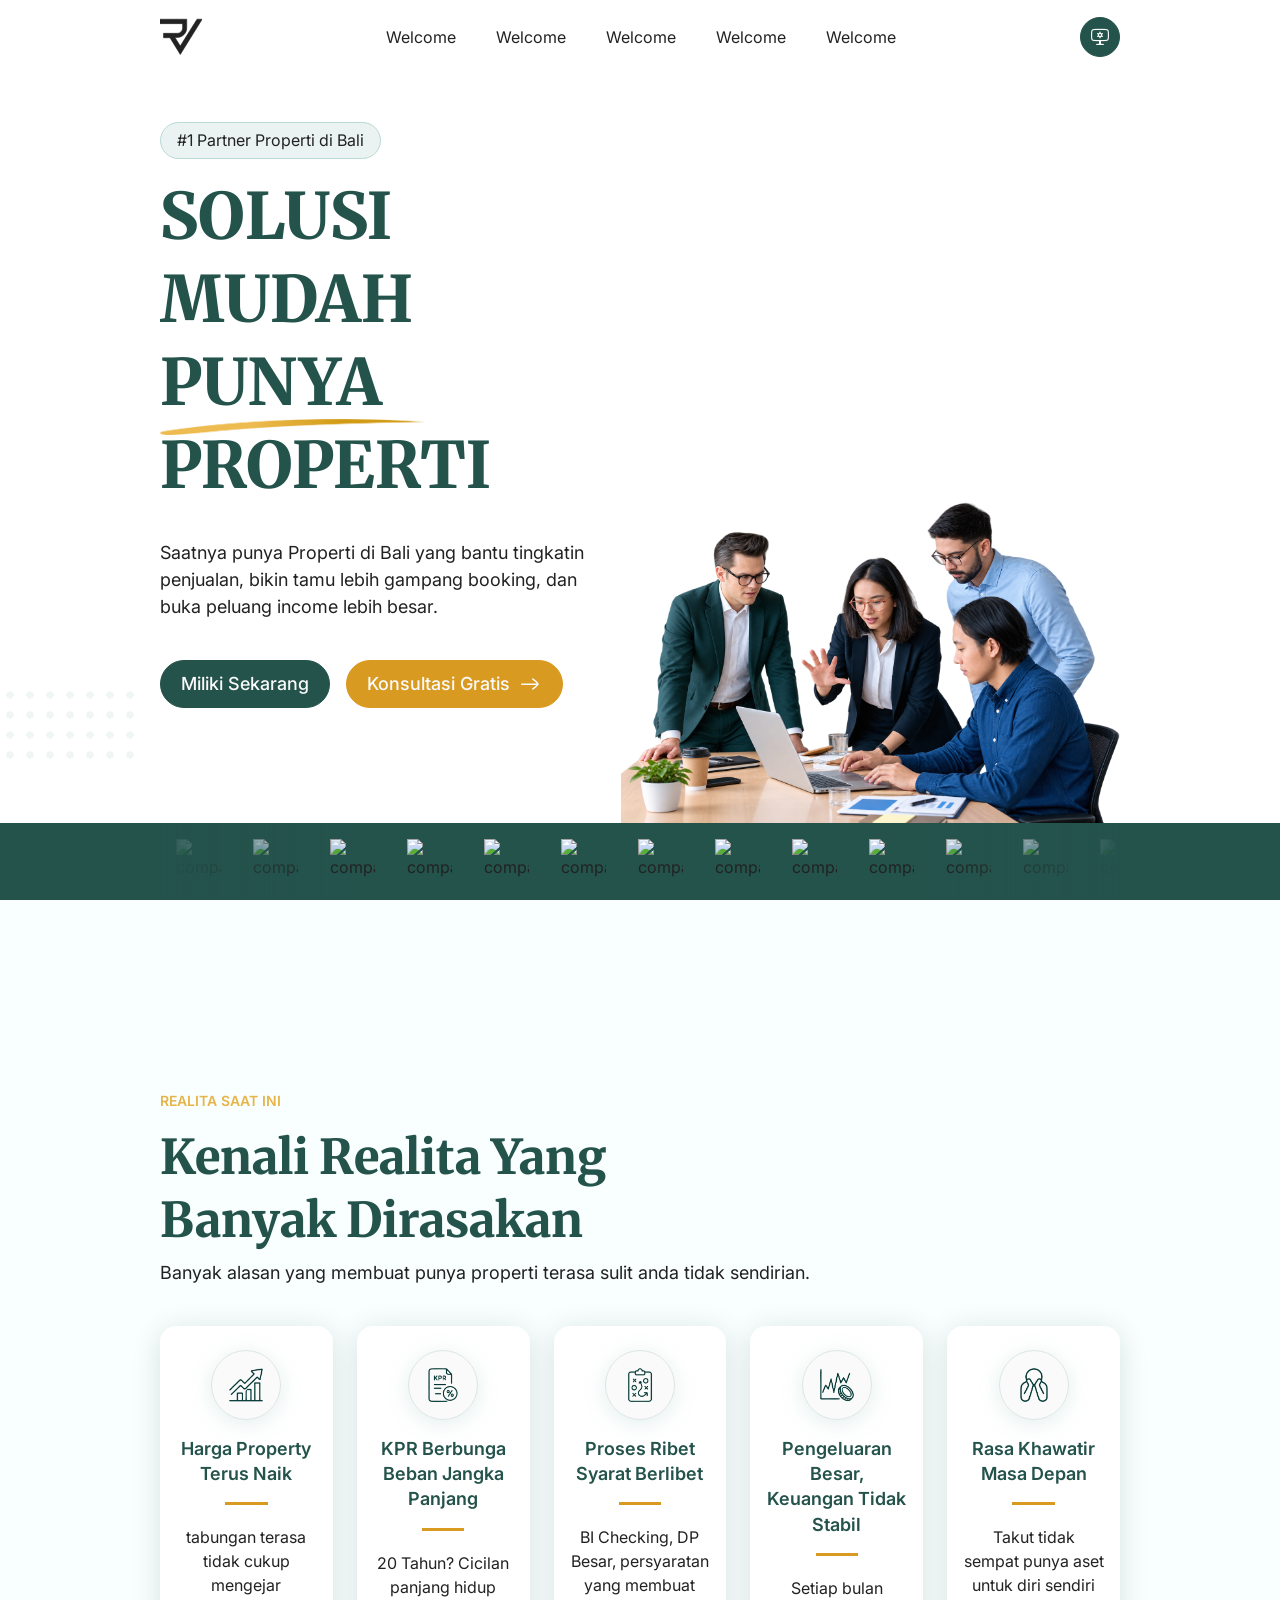
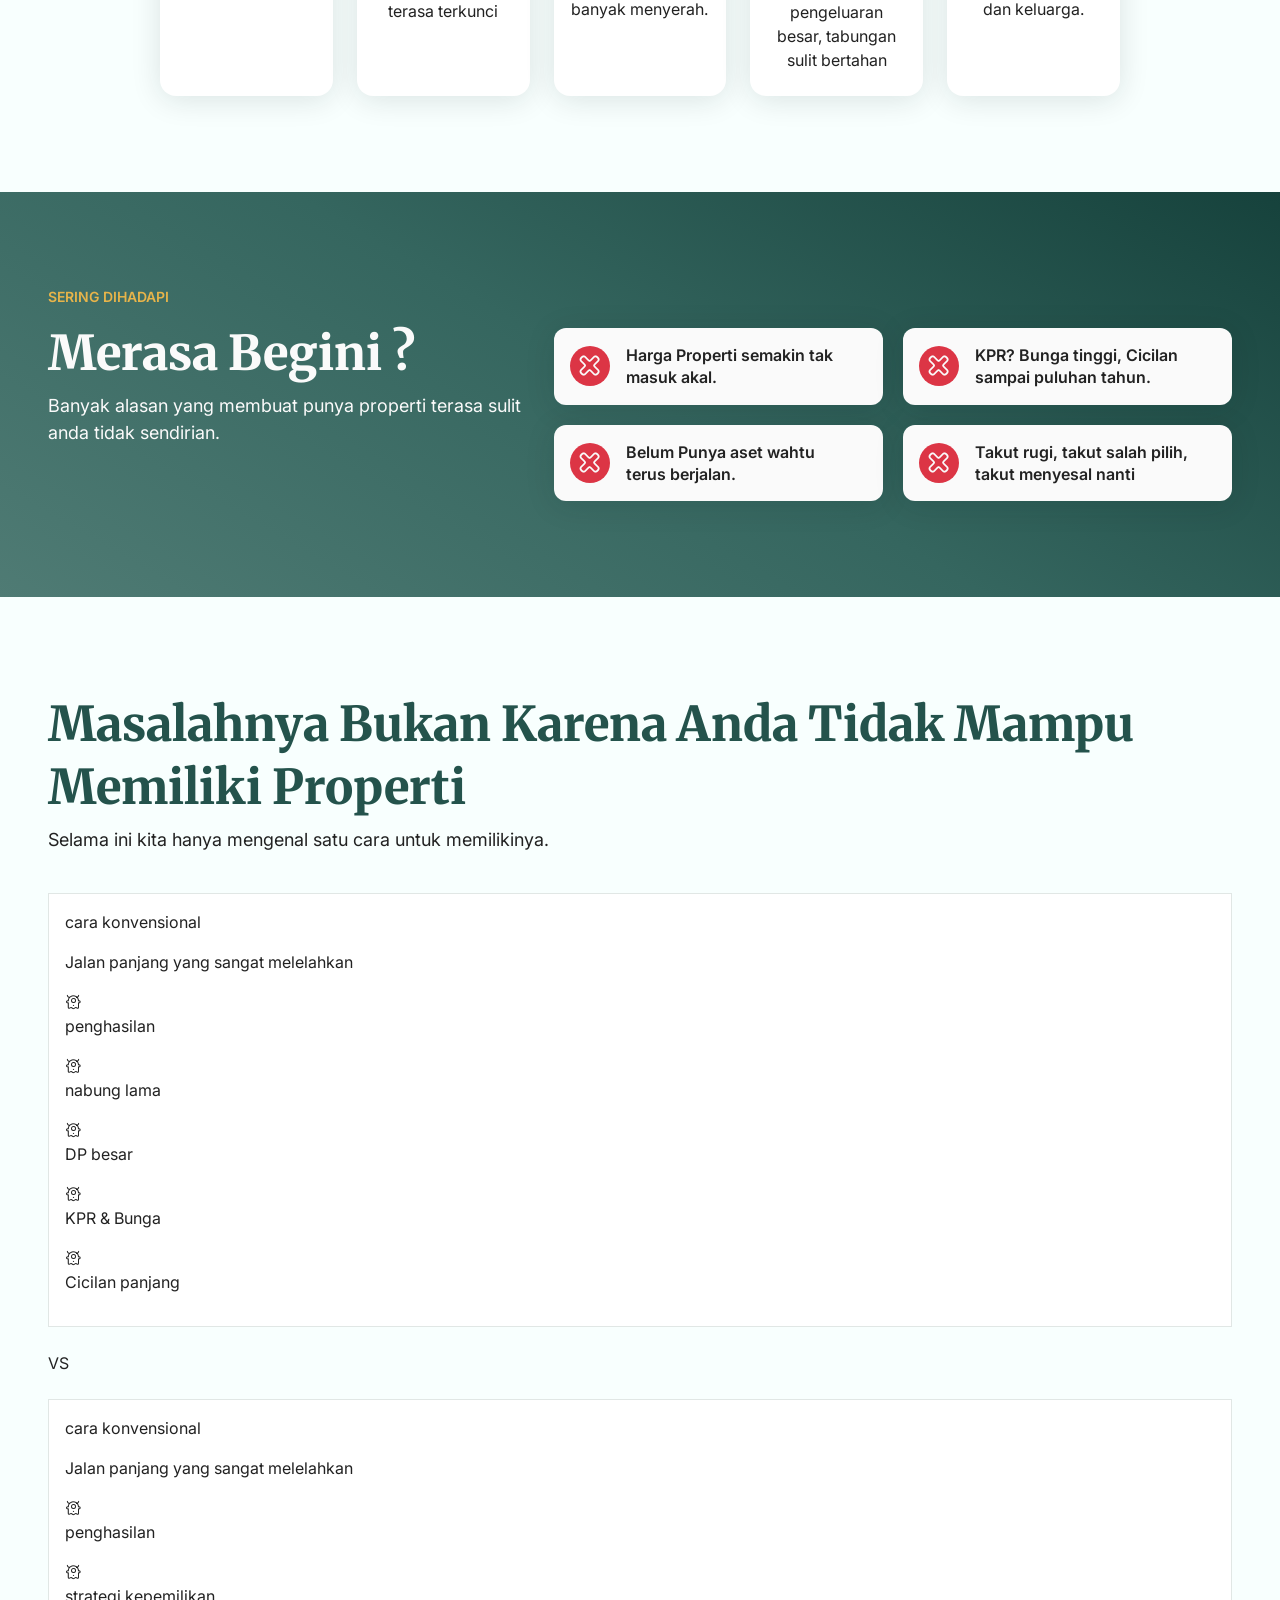
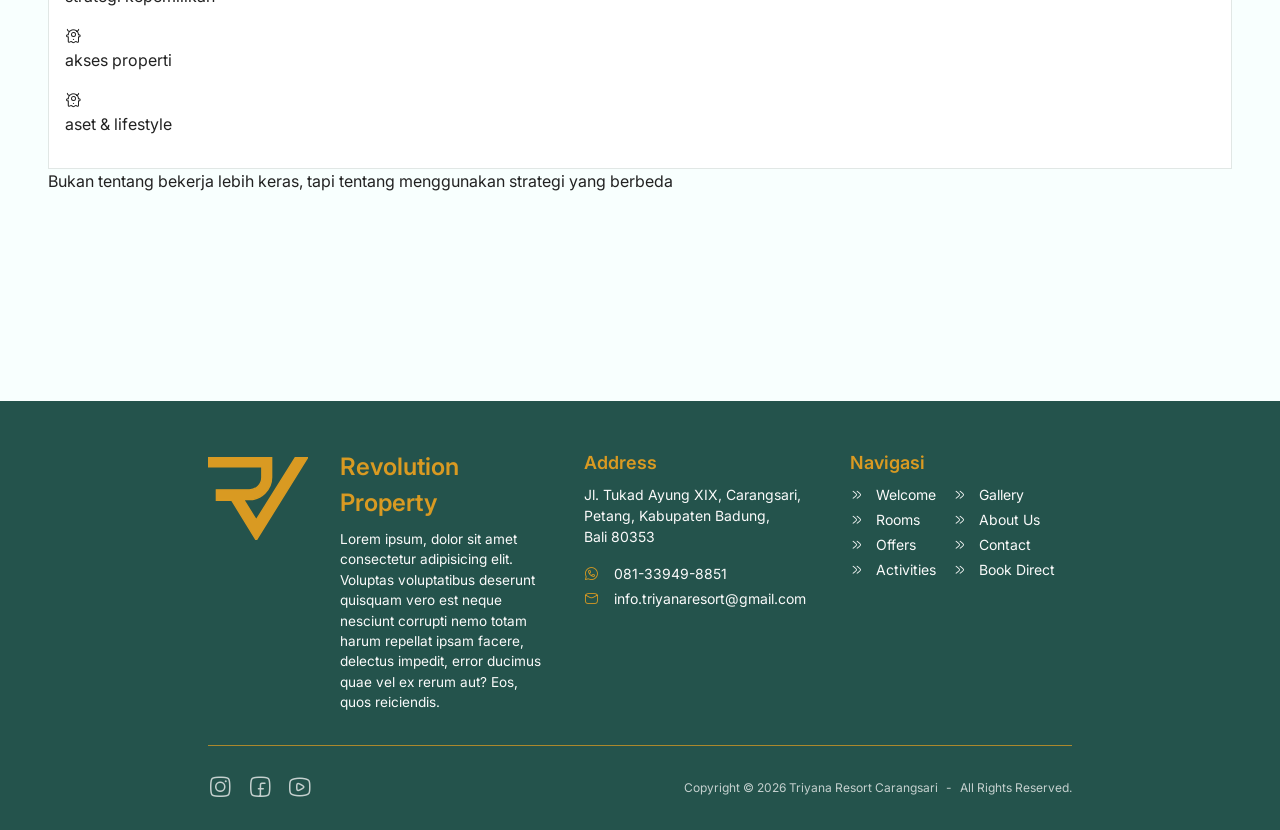
==== index.html @ a63afedc "minor fix design" ====
<!DOCTYPE html>
<html lang="en" data-theme="system">
    <head>
        <meta charset="UTF-8">
        <meta name="viewport" content="width=device-width, initial-scale=1.0">
        <title>Triyana Resort Carangsari</title>
        <link rel="icon" type="image/x-icon" href="./favicon.ico">
        <!-- fonts -->
        <link rel="preconnect" href="https://fonts.googleapis.com">
        <link rel="preconnect" href="https://fonts.gstatic.com" crossorigin>
        <link href="https://fonts.googleapis.com/css2?family=Inter:ital,opsz,wght@0,14..32,100..900;1,14..32,100..900&family=Merriweather:ital,opsz,wght@0,18..144,300..900;1,18..144,300..900&display=swap" rel="stylesheet">
        <!-- preload crumbs -->
        <link rel="preload" href="./assets/lib/crumbs.css" as="style">
        <!-- main css -->
        <link rel="stylesheet" href="./assets/css/main.css">
        <link rel="stylesheet" href="./assets/css/responsive.css">
        <!-- icon -->
        <link rel="stylesheet" href="./assets/icon/crumbsiconhuge.css">
        <!-- prevent theme flash -->
        <script>
            (function(){
                var t = localStorage.getItem('cr:theme');
                if (t) document.documentElement.setAttribute('data-theme', t);
            })();
        </script>
    </head>
    <body>
        <nav id="navbar">
            <div class="navbar-wrap">
                <input type="checkbox" id="nav-toggle" name="toggle navbar">
            
                <div class="nav-brand">
                    <a href="./">
                        <svg xmlns="http://www.w3.org/2000/svg" viewBox="0 0 143 119">   
                            <g>
                                <path fill="currentcolor" stroke="currentcolor" stroke-width="2" d="M143 0l-74 119 -35 -57 -22 0 0 -15 47 0c10,0 18,-8 18,-18l0 -15 -77 0 0 -15 91 0 0 30c0,18 -15,32 -32,32l-8 0 18 29 57 -91 17 0z"></path>
                            </g>
                        </svg>
                        <div>
                            <span>revolution property</span>
                        </div>
                    </a>
                </div>

                <div id="menus" class="nav-menu">
                    <div class="logo-nav-mobile">
                        <svg xmlns="http://www.w3.org/2000/svg" viewBox="0 0 143 119">   
                            <g>
                                <path fill="currentcolor" stroke="currentcolor" stroke-width="2" d="M143 0l-74 119 -35 -57 -22 0 0 -15 47 0c10,0 18,-8 18,-18l0 -15 -77 0 0 -15 91 0 0 30c0,18 -15,32 -32,32l-8 0 18 29 57 -91 17 0z"></path>
                            </g>
                        </svg>
                    </div>

                    <label for="nav-toggle" class="close-menu">
                        <i class="ci-cancel-01"></i>
                    </label>

                    <ul>                        
                        <li>
                            <a href="#about" class="nav-link">Welcome</a>
                        </li>
                        <li>
                            <a href="#about" class="nav-link">Welcome</a>
                        </li>
                        <li>
                            <a href="#about" class="nav-link">Welcome</a>
                        </li>
                        <li>
                            <a href="#about" class="nav-link">Welcome</a>
                        </li>
                        <li>
                            <a href="#about" class="nav-link">Welcome</a>
                        </li>
                    </ul>
                    
                    <div class="cta-mobile">
                        <p>Stay where Bali feels beautifully unhurried.</p>
                        <p>Wake up to quiet nature, warm hospitality, and a private resort escape made for peaceful days.</p>
                        <a href="./pages/reservation.html" class="cr-btn cr-secondary">reserve now</a>
                    </div>
                </div>

                <div class="theme-switch">
                    <div class="cr-dropdown theme" aria-label="Theme mode" title="Theme mode">
                        <button id="crDropdownThemeToggle" class="cr-btn cr-drop-toggle cr-icon" type="button" aria-haspopup="true" aria-expanded="false" aria-controls="crDropdownThemeMenu">
                            <i class="ci-computer-settings"></i>
                        </button>
                        <ul id="crDropdownThemeMenu" class="cr-drop-menu" aria-labelledby="crDropdownThemeToggle" aria-hidden="true">
                            <li>
                                <button class="cr-drop-item" type="button" data-theme-value="light">
                                    <i class="ci-sun-03"></i>
                                    <span>Light Mode</span>
                                </button>
                            </li>
                            <li>
                                <button class="cr-drop-item" type="button" data-theme-value="dark">
                                    <i class="ci-moon-02"></i>
                                    <span>Dark Mode</span>
                                </button>
                            </li>
                            <li>
                                <button class="cr-drop-item" type="button" data-theme-value="system">
                                    <i class="ci-computer-settings"></i>
                                    <span>System</span>
                                </button>
                            </li>
                        </ul>
                    </div>
                </div>
                
                <label for="nav-toggle" class="open-menu">
                    <i class="ci-menu-03"></i>
                </label>
            </div>
            
            <div class="nav-layer trans"></div>
        </nav>
        
        <header id="mainHeader">            
            <div class="hero">
                <div class="text">
                    <div class="top">#1 Partner Properti di Bali</div>
                    <p>solusi mudah <br><span class="underline">punya</span> properti</p>
                    <p>Saatnya punya Properti di Bali yang bantu tingkatin penjualan, bikin tamu lebih gampang booking, dan buka peluang income lebih besar.</p>
                    <div class="cta-hero">
                        <button class="cr-btn cr-primary cr-lg">miliki sekarang</button>
                        <button class="cr-btn cr-secondary cr-lg">konsultasi gratis <i class="ci ci-arrow-right-02"></i></button>
                    </div>
                </div>
                <div class="image"></div>
                <div class="wrap-logo">
                    <div class="running-logo" aria-label="Running Company">
                        <div class="track">
                            <div>
                                <img src="https://rv-affiliate.azureedge.net/triyana-group/landing-page/logo/triyana-logo-full-white.png" alt="company" loading="lazy" decoding="async">
                            </div>
                            <div>
                                <img src="https://rv-affiliate.azureedge.net/triyana-group/landing-page/logo/aid-logo-white.png" alt="company" loading="lazy" decoding="async">
                            </div>
                            <div>
                                <img src="https://rv-affiliate.azureedge.net/triyana-group/landing-page/logo/rv-logo-white.png" alt="company" loading="lazy" decoding="async">
                            </div>
                            <div>
                                <img src="https://rv-affiliate.azureedge.net/triyana-group/landing-page/logo/realty-logo-white.png" alt="company" loading="lazy" decoding="async">
                            </div>
                            <div>
                                <img src="https://rv-affiliate.azureedge.net/triyana-group/landing-page/logo/mireva-logo-white.png" alt="company" loading="lazy" decoding="async">
                            </div>
                            <div>
                                <img src="https://rv-affiliate.azureedge.net/triyana-group/landing-page/logo/miyamor-logo-white.png" alt="company" loading="lazy" decoding="async">
                            </div>
                            <div>
                                <img src="https://rv-affiliate.azureedge.net/triyana-group/landing-page/logo/balrini-logo-white.png" alt="company" loading="lazy" decoding="async">
                            </div>
                            <div>
                                <img src="https://rv-affiliate.azureedge.net/triyana-group/landing-page/logo/glamping-logo-white.png" alt="company" loading="lazy" decoding="async">
                            </div>
                            <div>
                                <img src="https://rv-affiliate.azureedge.net/triyana-group/landing-page/logo/carangsari-logo-white.png" alt="company" loading="lazy" decoding="async">
                            </div>
                            <div>
                                <img src="https://rv-affiliate.azureedge.net/triyana-group/landing-page/logo/jazz-logo-white.png" alt="company" loading="lazy" decoding="async">
                            </div>
                            <div>
                                <img src="https://rv-affiliate.azureedge.net/triyana-group/landing-page/logo/triyana-logo-full-white.png" alt="company" loading="lazy" decoding="async">
                            </div>
                            <div>
                                <img src="https://rv-affiliate.azureedge.net/triyana-group/landing-page/logo/aid-logo-white.png" alt="company" loading="lazy" decoding="async">
                            </div>
                            <div>
                                <img src="https://rv-affiliate.azureedge.net/triyana-group/landing-page/logo/rv-logo-white.png" alt="company" loading="lazy" decoding="async">
                            </div>
                            <div>
                                <img src="https://rv-affiliate.azureedge.net/triyana-group/landing-page/logo/realty-logo-white.png" alt="company" loading="lazy" decoding="async">
                            </div>
                            <div>
                                <img src="https://rv-affiliate.azureedge.net/triyana-group/landing-page/logo/mireva-logo-white.png" alt="company" loading="lazy" decoding="async">
                            </div>
                            <div>
                                <img src="https://rv-affiliate.azureedge.net/triyana-group/landing-page/logo/miyamor-logo-white.png" alt="company" loading="lazy" decoding="async">
                            </div>
                            <div>
                                <img src="https://rv-affiliate.azureedge.net/triyana-group/landing-page/logo/balrini-logo-white.png" alt="company" loading="lazy" decoding="async">
                            </div>
                            <div>
                                <img src="https://rv-affiliate.azureedge.net/triyana-group/landing-page/logo/glamping-logo-white.png" alt="company" loading="lazy" decoding="async">
                            </div>
                            <div>
                                <img src="https://rv-affiliate.azureedge.net/triyana-group/landing-page/logo/carangsari-logo-white.png" alt="company" loading="lazy" decoding="async">
                            </div>
                            <div>
                                <img src="https://rv-affiliate.azureedge.net/triyana-group/landing-page/logo/jazz-logo-white.png" alt="company" loading="lazy" decoding="async">
                            </div>

                            <!-- for smooth loop -->
                            <div>
                                <img src="https://rv-affiliate.azureedge.net/triyana-group/landing-page/logo/triyana-logo-full-white.png" alt="company" aria-hidden="true">
                            </div>
                            <div>
                                <img src="https://rv-affiliate.azureedge.net/triyana-group/landing-page/logo/aid-logo-white.png" alt="company" aria-hidden="true">
                            </div>
                            <div>
                                <img src="https://rv-affiliate.azureedge.net/triyana-group/landing-page/logo/rv-logo-white.png" alt="company" aria-hidden="true">
                            </div>
                            <div>
                                <img src="https://rv-affiliate.azureedge.net/triyana-group/landing-page/logo/realty-logo-white.png" alt="company" aria-hidden="true">
                            </div>
                            <div>
                                <img src="https://rv-affiliate.azureedge.net/triyana-group/landing-page/logo/mireva-logo-white.png" alt="company" aria-hidden="true">
                            </div>
                            <div>
                                <img src="https://rv-affiliate.azureedge.net/triyana-group/landing-page/logo/miyamor-logo-white.png" alt="company" aria-hidden="true">
                            </div>
                            <div>
                                <img src="https://rv-affiliate.azureedge.net/triyana-group/landing-page/logo/balrini-logo-white.png" alt="company" aria-hidden="true">
                            </div>
                            <div>
                                <img src="https://rv-affiliate.azureedge.net/triyana-group/landing-page/logo/glamping-logo-white.png" alt="company" aria-hidden="true">
                            </div>
                            <div>
                                <img src="https://rv-affiliate.azureedge.net/triyana-group/landing-page/logo/carangsari-logo-white.png" alt="company" aria-hidden="true">
                            </div>
                            <div>
                                <img src="https://rv-affiliate.azureedge.net/triyana-group/landing-page/logo/jazz-logo-white.png" alt="company" aria-hidden="true">
                            </div>
                            <div>
                                <img src="https://rv-affiliate.azureedge.net/triyana-group/landing-page/logo/triyana-logo-full-white.png" alt="company" aria-hidden="true">
                            </div>
                            <div>
                                <img src="https://rv-affiliate.azureedge.net/triyana-group/landing-page/logo/aid-logo-white.png" alt="company" aria-hidden="true">
                            </div>
                            <div>
                                <img src="https://rv-affiliate.azureedge.net/triyana-group/landing-page/logo/rv-logo-white.png" alt="company" aria-hidden="true">
                            </div>
                            <div>
                                <img src="https://rv-affiliate.azureedge.net/triyana-group/landing-page/logo/realty-logo-white.png" alt="company" aria-hidden="true">
                            </div>
                            <div>
                                <img src="https://rv-affiliate.azureedge.net/triyana-group/landing-page/logo/mireva-logo-white.png" alt="company" aria-hidden="true">
                            </div>
                            <div>
                                <img src="https://rv-affiliate.azureedge.net/triyana-group/landing-page/logo/miyamor-logo-white.png" alt="company" aria-hidden="true">
                            </div>
                            <div>
                                <img src="https://rv-affiliate.azureedge.net/triyana-group/landing-page/logo/balrini-logo-white.png" alt="company" aria-hidden="true">
                            </div>
                            <div>
                                <img src="https://rv-affiliate.azureedge.net/triyana-group/landing-page/logo/glamping-logo-white.png" alt="company" aria-hidden="true">
                            </div>
                            <div>
                                <img src="https://rv-affiliate.azureedge.net/triyana-group/landing-page/logo/carangsari-logo-white.png" alt="company" aria-hidden="true">
                            </div>
                            <div>
                                <img src="https://rv-affiliate.azureedge.net/triyana-group/landing-page/logo/jazz-logo-white.png" alt="company" aria-hidden="true">
                            </div>
                        </div>
                    </div>
                </div>
                <div class="polka"></div>
            </div>
        </header>

        <section id="problem">
            <div class="wrapper">
                <div class="head-sect">
                    <div>
                        <p class="subtitle">Realita saat ini</p>
                        <p class="title"><span>Kenali Realita Yang</span> Banyak Dirasakan</p>
                        <p class="desc">Banyak alasan yang membuat punya properti terasa sulit anda tidak sendirian.</p>
                    </div>
                    <div class="image">
                        <img src="./assets/images/img-rvp2-problem-01.png">
                    </div>
                </div>

                <div class="problem-wrap">
                    <div class="problem">
                        <span>
                            <img src="./assets/images/img-rvp2-problem-01.png">
                        </span>
                        <div>
                            <p>harga property terus naik</p>
                            <p>tabungan terasa tidak cukup mengejar</p>
                        </div>
                    </div>
                    <div class="problem">
                        <span>
                            <img src="./assets/images/img-rvp2-problem-02.png">
                        </span>
                        <div>
                            <p>KPR Berbunga Beban Jangka Panjang</p>
                            <p>20 Tahun? Cicilan panjang hidup terasa terkunci</p>
                        </div>
                    </div>
                    <div class="problem">
                        <span>
                            <img src="./assets/images/img-rvp2-problem-03.png">
                        </span>
                        <div>
                            <p>Proses Ribet syarat Berlibet</p>
                            <p>BI Checking, DP Besar, persyaratan yang membuat banyak menyerah.</p>
                        </div>
                    </div>
                    <div class="problem">
                        <span>
                            <img src="./assets/images/img-rvp2-problem-04.png">
                        </span>
                        <div>
                            <p>Pengeluaran Besar, Keuangan Tidak Stabil</p>
                            <p>Setiap bulan pengeluaran besar, tabungan sulit bertahan</p>
                        </div>
                    </div>
                    <div class="problem">
                        <span>
                            <img src="./assets/images/img-rvp2-problem-05.png">
                        </span>
                        <div>
                            <p>Rasa Khawatir Masa Depan</p>
                            <p>Takut tidak sempat punya aset untuk diri sendiri dan keluarga.</p>
                        </div>
                    </div>
                </div>
            </div>
        </section>

        <section id="reason">
            <div class="wrapper">
                <div class="head-sect">
                    <p class="subtitle">sering dihadapi</p>
                    <p class="title">Merasa Begini ?</p>
                    <p class="desc">Banyak alasan yang membuat punya properti terasa sulit anda tidak sendirian.</p>
                </div>

                <div class="reason-wrap">
                    <div class="reason">
                        <span><i class="ci ci-cancel-02"></i></span>
                        <p>Harga Properti semakin tak masuk akal.</p>
                    </div>
                    <div class="reason">
                        <span><i class="ci ci-cancel-02"></i></span>
                        <p>KPR? Bunga tinggi, Cicilan sampai puluhan tahun.</p>
                    </div>
                    <div class="reason">
                        <span><i class="ci ci-cancel-02"></i></span>
                        <p>Belum Punya aset wahtu terus berjalan.</p>
                    </div>
                    <div class="reason">
                        <span><i class="ci ci-cancel-02"></i></span>
                        <p>Takut rugi, takut salah pilih, takut menyesal nanti</p>
                    </div>
                </div>
            </div>
        </section>

        <section id="strategy">
            <div class="wrapper">
                <div class="head-sect">
                    <p class="title">masalahnya <span>bukan karena anda tidak mampu memiliki properti</span></p>
                    <p class="desc">Selama ini kita hanya mengenal satu cara untuk memilikinya.</p>
                </div>

                <div class="difference">
                    <div class="the-way old">
                        <div class="title-way">
                            <p>cara konvensional</p>
                            <p>Jalan panjang yang sangat melelahkan</p>
                        </div>
                        <div class="steps">
                            <div>
                                <i class="ci ci-alien-02"></i>
                                <div>
                                    <p>penghasilan</p>
                                    <p></p>
                                </div>
                            </div>
                            <div>
                                <i class="ci ci-alien-02"></i>
                                <div>
                                    <p>nabung lama</p>
                                    <p></p>
                                </div>
                            </div>
                            <div>
                                <i class="ci ci-alien-02"></i>
                                <div>
                                    <p>DP besar</p>
                                    <p></p>
                                </div>
                            </div>
                            <div>
                                <i class="ci ci-alien-02"></i>
                                <div>
                                    <p>KPR & Bunga</p>
                                    <p></p>
                                </div>
                            </div>
                            <div>
                                <i class="ci ci-alien-02"></i>
                                <div>
                                    <p>Cicilan panjang</p>
                                    <p></p>
                                </div>
                            </div>
                        </div>
                    </div>

                    <div class="versus">VS</div>

                    <div class="the-way new">
                        <div class="title-way">
                            <p>cara konvensional</p>
                            <p>Jalan panjang yang sangat melelahkan</p>
                        </div>
                        <div class="steps">
                            <div>
                                <i class="ci ci-alien-02"></i>
                                <div>
                                    <p>penghasilan</p>
                                    <p></p>
                                </div>
                            </div>
                            <div>
                                <i class="ci ci-alien-02"></i>
                                <div>
                                    <p>strategi kepemilikan</p>
                                    <p></p>
                                </div>
                            </div>
                            <div>
                                <i class="ci ci-alien-02"></i>
                                <div>
                                    <p>akses properti</p>
                                    <p></p>
                                </div>
                            </div>
                            <div>
                                <i class="ci ci-alien-02"></i>
                                <div>
                                    <p>aset & lifestyle</p>
                                    <p></p>
                                </div>
                            </div>
                        </div>
                    </div>
                </div>

                <p class="quote">Bukan tentang bekerja lebih keras, tapi tentang menggunakan strategi yang berbeda</p>
            </div>
        </section>
        
        
        <footer>
            <div class="footer-wrap">
                <div class="top">
                    <div class="profile">
                        <div class="logo">
                            <svg xmlns="http://www.w3.org/2000/svg" viewBox="0 0 143 119">   
                                <g>
                                    <path fill="currentcolor" stroke="currentcolor" stroke-width="2" d="M143 0l-74 119 -35 -57 -22 0 0 -15 47 0c10,0 18,-8 18,-18l0 -15 -77 0 0 -15 91 0 0 30c0,18 -15,32 -32,32l-8 0 18 29 57 -91 17 0z"></path>
                                </g>
                            </svg>
                        </div>
                        <div class="txt">
                            <p>Revolution Property</p>
                            <p>Lorem ipsum, dolor sit amet consectetur adipisicing elit. Voluptas voluptatibus deserunt quisquam vero est neque nesciunt corrupti nemo totam harum repellat ipsam facere, delectus impedit, error ducimus quae vel ex rerum aut? Eos, quos reiciendis.</p>
                        </div>
                    </div>

                    <div class="address">
                        <p class="sub">Address</p>
                        <p>Jl. Tukad Ayung XIX, Carangsari, Petang, Kabupaten Badung, Bali 80353</p>
                        <ul>
                            <li><a href="https://api.whatsapp.com/send/?phone=6281339498851&text=Hello+Triyana+Resort+Carangsari%2C%0A%0AI%E2%80%99m+interested+in+checking+room+availability+at+Triyana+Resort+Carangsari.+Could+you+please+let+me+know+which+rooms+are+currently+available%3F%0A%0AThank+you%21&type=phone_number&app_absent=0" target="_blank"><i class="ci-whatsapp"></i> 081-33949-8851</a></li>
                            <li><a href="mailto:info.triyanaresort@gmail.com?Subject=Info%20Seputar%20Triyana%20Resort%20Carangsari" target="_blank"><i class="ci-mail-01"></i> info.triyanaresort@gmail.com</a></li>
                        </ul>
                    </div>

                    <div class="navigate">
                        <p class="sub">Navigasi</p>
                        <ul>
                            <li><a href="#about"><i class="ci-arrow-right-double"></i>welcome</a></li>
                            <li><a href="#rooms"><i class="ci-arrow-right-double"></i>rooms</a></li>
                            <li><a href="#facility"><i class="ci-arrow-right-double"></i>offers</a></li>
                            <li><a href="#activity"><i class="ci-arrow-right-double"></i>activities</a></li>
                            <li><a href="#gallery"><i class="ci-arrow-right-double"></i>gallery</a></li>
                            <li><a href="./pages/about.html"><i class="ci-arrow-right-double"></i>about us</a></li>
                            <li><a href="./pages/contact.html"><i class="ci-arrow-right-double"></i>contact</a></li>
                            <li><a href="./pages/reservation.html"><i class="ci-arrow-right-double"></i>book direct</a></li>
                        </ul>
                    </div>
                </div>

                <div class="mark">
                    <div class="social">
                        <a href="https://www.instagram.com/triyanaresortcarangsari" target="_blank"><i class="ci-instagram"></i></a>
                        <a href="https://www.facebook.com/triyanaresortcarangsari" target="_blank"><i class="ci-facebook-01"></i></a>
                        <a href="https://www.youtube.com/@triyanaresortcarangsari9474" target="_blank"><i class="ci-youtube"></i></a>
                    </div>
                    <p class="copyright">Copyright &copy; <span id="year"></span> Triyana Resort Carangsari<b>All Rights Reserved</b>.</p>
                </div>
            </div>
        </footer>

        <!-- Back To Top -->
        <button onclick="backToTop()" id="bttBtn">
            <i class="ci-arrow-up-01"></i>
        </button>
        
        <!-- Jquery -->
        <script src="https://code.jquery.com/jquery-3.7.1.min.js" integrity="sha256-/JqT3SQfawRcv/BIHPThkBvs0OEvtFFmqPF/lYI/Cxo=" crossorigin="anonymous"></script>
        <!-- GSAP -->
        <script src="https://cdnjs.cloudflare.com/ajax/libs/gsap/3.12.4/gsap.min.js"></script>
        <script src="https://cdnjs.cloudflare.com/ajax/libs/gsap/3.12.4/ScrollTrigger.min.js"></script>
        <script src="https://cdnjs.cloudflare.com/ajax/libs/gsap/3.12.4/ScrollToPlugin.min.js"></script>
        <!-- main js -->
        <script src="./assets/js/main.js"></script>
        <!-- dark mode -->
        <script src="./assets/js/darkmode.js"></script>
        <!-- crumbs -->
        <script src="./assets/lib/crumbs.js"></script>
    </body>
</html>
---- assets/lib/crumbs.css ----
/* #region ########## VARIABLE SECTION */    
    :root {
        /* #region == GLOBAL */
            --cr-font-size-xs: 0.75rem;    /* 12px */
            --cr-font-size-sm: 0.875rem;   /* 14px */
            --cr-font-size:    1rem;       /* 16px */
            --cr-font-size-lg: 1.125rem;   /* 18px */
            --cr-font-size-xl: 1.25rem;    /* 20px */
            --cr-font-size-2xl: 1.5rem;    /* 24px */
            --cr-font-size-3xl: 1.875rem;  /* 30px */
            --cr-font-size-4xl: 2.25rem;   /* 36px */
            --cr-font-size-5xl: 3rem;      /* 48px */
            
            --cr-soft-shadow: rgba(0, 0, 0, 0.15);
            --cr-transition: .25s ease;
        /* #endregion */

        /* #region == COLOR */
            --cr-white: #ffffff;
            --cr-black: #212529;
            --cr-grey: #6a6a6a;
            --cr-border: #e1e1e1;

            --cr-static-white: #ffffff;
            --cr-static-black: #212529;

            --cr-primary: #673ab7;
            --cr-secondary: #607d8b;
            --cr-info: #2196f3;
            --cr-success: #4caf50;      
            --cr-danger: #dc3545;
            --cr-warning: #ffc107;
        /* #endregion */
        
        /* #region == BUTTON & INPUT */
            --cr-btn-inp-size-sm: 2rem;
            --cr-btn-inp-size: 2.5rem;
            --cr-btn-inp-size-lg: 3rem;            

            --cr-btn-inp-padding-y-sm: 0.25rem;
            --cr-btn-inp-padding-y: 0.375rem;
            --cr-btn-inp-padding-y-lg: 0.5rem;

            --cr-btn-inp-padding-x-sm: 0.5rem;
            --cr-btn-inp-padding-x: .75rem;
            --cr-btn-inp-padding-x-lg: 1rem;

            --cr-btn-inp-radius-sm: 0.35rem;
            --cr-btn-inp-radius: 0.475rem;
            --cr-btn-inp-radius-lg: 0.6rem;

            --cr-btn-inp-border-width: 1px;
        /* #endregion */

        /* #region == BUTTON */
            --cr-btn-icon-size-sm: 1rem;
            --cr-btn-icon-size: 1.25rem;
            --cr-btn-icon-size-lg: 1.5rem;

            --cr-btn-shadow-opacity: 0.25;

            --cr-btn-hover-lightness: 40;
            --cr-btn-active-lightness: 32;
            --cr-btn-disabled-lightness: 70;
        /* #endregion */

        /* #region == SWITCH */
            --cr-switch-width: 50px;
            --cr-switch-gap: 8%;
            --cr-switch-active-clr: var(--cr-success);
        /* #endregion */
    }
    :root[data-theme="dark"] {
        .cr-select {
            background-image: url("data:image/svg+xml,%3Csvg xmlns='http://www.w3.org/2000/svg' viewBox='0 0 16 16'%3E%3Cpath d='M2 5l6 6 6-6' fill='none' stroke='%23ffffff' stroke-linecap='round' stroke-linejoin='round' stroke-width='2'/%3E%3C/svg%3E");
        }
        :is(.cr-input, .cr-select):disabled {
            background-color: hsl(from  var(--cr-grey) h s l / .25);
        }
    }
    @media (prefers-reduced-motion: reduce) {
        :root {
            --cr-transition: 0;
        }
    }
/* #endregion ########## */

/* #region ########## RESET */
    *, *::before, *::after {
        box-sizing: border-box;
    }
    *:not(dialog) {
        margin: 0;
    }
    @media (prefers-reduced-motion: no-preference) {
        html {
            interpolate-size: allow-keywords;
        }
    }
    img, picture, video, canvas, svg {
        display: block;
        max-width: 100%;
    }
    input, button, textarea, select {
        font: inherit;
    }
    p, h1, h2, h3, h4, h5, h6 {
        overflow-wrap: break-word;
    }
    p {
        text-wrap: pretty;
        margin-bottom: 1rem;
    }
    h1, h2, h3, h4, h5, h6 {
        text-wrap: balance;
        margin-bottom: .5rem;
    }
    a:not([class]) {
        color: currentColor;
        text-decoration-skip-ink: auto;
    }
    :target {
        scroll-margin-block: 3ex;
    }
    #root, #__next {
        isolation: isolate;
    }
/* #endregion ########## */

/* #region ########## BUTTON SECTION */
    /* #region ====== DEFAULT VALUE */
        .cr-btn {
            --cr-btn-base-txt-clr:  var(--cr-static-white);
            --cr-btn-base-bg-clr: var(--cr-primary);

            --cr-btn-shadow: hsl(from var(--cr-btn-base-bg-clr) h s l / var(--cr-btn-shadow-opacity));
            --cr-btn-hover: hsl(from var(--cr-btn-base-bg-clr) h s var(--cr-btn-hover-lightness));
            --cr-btn-active: hsl(from var(--cr-btn-base-bg-clr) h s var(--cr-btn-active-lightness));
            --cr-btn-disabled: hsl(from var(--cr-btn-base-bg-clr) h s var(--cr-btn-disabled-lightness));            

            color: var(--cr-btn-base-txt-clr);
            font-size: var(--cr-font-size);
            min-height: var(--cr-btn-inp-size);
            padding: var(--cr-btn-inp-padding-y) var(--cr-btn-inp-padding-x);
            background-color: var(--cr-btn-base-bg-clr);
            border: var(--cr-btn-inp-border-width) solid;
            border-color: var(--cr-btn-base-bg-clr);
            border-radius: var(--cr-btn-inp-radius);
            transition: var(--cr-transition);
            
            display: inline-flex;
            justify-content: center;
            align-items: center;
            font-weight: 500;
            line-height: 1;
            text-transform: capitalize;
            text-decoration: none;
            outline: none;
            user-select: none;
            cursor: pointer;
        }
        @media (hover: hover) {
            .cr-btn:hover {
                background-color: var(--cr-btn-hover);
                border-color: var(--cr-btn-hover);
            }
        }
        .cr-btn:is(:focus, :active) {
            background-color: var(--cr-btn-active);
            border-color: var(--cr-btn-active);
            box-shadow: 0 0 0 .3rem var(--cr-btn-shadow);
        }
        .cr-btn:disabled {
            background-color: var(--cr-btn-disabled);
            border-color: var(--cr-btn-disabled);
            opacity: 0.75;
            pointer-events: none;
        }

        .cr-btn[class*="-outline"] {
            color: var(--cr-btn-base-bg-clr);
            background-color: transparent;
        }
        @media (hover: hover) {
            .cr-btn[class*="-outline"]:hover {
                color: var(--cr-btn-base-txt-clr);
                background-color: var(--cr-btn-hover);
            }
        }
        .cr-btn[class*="-outline"]:is(:focus, :active) {
            color: var(--cr-btn-base-txt-clr);
            background-color: var(--cr-btn-active);
            border-color: var(--cr-btn-active);
        }
        .cr-btn[class*="-outline"]:disabled {
            color: var(--cr-btn-disabled);
            background-color: transparent;
        }

        .cr-btn:focus:not(:focus-visible) {
            box-shadow: none;
        }
        .cr-btn:active {
            transform: scale(.98);
        }
    /* #endregion */

    /* #region ====== VARIANT */
        .cr-btn.cr-sm {
            font-size: var(--cr-font-size-sm);
            min-height: var(--cr-btn-inp-size-sm);
            padding: var(--cr-btn-inp-padding-y-sm) var(--cr-btn-inp-padding-x-sm);
            border-radius: var(--cr-btn-inp-radius-sm);
        }
        .cr-btn.cr-lg {
            font-size: var(--cr-font-size-lg);
            min-height: var(--cr-btn-inp-size-lg);
            padding: var(--cr-btn-inp-padding-y-lg) var(--cr-btn-inp-padding-x-lg);
            border-radius: var(--cr-btn-inp-radius-lg);
        }

        .cr-btn.cr-full {
            width: 100%;
        }

        .cr-btn.cr-icon {
            padding: 0; 
            width: var(--cr-btn-inp-size);
            height: var(--cr-btn-inp-size);
            font-size: var(--cr-btn-icon-size);
        }
        .cr-btn.cr-sm.cr-icon {
            width: var(--cr-btn-inp-size-sm);
            height: var(--cr-btn-inp-size-sm);
            font-size: var(--cr-btn-icon-size-sm);
        }
        .cr-btn.cr-lg.cr-icon {
            width: var(--cr-btn-inp-size-lg);
            height: var(--cr-btn-inp-size-lg);
            font-size: var(--cr-btn-icon-size-lg);
        }

        .cr-btn:not(.cr-icon):has(i) {
            gap: .5rem;
        }
        .cr-btn:not(.cr-icon) > i {
            font-size: var(--cr-btn-icon-size);
        }
        .cr-btn.cr-sm:not(.cr-icon) > i {
            font-size: var(--cr-btn-icon-size-sm);
        }
        .cr-btn.cr-lg:not(.cr-icon) > i {
            font-size: var(--cr-btn-icon-size-lg);
        }
    /* #endregion */

    /* #region ====== BUTTON SECONDARY */
        .cr-btn.cr-secondary,
        .cr-btn.cr-secondary-outline {
            --cr-btn-base-bg-clr: var(--cr-secondary);
        }
    /* #endregion */
    
    /* #region ====== BUTTON INFO */
        .cr-btn.cr-info,
        .cr-btn.cr-info-outline {
            --cr-btn-base-bg-clr: var(--cr-info);
        }
    /* #endregion */

    /* #region ====== BUTTON SUCCESS */
        .cr-btn.cr-success,
        .cr-btn.cr-success-outline {
            --cr-btn-base-bg-clr: var(--cr-success);
        }
    /* #endregion */

    /* #region ====== BUTTON DANGER */
        .cr-btn.cr-danger,
        .cr-btn.cr-danger-outline {
            --cr-btn-base-bg-clr: var(--cr-danger);
        }
    /* #endregion */

    /* #region ====== BUTTON WARNING */
        .cr-btn.cr-warning,
        .cr-btn.cr-warning-outline {
            --cr-btn-base-txt-clr: var(--cr-static-black);
            --cr-btn-base-bg-clr: var(--cr-warning);
        }
    /* #endregion */
    
    /* #region ====== BUTTON LINK */
        .cr-btn.cr-link {
            --cr-btn-base-txt-clr: var(--cr-primary);
            --cr-btn-base-bg-clr: transparent;
            
            text-decoration: underline;
        }
        .cr-btn.cr-link:hover {
            --cr-btn-base-txt-clr: hsl(from var(--cr-primary) h s var(--cr-btn-hover-lightness));
        }
    /* #endregion */
/* #endregion ########## */

/* #region ########## INPUT SECTION */
    /* #region ====== COLUMN ROW */
        .cr-row {
            display: flex;
            flex-wrap: wrap;
            margin-left: -0.75rem;
            margin-right: -0.75rem;
        }
        [class^="col-"], [class*=" col-"] {
            position: relative;
            width: 100%;
            padding-left: 0.5rem;
            padding-right: 0.5rem;
        }
        .col-1 {
            flex: 0 0 8.333333%;
            max-width: 8.333333%;
        }
        .col-2 {
            flex: 0 0 16.666667%;
            max-width: 16.666667%;
        }
        .col-3 {
            flex: 0 0 25%;
            max-width: 25%;
        }
        .col-4 {
            flex: 0 0 33.333333%;
            max-width: 33.333333%;
        }
        .col-5 {
            flex: 0 0 41.666667%;
            max-width: 41.666667%;
        }
        .col-6 {
            flex: 0 0 50%;
            max-width: 50%;
        }
        .col-7 {
            flex: 0 0 58.333333%;
            max-width: 58.333333%;
        }
        .col-8 {
            flex: 0 0 66.666667%;
            max-width: 66.666667%;
        }
        .col-9 {
            flex: 0 0 75%;
            max-width: 75%;
        }
        .col-10 {
            flex: 0 0 83.333333%;
            max-width: 83.333333%;
        }
        .col-11 {
            flex: 0 0 91.666667%;
            max-width: 91.666667%;
        }
        .col-12 {
            flex: 0 0 100%;
            max-width: 100%;
        }

        /* medium */
        @media (min-width: 768px) {
            .col-md-1 {
                flex: 0 0 8.333333%;
                max-width: 8.333333%;
            }
            .col-md-2 {
                flex: 0 0 16.666667%;
                max-width: 16.666667%;
            }
            .col-md-3 {
                flex: 0 0 25%;
                max-width: 25%;
            }
            .col-md-4 {
                flex: 0 0 33.333333%;
                max-width: 33.333333%;
            }
            .col-md-5 {
                flex: 0 0 41.666667%;
                max-width: 41.666667%;
            }
            .col-md-6 {
                flex: 0 0 50%;
                max-width: 50%;
            }
            .col-md-7 {
                flex: 0 0 58.333333%;
                max-width: 58.333333%;
            }
            .col-md-8 {
                flex: 0 0 66.666667%;
                max-width: 66.666667%;
            }
            .col-md-9 {
                flex: 0 0 75%;
                max-width: 75%;
            }
            .col-md-10 {
                flex: 0 0 83.333333%;
                max-width: 83.333333%;
            }
            .col-md-11 {
                flex: 0 0 91.666667%;
                max-width: 91.666667%;
            }
            .col-md-12 {
                flex: 0 0 100%;
                max-width: 100%;
            }
        }

        /* large */
        @media (min-width: 992px) {
            .col-lg-1 {
                flex: 0 0 8.333333%;
                max-width: 8.333333%;
            }
            .col-lg-2 {
                flex: 0 0 16.666667%;
                max-width: 16.666667%;
            }
            .col-lg-3 {
                flex: 0 0 25%;
                max-width: 25%;
            }
            .col-lg-4 {
                flex: 0 0 33.333333%;
                max-width: 33.333333%;
            }
            .col-lg-5 {
                flex: 0 0 41.666667%;
                max-width: 41.666667%;
            }
            .col-lg-6 {
                flex: 0 0 50%;
                max-width: 50%;
            }
            .col-lg-7 {
                flex: 0 0 58.333333%;
                max-width: 58.333333%;
            }
            .col-lg-8 {
                flex: 0 0 66.666667%;
                max-width: 66.666667%;
            }
            .col-lg-9 {
                flex: 0 0 75%;
                max-width: 75%;
            }
            .col-lg-10 {
                flex: 0 0 83.333333%;
                max-width: 83.333333%;
            }
            .col-lg-11 {
                flex: 0 0 91.666667%;
                max-width: 91.666667%;
            }
            .col-lg-12 {
                flex: 0 0 100%;
                max-width: 100%;
            }
        }
    /* #endregion */

    /* #region ====== FORM GROUP, LABEL, INPUT, SELECT, TEXTAREA */
        .cr-form-group {
            display: block;
            width: 100%;
            margin-bottom: .75rem;
        }

        .cr-label {
            display: block;
            color: var(--cr-black);
            font-size: calc(var(--cr-font-size) - .1rem);
            font-weight: 600;
            text-transform: capitalize;
            margin-bottom: .5rem;
        }
        .cr-label.cr-sm {
            font-size: calc(var(--cr-font-size-sm) - .1rem);
        }
        .cr-label.cr-lg {
            font-size: calc(var(--cr-font-size-lg) - .1rem);
        }

        :is(.cr-input, .cr-select) {
            font-size: var(--cr-font-size);
            padding: var(--cr-btn-inp-padding-y) var(--cr-btn-inp-padding-x);
            border: var(--cr-btn-inp-border-width) solid var(--cr-border);
            background-color: var(--cr-white);
            border-radius: var(--cr-btn-inp-radius);            
            
            display: inline-block;
            width: 100%;
            min-height: var(--cr-btn-inp-size);
            color: var(--cr-black);
            font-weight: 400;
            line-height: 1.5;
            vertical-align: middle;
            margin: 0;
            transition: var(--cr-transition);
            outline: none;
            appearance: none;
            -webkit-appearance: none;
            -moz-appearance: none;
        }
        .cr-select {
            padding-right: 2rem;
            background-image: url("data:image/svg+xml,%3Csvg xmlns='http://www.w3.org/2000/svg' viewBox='0 0 16 16'%3E%3Cpath d='M2 5l6 6 6-6' fill='none' stroke='%23202020' stroke-linecap='round' stroke-linejoin='round' stroke-width='2'/%3E%3C/svg%3E");
            background-repeat: no-repeat;
            background-position: right .5rem center;
            background-size: 16px 12px;
            cursor: pointer;
        }
        :is(.cr-input, .cr-select):is(:focus, :active) {
            border-color: var(--cr-primary);
            box-shadow: 0 0 0 .3rem hsl(from var(--cr-primary) h s l / .3);
        }
        :is(.cr-input, .cr-select):focus:not(:focus-visible) {
            box-shadow: none;
        }

        :is(.cr-input, .cr-select).cr-sm {
            font-size: var(--cr-font-size-sm);
            min-height: var(--cr-btn-inp-size-sm);
            padding: var(--cr-btn-inp-padding-y-sm) var(--cr-btn-inp-padding-x-sm);
            border-radius: var(--cr-btn-inp-radius-sm);
        }
        .cr-select.cr-sm {
            padding-right: 1.75rem;
            background-size: 14px 10px;
        }
        :is(.cr-input, .cr-select).cr-lg {
            font-size: var(--cr-font-size-lg);
            min-height: var(--cr-btn-inp-size-lg);
            padding: var(--cr-btn-inp-padding-y-lg) var(--cr-btn-inp-padding-x-lg);
            border-radius: var(--cr-btn-inp-radius-lg);
        }
        .cr-select.cr-lg {
            padding-right: 2.25rem;
            background-size: 18px 14px;
        }

        textarea.cr-input {
            min-height: 4rem;
            max-height: 160px;
            field-sizing: content;
            resize: none;
        }
        textarea.cr-input.cr-sm {
            min-height: 3.25rem;
            max-height: 135px;
        }
        textarea.cr-input.cr-lg {
            min-height: 4.75rem;
            max-height: 187px;
        }

        .cr-input::placeholder {
            color: var(--cr-grey);
            user-select: none;
        }
        :is(.cr-input, .cr-select):disabled {
            background-color: hsl(from var(--cr-grey) h s l / .075);
            opacity: .75;
            pointer-events: none;
        }
    /* #endregion */

    /* #region ====== INPUT GROUP */
        .cr-input-group {
            display: flex;
            align-items: stretch;
            line-height: 1.5;
            width: 100%;
        }
        .cr-input-group :is(.cr-prepend, .cr-append) {
            color: var(--cr-black);
            font-size: var(--cr-font-size);
            min-height: var(--cr-btn-inp-size);
            padding: 0 calc(var(--cr-btn-inp-padding-x) * .5);
            border: var(--cr-btn-inp-border-width) solid var(--cr-border);
            background-color: var(--cr-border);
            border-radius: var(--cr-btn-inp-radius);
            transition: var(--cr-transition);

            display: grid;
            place-items: center;
            user-select: none;
            line-height: 1;
            z-index: 3;
        }

        :is(.cr-prepend, .cr-append).cr-sm {
            font-size: var(--cr-font-size-sm);
            min-height: var(--cr-btn-inp-size-sm);
            padding: 0 calc(var(--cr-btn-inp-padding-x-sm) * .5);
            border-radius: var(--cr-btn-inp-radius-sm);
        }
        :is(.cr-prepend, .cr-append).cr-lg {
            font-size: var(--cr-font-size-lg);
            min-height: var(--cr-btn-inp-size-lg);
            padding: 0 calc(var(--cr-btn-inp-padding-x-lg) * .75);
            border-radius: var(--cr-btn-inp-radius-lg);
        }

        .cr-input-group .cr-prepend {
            border-right: none;
            border-top-right-radius: 0;
            border-bottom-right-radius: 0;
        }
        .cr-input-group .cr-append {
            border-left: none;
            border-top-left-radius: 0;
            border-bottom-left-radius: 0;
        }
        .cr-input-group:has(.cr-prepend) :is(.cr-input, .cr-select) {
            border-top-left-radius: 0;
            border-bottom-left-radius: 0;
        }
        .cr-input-group:has(.cr-append) :is(.cr-input, .cr-select) {
            border-top-right-radius: 0;
            border-bottom-right-radius: 0;
        }
        
        .cr-input-group:has(:is(.cr-input, .cr-select):is(:focus, :active)) .cr-prepend,
        .cr-input-group:has(:is(.cr-input, .cr-select):is(:focus, :active)) .cr-append {
            color: var(--cr-static-white);
            background-color: var(--cr-primary);
            border-color: var(--cr-primary);
        }

        .cr-input-group:has(.cr-input:disabled, .cr-select:disabled) :is(.cr-prepend, .cr-append) {
            opacity: .75;
        }
    /* #endregion */

    /* #region ====== CHECK & RADIO GROUP */
        :is(.cr-check-group, .cr-radio-group) {
            display: block;
            line-height: 1.5;
            width: 100%;
            margin-bottom: .25rem;
        }
        :is(.cr-check-group, .cr-radio-group).inline {
            display: inline-block;
            width: fit-content;
        }
        :is(.cr-check-group, .cr-radio-group).inline:not(:first-of-type) {
            margin-left: 1.25rem;
        }
        :is(.cr-check-group, .cr-radio-group) .cr-label {
            display: inline-block;
            font-weight: 400;
            margin-bottom: 0;
        }
        
        :is(.cr-check, .cr-radio) {
            width: 14px;
            height: 14px;
            margin: 0 4px;
            vertical-align: -1.75px;
            accent-color: var(--cr-primary);
            cursor: pointer;
        }
        :is(.cr-check, .cr-radio).cr-sm {
            width: 12px;
            height: 12px;
            vertical-align: -1px;
        }
        :is(.cr-check, .cr-radio).cr-lg {
            width: 16px;
            height: 16px;
        }

        :is(.cr-check, .cr-radio):disabled {
            opacity: .75;
            cursor: not-allowed;
        }
        :is(.cr-check, .cr-radio):disabled + .cr-label {
            opacity: .75;
        }
    /* #endregion */

    /* #region ====== DROPDOWN */
        .cr-dropdown {
            position: relative;
            display: inline-block;
        }
        .cr-drop-toggle::after {
            content: "";
            display: inline-block;
            margin-left: .75em;
            vertical-align: .25em;
            border-top: .3rem solid;
            border-right: .3rem solid transparent;
            border-left: .3rem solid transparent;
            transition: var(--cr-transition);
        }
        .cr-drop-toggle.cr-icon::after {
            display: none;
        }
        .cr-dropdown:has(.cr-drop-menu.show) .cr-drop-toggle::after {
            transform: rotate(180deg);
        }
        .cr-drop-menu {
            display: none;
            position: absolute;
            min-width: 8rem;
            list-style: none;
            padding: .5rem 0;
            margin: .125rem 0 0;
            background-color: var(--cr-white);
            background-clip: padding-box;
            border-radius: .5rem;
            z-index: 1000;
            box-shadow: 0 .5rem 1rem var(--cr-soft-shadow);
        }
        .cr-drop-menu.show {
            display: block;
        }
        .cr-drop-item {
            display: block;
            width: 100%;
            clear: both;
            color: var(--cr-black);
            font-size: var(--cr-font-size);
            font-weight: 400;
            text-align: left;
            text-decoration: none;
            white-space: nowrap;
            padding: .25rem 1.5rem;
            background-color: transparent;
            border: 0;
            cursor: pointer;
        }
        .cr-dropdown:has(.cr-sm) .cr-drop-item {
            font-size: var(--cr-font-size-sm);
        }
        .cr-dropdown:has(.cr-lg) .cr-drop-item {
            font-size: var(--cr-font-size-lg);
        }
        .cr-drop-item > i {
            margin-right: .6rem;
        }
        @media (hover: hover) {
            .cr-drop-item:hover {
                color: var(--cr-primary);
                text-decoration: none;
                background-color: hsl(from var(--cr-primary) h s l / .15);
            }
            .cr-drop-item.delete:hover {
                color: var(--cr-danger);
                background-color: hsl(from var(--cr-danger) h s l / .15);
            }
        }
        .cr-drop-item:focus {
            color: var(--cr-primary);
            text-decoration: none;
            background-color: hsl(from var(--cr-primary) h s l / .15);
        }
        .cr-drop-item.delete:focus {
            color: var(--cr-danger);
            background-color: hsl(from var(--cr-danger) h s l / .15);
        }
    /* #endregion */
    
    /* #region ====== SWITCH */
        .cr-switch {
            display: flex;
            align-items: center;
            gap: .75rem;
        }
        .cr-switch input {
            appearance: none;
            position: relative;
            display: block;
            width: var(--cr-switch-width);
            aspect-ratio: 15 / 9;
            margin: 0;
            background-color: var(--cr-border);
            border-radius: 3rem;
            box-shadow: 0 0 5px var(--cr-soft-shadow) inset;
            transition: var(--cr-transition);
            overflow: hidden;
            cursor: pointer;
        }
        .cr-switch input:checked {
            background-color: var(--cr-switch-active-clr);
        }
        .cr-switch:has(input:disabled) {
            opacity: .5;
        }
        .cr-switch:has(input:disabled) input {
            cursor: not-allowed;
        }
        .cr-switch input::before {
            content: '';
            position: absolute;
            top: 50%;
            left: calc(var(--cr-switch-gap) + 1px);
            transform: translateY(-50%);
            width: calc(var(--cr-switch-width) / 2 - var(--cr-switch-gap));
            aspect-ratio: 1;
            background-color: var(--cr-static-white);
            border-radius: 50%;
            box-shadow: 0 0 10px var(--cr-soft-shadow);
            transition: var(--cr-transition);
        }
        .cr-switch input:checked::before {
            left: calc(var(--cr-switch-width) / 2 - calc(var(--cr-switch-gap) * .2));
        }
        .cr-switch span {
            display: inline-block;
            font-size: var(--cr-font-size);
            font-weight: 400;
            white-space: nowrap;
        }
    /* #endregion */
/* #endregion ########## */

/* #region ########## OTHER SECTION */
    /* #region ====== CAROUSEL */
        .cr-carousel {
            width: 100%;   
            overflow: hidden;
        }
        .cr-carousel .carousel-wrapper {
            position: relative;
            width: 100%;
        }
        .cr-carousel .carousel-track {
            position: relative;
            width: 100%;
            min-height: 250px;
            background: var(--cr-grey);
            border-radius: 1rem;
            overflow: hidden;
        }
        .cr-carousel .carousel-slide {
            position: absolute;
            inset: 0;
            opacity: 0;
            transform: scale(1.03);
            transition: opacity 0.5s ease, transform 0.5s ease;
            pointer-events: none;
        }
        .cr-carousel .carousel-slide.active {
            opacity: 1;
            transform: scale(1);
            pointer-events: auto;
            cursor: pointer;
            z-index: 1;
        }
        .cr-carousel .carousel-slide > img {
            display: block;
            width: 100%;
            height: 100%;
            object-fit: cover;
        }
        .cr-carousel .carousel-slide > span {
            position: absolute;
            top: 0;
        }

        /* tombol prev, next */
        .cr-carousel .carousel-btn,
        .carousel-lightbox-nav {
            position: absolute;
            top: 50%;
            transform: translateY(-50%);
            width: 38px;
            height: 38px;
            font-size: var(--cr-font-size);
            color: var(--cr-static-white);
            background: hsl(from var(--cr-static-black) h s l / .5);
            border: none;
            border-radius: 50%;
            transition: background 0.3s ease, transform 0.3s ease;
            cursor: pointer;
            z-index: 5;
        }
        .cr-carousel .carousel-btn.prev,
        .carousel-lightbox-prev {
            left: 1rem;
        }    
        .cr-carousel .carousel-btn.next,
        .carousel-lightbox-next {
            right: 1rem;
        }

        /* regular indicator */
        .cr-carousel .carousel-indicators {
            display: flex;
            justify-content: center;
            gap: .5rem;
            margin-inline: auto;
            margin-top: 1rem;
        }    
        .cr-carousel .carousel-indicator {
            width: 10px;
            height: 10px;
            background: hsl(from var(--cr-grey) h s l / .5);
            border-radius: 50%;
            transition: width 0.3s ease, background 0.3s ease, border 0.3s ease;
            cursor: pointer;
            overflow: hidden;
        }
        .cr-carousel .carousel-indicator.active {
            width: 25px;
            border-radius: 999px;
            background: var(--cr-primary);
        }

        /* thumbnail indicator */
        .cr-carousel .carousel-indicators.thumbnail-mode {
            display: flex;
            justify-content: flex-start;
            flex-wrap: nowrap;
            width: fit-content;
            max-width: 100%;
            padding-bottom: 0.5rem;
            scroll-behavior: smooth;
            overflow-x: auto;
            overflow-y: hidden;
        }
        .cr-carousel .carousel-indicators.thumbnail-mode::-webkit-scrollbar {
            display: none;
        }
        .cr-carousel .carousel-indicators.thumbnail-mode .carousel-indicator {
            width: 75px;
            height: 52px;
            background: var(--cr-white);
            border-radius: .5rem;
            opacity: 0.5;
        }    
        .cr-carousel .carousel-indicators.thumbnail-mode .carousel-indicator.active {
            opacity: 1;
        }
        .cr-carousel .carousel-indicators.thumbnail-mode .carousel-indicator,
        .cr-carousel .carousel-indicators.thumbnail-mode .carousel-indicator.active {
            flex: 0 0 auto;
        }
        .cr-carousel .carousel-indicators.thumbnail-mode .carousel-indicator img {
            display: block;
            width: 100%;
            height: 100%;
            object-fit: cover;
        }

        /* carousel detail */
        .carousel-lightbox {
            position: fixed;
            inset: 0;
            display: none;
            align-items: center;
            justify-content: center;
            padding: 1rem;
            background: hsl(from var(--cr-black) h s l / .8);
            z-index: 9999;
        }
        .carousel-lightbox.active {
            display: flex;
        }

        .carousel-lightbox-content {
            position: relative;
            display: flex;
            flex-direction: column;
            width: 100%;
            max-width: 1000px;
            max-height: 90vh;
            background: var(--cr-black);
            border-radius: 18px;
            overflow: hidden;
        }
        .carousel-lightbox-wrap-img {
            position: relative;
        }
        .carousel-lightbox-img {
            display: block;
            width: 100%;
            max-height: 75vh;
            object-fit: contain;
        }
        .carousel-lightbox-info {
            flex: 1;
            padding: 1rem;
            background-color: var(--cr-white);
        }
        .carousel-lightbox-title {
            font-size: var(--cr-font-size-xl);
            text-transform: capitalize;
            margin-bottom: .15rem;
        }
        .carousel-lightbox-desc {
            font-size: var(--cr-font-size-sm);
            margin: 0;
        }
        .carousel-lightbox-close {
            position: absolute;
            top: .75rem;
            right: .75rem;
            display: grid;
            place-items: center;
            width: 35px;
            height: 35px;
            color: var(--cr-danger);
            font-size: var(--cr-font-size-xl);
            line-height: 1;
            padding: 0;
            background: hsl(from var(--cr-white) h s l / .5);
            border: none;
            border-radius: 50%;
            cursor: pointer;
            z-index: 2;
        }

        /* responsive */
        @media (width >= 768px) {
            .cr-carousel .carousel-btn,
            .carousel-zoom-btn {
                width: 42px;
                height: 42px;
                font-size: var(--cr-font-size-xl);
                opacity: .5;
            }
            .carousel-lightbox-nav {
                font-size: var(--cr-font-size-xl);
                color: var(--cr-static-white);
                background: hsl(from var(--cr-static-white) h s l / .25);
            }
            .cr-carousel .carousel-track {
                min-height: 400px;
            }
            .carousel-lightbox-info {
                padding: 1.25rem 1.5rem;
            }
            .carousel-lightbox-close {
                top: 1rem;
                right: 1rem;
                width: 38px;
                height: 38px;
                font-size: var(--cr-font-size-2xl);
                color: var(--cr-white);
                background: var(--cr-danger);
            }
        }

        @media (hover: hover) {
            .cr-carousel .carousel-track:hover ~ .carousel-btn,
            .cr-carousel .carousel-track:hover .carousel-zoom-btn {                
                opacity: 1;
            }
            .cr-carousel .carousel-btn:hover {
                transform: translateY(-50%) scale(1.08);
                opacity: 1;
            }
            .cr-carousel .carousel-zoom-btn:hover {
                transform: scale(1.08);
                opacity: 1;
            }
        }        
    /* #endregion */
/* #endregion ########## */
---- assets/css/main.css ----
@layer variable, library, crumbs-override;
@import "../lib/crumbs.css" layer(library);

/* #region ====== VARIABLE (Layer) ====== */
    @layer variable {
        :root {
            color-scheme: light dark;

            /* container */
            --max-page: 100%;
            --content-max: 100%;
            --main-padding-x: 1.5rem;
            --section-padding-y: 3rem;

            /* fonts */
            --font-main: "Inter", sans-serif;
            --font-second: "Merriweather", serif;
            
            /* primary */
            --pr-50:  #edf7f5;
            --pr-100: #dcece9;
            --pr-200: #b9d9d4;
            --pr-300: #94c1bb;
            --pr-400: #6e9c95;
            --pr-500: #4f7b74;
            --pr-600: #35665f; /* default */
            --pr-700: #24534c;
            --pr-800: #16423c;
            --pr-900: #0c322d;
            --pr-950: #06231f;

            /* secondary */
            --sc-50:  #fff8e9;
            --sc-100: #fdf0d0;
            --sc-200: #f7dda3;
            --sc-300: #efc875;
            --sc-400: #e7b44a;
            --sc-500: #d99a22; /* default */
            --sc-600: #b77b16;
            --sc-700: #8d5d12;
            --sc-800: #65420e;
            --sc-900: #3d2809;
            --sc-950: #241804;

            /* semantic */
            --primary: light-dark(var(--pr-700), var(--pr-500));
            --primary-hover: light-dark(var(--pr-800), var(--pr-600));
            --primary-active: light-dark(var(--pr-900), var(--pr-400));
            --secondary: light-dark(var(--sc-500), var(--sc-400));
            --secondary-hover: light-dark(var(--sc-600), var(--sc-300));
            --secondary-active: light-dark(var(--sc-700), var(--sc-200));

            /* background */
            --main-bg: light-dark(#f8fffe, #071714);

            /* surface */
            --surface-0: light-dark(#ffffff, #0b211e);
            --surface-50: light-dark(#fcfcfa, #102823);
            --surface-100: light-dark(#f7f7f3, #16332e);
            --surface-200: light-dark(#eeeeea, #1d3d37);

            /* text */
            --text-primary: light-dark(#222222, #fafafa);
            --text-secondary: light-dark(#525252, #d4d4d4);
            --text-light: light-dark(#fafafa, #222222);
            --text-muted: light-dark(#737373, #a3a3a3);

            /* static */
            --static-white: #fafafa;
            --static-black:#222222;

            /* border */
            --border: light-dark(#e1e7e5, #2d5049);
            --border-light: light-dark(#dce6e3, #25453f);

            /* status */
            --red: light-dark(#dc3545, #f06a78);
            --green: light-dark(#3f9d62, #68c98a);
            --orange: light-dark(#d99100, #f2b83f);
            --blue: light-dark(#3182ce, #63a4e8);
            --purple: light-dark(#7050b8, #a586e0);

            /* effect */
            --shadow: light-dark(rgba(6, 35, 31, 0.12), rgba(0, 0, 0, 0.35));
            --anim: .25s ease;
            --anim-lg: .5s ease;
        }

        :root[data-theme="light"] {
            color-scheme: light;
        }
        :root[data-theme="dark"] {
            color-scheme: dark;
        }
        :root[data-theme="system"] {
            color-scheme: light dark;
        }
    }
/* #endregion ====================== */

/* #region ====== CRUMBS OVERRIDE (Layer) ====== */
    @layer crumbs-override {
        :root {
            --cr-white: var(--text-light);
            --cr-black: var(--text-primary);
            --cr-grey: var(--text-muted);
            --cr-border: var(--border); 

            --cr-static-white: var(--static-white);
            --cr-static-black: var(--static-black);

            --cr-primary: var(--primary);
            --cr-secondary: var(--secondary);
            --cr-info: var(--blue);
            --cr-success: var(--green);      
            --cr-danger: var(--red);
            --cr-warning: var(--orange);

            --cr-btn-inp-padding-x-sm: 0.75rem;
            --cr-btn-inp-padding-x: 1rem;
            --cr-btn-inp-padding-x-lg: 1.25rem;

            --cr-btn-inp-radius-sm: 9999px;
            --cr-btn-inp-radius: 9999px;
            --cr-btn-inp-radius-lg: 9999px;
        }
    }
/* #endregion ====================== */

/* #region ====== GENERAL ====== */
    body {
        color: var(--text-primary);
        font-family: var(--font-main);
        font-size: var(--cr-font-size);
        font-optical-sizing: auto;
        line-height: 1.5;
        min-height: 100vh;
        background-color: var(--main-bg);
        overflow: hidden auto;
    }
    html.has-modal,
    body.has-modal {
        overflow: hidden !important;
    }
    
    .subtitle {
        color: var(--sc-400);
        font-size: var(--cr-font-size-sm);
        font-weight: 600;
        line-height: 1.3;
        text-transform: uppercase;
        margin-bottom: 1rem;
    }
    .title {
        position: relative;
        color: var(--primary);
        font-family: var(--font-second);
        font-size: var(--cr-font-size-3xl);
        font-weight: 800;
        line-height: 1.3;
        text-transform: capitalize;
        margin-bottom: .5rem;

        .focus {
            color: var(--secondary);
        }
    }
    .desc {
        font-size: var(--cr-font-size-lg);

        span {
            display: block;
            margin-top: 1rem;
        }
    }
    
    .underline {
        position: relative;
        display: inline-block;

        &::after {
            content: '';
            position: absolute;
            top: 94%;
            left: 0;
            width: 120%;
            min-height: 50px;
            background-image: url(../images/etc/underline.png);
            background-repeat: no-repeat;
            background-size: contain;
            background-position: center top;
        }
    }
/* #endregion ====================== */

/* #region ====== SECTION CONTROL ====== */
    section {
        width: 100%;
        max-width: var(--max-page);
        height: -webkit-fit-content;
        height: -moz-fit-content;
        height: fit-content;
    }
    #navbar,
    header,
    footer {
        width: 100%;
        margin-inline: auto;
    }
    #navbar .navbar-wrap,
    #mainHeader .hero,
    #mainHeader .running-logo,
    #problem .wrapper,
    footer .footer-wrap {
        width: 100%;
        max-width: var(--content-max);
        margin-inline: auto;
    }
/* #endregion ====================== *

/* #region ====== LENIS, GLIGHTBOX, MAPLIBRE ====== */
    html.lenis,
    html.lenis body {
        height: auto;
    }
    .lenis.lenis-smooth {
        scroll-behavior: auto !important;
    }
    .lenis.lenis-scrolling iframe {
        pointer-events: none;
    }
    .lenis.lenis-stopped {
        overflow: clip;
    }

    .glightbox-clean .gslide-title {
        font-size: clamp(var(--cr-font-size-xl), calc(1.16rem + 0.45vw), var(--cr-font-size-2xl)) !important;
        font-weight: 600 !important;
        margin-bottom: .5rem !important;
    }

    .maplibregl-ctrl-attrib.maplibregl-compact,
    .maplibregl-ctrl-attrib.maplibregl-compact-show {
        visibility: hidden !important;
    }
/* #endregion ====================== */

/* #region ====== SCROLLBAR ====== */
    *::-webkit-scrollbar {
        height: 10px;
        width: 8px;
    }
    *::-webkit-scrollbar-track {
        background: var(--border);
        margin: 0;
    }
    *::-webkit-scrollbar-thumb {
        background-color: var(--primary);
        background: linear-gradient(to top, var(--primary) 0%, var(--primary) 60%);
        border: 2px solid transparent;
        border-radius: 10px;
        background-clip: content-box;
    }
/* #endregion ====================== */

/* #region ====== BACK TO TOP ====== */
    #bttBtn {
        position: fixed;
        right: 1.5rem;
        bottom: 1.5rem;
        display: grid;
        place-items: center;
        width: 50px;
        height: 50px;
        border: none;
        outline: none;
        color: var(--primary);
        font-size: var(--cr-font-size-4xl);
        background-color: var(--secondary);
        border-radius: 50%;
        box-shadow: 2px 2px 8px var(--shadow);
        transform: scale(0);
        transition: var(--anim);
        transform-origin: center bottom;
        -webkit-animation: showBtt linear forwards;
                animation: showBtt linear forwards;
        animation-timeline: scroll();
	    animation-range: 0vh 50vh;
        cursor: pointer;
        z-index: 99;
    }
    @-webkit-keyframes showBtt {
        to {
            transform: scale(1);
        }
    }
    @keyframes showBtt {
        to {
            transform: scale(1);
        }
    }
/* #endregion ====================== */

/* #region ====== HIDE ARROW INPUT ====== */
    input::-webkit-outer-spin-button,
    input::-webkit-inner-spin-button {
        -webkit-appearance: none;
        margin: 0;
    }
/* #endregion ====================== */

/* #region ====== CUSTOM SELECTION COLOR ====== */
    ::-moz-selection {
        color: var(--static-white);
        background: var(--red);
    }
    ::selection {
        color: var(--static-white);
        background: var(--red);
    }
    ::-moz-selection {
        color: var(--static-white);
        background: var(--red);
    }
/* #endregion ====================== */

/* #region ====== NAVBAR ====== */
    #navbar {
        --nav-scroll-range: 0vh 20vh;

        position: fixed;
        top: 0;
        left: 0;
        right: 0;        
        padding: 0;
        transition: var(--anim);
        isolation: isolate;
        z-index: 100;        
    
        .navbar-wrap {
            display: flex;
            justify-content: space-between;
            align-items: center;
            gap: 5%;
            padding: 1.25rem var(--main-padding-x);
        }
    
        .nav-brand {
            position: relative;
            
            a {
                display: flex;
                align-items: center;
                text-decoration: none;
            }
            svg {
                height: 36px;
                aspect-ratio: 1;
            }
            div {
                display: none;
                margin-left: 1rem;
                text-transform: uppercase;
            }
            span {
                display: block;
                font-weight: 600;
                line-height: 1.3;
                letter-spacing: 1px;
            }
        }    
        
        .nav-menu {
            position: fixed;
            inset: 0;
            display: flex;
            flex-direction: column;
            gap: 2rem;
            padding: 1.25rem var(--main-padding-x);
            background-color: var(--pr-950);
            opacity: 0;
            pointer-events: none;
            isolation: isolate;
    
            &::before {
                content: '';
                position: absolute;
                inset: 0;
                background: linear-gradient(to bottom, var(--pr-950) 60%, transparent 90%);
                z-index: -1;
            }
        }
    
        .logo-nav-mobile {
            position: relative;
            display: flex;
            align-items: center;
            color: var(--secondary);
    
            svg {
                height: 36px;
                aspect-ratio: 1;
            }
            div {
                margin-left: 1rem;
                text-transform: uppercase;
            }
            span:first-child {
                display: block;
                font-size: clamp(var(--cr-font-size-xl), calc(1.16rem + 0.45vw), var(--cr-font-size-2xl));
                font-weight: 900;
                line-height: 1.3;
            }
            span:last-child {
                display: block;
                font-size: var(--cr-font-size-xs);
            }
        }
    
        .nav-menu ul {
            flex: 1;
            display: flex;
            flex-direction: column;
            justify-content: flex-start;
            align-items: flex-start;
            gap: .5rem;
            width: 100%;
            padding: 0;
        }
        .nav-menu ul li {
            position: relative;
            width: 100%;
            list-style: none;
    
            .nav-link {
                display: block;
                color: var(--static-white);
                font-size: var(--cr-font-size);
                text-transform: capitalize;
                text-decoration: none;
                width: 100%;
                padding: .75rem 1rem;
                background-color: hsl(from var(--static-white) h s l / .05);
                border-radius: .75rem;
                transition: var(--anim);
                
                &::after {
                    content: '\e0f5';
                    position: absolute;
                    right: 1rem;
                    font-family: crumbsiconhuge;
                    color: var(--static-white);
                }
            }
            .nav-link.active {
                color: var(--secondary);
                background-color: hsl(from var(--secondary) h s l / .1);
    
                &::after {
                    color: var(--secondary);
                }
            }
        }
    
        .theme-switch {
            display: none;
        }
        .cta-mobile {
            position: relative;
            color: var(--text-light);
            display: flex;
            flex-direction: column;
            justify-content: flex-end;
            align-items: flex-start;
            padding-bottom: 1rem;
    
            p:nth-of-type(1) {
                font-size: var(--cr-font-size-2xl);
                font-weight: 800;
                text-transform: capitalize;
                margin-bottom: .5rem;
            }
            p:nth-of-type(2) {
                font-size: var(--cr-font-size-sm);
                margin-bottom: 1.5rem;
            }
            .cr-btn {
                width: 100%;
            }
        }
    
        #nav-toggle {
            display: none;
        }
        .open-menu {
            display: grid;
            place-items: center;
            width: 2.2rem;
            height: 2.2rem;
            cursor: pointer;
            
            i {
                font-size: 2rem;
            }
        }
        #nav-toggle:checked ~ .nav-menu {
            opacity: 1;
            pointer-events: all;
        }
        .close-menu {
            position: absolute;
            top: 1.25rem;
            right: var(--main-padding-x);
            display: grid;
            place-items: center;
            width: 2.2rem;
            height: 2.2rem;
            cursor: pointer;
    
            i {
                font-size: 2rem;
                color: var(--red);
            }
        }
    
        .nav-layer {
            content: '';
            position: absolute;
            inset: 0;
            background: hsl(from var(--text-light) h s l / .7);
            backdrop-filter: blur(12px);
            -webkit-backdrop-filter: blur(20px);
            z-index: -2;
            
            &.trans {
                border-bottom: 1px solid transparent;
                -webkit-animation: showLayerNav linear forwards;
                        animation: showLayerNav linear forwards;
                animation-timeline: scroll();
                animation-range: var(--nav-scroll-range);
                opacity: 0;
            }
        }
    }

    @-webkit-keyframes showLayerNav {
        to {
            opacity: 1;
            border-bottom-color: var(--border);
        }
    }
    @keyframes showLayerNav {
        to {
            opacity: 1;
            border-bottom-color: var(--border);
        }
    }
/* #endregion ====================== */

/* #region ====== FOOTER ====== */
    footer {
        position: relative;
        color: var(--static-white);
        padding: 0;
        margin: 0 auto;
        margin-top: var(--section-padding-y);
        background-color: var(--primary);
        overflow: hidden;

        .footer-wrap {
            position: relative;
            padding: calc(var(--section-padding-y) / 2) var(--main-padding-x) 1.5rem var(--main-padding-x);
            overflow: hidden;
        }

        .top {
            display: grid;
            grid-template-columns: 1fr;
            grid-template-rows: repeat(3, -webkit-max-content);
            grid-template-rows: repeat(3, max-content);
            gap: 2rem;
            font-size: var(--cr-font-size-sm);
            margin-bottom: 2rem;
        }
        .profile {
            display: flex;
            flex-direction: column;
            align-items: flex-start;
            gap: 1rem;
            
            p:nth-of-type(1) {
                color: var(--secondary);
                font-size: clamp(var(--cr-font-size-xl), calc(1.16rem + 0.45vw), var(--cr-font-size-2xl));
                font-weight: 600;
                margin-bottom: .5rem;
            }
            p:nth-of-type(2) {
                font-size: var(--cr-font-size-sm);
                margin-bottom: 0;
            }
        }
        .logo {
            min-width: 75px;
            width: 75px;
            padding-top: 0;

            svg {
                color: var(--secondary);
                width: 100%;
                height: 100%;
            }
        }
        .sub {
            color: var(--secondary);
            font-size: var(--cr-font-size-lg);
            font-weight: 600;
            margin-bottom: .5rem;
        }
        .address ul {
            list-style-type: none;
            padding: 0;
            
            li:not(:last-child) {
                margin-bottom: .25rem;
            }
            a {
                text-decoration: none;

                &:hover {
                    color: var(--secondary);
                    text-decoration: underline;
                }
                i {
                    color: var(--secondary);
                    margin-right: .75rem;
                }
            }
        }
        .navigate ul {
            display: grid;
            grid-template-columns: repeat(2, auto);
            grid-template-rows: repeat(4, auto); 
            grid-auto-flow: column; 
            list-style-type: none;
            text-transform: capitalize;
            padding: 0;

            li:not(:last-child) {
                margin-bottom: .25rem;
            }
            a {
                text-decoration: none;
                white-space: nowrap;

                &:hover {
                    color: var(--secondary);
                    text-decoration: underline;
                }
            }
            span {
                color: var(--secondary);
                display: inline-block;
            }
            i {
                margin-right: .75rem;
            }
        }

        
        .mark {
            padding-top: 1.5rem;
            border-top: 1px solid var(--secondary);
            opacity: .75;
            
            .social {
                display: flex;
                justify-content: center;
                align-items: center;
                gap: 1rem;
                font-size: var(--cr-font-size-xl);
                margin-bottom: .75rem;
            }
            > p {
                font-size: var(--cr-font-size-xs);
                text-align: center;
                margin-bottom: 0;
            }
            b {
                display: block;
                font-weight: 400;
            }
        }
    }
/* #endregion ====================== */

/* >>>>>>>>>>>>>>>>>>>>>>>>>  INDEX  <<<<<<<<<<<<<<<<<<<<<<<<< */

/* #region ====== MAIN HEADER ====== */
    #mainHeader {
        position: relative;
        width: 100%;
        height: 100vh;
        height: 100dvh;
        margin: 0 auto;
        background-color: var(--surface-0);
        isolation: isolate;
        transition: height var(--anim);
        overflow: hidden;

        &::before {
            content: '';
            position: absolute;
            inset: 0;
            background: linear-gradient(to top, hsl(from var(--primary) h s l / .25), var(--surface-0) 60%);
            pointer-events: none;
            z-index: -2;
        }
        &::after {
            content: '';
            position: absolute;
            inset: 0;
            background-image:
                linear-gradient(to right, hsl(from var(--primary) h s l / .15) 1px, transparent 1px),
                linear-gradient(to bottom, hsl(from var(--primary) h s l / .15) 1px, transparent 1px)
            ;
            background-size: 45px 45px;
            mask-image: radial-gradient(ellipse 80% 80% at 100% 100%, #000 60%, transparent 90%);
            -webkit-mask-image: radial-gradient(ellipse 80% 80% at 100% 100%, #000 60%, transparent 90%);
            pointer-events: none;
            z-index: -1;
        }

        .hero {
            display: flex;
            flex-direction: column;
            height: 100%;
            overflow: hidden;
            z-index: 1;
        }

        .text {
            padding: var(--main-padding-x);
            padding-top: calc(80px + 1rem);

            .top {
                width: fit-content;
                font-size: var(--cr-font-size-xs);
                padding: .35rem 1rem;
                margin-bottom: 1rem;
                background: hsl(from var(--pr-300) h s l / .2);
                border: 1px solid var(--pr-200);
                border-radius: 3rem;
            }
            p:nth-of-type(1) {
                color: var(--primary);
                font-family: var(--font-second);
                font-size: var(--cr-font-size-4xl);
                font-weight: 800;
                line-height: 1.3;
                text-transform: uppercase;
                margin-bottom: 1.5rem;
            }
            p:nth-of-type(2) {
                display: block;
                margin-bottom: 1.5rem;
            }
            .cta-hero {
                display: flex;
                align-items: center;
                gap: .5rem;
                margin-top: 1.5rem;
                transform: scale(.9);
                transform-origin: left center;
            }
            .cr-primary {
                display: none;
            }
        }
        
        .image {
            flex: 1;
            width: 100%;
            background-image: url(../images/main-hero.png);
            background-repeat: no-repeat;
            background-size: cover;
            background-position: center top;
            transition: all var(--anim);
        }

        .wrap-logo {
            background-color: var(--primary);
        }
        .running-logo {
            --card-w: 40px;
            --ratio: 1/1;
            --speed: 15s;
            --gap: 2rem;
            --jml-slide: 10;

            padding: .75rem 1rem;
            background-color: var(--primary);
            -webkit-mask: linear-gradient(to right, transparent, #000 20%, #000 80%, transparent);
            mask: linear-gradient(to right, transparent, #000 20%, #000 80%, transparent);
            overflow: hidden;

            .track {
                display: flex;
                gap: var(--gap);
                width: -webkit-max-content;
                width: -moz-max-content;
                width: max-content;
                -webkit-animation: scrollRunImg var(--speed) linear infinite;
                        animation: scrollRunImg var(--speed) linear infinite;
                will-change: transform;

                &::-webkit-scrollbar {
                    display: none;
                }
                div {
                    position: relative;
                    flex-shrink: 0;

                    img {
                        flex: 0 0 auto;
                        height: var(--card-w);
                        aspect-ratio: var(--ratio);
                        -o-object-fit: cover;
                            object-fit: cover;
                        -webkit-user-select: none;
                            -moz-user-select: none;
                            -ms-user-select: none;
                                user-select: none;
                        pointer-events: none;
                    }
                }
            }
        }

        .polka {
            position: absolute;
            top: 10%;
            right: 0;
            width: 140px;
            height: 80px;
            background-image: radial-gradient(var(--pr-300) 26%, transparent 26%);
            background-size: 20px 20px;
            pointer-events: none;
            opacity: .15;
            z-index: -2;
        }
    }

    @-webkit-keyframes scrollRunImg {
        from {
            transform: translateX(0);
        }
        to {
            transform: translateX(calc(-1 * (var(--card-w) + var(--gap)) * var(--jml-slide)));
        }
    }
    @keyframes scrollRunImg {
        from {
            transform: translateX(0);
        }
        to {
            transform: translateX(calc(-1 * (var(--card-w) + var(--gap)) * var(--jml-slide)));
        }
    }
    @media (prefers-reduced-motion: reduce){
        .running-img .track {
            -webkit-animation: none;
                    animation: none;
        }
    }
/* #endregion ====================== */

/* #region ====== PROBLEM ====== */
    #problem {
        position: relative;
        padding: calc(var(--section-padding-y) * 2) var(--main-padding-x) var(--section-padding-y) var(--main-padding-x);
        overflow: hidden;

        .image {
            display: none;
        }

        .problem-wrap {
            display: grid;
            gap: 1rem;
            margin-top: 2.5rem;
        }
        .problem {
            padding: 1rem;
            background-color: var(--surface-0);
            border: var(--border-light);
            border-radius: .75rem;
            box-shadow: 0 4px 30px var(--shadow);

            span {
                display: grid;
                place-items: center;
                min-width: 55px;
                width: 55px;
                aspect-ratio: 1;
                padding: .75rem;
                margin-bottom: 1rem;
                background-color: hsl(from var(--static-white) h s l / .9);
                border: 1px solid var(--border-light);
                border-radius: 50%;
                box-shadow: 0 4px 20px hsl(from var(--pr-300) h s l / .25);

                img {
                    width: 100%;
                    height: 100%;
                }
            }
            p:first-child {
                color: var(--primary);
                font-size: var(--cr-font-size-lg);
                font-weight: 600;
                line-height: 1.4;
                text-transform: capitalize;
                margin-bottom: .5rem;
            }
            p:last-child {
                margin-bottom: 0;
            }
        }
    }
/* #endregion ====================== */

/* #region ====== REASON ====== */
    #reason {
        position: relative;
        padding: var(--section-padding-y) var(--main-padding-x);
        background: linear-gradient(30deg, var(--pr-500), var(--pr-600), var(--pr-800));
        overflow: hidden;

        .head-sect {
            .title, .desc {
                color: var(--static-white);
            }
        }

        .reason-wrap {
            display: grid;
            gap: 1rem;
            margin-top: 2.5rem;
        }
        .reason {
            display: flex;
            align-items: center;
            gap: 1rem;
            padding: 1rem;
            background-color: var(--static-white);
            border-radius: .75rem;
            box-shadow: 0 4px 30px var(--shadow);

            span {
                display: grid;
                place-items: center;
                min-width: 40px;
                width: 40px;
                aspect-ratio: 1;
                color: var(--static-white);
                font-size: 1.75rem;
                background: var(--red);
                border-radius: 50%;
                box-shadow: 0 0 20px hsl(from var(--red) h s l / .25);
            }
            p {
                font-weight: 600;
                line-height: 1.4;
                margin-bottom: 0;
            }
        }
    }
/* #endregion ====================== */

/* #region ====== STRATEGY ====== */
    #strategy {
        position: relative;
        padding: var(--section-padding-y) var(--main-padding-x);
        overflow: hidden;

        .difference {
            display: grid;
            gap: 1.5rem;
            margin-top: 2.5rem;
        }

        .the-way {
            padding: 1rem;
            background-color: var(--surface-0);
            border: 1px solid var(--border);
        }
    }
/* #endregion ====================== */







/* #region ====== XXX ====== */
/* #endregion ====================== */

/* >>>>>>>>>>>>>>>>>>>>>>>>>  ETC  <<<<<<<<<<<<<<<<<<<<<<<<< */

/* #region ====== MOTION HANDLE ====== */
    @media (prefers-reduced-motion: reduce) {
        :root {
            --anim: 0;
            --anim-lg: 0;
        }
    }
/* #endregion ====================== */
---- assets/css/responsive.css ----
/* ############## TABLET UP (768px) ############## */
@media (width >= 48em) {
    /* #region ====== GENERAL ====== */
        :root {
            --main-padding-x: 2rem;
            --section-padding-y: 6rem;
        }

        .title {
            font-size: var(--cr-font-size-5xl);
        }
    /* #endregion ====================== */
    
    /* #region ====== NAVBAR ====== */
        #navbar {
            .nav-brand,
            .logo-nav-mobile {
                svg {
                    height: 42px;
                }
            }
        }
    /* #endregion ====================== */

    /* >>>>>>>>>>>>>>>>>>>>>>>>>  INDEX  <<<<<<<<<<<<<<<<<<<<<<<<< */

    /* #region ====== MAIN HEADER ====== */
        #mainHeader {
            .text {
                padding-top: calc(80px + 2rem);
                
                .top {
                    font-size: var(--cr-font-size);
                }
                p:nth-of-type(1) {
                    font-size: 3.5rem;
                }
                p:nth-of-type(2) {
                    max-width: 75%;
                    font-size: var(--cr-font-size-lg);
                    margin-bottom: 2rem;
                }
                .cta-hero {
                    gap: .75rem;
                    transform: scale(1);
                }
                .cr-primary {
                    display: flex;
                }
            }
            
            .image {
                background-size: contain;
                background-position: right bottom;
            }

            .running-logo {
                --card-w: 45px;
            }
        }
    /* #endregion ====================== */
    
    /* #region ====== PROBLEM ====== */
        #problem {
            .head-sect {
                span {
                    display: block;
                }
                /* .image {
                    display: block;
                    position: absolute;
                    top: calc(var(--section-padding-y) * 2);
                    right: 0;
                    height: 200px;
                    aspect-ratio: 1;
                    mask: linear-gradient(to right, transparent, #000 20%, #000 80%, transparent);
                } */
            }

            .problem {
                display: flex;
                align-items: center;
                gap: 1rem;
                border-radius: 1rem;

                span {
                    margin-bottom: 0;
                }
            }
        }
    /* #endregion ====================== */

    /* #region ====== REASON ====== */
        #reason {
            .reason-wrap {
                grid-template-columns: 1fr 1fr;
                gap: 1.25rem;
            }
        }
    /* #endregion ====================== */

}

/* ############## DESKTOP UP (1025px) ############## */
@media (width >= 64.0625em) {
  /* #region ====== GENERAL ====== */
        :root {
            --content-max: 960px;
            --main-padding-x: 3rem;
        }
    /* #endregion ====================== */
    
    /* #region ====== NAVBAR ====== */
        #navbar {
            .navbar-wrap {
                gap: 2rem;
                padding: 1rem 0;
            }
            .nav-menu {
                flex: 1;
                position: unset;
                inset: unset;
                display: unset;
                flex-direction: unset;
                gap: 0;
                padding: 0;
                background-color: transparent;
                opacity: 1;
                pointer-events: all;            
                container-type: inline-size;
                container-name: navmenu-container;

                &::before,
                &::after {
                    display: none;
                }
            }
            .nav-menu ul {
                flex: unset;
                flex-direction: row;
                justify-content: center;
                align-items: center;
            }
            .nav-menu ul li {
                width: -webkit-fit-content;
                width: -moz-fit-content;
                width: fit-content;
                
                .nav-link {
                    position: relative;
                    display: inline-block;
                    width: -webkit-fit-content;
                    width: -moz-fit-content;
                    width: fit-content;
                    color: var(--putih);
                    text-transform: capitalize;
                    line-height: 1;
                    vertical-align: middle;
                    white-space: nowrap;
                    padding: .5rem 1rem;
                    background-color: transparent;
                    border-radius: 3rem;

                    &:is(:hover, :active, .active) {
                        color: var(--secondary) !important;
                        background: transparent;
                    }
                    &::before {
                        content: '';
                        position: absolute;
                        left: 50%;
                        bottom: -2px;
                        width: 50%;
                        height: 2px;
                        background-color: var(--secondary);
                        border-radius: 3rem;
                        transform: translateX(-50%) scaleX(0);
                        transform-origin: center left;
                        transition: var(--anim);
                    }
                    &.active::before {
                        transform: translateX(-50%) scaleX(1);
                    }
                    &::after {
                        display: none;
                    }
                }
            }
            
            .cr-dropdown.theme .cr-drop-toggle {
                color: var(--static-white);
                font-size: 1.25rem;
            }
            .cr-dropdown.theme .cr-drop-item {
                display: flex;
                align-items: center;
                padding: .35rem .75rem;
            }
            .cr-dropdown.theme .cr-drop-item.active {
                color: var(--static-white);
                background-color: var(--primary);
            }
            .cr-dropdown.theme .cr-drop-menu {
                right: 0;
                left: auto;
                min-width: auto;
            }

            .open-menu,
            .close-menu,
            .logo-nav-mobile,
            .cta-mobile {
                display: none;
            }
            .theme-switch {
                display: inline-block;
            }
        }
    /* #endregion ====================== */
    
    /* #region ====== FOOTER ====== */
        footer {
            .top {
                grid-template-columns: 1.5fr 1fr 1fr;
                grid-template-rows: repeat(3, -webkit-max-content);
                grid-template-rows: repeat(3, max-content);
                gap: 5%;
            }
            .profile {
                flex-direction: row;
                gap: 2rem;

                p:nth-of-type(2) {
                    font-size: .85rem;
                }
            }
            .logo {
                min-width: 100px;
                width: 100px;
                padding-top: .5rem;
            }
            .social a:hover {
                color: var(--secondary);
            }

            .mark {
                display: flex;
                justify-content: space-between;
                align-items: center;
                gap: 1rem;

                .social {
                    justify-content: flex-start;
                    font-size: 1.5rem;
                    margin-bottom: 0;
                }
                b {
                    display: inline-block;
                    position: relative;

                    &::before {
                        content: '-';
                        display: inline-block;
                        margin: 0 .5rem;
                    }
                }
            }
        }
    /* #endregion ====================== */
   
    /* >>>>>>>>>>>>>>>>>>>>>>>>>  INDEX  <<<<<<<<<<<<<<<<<<<<<<<<< */

    /* #region ====== MAIN HEADER ====== */
        #mainHeader {
            &::before {
                background: radial-gradient(circle at 90% 80%, hsl(from var(--primary) h s l / .35), var(--surface-0) 50%);
            }
            
            .hero {
                flex-direction: row;
                justify-content: space-between;
                align-items: center;
                padding-bottom: 70px;
            }

            .text {
                max-width: 48%;
                padding: 0;
                
                p:nth-of-type(1) {
                    font-size: 4rem;
                    margin-bottom: 2rem;
                }
                p:nth-of-type(2) {
                    max-width: 100%;
                }
                .cta-hero {
                    gap: 1rem;
                    margin-top: 2.5rem;
                }
            }

            .image {
                height: 100%;
            }

            .wrap-logo {
                position: absolute;
                bottom: 0;
                left: 0;
                right: 0;
            }
            .running-logo {
                padding: 1rem;

                &:hover .track {
                    -webkit-animation-play-state: paused;
                            animation-play-state: paused;
                }
            }

            .polka {
                bottom: 15%;
                left: 0;
                top: auto;
                right: auto;
            }
        }
    /* #endregion ====================== */

    /* #region ====== PROBLEM ====== */
        #problem {
            .problem-wrap {
                grid-template-columns: repeat(5, 1fr);
                gap: 1.5rem;
            }
            .problem {
                flex-direction: column;
                align-items: center;
                gap: 1rem;
                text-align: center;
                padding: 1.5rem 1rem;

                span {
                    min-width: 70px;
                    width: 70px;
                    padding: 1rem;
                }
                p:first-child {
                    margin-bottom: 1.25rem;

                    &::after {
                        content: '';
                        display: block;
                        width: 30%;
                        margin-top: 1rem;
                        margin-inline: auto;
                        border-bottom: 3px solid var(--secondary);
                    }
                }
                p:last-child {
                    margin-bottom: 0;
                }
            }
        }
    /* #endregion ====================== */

    /* #region ====== REASON ====== */
        #reason {
            .wrapper {
                display: grid;
                grid-template-columns: 40% auto;
                gap: 2rem;
            }
        }
    /* #endregion ====================== */


}

/* ############## LARGE DESKTOP / MONITOR UP (1440px) ############## */
@media (width >= 90em) {
    /* #region ====== GENERAL ====== */
        :root {
            --max-page: 1920px;
            --content-max: 1280px;
            --main-padding-x: 4rem;
            --section-padding-y: 7rem;
        }
        .desc {
            line-height: 1.75;
        }
    /* #endregion ====================== */

    /* >>>>>>>>>>>>>>>>>>>>>>>>>  INDEX  <<<<<<<<<<<<<<<<<<<<<<<<< */

    /* #region ====== MAIN HEADER ====== */
        #mainHeader {
            max-height: 1080px;
        }
    /* #endregion ====================== */

}

/* ############## TV / ULTRAWIDE UP (1800px) ############## */
@media (width >= 112.5em) {
    /* #region ====== GENERAL ====== */
        :root {
            --content-max: 1480px;
            --main-padding-x: 8rem;
            --section-padding-y: 7.5rem;
        }
    /* #endregion ====================== */

    /* >>>>>>>>>>>>>>>>>>>>>>>>>  INDEX  <<<<<<<<<<<<<<<<<<<<<<<<< */

    /* #region ====== MAIN HEADER ====== */
        #mainHeader {
            min-height: 820px;
        }
    /* #endregion ====================== */

}

/* ############## SUPER ULTRAWIDE (2200px) ############## */
@media (width >= 137.5em) {
    /* #region ====== GENERAL ====== */
        :root {
            --content-max: 1600px;
        }
    /* #endregion ====================== */
}
---- assets/icon/crumbsiconhuge.css ----
@font-face {
  font-display: auto;
  font-family: "crumbsiconhuge";
  font-style: normal;
  font-weight: 400;
  src: url("./crumbsiconhuge.woff2?1787533232509") format("woff2"),
       url("./crumbsiconhuge.woff?1787533232509") format("woff")
}

[class="ci"], [class^="ci-"], [class*=" ci-"] {
  display: inline-block;
  font-family: "crumbsiconhuge" !important;
  font-weight: 400;
  font-style: normal;
  font-variant: normal;
  text-rendering: auto;
  line-height: 1;
  -moz-osx-font-smoothing: grayscale;
  -webkit-font-smoothing: antialiased;
}

.ci-allah:before {
  content: "\e000";
}

.ci-align-vertical-center:before {
  content: "\e001";
}

.ci-align-top:before {
  content: "\e002";
}

.ci-align-selection:before {
  content: "\e003";
}

.ci-align-right:before {
  content: "\e004";
}

.ci-align-left:before {
  content: "\e005";
}

.ci-align-key-object:before {
  content: "\e006";
}

.ci-align-horizontal-center:before {
  content: "\e007";
}

.ci-align-box-top-right:before {
  content: "\e008";
}

.ci-align-box-top-left:before {
  content: "\e009";
}

.ci-align-box-top-center:before {
  content: "\e00a";
}

.ci-align-box-middle-right:before {
  content: "\e00b";
}

.ci-align-box-middle-left:before {
  content: "\e00c";
}

.ci-align-box-middle-center:before {
  content: "\e00d";
}

.ci-align-box-bottom-right:before {
  content: "\e00e";
}

.ci-align-box-bottom-left:before {
  content: "\e00f";
}

.ci-align-box-bottom-center:before {
  content: "\e010";
}

.ci-align-bottom:before {
  content: "\e011";
}

.ci-alien-02:before {
  content: "\e012";
}

.ci-alien-01:before {
  content: "\e013";
}

.ci-algorithm:before {
  content: "\e014";
}

.ci-alert-square:before {
  content: "\e015";
}

.ci-alert-diamond:before {
  content: "\e016";
}

.ci-alert-circle:before {
  content: "\e017";
}

.ci-alert-02:before {
  content: "\e018";
}

.ci-alert-01:before {
  content: "\e019";
}

.ci-album-not-found-02:before {
  content: "\e01a";
}

.ci-album-not-found-01:before {
  content: "\e01b";
}

.ci-album-02:before {
  content: "\e01c";
}

.ci-album-01:before {
  content: "\e01d";
}

.ci-alarm-clock:before {
  content: "\e01e";
}

.ci-al-aqsa-mosque:before {
  content: "\e01f";
}

.ci-airport:before {
  content: "\e020";
}

.ci-airpod-03:before {
  content: "\e021";
}

.ci-airpod-02:before {
  content: "\e022";
}

.ci-airpod-01:before {
  content: "\e023";
}

.ci-airplay-line:before {
  content: "\e024";
}

.ci-airplane-take-off-02:before {
  content: "\e025";
}

.ci-airplane-take-off-01:before {
  content: "\e026";
}

.ci-airplane-seat:before {
  content: "\e027";
}

.ci-airplane-seat-02:before {
  content: "\e028";
}

.ci-airplane-mode:before {
  content: "\e029";
}

.ci-airplane-mode-off:before {
  content: "\e02a";
}

.ci-airplane-landing-02:before {
  content: "\e02b";
}

.ci-airplane-landing-01:before {
  content: "\e02c";
}

.ci-airplane-02:before {
  content: "\e02d";
}

.ci-airplane-01:before {
  content: "\e02e";
}

.ci-airdrop:before {
  content: "\e02f";
}

.ci-aircraft-game:before {
  content: "\e030";
}

.ci-airbnb:before {
  content: "\e031";
}

.ci-aids:before {
  content: "\e032";
}

.ci-ai-web-browsing:before {
  content: "\e033";
}

.ci-ai-voice:before {
  content: "\e034";
}

.ci-ai-voice-generator:before {
  content: "\e035";
}

.ci-ai-vision-recognition:before {
  content: "\e036";
}

.ci-ai-view:before {
  content: "\e037";
}

.ci-ai-video:before {
  content: "\e038";
}

.ci-ai-user:before {
  content: "\e039";
}

.ci-ai-smartwatch:before {
  content: "\e03a";
}

.ci-ai-sheets:before {
  content: "\e03b";
}

.ci-ai-setting:before {
  content: "\e03c";
}

.ci-ai-security-03:before {
  content: "\e03d";
}

.ci-ai-security-02:before {
  content: "\e03e";
}

.ci-ai-security-01:before {
  content: "\e03f";
}

.ci-ai-search:before {
  content: "\e040";
}

.ci-ai-search-02:before {
  content: "\e041";
}

.ci-ai-scheduling:before {
  content: "\e042";
}

.ci-ai-scan:before {
  content: "\e043";
}

.ci-ai-programming:before {
  content: "\e044";
}

.ci-ai-phone-02:before {
  content: "\e045";
}

.ci-ai-phone-01:before {
  content: "\e046";
}

.ci-ai-network:before {
  content: "\e047";
}

.ci-ai-mic:before {
  content: "\e048";
}

.ci-ai-mail:before {
  content: "\e049";
}

.ci-ai-mail-02:before {
  content: "\e04a";
}

.ci-ai-mail-01:before {
  content: "\e04b";
}

.ci-ai-magic:before {
  content: "\e04c";
}

.ci-ai-lock:before {
  content: "\e04d";
}

.ci-ai-learning:before {
  content: "\e04e";
}

.ci-ai-laptop:before {
  content: "\e04f";
}

.ci-ai-innovation-03:before {
  content: "\e050";
}

.ci-ai-innovation-02:before {
  content: "\e051";
}

.ci-ai-innovation-01:before {
  content: "\e052";
}

.ci-ai-image:before {
  content: "\e053";
}

.ci-ai-idea:before {
  content: "\e054";
}

.ci-ai-generative:before {
  content: "\e055";
}

.ci-ai-game:before {
  content: "\e056";
}

.ci-ai-folder-02:before {
  content: "\e057";
}

.ci-ai-folder-01:before {
  content: "\e058";
}

.ci-ai-file:before {
  content: "\e059";
}

.ci-ai-eraser:before {
  content: "\e05a";
}

.ci-ai-editing:before {
  content: "\e05b";
}

.ci-ai-dna:before {
  content: "\e05c";
}

.ci-ai-content-generator-02:before {
  content: "\e05d";
}

.ci-ai-content-generator-01:before {
  content: "\e05e";
}

.ci-ai-computer:before {
  content: "\e05f";
}

.ci-ai-cloud:before {
  content: "\e060";
}

.ci-ai-cloud-02:before {
  content: "\e061";
}

.ci-ai-cloud-01:before {
  content: "\e062";
}

.ci-ai-chip:before {
  content: "\e063";
}

.ci-ai-chemistry-03:before {
  content: "\e064";
}

.ci-ai-chemistry-02:before {
  content: "\e065";
}

.ci-ai-chemistry-01:before {
  content: "\e066";
}

.ci-ai-chat-02:before {
  content: "\e067";
}

.ci-ai-chat-01:before {
  content: "\e068";
}

.ci-ai-browser:before {
  content: "\e069";
}

.ci-ai-brain-05:before {
  content: "\e06a";
}

.ci-ai-brain-04:before {
  content: "\e06b";
}

.ci-ai-brain-03:before {
  content: "\e06c";
}

.ci-ai-brain-02:before {
  content: "\e06d";
}

.ci-ai-brain-01:before {
  content: "\e06e";
}

.ci-ai-book:before {
  content: "\e06f";
}

.ci-ai-beautify:before {
  content: "\e070";
}

.ci-ai-audio:before {
  content: "\e071";
}

.ci-agreement-03:before {
  content: "\e072";
}

.ci-agreement-02:before {
  content: "\e073";
}

.ci-agreement-01:before {
  content: "\e074";
}

.ci-affiliate:before {
  content: "\e075";
}

.ci-adzan:before {
  content: "\e076";
}

.ci-advertisiment:before {
  content: "\e077";
}

.ci-adventure:before {
  content: "\e078";
}

.ci-adobe-xd:before {
  content: "\e079";
}

.ci-adobe-premier:before {
  content: "\e07a";
}

.ci-adobe-photoshop:before {
  content: "\e07b";
}

.ci-adobe-indesign:before {
  content: "\e07c";
}

.ci-adobe-illustrator:before {
  content: "\e07d";
}

.ci-adobe-after-effect:before {
  content: "\e07e";
}

.ci-address-book:before {
  content: "\e07f";
}

.ci-add-to-list:before {
  content: "\e080";
}

.ci-add-team:before {
  content: "\e081";
}

.ci-add-team-02:before {
  content: "\e082";
}

.ci-add-square:before {
  content: "\e083";
}

.ci-add-money-circle:before {
  content: "\e084";
}

.ci-add-male:before {
  content: "\e085";
}

.ci-add-invoice:before {
  content: "\e086";
}

.ci-add-female:before {
  content: "\e087";
}

.ci-add-circle:before {
  content: "\e088";
}

.ci-add-circle-half-dot:before {
  content: "\e089";
}

.ci-add-02:before {
  content: "\e08a";
}

.ci-add-01:before {
  content: "\e08b";
}

.ci-acute:before {
  content: "\e08c";
}

.ci-activity-04:before {
  content: "\e08d";
}

.ci-activity-03:before {
  content: "\e08e";
}

.ci-activity-02:before {
  content: "\e08f";
}

.ci-activity-01:before {
  content: "\e090";
}

.ci-account-setting-03:before {
  content: "\e091";
}

.ci-account-setting-02:before {
  content: "\e092";
}

.ci-account-setting-01:before {
  content: "\e093";
}

.ci-accident:before {
  content: "\e094";
}

.ci-access:before {
  content: "\e095";
}

.ci-acceleration:before {
  content: "\e096";
}

.ci-absolute:before {
  content: "\e097";
}

.ci-abacus:before {
  content: "\e098";
}

.ci-7z-02:before {
  content: "\e099";
}

.ci-7z-01:before {
  content: "\e09a";
}

.ci-4k:before {
  content: "\e09b";
}

.ci-3rd-bracket:before {
  content: "\e09c";
}

.ci-3rd-bracket-square:before {
  content: "\e09d";
}

.ci-3rd-bracket-circle:before {
  content: "\e09e";
}

.ci-3d-scale:before {
  content: "\e09f";
}

.ci-3d-rotate:before {
  content: "\e0a0";
}

.ci-3d-printer:before {
  content: "\e0a1";
}

.ci-3d-move:before {
  content: "\e0a2";
}

.ci-3-d-view:before {
  content: "\e0a3";
}

.ci-2nd-bracket:before {
  content: "\e0a4";
}

.ci-2nd-bracket-square:before {
  content: "\e0a5";
}

.ci-2nd-bracket-circle:before {
  content: "\e0a6";
}

.ci-1st-bracket:before {
  content: "\e0a7";
}

.ci-1st-bracket-square:before {
  content: "\e0a8";
}

.ci-1st-bracket-circle:before {
  content: "\e0a9";
}

.ci-award-05:before {
  content: "\e0aa";
}

.ci-award-04:before {
  content: "\e0ab";
}

.ci-award-03:before {
  content: "\e0ac";
}

.ci-award-02:before {
  content: "\e0ad";
}

.ci-award-01:before {
  content: "\e0ae";
}

.ci-avocado:before {
  content: "\e0af";
}

.ci-avalanche:before {
  content: "\e0b0";
}

.ci-automotive-battery-02:before {
  content: "\e0b1";
}

.ci-automotive-battery-01:before {
  content: "\e0b2";
}

.ci-auto-conversations:before {
  content: "\e0b3";
}

.ci-authorized:before {
  content: "\e0b4";
}

.ci-augmented-reality-ar:before {
  content: "\e0b5";
}

.ci-audit-02:before {
  content: "\e0b6";
}

.ci-audit-01:before {
  content: "\e0b7";
}

.ci-audio-wave-02:before {
  content: "\e0b8";
}

.ci-audio-wave-01:before {
  content: "\e0b9";
}

.ci-audio-book-04:before {
  content: "\e0ba";
}

.ci-audio-book-03:before {
  content: "\e0bb";
}

.ci-audio-book-02:before {
  content: "\e0bc";
}

.ci-audio-book-01:before {
  content: "\e0bd";
}

.ci-auction:before {
  content: "\e0be";
}

.ci-attachment:before {
  content: "\e0bf";
}

.ci-attachment-square:before {
  content: "\e0c0";
}

.ci-attachment-circle:before {
  content: "\e0c1";
}

.ci-attachment-02:before {
  content: "\e0c2";
}

.ci-attachment-01:before {
  content: "\e0c3";
}

.ci-atomic-power:before {
  content: "\e0c4";
}

.ci-atom-02:before {
  content: "\e0c5";
}

.ci-atom-01:before {
  content: "\e0c6";
}

.ci-atm-02:before {
  content: "\e0c7";
}

.ci-atm-01:before {
  content: "\e0c8";
}

.ci-at:before {
  content: "\e0c9";
}

.ci-astronaut-02:before {
  content: "\e0ca";
}

.ci-astronaut-01:before {
  content: "\e0cb";
}

.ci-asteroid-02:before {
  content: "\e0cc";
}

.ci-asteroid-01:before {
  content: "\e0cd";
}

.ci-asterisk:before {
  content: "\e0ce";
}

.ci-asterisk-02:before {
  content: "\e0cf";
}

.ci-assignments:before {
  content: "\e0d0";
}

.ci-aspect-ratio:before {
  content: "\e0d1";
}

.ci-artificial-intelligence-08:before {
  content: "\e0d2";
}

.ci-artificial-intelligence-07:before {
  content: "\e0d3";
}

.ci-artificial-intelligence-06:before {
  content: "\e0d4";
}

.ci-artificial-intelligence-05:before {
  content: "\e0d5";
}

.ci-artificial-intelligence-04:before {
  content: "\e0d6";
}

.ci-artificial-intelligence-03:before {
  content: "\e0d7";
}

.ci-artificial-intelligence-02:before {
  content: "\e0d8";
}

.ci-artificial-intelligence-01:before {
  content: "\e0d9";
}

.ci-artboard:before {
  content: "\e0da";
}

.ci-artboard-tool:before {
  content: "\e0db";
}

.ci-arrow-vertical:before {
  content: "\e0dc";
}

.ci-arrow-up-right-03:before {
  content: "\e0dd";
}

.ci-arrow-up-right-02:before {
  content: "\e0de";
}

.ci-arrow-up-right-01:before {
  content: "\e0df";
}

.ci-arrow-up-left-02:before {
  content: "\e0e0";
}

.ci-arrow-up-left-01:before {
  content: "\e0e1";
}

.ci-arrow-up-down:before {
  content: "\e0e2";
}

.ci-arrow-up-double:before {
  content: "\e0e3";
}

.ci-arrow-up-05:before {
  content: "\e0e4";
}

.ci-arrow-up-04:before {
  content: "\e0e5";
}

.ci-arrow-up-03:before {
  content: "\e0e6";
}

.ci-arrow-up-02:before {
  content: "\e0e7";
}

.ci-arrow-up-01:before {
  content: "\e0e8";
}

.ci-arrow-turn-up:before {
  content: "\e0e9";
}

.ci-arrow-turn-forward:before {
  content: "\e0ea";
}

.ci-arrow-turn-down:before {
  content: "\e0eb";
}

.ci-arrow-turn-backward:before {
  content: "\e0ec";
}

.ci-arrow-shrink:before {
  content: "\e0ed";
}

.ci-arrow-shrink-02:before {
  content: "\e0ee";
}

.ci-arrow-shrink-01:before {
  content: "\e0ef";
}

.ci-arrow-right-double:before {
  content: "\e0f0";
}

.ci-arrow-right-05:before {
  content: "\e0f1";
}

.ci-arrow-right-04:before {
  content: "\e0f2";
}

.ci-arrow-right-03:before {
  content: "\e0f3";
}

.ci-arrow-right-02:before {
  content: "\e0f4";
}

.ci-arrow-right-01:before {
  content: "\e0f5";
}

.ci-arrow-reload-vertical:before {
  content: "\e0f6";
}

.ci-arrow-reload-horizontal:before {
  content: "\e0f7";
}

.ci-arrow-move-up-right:before {
  content: "\e0f8";
}

.ci-arrow-move-up-left:before {
  content: "\e0f9";
}

.ci-arrow-move-right-down:before {
  content: "\e0fa";
}

.ci-arrow-move-left-down:before {
  content: "\e0fb";
}

.ci-arrow-move-down-right:before {
  content: "\e0fc";
}

.ci-arrow-move-down-left:before {
  content: "\e0fd";
}

.ci-arrow-left-right:before {
  content: "\e0fe";
}

.ci-arrow-left-double:before {
  content: "\e0ff";
}

.ci-arrow-left-05:before {
  content: "\e100";
}

.ci-arrow-left-04:before {
  content: "\e101";
}

.ci-arrow-left-03:before {
  content: "\e102";
}

.ci-arrow-left-02:before {
  content: "\e103";
}

.ci-arrow-left-01:before {
  content: "\e104";
}

.ci-arrow-horizontal:before {
  content: "\e105";
}

.ci-arrow-expand:before {
  content: "\e106";
}

.ci-arrow-expand-diagonal-02:before {
  content: "\e107";
}

.ci-arrow-expand-diagonal-01:before {
  content: "\e108";
}

.ci-arrow-expand-02:before {
  content: "\e109";
}

.ci-arrow-expand-01:before {
  content: "\e10a";
}

.ci-arrow-down-right-02:before {
  content: "\e10b";
}

.ci-arrow-down-right-01:before {
  content: "\e10c";
}

.ci-arrow-down-left-02:before {
  content: "\e10d";
}

.ci-arrow-down-left-01:before {
  content: "\e10e";
}

.ci-arrow-down-double:before {
  content: "\e10f";
}

.ci-arrow-down-05:before {
  content: "\e110";
}

.ci-arrow-down-04:before {
  content: "\e111";
}

.ci-arrow-down-03:before {
  content: "\e112";
}

.ci-arrow-down-02:before {
  content: "\e113";
}

.ci-arrow-down-01:before {
  content: "\e114";
}

.ci-arrow-diagonal:before {
  content: "\e115";
}

.ci-arrow-data-transfer-vertical:before {
  content: "\e116";
}

.ci-arrow-data-transfer-horizontal:before {
  content: "\e117";
}

.ci-arrow-data-transfer-diagonal:before {
  content: "\e118";
}

.ci-arrow-all-direction:before {
  content: "\e119";
}

.ci-arrange:before {
  content: "\e11a";
}

.ci-arrange-by-numbers-9-1:before {
  content: "\e11b";
}

.ci-arrange-by-numbers-1-9:before {
  content: "\e11c";
}

.ci-arrange-by-letters-z-a:before {
  content: "\e11d";
}

.ci-arrange-by-letters-a-z:before {
  content: "\e11e";
}

.ci-armored-boot:before {
  content: "\e11f";
}

.ci-archive:before {
  content: "\e120";
}

.ci-archive-03:before {
  content: "\e121";
}

.ci-archive-02:before {
  content: "\e122";
}

.ci-archive-01:before {
  content: "\e123";
}

.ci-archer:before {
  content: "\e124";
}

.ci-arc-browser:before {
  content: "\e125";
}

.ci-apron:before {
  content: "\e126";
}

.ci-apricot:before {
  content: "\e127";
}

.ci-approximately-equal:before {
  content: "\e128";
}

.ci-approximately-equal-square:before {
  content: "\e129";
}

.ci-approximately-equal-circle:before {
  content: "\e12a";
}

.ci-appointment-02:before {
  content: "\e12b";
}

.ci-appointment-01:before {
  content: "\e12c";
}

.ci-apple:before {
  content: "\e12d";
}

.ci-apple-vision-pro:before {
  content: "\e12e";
}

.ci-apple-stocks:before {
  content: "\e12f";
}

.ci-apple-reminder:before {
  content: "\e130";
}

.ci-apple-pie:before {
  content: "\e131";
}

.ci-apple-news:before {
  content: "\e132";
}

.ci-apple-intelligence:before {
  content: "\e133";
}

.ci-apple-finder:before {
  content: "\e134";
}

.ci-apple-01:before {
  content: "\e135";
}

.ci-app-store:before {
  content: "\e136";
}

.ci-api:before {
  content: "\e137";
}

.ci-anonymous:before {
  content: "\e138";
}

.ci-angry:before {
  content: "\e139";
}

.ci-angry-bird:before {
  content: "\e13a";
}

.ci-angle:before {
  content: "\e13b";
}

.ci-angle-01:before {
  content: "\e13c";
}

.ci-angel:before {
  content: "\e13d";
}

.ci-android:before {
  content: "\e13e";
}

.ci-anchor:before {
  content: "\e13f";
}

.ci-anchor-point:before {
  content: "\e140";
}

.ci-analytics-up:before {
  content: "\e141";
}

.ci-analytics-down:before {
  content: "\e142";
}

.ci-analytics-03:before {
  content: "\e143";
}

.ci-analytics-02:before {
  content: "\e144";
}

.ci-analytics-01:before {
  content: "\e145";
}

.ci-analysis-text-link:before {
  content: "\e146";
}

.ci-ampoule:before {
  content: "\e147";
}

.ci-ammo:before {
  content: "\e148";
}

.ci-amie:before {
  content: "\e149";
}

.ci-american-football:before {
  content: "\e14a";
}

.ci-ambulance:before {
  content: "\e14b";
}

.ci-amazon:before {
  content: "\e14c";
}

.ci-alphabet-thai:before {
  content: "\e14d";
}

.ci-alphabet-korean:before {
  content: "\e14e";
}

.ci-alphabet-japanese:before {
  content: "\e14f";
}

.ci-alphabet-hindi:before {
  content: "\e150";
}

.ci-alphabet-hebrew:before {
  content: "\e151";
}

.ci-alphabet-greek:before {
  content: "\e152";
}

.ci-alphabet-chinese:before {
  content: "\e153";
}

.ci-alphabet-bangla:before {
  content: "\e154";
}

.ci-alphabet-arabic:before {
  content: "\e155";
}

.ci-alpha:before {
  content: "\e156";
}

.ci-alpha-square:before {
  content: "\e157";
}

.ci-alpha-circle:before {
  content: "\e158";
}

.ci-alms:before {
  content: "\e159";
}

.ci-all-bookmark:before {
  content: "\e15a";
}

.ci-bus-03:before {
  content: "\e15b";
}

.ci-bus-02:before {
  content: "\e15c";
}

.ci-bus-01:before {
  content: "\e15d";
}

.ci-burning-cd:before {
  content: "\e15e";
}

.ci-burj-al-arab:before {
  content: "\e15f";
}

.ci-bulletproof-vest:before {
  content: "\e160";
}

.ci-bullet:before {
  content: "\e161";
}

.ci-bulb:before {
  content: "\e162";
}

.ci-bulb-charging:before {
  content: "\e163";
}

.ci-building-06:before {
  content: "\e164";
}

.ci-building-05:before {
  content: "\e165";
}

.ci-building-04:before {
  content: "\e166";
}

.ci-building-03:before {
  content: "\e167";
}

.ci-building-02:before {
  content: "\e168";
}

.ci-building-01:before {
  content: "\e169";
}

.ci-bug-02:before {
  content: "\e16a";
}

.ci-bug-01:before {
  content: "\e16b";
}

.ci-bubble-tea-02:before {
  content: "\e16c";
}

.ci-bubble-tea-01:before {
  content: "\e16d";
}

.ci-bubble-chat:before {
  content: "\e16e";
}

.ci-bubble-chat-user:before {
  content: "\e16f";
}

.ci-bubble-chat-upload:before {
  content: "\e170";
}

.ci-bubble-chat-unlock:before {
  content: "\e171";
}

.ci-bubble-chat-translate:before {
  content: "\e172";
}

.ci-bubble-chat-secure:before {
  content: "\e173";
}

.ci-bubble-chat-search:before {
  content: "\e174";
}

.ci-bubble-chat-question:before {
  content: "\e175";
}

.ci-bubble-chat-preview:before {
  content: "\e176";
}

.ci-bubble-chat-outcome:before {
  content: "\e177";
}

.ci-bubble-chat-notification:before {
  content: "\e178";
}

.ci-bubble-chat-lock:before {
  content: "\e179";
}

.ci-bubble-chat-income:before {
  content: "\e17a";
}

.ci-bubble-chat-favourite:before {
  content: "\e17b";
}

.ci-bubble-chat-edit:before {
  content: "\e17c";
}

.ci-bubble-chat-download-02:before {
  content: "\e17d";
}

.ci-bubble-chat-download-01:before {
  content: "\e17e";
}

.ci-bubble-chat-done:before {
  content: "\e17f";
}

.ci-bubble-chat-delay:before {
  content: "\e180";
}

.ci-bubble-chat-cancel:before {
  content: "\e181";
}

.ci-bubble-chat-blocked:before {
  content: "\e182";
}

.ci-bubble-chat-add:before {
  content: "\e183";
}

.ci-brush:before {
  content: "\e184";
}

.ci-browser:before {
  content: "\e185";
}

.ci-broken-bone:before {
  content: "\e186";
}

.ci-brochure:before {
  content: "\e187";
}

.ci-broccoli:before {
  content: "\e188";
}

.ci-briefcase-dollar:before {
  content: "\e189";
}

.ci-briefcase-09:before {
  content: "\e18a";
}

.ci-briefcase-08:before {
  content: "\e18b";
}

.ci-briefcase-07:before {
  content: "\e18c";
}

.ci-briefcase-06:before {
  content: "\e18d";
}

.ci-briefcase-05:before {
  content: "\e18e";
}

.ci-briefcase-04:before {
  content: "\e18f";
}

.ci-briefcase-03:before {
  content: "\e190";
}

.ci-briefcase-02:before {
  content: "\e191";
}

.ci-briefcase-01:before {
  content: "\e192";
}

.ci-bridge:before {
  content: "\e193";
}

.ci-breast-pump:before {
  content: "\e194";
}

.ci-bread-04:before {
  content: "\e195";
}

.ci-bread-03:before {
  content: "\e196";
}

.ci-bread-02:before {
  content: "\e197";
}

.ci-camera-rotated-02:before {
  content: "\e198";
}

.ci-brandfetch:before {
  content: "\e199";
}

.ci-brain:before {
  content: "\e19a";
}

.ci-brain-03:before {
  content: "\e19b";
}

.ci-brain-02:before {
  content: "\e19c";
}

.ci-brain-01:before {
  content: "\e19d";
}

.ci-boxing-glove:before {
  content: "\e19e";
}

.ci-boxing-glove-01:before {
  content: "\e19f";
}

.ci-boxing-bag:before {
  content: "\e1a0";
}

.ci-boxer:before {
  content: "\e1a1";
}

.ci-bowling:before {
  content: "\e1a2";
}

.ci-bowling-pins:before {
  content: "\e1a3";
}

.ci-bowling-ball:before {
  content: "\e1a4";
}

.ci-bow-tie:before {
  content: "\e1a5";
}

.ci-bounding-box:before {
  content: "\e1a6";
}

.ci-bounce-right:before {
  content: "\e1a7";
}

.ci-bounce-left:before {
  content: "\e1a8";
}

.ci-bot:before {
  content: "\e1a9";
}

.ci-borobudur:before {
  content: "\e1aa";
}

.ci-border-vertical:before {
  content: "\e1ab";
}

.ci-border-top-02:before {
  content: "\e1ac";
}

.ci-border-top-01:before {
  content: "\e1ad";
}

.ci-border-right-02:before {
  content: "\e1ae";
}

.ci-border-right-01:before {
  content: "\e1af";
}

.ci-border-none-02:before {
  content: "\e1b0";
}

.ci-border-none-01:before {
  content: "\e1b1";
}

.ci-border-left-02:before {
  content: "\e1b2";
}

.ci-border-left-01:before {
  content: "\e1b3";
}

.ci-border-inner:before {
  content: "\e1b4";
}

.ci-border-horizontal:before {
  content: "\e1b5";
}

.ci-border-full:before {
  content: "\e1b6";
}

.ci-border-bottom-02:before {
  content: "\e1b7";
}

.ci-border-bottom-01:before {
  content: "\e1b8";
}

.ci-border-all-02:before {
  content: "\e1b9";
}

.ci-border-all-01:before {
  content: "\e1ba";
}

.ci-bootstrap:before {
  content: "\e1bb";
}

.ci-bookshelf-03:before {
  content: "\e1bc";
}

.ci-bookshelf-02:before {
  content: "\e1bd";
}

.ci-bookshelf-01:before {
  content: "\e1be";
}

.ci-books-02:before {
  content: "\e1bf";
}

.ci-books-01:before {
  content: "\e1c0";
}

.ci-bookmark-remove-02:before {
  content: "\e1c1";
}

.ci-bookmark-remove-01:before {
  content: "\e1c2";
}

.ci-bookmark-off-02:before {
  content: "\e1c3";
}

.ci-bookmark-off-01:before {
  content: "\e1c4";
}

.ci-bookmark-minus-02:before {
  content: "\e1c5";
}

.ci-bookmark-minus-01:before {
  content: "\e1c6";
}

.ci-bookmark-check-02:before {
  content: "\e1c7";
}

.ci-bookmark-check-01:before {
  content: "\e1c8";
}

.ci-bookmark-block-02:before {
  content: "\e1c9";
}

.ci-bookmark-block-01:before {
  content: "\e1ca";
}

.ci-bookmark-add-02:before {
  content: "\e1cb";
}

.ci-bookmark-add-01:before {
  content: "\e1cc";
}

.ci-bookmark-03:before {
  content: "\e1cd";
}

.ci-bookmark-02:before {
  content: "\e1ce";
}

.ci-bookmark-01:before {
  content: "\e1cf";
}

.ci-book-upload:before {
  content: "\e1d0";
}

.ci-book-open-02:before {
  content: "\e1d1";
}

.ci-book-open-01:before {
  content: "\e1d2";
}

.ci-book-edit:before {
  content: "\e1d3";
}

.ci-book-download:before {
  content: "\e1d4";
}

.ci-book-bookmark-02:before {
  content: "\e1d5";
}

.ci-book-bookmark-01:before {
  content: "\e1d6";
}

.ci-book-04:before {
  content: "\e1d7";
}

.ci-book-03:before {
  content: "\e1d8";
}

.ci-book-02:before {
  content: "\e1d9";
}

.ci-book-01:before {
  content: "\e1da";
}

.ci-bone-02:before {
  content: "\e1db";
}

.ci-bone-01:before {
  content: "\e1dc";
}

.ci-bomb:before {
  content: "\e1dd";
}

.ci-body-weight:before {
  content: "\e1de";
}

.ci-body-soap:before {
  content: "\e1df";
}

.ci-body-part-six-pack:before {
  content: "\e1e0";
}

.ci-body-part-muscle:before {
  content: "\e1e1";
}

.ci-body-part-leg:before {
  content: "\e1e2";
}

.ci-body-armor:before {
  content: "\e1e3";
}

.ci-boat:before {
  content: "\e1e4";
}

.ci-board-math:before {
  content: "\e1e5";
}

.ci-blush-brush-02:before {
  content: "\e1e6";
}

.ci-blush-brush-01:before {
  content: "\e1e7";
}

.ci-blur:before {
  content: "\e1e8";
}

.ci-bluetooth:before {
  content: "\e1e9";
}

.ci-bluetooth-square:before {
  content: "\e1ea";
}

.ci-bluetooth-search:before {
  content: "\e1eb";
}

.ci-bluetooth-not-connected:before {
  content: "\e1ec";
}

.ci-bluetooth-circle:before {
  content: "\e1ed";
}

.ci-bluesky:before {
  content: "\e1ee";
}

.ci-blood:before {
  content: "\e1ef";
}

.ci-blood-type:before {
  content: "\e1f0";
}

.ci-blood-pressure:before {
  content: "\e1f1";
}

.ci-blood-bottle:before {
  content: "\e1f2";
}

.ci-blood-bag:before {
  content: "\e1f3";
}

.ci-blogger:before {
  content: "\e1f4";
}

.ci-blocked:before {
  content: "\e1f5";
}

.ci-blockchain-07:before {
  content: "\e1f6";
}

.ci-blockchain-06:before {
  content: "\e1f7";
}

.ci-blockchain-05:before {
  content: "\e1f8";
}

.ci-blockchain-04:before {
  content: "\e1f9";
}

.ci-blockchain-03:before {
  content: "\e1fa";
}

.ci-blockchain-02:before {
  content: "\e1fb";
}

.ci-blockchain-01:before {
  content: "\e1fc";
}

.ci-block-game:before {
  content: "\e1fd";
}

.ci-blender:before {
  content: "\e1fe";
}

.ci-blend:before {
  content: "\e1ff";
}

.ci-black-hole:before {
  content: "\e200";
}

.ci-black-hole-01:before {
  content: "\e201";
}

.ci-bitcoin:before {
  content: "\e202";
}

.ci-bitcoin-withdraw:before {
  content: "\e203";
}

.ci-bitcoin-wallet:before {
  content: "\e204";
}

.ci-bitcoin-up-02:before {
  content: "\e205";
}

.ci-bitcoin-up-01:before {
  content: "\e206";
}

.ci-bitcoin-transaction:before {
  content: "\e207";
}

.ci-bitcoin-target:before {
  content: "\e208";
}

.ci-bitcoin-tag:before {
  content: "\e209";
}

.ci-bitcoin-store:before {
  content: "\e20a";
}

.ci-bitcoin-square:before {
  content: "\e20b";
}

.ci-bitcoin-smartphone-02:before {
  content: "\e20c";
}

.ci-bitcoin-smartphone-01:before {
  content: "\e20d";
}

.ci-bitcoin-shopping:before {
  content: "\e20e";
}

.ci-bitcoin-shield:before {
  content: "\e20f";
}

.ci-bitcoin-setting:before {
  content: "\e210";
}

.ci-bitcoin-send:before {
  content: "\e211";
}

.ci-bitcoin-search:before {
  content: "\e212";
}

.ci-bitcoin-safe:before {
  content: "\e213";
}

.ci-bitcoin-rectangle:before {
  content: "\e214";
}

.ci-bitcoin-receive:before {
  content: "\e215";
}

.ci-bitcoin-receipt:before {
  content: "\e216";
}

.ci-bitcoin-presentation:before {
  content: "\e217";
}

.ci-bitcoin-piggy-bank:before {
  content: "\e218";
}

.ci-bitcoin-pie-chart:before {
  content: "\e219";
}

.ci-bitcoin-money-02:before {
  content: "\e21a";
}

.ci-bitcoin-money-01:before {
  content: "\e21b";
}

.ci-bitcoin-mind:before {
  content: "\e21c";
}

.ci-bitcoin-mail:before {
  content: "\e21d";
}

.ci-bitcoin-lock:before {
  content: "\e21e";
}

.ci-bitcoin-location:before {
  content: "\e21f";
}

.ci-bitcoin-key:before {
  content: "\e220";
}

.ci-bitcoin-invoice:before {
  content: "\e221";
}

.ci-bitcoin-graph:before {
  content: "\e222";
}

.ci-bitcoin-flashdisk:before {
  content: "\e223";
}

.ci-bitcoin-filter:before {
  content: "\e224";
}

.ci-bitcoin-eye:before {
  content: "\e225";
}

.ci-bitcoin-ellipse:before {
  content: "\e226";
}

.ci-bitcoin-down-02:before {
  content: "\e227";
}

.ci-bitcoin-down-01:before {
  content: "\e228";
}

.ci-bitcoin-database:before {
  content: "\e229";
}

.ci-bitcoin-credit-card:before {
  content: "\e22a";
}

.ci-bitcoin-cpu:before {
  content: "\e22b";
}

.ci-bitcoin-cloud:before {
  content: "\e22c";
}

.ci-bitcoin-circle:before {
  content: "\e22d";
}

.ci-bitcoin-bag:before {
  content: "\e22e";
}

.ci-bitcoin-04:before {
  content: "\e22f";
}

.ci-bitcoin-03:before {
  content: "\e230";
}

.ci-bitcoin-02:before {
  content: "\e231";
}

.ci-bitcoin-01:before {
  content: "\e232";
}

.ci-biscuit:before {
  content: "\e233";
}

.ci-birthday-cake:before {
  content: "\e234";
}

.ci-biometric-device:before {
  content: "\e235";
}

.ci-biometric-access:before {
  content: "\e236";
}

.ci-biomass-energy:before {
  content: "\e237";
}

.ci-bio-energy:before {
  content: "\e238";
}

.ci-binoculars:before {
  content: "\e239";
}

.ci-bing:before {
  content: "\e23a";
}

.ci-binary-code:before {
  content: "\e23b";
}

.ci-billiard-02:before {
  content: "\e23c";
}

.ci-billiard-01:before {
  content: "\e23d";
}

.ci-bicycle:before {
  content: "\e23e";
}

.ci-bicycle-01:before {
  content: "\e23f";
}

.ci-beta:before {
  content: "\e240";
}

.ci-berlin:before {
  content: "\e241";
}

.ci-berlin-tower:before {
  content: "\e242";
}

.ci-bend-tool:before {
  content: "\e243";
}

.ci-belt:before {
  content: "\e244";
}

.ci-behance-02:before {
  content: "\e245";
}

.ci-behance-01:before {
  content: "\e246";
}

.ci-bedug-02:before {
  content: "\e247";
}

.ci-bedug-01:before {
  content: "\e248";
}

.ci-bed:before {
  content: "\e249";
}

.ci-bed-single-02:before {
  content: "\e24a";
}

.ci-bed-single-01:before {
  content: "\e24b";
}

.ci-bed-double:before {
  content: "\e24c";
}

.ci-bed-bunk:before {
  content: "\e24d";
}

.ci-bebo:before {
  content: "\e24e";
}

.ci-beater:before {
  content: "\e24f";
}

.ci-beach:before {
  content: "\e250";
}

.ci-beach-02:before {
  content: "\e251";
}

.ci-bbq-grill:before {
  content: "\e252";
}

.ci-battery-medium-02:before {
  content: "\e253";
}

.ci-battery-medium-01:before {
  content: "\e254";
}

.ci-battery-low:before {
  content: "\e255";
}

.ci-battery-full:before {
  content: "\e256";
}

.ci-battery-empty:before {
  content: "\e257";
}

.ci-battery-eco-charging:before {
  content: "\e258";
}

.ci-battery-charging-02:before {
  content: "\e259";
}

.ci-battery-charging-01:before {
  content: "\e25a";
}

.ci-batteries-energy:before {
  content: "\e25b";
}

.ci-bathtub-02:before {
  content: "\e25c";
}

.ci-bathtub-01:before {
  content: "\e25d";
}

.ci-basketball-hoop:before {
  content: "\e25e";
}

.ci-basketball-02:before {
  content: "\e25f";
}

.ci-basketball-01:before {
  content: "\e260";
}

.ci-bash:before {
  content: "\e261";
}

.ci-baseball:before {
  content: "\e262";
}

.ci-baseball-helmet:before {
  content: "\e263";
}

.ci-baseball-bat:before {
  content: "\e264";
}

.ci-barns:before {
  content: "\e265";
}

.ci-bar-code-02:before {
  content: "\e266";
}

.ci-bar-code-01:before {
  content: "\e267";
}

.ci-bar-chart:before {
  content: "\e268";
}

.ci-bar-chart-horizontal:before {
  content: "\e269";
}

.ci-bank:before {
  content: "\e26a";
}

.ci-bandage:before {
  content: "\e26b";
}

.ci-banana:before {
  content: "\e26c";
}

.ci-balloons:before {
  content: "\e26d";
}

.ci-balance-scale:before {
  content: "\e26e";
}

.ci-badminton:before {
  content: "\e26f";
}

.ci-badminton-shuttle:before {
  content: "\e270";
}

.ci-bacteria:before {
  content: "\e271";
}

.ci-backward-02:before {
  content: "\e272";
}

.ci-backward-01:before {
  content: "\e273";
}

.ci-backpack-03:before {
  content: "\e274";
}

.ci-backpack-02:before {
  content: "\e275";
}

.ci-backpack-01:before {
  content: "\e276";
}

.ci-background:before {
  content: "\e277";
}

.ci-back-muscle-body:before {
  content: "\e278";
}

.ci-baby-girl-dress:before {
  content: "\e279";
}

.ci-baby-boy-dress:before {
  content: "\e27a";
}

.ci-baby-bottle:before {
  content: "\e27b";
}

.ci-baby-bed-02:before {
  content: "\e27c";
}

.ci-baby-bed-01:before {
  content: "\e27d";
}

.ci-baby-02:before {
  content: "\e27e";
}

.ci-baby-01:before {
  content: "\e27f";
}

.ci-camera-rotated-01:before {
  content: "\e280";
}

.ci-camera-off-02:before {
  content: "\e281";
}

.ci-camera-off-01:before {
  content: "\e282";
}

.ci-camera-night-mode-02:before {
  content: "\e283";
}

.ci-camera-night-mode-01:before {
  content: "\e284";
}

.ci-camera-microphone-02:before {
  content: "\e285";
}

.ci-camera-microphone-01:before {
  content: "\e286";
}

.ci-camera-lens:before {
  content: "\e287";
}

.ci-camera-automatically-02:before {
  content: "\e288";
}

.ci-camera-automatically-01:before {
  content: "\e289";
}

.ci-camera-ai:before {
  content: "\e28a";
}

.ci-camera-add-03:before {
  content: "\e28b";
}

.ci-camera-add-02:before {
  content: "\e28c";
}

.ci-camera-add-01:before {
  content: "\e28d";
}

.ci-camera-02:before {
  content: "\e28e";
}

.ci-camera-01:before {
  content: "\e28f";
}

.ci-camel:before {
  content: "\e290";
}

.ci-calling:before {
  content: "\e291";
}

.ci-calling-02:before {
  content: "\e292";
}

.ci-call:before {
  content: "\e293";
}

.ci-call-unlocked:before {
  content: "\e294";
}

.ci-call-unlocked-02:before {
  content: "\e295";
}

.ci-call-ringing-04:before {
  content: "\e296";
}

.ci-call-ringing-03:before {
  content: "\e297";
}

.ci-call-ringing-02:before {
  content: "\e298";
}

.ci-call-ringing-01:before {
  content: "\e299";
}

.ci-call-received:before {
  content: "\e29a";
}

.ci-call-received-02:before {
  content: "\e29b";
}

.ci-call-paused:before {
  content: "\e29c";
}

.ci-call-paused-02:before {
  content: "\e29d";
}

.ci-call-outgoing-04:before {
  content: "\e29e";
}

.ci-call-outgoing-03:before {
  content: "\e29f";
}

.ci-call-outgoing-02:before {
  content: "\e2a0";
}

.ci-call-outgoing-01:before {
  content: "\e2a1";
}

.ci-call-missed-04:before {
  content: "\e2a2";
}

.ci-call-missed-03:before {
  content: "\e2a3";
}

.ci-call-missed-02:before {
  content: "\e2a4";
}

.ci-call-missed-01:before {
  content: "\e2a5";
}

.ci-call-minus:before {
  content: "\e2a6";
}

.ci-call-minus-02:before {
  content: "\e2a7";
}

.ci-call-locked:before {
  content: "\e2a8";
}

.ci-call-locked-02:before {
  content: "\e2a9";
}

.ci-call-internal:before {
  content: "\e2aa";
}

.ci-call-internal-02:before {
  content: "\e2ab";
}

.ci-call-incoming-04:before {
  content: "\e2ac";
}

.ci-call-incoming-03:before {
  content: "\e2ad";
}

.ci-call-incoming-02:before {
  content: "\e2ae";
}

.ci-call-incoming-01:before {
  content: "\e2af";
}

.ci-call-end-04:before {
  content: "\e2b0";
}

.ci-call-end-03:before {
  content: "\e2b1";
}

.ci-call-end-02:before {
  content: "\e2b2";
}

.ci-call-end-01:before {
  content: "\e2b3";
}

.ci-call-done:before {
  content: "\e2b4";
}

.ci-call-done-02:before {
  content: "\e2b5";
}

.ci-call-disabled:before {
  content: "\e2b6";
}

.ci-call-disabled-02:before {
  content: "\e2b7";
}

.ci-call-blocked:before {
  content: "\e2b8";
}

.ci-call-blocked-02:before {
  content: "\e2b9";
}

.ci-call-add:before {
  content: "\e2ba";
}

.ci-call-add-02:before {
  content: "\e2bb";
}

.ci-call-02:before {
  content: "\e2bc";
}

.ci-calendar-user:before {
  content: "\e2bd";
}

.ci-calendar-upload-02:before {
  content: "\e2be";
}

.ci-calendar-upload-01:before {
  content: "\e2bf";
}

.ci-calendar-setting-02:before {
  content: "\e2c0";
}

.ci-calendar-setting-01:before {
  content: "\e2c1";
}

.ci-calendar-remove-02:before {
  content: "\e2c2";
}

.ci-calendar-remove-01:before {
  content: "\e2c3";
}

.ci-calendar-minus-02:before {
  content: "\e2c4";
}

.ci-calendar-minus-01:before {
  content: "\e2c5";
}

.ci-calendar-love-02:before {
  content: "\e2c6";
}

.ci-calendar-love-01:before {
  content: "\e2c7";
}

.ci-calendar-lock-02:before {
  content: "\e2c8";
}

.ci-calendar-lock-01:before {
  content: "\e2c9";
}

.ci-calendar-favorite-02:before {
  content: "\e2ca";
}

.ci-calendar-favorite-01:before {
  content: "\e2cb";
}

.ci-calendar-download-02:before {
  content: "\e2cc";
}

.ci-calendar-download-01:before {
  content: "\e2cd";
}

.ci-calendar-check-out-02:before {
  content: "\e2ce";
}

.ci-calendar-check-out-01:before {
  content: "\e2cf";
}

.ci-calendar-check-in-02:before {
  content: "\e2d0";
}

.ci-calendar-check-in-01:before {
  content: "\e2d1";
}

.ci-calendar-block-02:before {
  content: "\e2d2";
}

.ci-calendar-block-01:before {
  content: "\e2d3";
}

.ci-calendar-add-02:before {
  content: "\e2d4";
}

.ci-calendar-add-01:before {
  content: "\e2d5";
}

.ci-calendar-04:before {
  content: "\e2d6";
}

.ci-calendar-03:before {
  content: "\e2d7";
}

.ci-calendar-02:before {
  content: "\e2d8";
}

.ci-calendar-01:before {
  content: "\e2d9";
}

.ci-calculator:before {
  content: "\e2da";
}

.ci-calculator-01:before {
  content: "\e2db";
}

.ci-calculate:before {
  content: "\e2dc";
}

.ci-cafe:before {
  content: "\e2dd";
}

.ci-caduceus:before {
  content: "\e2de";
}

.ci-cactus:before {
  content: "\e2df";
}

.ci-cable-car:before {
  content: "\e2e0";
}

.ci-cabinet-04:before {
  content: "\e2e1";
}

.ci-cabinet-03:before {
  content: "\e2e2";
}

.ci-cabinet-02:before {
  content: "\e2e3";
}

.ci-cabinet-01:before {
  content: "\e2e4";
}

.ci-colosseum:before {
  content: "\e2e5";
}

.ci-colors:before {
  content: "\e2e6";
}

.ci-color-picker:before {
  content: "\e2e7";
}

.ci-collections-bookmark:before {
  content: "\e2e8";
}

.ci-coins-yen:before {
  content: "\e2e9";
}

.ci-coins-swap:before {
  content: "\e2ea";
}

.ci-coins-pound:before {
  content: "\e2eb";
}

.ci-coins-euro:before {
  content: "\e2ec";
}

.ci-coins-dollar:before {
  content: "\e2ed";
}

.ci-coins-bitcoin:before {
  content: "\e2ee";
}

.ci-coins-02:before {
  content: "\e2ef";
}

.ci-coins-01:before {
  content: "\e2f0";
}

.ci-coinbase:before {
  content: "\e2f1";
}

.ci-coffee-beans:before {
  content: "\e2f2";
}

.ci-coffee-02:before {
  content: "\e2f3";
}

.ci-coffee-01:before {
  content: "\e2f4";
}

.ci-codesandbox:before {
  content: "\e2f5";
}

.ci-code:before {
  content: "\e2f6";
}

.ci-code-square:before {
  content: "\e2f7";
}

.ci-code-folder:before {
  content: "\e2f8";
}

.ci-code-circle:before {
  content: "\e2f9";
}

.ci-clubs-02:before {
  content: "\e2fa";
}

.ci-clubs-01:before {
  content: "\e2fb";
}

.ci-cloud:before {
  content: "\e2fc";
}

.ci-cloud-upload:before {
  content: "\e2fd";
}

.ci-cloud-snow:before {
  content: "\e2fe";
}

.ci-cloud-slow-wind:before {
  content: "\e2ff";
}

.ci-cloud-server:before {
  content: "\e300";
}

.ci-cloud-saving-done-02:before {
  content: "\e301";
}

.ci-cloud-saving-done-01:before {
  content: "\e302";
}

.ci-cloud-mid-snow:before {
  content: "\e303";
}

.ci-cloud-mid-rain:before {
  content: "\e304";
}

.ci-cloud-loading:before {
  content: "\e305";
}

.ci-cloud-little-snow:before {
  content: "\e306";
}

.ci-cloud-little-rain:before {
  content: "\e307";
}

.ci-cloud-hailstone:before {
  content: "\e308";
}

.ci-cloud-fast-wind:before {
  content: "\e309";
}

.ci-cloud-download:before {
  content: "\e30a";
}

.ci-cloud-big-rain:before {
  content: "\e30b";
}

.ci-cloud-angled-zap:before {
  content: "\e30c";
}

.ci-cloud-angled-rain:before {
  content: "\e30d";
}

.ci-cloud-angled-rain-zap:before {
  content: "\e30e";
}

.ci-clothes:before {
  content: "\e30f";
}

.ci-closed-caption:before {
  content: "\e310";
}

.ci-closed-caption-alt:before {
  content: "\e311";
}

.ci-clock-05:before {
  content: "\e312";
}

.ci-clock-04:before {
  content: "\e313";
}

.ci-clock-03:before {
  content: "\e314";
}

.ci-clock-02:before {
  content: "\e315";
}

.ci-clock-01:before {
  content: "\e316";
}

.ci-clipboard:before {
  content: "\e317";
}

.ci-cliparts:before {
  content: "\e318";
}

.ci-clip:before {
  content: "\e319";
}

.ci-clinic:before {
  content: "\e31a";
}

.ci-cleaning-bucket:before {
  content: "\e31b";
}

.ci-clean:before {
  content: "\e31c";
}

.ci-claude:before {
  content: "\e31d";
}

.ci-clapping-02:before {
  content: "\e31e";
}

.ci-clapping-01:before {
  content: "\e31f";
}

.ci-city-03:before {
  content: "\e320";
}

.ci-city-02:before {
  content: "\e321";
}

.ci-city-01:before {
  content: "\e322";
}

.ci-circle:before {
  content: "\e323";
}

.ci-circle-unlock-02:before {
  content: "\e324";
}

.ci-circle-unlock-01:before {
  content: "\e325";
}

.ci-circle-password:before {
  content: "\e326";
}

.ci-circle-lock-remove-02:before {
  content: "\e327";
}

.ci-circle-lock-remove-01:before {
  content: "\e328";
}

.ci-circle-lock-minus-02:before {
  content: "\e329";
}

.ci-circle-lock-minus-01:before {
  content: "\e32a";
}

.ci-circle-lock-check-02:before {
  content: "\e32b";
}

.ci-circle-lock-check-01:before {
  content: "\e32c";
}

.ci-circle-lock-add-02:before {
  content: "\e32d";
}

.ci-circle-lock-add-01:before {
  content: "\e32e";
}

.ci-circle-lock-02:before {
  content: "\e32f";
}

.ci-circle-lock-01:before {
  content: "\e330";
}

.ci-circle-arrow-vertical:before {
  content: "\e331";
}

.ci-circle-arrow-up-right:before {
  content: "\e332";
}

.ci-circle-arrow-up-right-02:before {
  content: "\e333";
}

.ci-circle-arrow-up-left:before {
  content: "\e334";
}

.ci-circle-arrow-up-down:before {
  content: "\e335";
}

.ci-circle-arrow-up-double:before {
  content: "\e336";
}

.ci-circle-arrow-up-03:before {
  content: "\e337";
}

.ci-circle-arrow-up-02:before {
  content: "\e338";
}

.ci-circle-arrow-up-01:before {
  content: "\e339";
}

.ci-circle-arrow-shrink-02:before {
  content: "\e33a";
}

.ci-circle-arrow-shrink-01:before {
  content: "\e33b";
}

.ci-circle-arrow-right-double:before {
  content: "\e33c";
}

.ci-circle-arrow-right-03:before {
  content: "\e33d";
}

.ci-circle-arrow-right-02:before {
  content: "\e33e";
}

.ci-circle-arrow-right-01:before {
  content: "\e33f";
}

.ci-circle-arrow-reload-02:before {
  content: "\e340";
}

.ci-circle-arrow-reload-01:before {
  content: "\e341";
}

.ci-circle-arrow-move-up-right:before {
  content: "\e342";
}

.ci-circle-arrow-move-up-left:before {
  content: "\e343";
}

.ci-circle-arrow-move-right-down:before {
  content: "\e344";
}

.ci-circle-arrow-move-left-down:before {
  content: "\e345";
}

.ci-circle-arrow-move-down-right:before {
  content: "\e346";
}

.ci-circle-arrow-move-down-left:before {
  content: "\e347";
}

.ci-circle-arrow-left-right:before {
  content: "\e348";
}

.ci-circle-arrow-left-double:before {
  content: "\e349";
}

.ci-circle-arrow-left-03:before {
  content: "\e34a";
}

.ci-circle-arrow-left-02:before {
  content: "\e34b";
}

.ci-circle-arrow-left-01:before {
  content: "\e34c";
}

.ci-circle-arrow-horizontal:before {
  content: "\e34d";
}

.ci-circle-arrow-expand-02:before {
  content: "\e34e";
}

.ci-circle-arrow-expand-01:before {
  content: "\e34f";
}

.ci-circle-arrow-down-right:before {
  content: "\e350";
}

.ci-circle-arrow-down-left:before {
  content: "\e351";
}

.ci-circle-arrow-down-double:before {
  content: "\e352";
}

.ci-circle-arrow-down-03:before {
  content: "\e353";
}

.ci-circle-arrow-down-02:before {
  content: "\e354";
}

.ci-circle-arrow-down-01:before {
  content: "\e355";
}

.ci-circle-arrow-diagonal-02:before {
  content: "\e356";
}

.ci-circle-arrow-diagonal-01:before {
  content: "\e357";
}

.ci-circle-arrow-data-transfer-vertical:before {
  content: "\e358";
}

.ci-circle-arrow-data-transfer-horizontal:before {
  content: "\e359";
}

.ci-circle-arrow-data-transfer-diagonal:before {
  content: "\e35a";
}

.ci-cinnamon-roll:before {
  content: "\e35b";
}

.ci-church:before {
  content: "\e35c";
}

.ci-chrysler:before {
  content: "\e35d";
}

.ci-chrome:before {
  content: "\e35e";
}

.ci-chopsticks:before {
  content: "\e35f";
}

.ci-chocolate:before {
  content: "\e360";
}

.ci-chip:before {
  content: "\e361";
}

.ci-chip-02:before {
  content: "\e362";
}

.ci-china-temple:before {
  content: "\e363";
}

.ci-chimney:before {
  content: "\e364";
}

.ci-child:before {
  content: "\e365";
}

.ci-chicken-thighs:before {
  content: "\e366";
}

.ci-chess-pawn:before {
  content: "\e367";
}

.ci-chess-02:before {
  content: "\e368";
}

.ci-chess-01:before {
  content: "\e369";
}

.ci-cherry:before {
  content: "\e36a";
}

.ci-chemistry-03:before {
  content: "\e36b";
}

.ci-chemistry-02:before {
  content: "\e36c";
}

.ci-chemistry-01:before {
  content: "\e36d";
}

.ci-chef:before {
  content: "\e36e";
}

.ci-chef-hat:before {
  content: "\e36f";
}

.ci-cheese:before {
  content: "\e370";
}

.ci-cheese-cake-02:before {
  content: "\e371";
}

.ci-cheese-cake-01:before {
  content: "\e372";
}

.ci-checkmark-square-04:before {
  content: "\e373";
}

.ci-checkmark-square-03:before {
  content: "\e374";
}

.ci-checkmark-square-02:before {
  content: "\e375";
}

.ci-checkmark-square-01:before {
  content: "\e376";
}

.ci-checkmark-circle-04:before {
  content: "\e377";
}

.ci-checkmark-circle-03:before {
  content: "\e378";
}

.ci-checkmark-circle-02:before {
  content: "\e379";
}

.ci-checkmark-circle-01:before {
  content: "\e37a";
}

.ci-checkmark-badge-04:before {
  content: "\e37b";
}

.ci-checkmark-badge-03:before {
  content: "\e37c";
}

.ci-checkmark-badge-02:before {
  content: "\e37d";
}

.ci-checkmark-badge-01:before {
  content: "\e37e";
}

.ci-check-unread-04:before {
  content: "\e37f";
}

.ci-check-unread-03:before {
  content: "\e380";
}

.ci-check-unread-02:before {
  content: "\e381";
}

.ci-check-unread-01:before {
  content: "\e382";
}

.ci-check-list:before {
  content: "\e383";
}

.ci-chatting-01:before {
  content: "\e384";
}

.ci-chat-gpt:before {
  content: "\e385";
}

.ci-chat-bot:before {
  content: "\e386";
}

.ci-chart:before {
  content: "\e387";
}

.ci-chart-up:before {
  content: "\e388";
}

.ci-chart-scatter:before {
  content: "\e389";
}

.ci-chart-rose:before {
  content: "\e38a";
}

.ci-chart-ring:before {
  content: "\e38b";
}

.ci-chart-relationship:before {
  content: "\e38c";
}

.ci-chart-radar:before {
  content: "\e38d";
}

.ci-chart-minimum:before {
  content: "\e38e";
}

.ci-chart-medium:before {
  content: "\e38f";
}

.ci-chart-maximum:before {
  content: "\e390";
}

.ci-chart-line-data-03:before {
  content: "\e391";
}

.ci-chart-line-data-02:before {
  content: "\e392";
}

.ci-chart-line-data-01:before {
  content: "\e393";
}

.ci-chart-increase:before {
  content: "\e394";
}

.ci-chart-histogram:before {
  content: "\e395";
}

.ci-chart-high-low:before {
  content: "\e396";
}

.ci-chart-evaluation:before {
  content: "\e397";
}

.ci-chart-down:before {
  content: "\e398";
}

.ci-chart-decrease:before {
  content: "\e399";
}

.ci-chart-column:before {
  content: "\e39a";
}

.ci-chart-bubble-02:before {
  content: "\e39b";
}

.ci-chart-bubble-01:before {
  content: "\e39c";
}

.ci-chart-breakout-square:before {
  content: "\e39d";
}

.ci-chart-breakout-circle:before {
  content: "\e39e";
}

.ci-chart-bar-line:before {
  content: "\e39f";
}

.ci-chart-average:before {
  content: "\e3a0";
}

.ci-chart-03:before {
  content: "\e3a1";
}

.ci-chart-02:before {
  content: "\e3a2";
}

.ci-chart-01:before {
  content: "\e3a3";
}

.ci-charity:before {
  content: "\e3a4";
}

.ci-character-phonetic:before {
  content: "\e3a5";
}

.ci-change-screen-mode:before {
  content: "\e3a6";
}

.ci-champion:before {
  content: "\e3a7";
}

.ci-chair-barber:before {
  content: "\e3a8";
}

.ci-chair-05:before {
  content: "\e3a9";
}

.ci-chair-04:before {
  content: "\e3aa";
}

.ci-chair-03:before {
  content: "\e3ab";
}

.ci-chair-02:before {
  content: "\e3ac";
}

.ci-chair-01:before {
  content: "\e3ad";
}

.ci-certificate-02:before {
  content: "\e3ae";
}

.ci-certificate-01:before {
  content: "\e3af";
}

.ci-centralized:before {
  content: "\e3b0";
}

.ci-central-shaheed-minar:before {
  content: "\e3b1";
}

.ci-center-focus:before {
  content: "\e3b2";
}

.ci-celsius:before {
  content: "\e3b3";
}

.ci-cellular-network:before {
  content: "\e3b4";
}

.ci-cellular-network-offline:before {
  content: "\e3b5";
}

.ci-cells:before {
  content: "\e3b6";
}

.ci-cd:before {
  content: "\e3b7";
}

.ci-cctv-camera:before {
  content: "\e3b8";
}

.ci-cayan-tower:before {
  content: "\e3b9";
}

.ci-catalogue:before {
  content: "\e3ba";
}

.ci-castle:before {
  content: "\e3bb";
}

.ci-castle-02:before {
  content: "\e3bc";
}

.ci-castle-01:before {
  content: "\e3bd";
}

.ci-castbox:before {
  content: "\e3be";
}

.ci-cashier:before {
  content: "\e3bf";
}

.ci-cashier-02:before {
  content: "\e3c0";
}

.ci-cashback:before {
  content: "\e3c1";
}

.ci-cashback-yen:before {
  content: "\e3c2";
}

.ci-cashback-pound:before {
  content: "\e3c3";
}

.ci-cashback-euro:before {
  content: "\e3c4";
}

.ci-cashback-bitcoin:before {
  content: "\e3c5";
}

.ci-cash-02:before {
  content: "\e3c6";
}

.ci-cash-01:before {
  content: "\e3c7";
}

.ci-carrot:before {
  content: "\e3c8";
}

.ci-carousel-vertical:before {
  content: "\e3c9";
}

.ci-carousel-horizontal:before {
  content: "\e3ca";
}

.ci-carousel-horizontal-02:before {
  content: "\e3cb";
}

.ci-cargo-ship:before {
  content: "\e3cc";
}

.ci-cards-02:before {
  content: "\e3cd";
}

.ci-cards-01:before {
  content: "\e3ce";
}

.ci-cardiogram-02:before {
  content: "\e3cf";
}

.ci-cardiogram-01:before {
  content: "\e3d0";
}

.ci-cardigan:before {
  content: "\e3d1";
}

.ci-card-exchange-02:before {
  content: "\e3d2";
}

.ci-card-exchange-01:before {
  content: "\e3d3";
}

.ci-caravan:before {
  content: "\e3d4";
}

.ci-car-time:before {
  content: "\e3d5";
}

.ci-car-signal:before {
  content: "\e3d6";
}

.ci-car-parking-02:before {
  content: "\e3d7";
}

.ci-car-parking-01:before {
  content: "\e3d8";
}

.ci-car-alert:before {
  content: "\e3d9";
}

.ci-car-05:before {
  content: "\e3da";
}

.ci-car-04:before {
  content: "\e3db";
}

.ci-car-03:before {
  content: "\e3dc";
}

.ci-car-02:before {
  content: "\e3dd";
}

.ci-car-01:before {
  content: "\e3de";
}

.ci-capcut:before {
  content: "\e3df";
}

.ci-capcut-rectangle:before {
  content: "\e3e0";
}

.ci-cap:before {
  content: "\e3e1";
}

.ci-cap-straight:before {
  content: "\e3e2";
}

.ci-cap-round:before {
  content: "\e3e3";
}

.ci-cap-projecting:before {
  content: "\e3e4";
}

.ci-canvas:before {
  content: "\e3e5";
}

.ci-candelier-02:before {
  content: "\e3e6";
}

.ci-candelier-01:before {
  content: "\e3e7";
}

.ci-cancel-square:before {
  content: "\e3e8";
}

.ci-cancel-circle:before {
  content: "\e3e9";
}

.ci-cancel-circle-half-dot:before {
  content: "\e3ea";
}

.ci-cancel-02:before {
  content: "\e3eb";
}

.ci-cancel-01:before {
  content: "\e3ec";
}

.ci-campfire:before {
  content: "\e3ed";
}

.ci-camper:before {
  content: "\e3ee";
}

.ci-camera-video:before {
  content: "\e3ef";
}

.ci-camera-tripod:before {
  content: "\e3f0";
}

.ci-camera-smile-02:before {
  content: "\e3f1";
}

.ci-camera-smile-01:before {
  content: "\e3f2";
}

.ci-cylinder-04:before {
  content: "\e3f3";
}

.ci-cylinder-03:before {
  content: "\e3f4";
}

.ci-cylinder-02:before {
  content: "\e3f5";
}

.ci-cylinder-01:before {
  content: "\e3f6";
}

.ci-customize:before {
  content: "\e3f7";
}

.ci-customer-support:before {
  content: "\e3f8";
}

.ci-customer-service:before {
  content: "\e3f9";
}

.ci-customer-service-02:before {
  content: "\e3fa";
}

.ci-customer-service-01:before {
  content: "\e3fb";
}

.ci-custom-field:before {
  content: "\e3fc";
}

.ci-curvy-up-down-direction:before {
  content: "\e3fd";
}

.ci-curvy-right-direction:before {
  content: "\e3fe";
}

.ci-curvy-left-right-direction:before {
  content: "\e3ff";
}

.ci-curvy-left-direction:before {
  content: "\e400";
}

.ci-curtains:before {
  content: "\e401";
}

.ci-cursor-text:before {
  content: "\e402";
}

.ci-cursor-remove-selection-02:before {
  content: "\e403";
}

.ci-cursor-remove-selection-01:before {
  content: "\e404";
}

.ci-cursor-rectangle-selection-02:before {
  content: "\e405";
}

.ci-cursor-rectangle-selection-01:before {
  content: "\e406";
}

.ci-cursor-progress-04:before {
  content: "\e407";
}

.ci-cursor-progress-03:before {
  content: "\e408";
}

.ci-cursor-progress-02:before {
  content: "\e409";
}

.ci-cursor-progress-01:before {
  content: "\e40a";
}

.ci-cursor-pointer-02:before {
  content: "\e40b";
}

.ci-cursor-pointer-01:before {
  content: "\e40c";
}

.ci-cursor-move-02:before {
  content: "\e40d";
}

.ci-cursor-move-01:before {
  content: "\e40e";
}

.ci-cursor-magic-selection-04:before {
  content: "\e40f";
}

.ci-cursor-magic-selection-03:before {
  content: "\e410";
}

.ci-cursor-magic-selection-02:before {
  content: "\e411";
}

.ci-cursor-magic-selection-01:before {
  content: "\e412";
}

.ci-cursor-loading-02:before {
  content: "\e413";
}

.ci-cursor-loading-01:before {
  content: "\e414";
}

.ci-cursor-info-02:before {
  content: "\e415";
}

.ci-cursor-info-01:before {
  content: "\e416";
}

.ci-cursor-in-window:before {
  content: "\e417";
}

.ci-cursor-hold-02:before {
  content: "\e418";
}

.ci-cursor-hold-01:before {
  content: "\e419";
}

.ci-cursor-edit-02:before {
  content: "\e41a";
}

.ci-cursor-edit-01:before {
  content: "\e41b";
}

.ci-cursor-disabled-02:before {
  content: "\e41c";
}

.ci-cursor-disabled-01:before {
  content: "\e41d";
}

.ci-cursor-circle-selection-02:before {
  content: "\e41e";
}

.ci-cursor-circle-selection-01:before {
  content: "\e41f";
}

.ci-cursor-add-selection-02:before {
  content: "\e420";
}

.ci-cursor-add-selection-01:before {
  content: "\e421";
}

.ci-cursor-02:before {
  content: "\e422";
}

.ci-cursor-01:before {
  content: "\e423";
}

.ci-curling:before {
  content: "\e424";
}

.ci-cupcake-03:before {
  content: "\e425";
}

.ci-cupcake-02:before {
  content: "\e426";
}

.ci-cupcake-01:before {
  content: "\e427";
}

.ci-cube:before {
  content: "\e428";
}

.ci-csv-02:before {
  content: "\e429";
}

.ci-csv-01:before {
  content: "\e42a";
}

.ci-css-file-02:before {
  content: "\e42b";
}

.ci-css-file-01:before {
  content: "\e42c";
}

.ci-css-3:before {
  content: "\e42d";
}

.ci-crying:before {
  content: "\e42e";
}

.ci-crown:before {
  content: "\e42f";
}

.ci-crown-plus:before {
  content: "\e430";
}

.ci-crown-minus:before {
  content: "\e431";
}

.ci-crown-03:before {
  content: "\e432";
}

.ci-crown-02:before {
  content: "\e433";
}

.ci-crowdfunding:before {
  content: "\e434";
}

.ci-crop:before {
  content: "\e435";
}

.ci-croissant:before {
  content: "\e436";
}

.ci-cricket-helmet:before {
  content: "\e437";
}

.ci-cricket-bat:before {
  content: "\e438";
}

.ci-credit-card:before {
  content: "\e439";
}

.ci-credit-card-validation:before {
  content: "\e43a";
}

.ci-credit-card-pos:before {
  content: "\e43b";
}

.ci-credit-card-not-found:before {
  content: "\e43c";
}

.ci-credit-card-not-accept:before {
  content: "\e43d";
}

.ci-credit-card-freeze:before {
  content: "\e43e";
}

.ci-credit-card-defrost:before {
  content: "\e43f";
}

.ci-credit-card-change:before {
  content: "\e440";
}

.ci-credit-card-add:before {
  content: "\e441";
}

.ci-credit-card-accept:before {
  content: "\e442";
}

.ci-creative-market:before {
  content: "\e443";
}

.ci-crazy:before {
  content: "\e444";
}

.ci-crane:before {
  content: "\e445";
}

.ci-crab:before {
  content: "\e446";
}

.ci-cpu:before {
  content: "\e447";
}

.ci-cpu-settings:before {
  content: "\e448";
}

.ci-cpu-charge:before {
  content: "\e449";
}

.ci-cpp:before {
  content: "\e44a";
}

.ci-cowboy-hat:before {
  content: "\e44b";
}

.ci-covid-info:before {
  content: "\e44c";
}

.ci-covariate:before {
  content: "\e44d";
}

.ci-court-law:before {
  content: "\e44e";
}

.ci-court-house:before {
  content: "\e44f";
}

.ci-course:before {
  content: "\e450";
}

.ci-coupon-percent:before {
  content: "\e451";
}

.ci-coupon-03:before {
  content: "\e452";
}

.ci-coupon-02:before {
  content: "\e453";
}

.ci-coupon-01:before {
  content: "\e454";
}

.ci-cotton-candy:before {
  content: "\e455";
}

.ci-cottage:before {
  content: "\e456";
}

.ci-cosine-02:before {
  content: "\e457";
}

.ci-cosine-01:before {
  content: "\e458";
}

.ci-cos:before {
  content: "\e459";
}

.ci-corporate:before {
  content: "\e45a";
}

.ci-corn:before {
  content: "\e45b";
}

.ci-copyright:before {
  content: "\e45c";
}

.ci-copy-link:before {
  content: "\e45d";
}

.ci-copy-02:before {
  content: "\e45e";
}

.ci-copy-01:before {
  content: "\e45f";
}

.ci-copilot:before {
  content: "\e460";
}

.ci-coordinate-02:before {
  content: "\e461";
}

.ci-coordinate-01:before {
  content: "\e462";
}

.ci-cookie:before {
  content: "\e463";
}

.ci-cook-book:before {
  content: "\e464";
}

.ci-conversation:before {
  content: "\e465";
}

.ci-contracts:before {
  content: "\e466";
}

.ci-content-writing:before {
  content: "\e467";
}

.ci-container-truck:before {
  content: "\e468";
}

.ci-container-truck-02:before {
  content: "\e469";
}

.ci-container-truck-01:before {
  content: "\e46a";
}

.ci-contact:before {
  content: "\e46b";
}

.ci-contact-book:before {
  content: "\e46c";
}

.ci-contact-02:before {
  content: "\e46d";
}

.ci-contact-01:before {
  content: "\e46e";
}

.ci-constellation:before {
  content: "\e46f";
}

.ci-console:before {
  content: "\e470";
}

.ci-connect:before {
  content: "\e471";
}

.ci-congruent-to:before {
  content: "\e472";
}

.ci-congruent-to-square:before {
  content: "\e473";
}

.ci-congruent-to-circle:before {
  content: "\e474";
}

.ci-confused:before {
  content: "\e475";
}

.ci-configuration-02:before {
  content: "\e476";
}

.ci-configuration-01:before {
  content: "\e477";
}

.ci-conference:before {
  content: "\e478";
}

.ci-cone-02:before {
  content: "\e479";
}

.ci-cone-01:before {
  content: "\e47a";
}

.ci-computer:before {
  content: "\e47b";
}

.ci-computer-video:before {
  content: "\e47c";
}

.ci-computer-video-call:before {
  content: "\e47d";
}

.ci-computer-user:before {
  content: "\e47e";
}

.ci-computer-terminal-02:before {
  content: "\e47f";
}

.ci-computer-terminal-01:before {
  content: "\e480";
}

.ci-computer-settings:before {
  content: "\e481";
}

.ci-computer-screen-share:before {
  content: "\e482";
}

.ci-computer-remove:before {
  content: "\e483";
}

.ci-computer-protection:before {
  content: "\e484";
}

.ci-computer-programming-02:before {
  content: "\e485";
}

.ci-computer-programming-01:before {
  content: "\e486";
}

.ci-computer-phone-sync:before {
  content: "\e487";
}

.ci-computer-ethernet:before {
  content: "\e488";
}

.ci-computer-dollar:before {
  content: "\e489";
}

.ci-computer-desk-03:before {
  content: "\e48a";
}

.ci-computer-desk-02:before {
  content: "\e48b";
}

.ci-computer-desk-01:before {
  content: "\e48c";
}

.ci-computer-cloud:before {
  content: "\e48d";
}

.ci-computer-check:before {
  content: "\e48e";
}

.ci-computer-chart-up:before {
  content: "\e48f";
}

.ci-computer-chart-down:before {
  content: "\e490";
}

.ci-computer-arrow-up:before {
  content: "\e491";
}

.ci-computer-arrow-down:before {
  content: "\e492";
}

.ci-computer-add:before {
  content: "\e493";
}

.ci-computer-activity:before {
  content: "\e494";
}

.ci-complaint:before {
  content: "\e495";
}

.ci-compass:before {
  content: "\e496";
}

.ci-compass-01:before {
  content: "\e497";
}

.ci-comment-remove-02:before {
  content: "\e498";
}

.ci-comment-remove-01:before {
  content: "\e499";
}

.ci-comment-block-02:before {
  content: "\e49a";
}

.ci-comment-block-01:before {
  content: "\e49b";
}

.ci-comment-add-02:before {
  content: "\e49c";
}

.ci-comment-add-01:before {
  content: "\e49d";
}

.ci-comment-03:before {
  content: "\e49e";
}

.ci-comment-02:before {
  content: "\e49f";
}

.ci-comment-01:before {
  content: "\e4a0";
}

.ci-comment-remove-03:before {
  content: "\e4a1";
}

.ci-comment-block-03:before {
  content: "\e4a2";
}

.ci-comment-add-03:before {
  content: "\e4a3";
}

.ci-command:before {
  content: "\e4a4";
}

.ci-command-line:before {
  content: "\e4a5";
}

.ci-coming-soon-02:before {
  content: "\e4a6";
}

.ci-coming-soon-01:before {
  content: "\e4a7";
}

.ci-comet-02:before {
  content: "\e4a8";
}

.ci-comet-01:before {
  content: "\e4a9";
}

.ci-column-insert:before {
  content: "\e4aa";
}

.ci-column-delete:before {
  content: "\e4ab";
}

.ci-co-present:before {
  content: "\e4ac";
}

.ci-c-programming:before {
  content: "\e4ad";
}

.ci-c-plus-plus:before {
  content: "\e4ae";
}

.ci-dumbbell-03:before {
  content: "\e4af";
}

.ci-dumbbell-02:before {
  content: "\e4b0";
}

.ci-dumbbell-01:before {
  content: "\e4b1";
}

.ci-dua:before {
  content: "\e4b2";
}

.ci-ds3-tool:before {
  content: "\e4b3";
}

.ci-dropper:before {
  content: "\e4b4";
}

.ci-droplet:before {
  content: "\e4b5";
}

.ci-dropbox:before {
  content: "\e4b6";
}

.ci-drooling:before {
  content: "\e4b7";
}

.ci-drone:before {
  content: "\e4b8";
}

.ci-drive:before {
  content: "\e4b9";
}

.ci-drink:before {
  content: "\e4ba";
}

.ci-dribbble:before {
  content: "\e4bb";
}

.ci-dressing-table-03:before {
  content: "\e4bc";
}

.ci-dressing-table-02:before {
  content: "\e4bd";
}

.ci-dressing-table-01:before {
  content: "\e4be";
}

.ci-dress-07:before {
  content: "\e4bf";
}

.ci-dress-06:before {
  content: "\e4c0";
}

.ci-dress-05:before {
  content: "\e4c1";
}

.ci-dress-04:before {
  content: "\e4c2";
}

.ci-dress-03:before {
  content: "\e4c3";
}

.ci-dress-02:before {
  content: "\e4c4";
}

.ci-dress-01:before {
  content: "\e4c5";
}

.ci-drawing-mode:before {
  content: "\e4c6";
}

.ci-drawing-compass:before {
  content: "\e4c7";
}

.ci-drag-right-04:before {
  content: "\e4c8";
}

.ci-drag-right-03:before {
  content: "\e4c9";
}

.ci-drag-right-02:before {
  content: "\e4ca";
}

.ci-drag-right-01:before {
  content: "\e4cb";
}

.ci-drag-left-04:before {
  content: "\e4cc";
}

.ci-drag-left-03:before {
  content: "\e4cd";
}

.ci-drag-left-02:before {
  content: "\e4ce";
}

.ci-drag-left-01:before {
  content: "\e4cf";
}

.ci-drag-drop:before {
  content: "\e4d0";
}

.ci-drag-drop-vertical:before {
  content: "\e4d1";
}

.ci-drag-drop-horizontal:before {
  content: "\e4d2";
}

.ci-drag-04:before {
  content: "\e4d3";
}

.ci-drag-03:before {
  content: "\e4d4";
}

.ci-drag-02:before {
  content: "\e4d5";
}

.ci-drag-01:before {
  content: "\e4d6";
}

.ci-download-square-02:before {
  content: "\e4d7";
}

.ci-download-square-01:before {
  content: "\e4d8";
}

.ci-download-circle-02:before {
  content: "\e4d9";
}

.ci-download-circle-01:before {
  content: "\e4da";
}

.ci-download-05:before {
  content: "\e4db";
}

.ci-download-04:before {
  content: "\e4dc";
}

.ci-download-03:before {
  content: "\e4dd";
}

.ci-download-02:before {
  content: "\e4de";
}

.ci-download-01:before {
  content: "\e4df";
}

.ci-doughnut:before {
  content: "\e4e0";
}

.ci-door:before {
  content: "\e4e1";
}

.ci-door-lock:before {
  content: "\e4e2";
}

.ci-door-02:before {
  content: "\e4e3";
}

.ci-door-01:before {
  content: "\e4e4";
}

.ci-domino:before {
  content: "\e4e5";
}

.ci-dome:before {
  content: "\e4e6";
}

.ci-dollar-square:before {
  content: "\e4e7";
}

.ci-dollar-send-02:before {
  content: "\e4e8";
}

.ci-dollar-send-01:before {
  content: "\e4e9";
}

.ci-dollar-receive-02:before {
  content: "\e4ea";
}

.ci-dollar-receive-01:before {
  content: "\e4eb";
}

.ci-dollar-circle:before {
  content: "\e4ec";
}

.ci-dollar-02:before {
  content: "\e4ed";
}

.ci-dollar-01:before {
  content: "\e4ee";
}

.ci-document-validation:before {
  content: "\e4ef";
}

.ci-document-code:before {
  content: "\e4f0";
}

.ci-document-attachment:before {
  content: "\e4f1";
}

.ci-doctor-03:before {
  content: "\e4f2";
}

.ci-doctor-02:before {
  content: "\e4f3";
}

.ci-doctor-01:before {
  content: "\e4f4";
}

.ci-doc-02:before {
  content: "\e4f5";
}

.ci-doc-01:before {
  content: "\e4f6";
}

.ci-do-not-touch-02:before {
  content: "\e4f7";
}

.ci-do-not-touch-01:before {
  content: "\e4f8";
}

.ci-dna:before {
  content: "\e4f9";
}

.ci-dna-01:before {
  content: "\e4fa";
}

.ci-divide-sign:before {
  content: "\e4fb";
}

.ci-divide-sign-square:before {
  content: "\e4fc";
}

.ci-divide-sign-circle:before {
  content: "\e4fd";
}

.ci-distribution:before {
  content: "\e4fe";
}

.ci-distribute-vertical-top:before {
  content: "\e4ff";
}

.ci-distribute-vertical-center:before {
  content: "\e500";
}

.ci-distribute-vertical-bottom:before {
  content: "\e501";
}

.ci-distribute-horizontal-right:before {
  content: "\e502";
}

.ci-distribute-horizontal-left:before {
  content: "\e503";
}

.ci-distribute-horizontal-center:before {
  content: "\e504";
}

.ci-displeased:before {
  content: "\e505";
}

.ci-dish-washer:before {
  content: "\e506";
}

.ci-dish-02:before {
  content: "\e507";
}

.ci-dish-01:before {
  content: "\e508";
}

.ci-discover-square:before {
  content: "\e509";
}

.ci-discover-circle:before {
  content: "\e50a";
}

.ci-discount:before {
  content: "\e50b";
}

.ci-discount-tag-02:before {
  content: "\e50c";
}

.ci-discount-tag-01:before {
  content: "\e50d";
}

.ci-discount-01:before {
  content: "\e50e";
}

.ci-discord:before {
  content: "\e50f";
}

.ci-disability-02:before {
  content: "\e510";
}

.ci-disability-01:before {
  content: "\e511";
}

.ci-dirham:before {
  content: "\e512";
}

.ci-directions-02:before {
  content: "\e513";
}

.ci-directions-01:before {
  content: "\e514";
}

.ci-direction-right-02:before {
  content: "\e515";
}

.ci-direction-right-01:before {
  content: "\e516";
}

.ci-direction-left-02:before {
  content: "\e517";
}

.ci-direction-left-01:before {
  content: "\e518";
}

.ci-diploma:before {
  content: "\e519";
}

.ci-dining-table:before {
  content: "\e51a";
}

.ci-dim-sum-02:before {
  content: "\e51b";
}

.ci-dim-sum-01:before {
  content: "\e51c";
}

.ci-digital-clock:before {
  content: "\e51d";
}

.ci-digg:before {
  content: "\e51e";
}

.ci-digestion:before {
  content: "\e51f";
}

.ci-dice:before {
  content: "\e520";
}

.ci-dice-faces-06:before {
  content: "\e521";
}

.ci-dice-faces-05:before {
  content: "\e522";
}

.ci-dice-faces-04:before {
  content: "\e523";
}

.ci-dice-faces-03:before {
  content: "\e524";
}

.ci-dice-faces-02:before {
  content: "\e525";
}

.ci-dice-faces-01:before {
  content: "\e526";
}

.ci-diaper:before {
  content: "\e527";
}

.ci-diamond:before {
  content: "\e528";
}

.ci-diamond-02:before {
  content: "\e529";
}

.ci-diamond-01:before {
  content: "\e52a";
}

.ci-diameter:before {
  content: "\e52b";
}

.ci-dialpad-square-02:before {
  content: "\e52c";
}

.ci-dialpad-square-01:before {
  content: "\e52d";
}

.ci-dialpad-circle-02:before {
  content: "\e52e";
}

.ci-dialpad-circle-01:before {
  content: "\e52f";
}

.ci-diagonal-scroll-point-02:before {
  content: "\e530";
}

.ci-diagonal-scroll-point-01:before {
  content: "\e531";
}

.ci-device-access:before {
  content: "\e532";
}

.ci-deviantart:before {
  content: "\e533";
}

.ci-developer:before {
  content: "\e534";
}

.ci-detergent:before {
  content: "\e535";
}

.ci-desk:before {
  content: "\e536";
}

.ci-desk-02:before {
  content: "\e537";
}

.ci-desk-01:before {
  content: "\e538";
}

.ci-desert:before {
  content: "\e539";
}

.ci-departement:before {
  content: "\e53a";
}

.ci-dental-tooth:before {
  content: "\e53b";
}

.ci-dental-care:before {
  content: "\e53c";
}

.ci-dental-broken-tooth:before {
  content: "\e53d";
}

.ci-dental-braces:before {
  content: "\e53e";
}

.ci-delivery-view-02:before {
  content: "\e53f";
}

.ci-delivery-view-01:before {
  content: "\e540";
}

.ci-delivery-truck-02:before {
  content: "\e541";
}

.ci-delivery-truck-01:before {
  content: "\e542";
}

.ci-delivery-tracking-02:before {
  content: "\e543";
}

.ci-delivery-tracking-01:before {
  content: "\e544";
}

.ci-delivery-sent-02:before {
  content: "\e545";
}

.ci-delivery-sent-01:before {
  content: "\e546";
}

.ci-delivery-secure-02:before {
  content: "\e547";
}

.ci-delivery-secure-01:before {
  content: "\e548";
}

.ci-delivery-return-02:before {
  content: "\e549";
}

.ci-delivery-return-01:before {
  content: "\e54a";
}

.ci-delivery-delay-02:before {
  content: "\e54b";
}

.ci-delivery-delay-01:before {
  content: "\e54c";
}

.ci-delivery-box-02:before {
  content: "\e54d";
}

.ci-delivery-box-01:before {
  content: "\e54e";
}

.ci-delivered-sent:before {
  content: "\e54f";
}

.ci-delete-throw:before {
  content: "\e550";
}

.ci-delete-row:before {
  content: "\e551";
}

.ci-delete-put-back:before {
  content: "\e552";
}

.ci-delete-column:before {
  content: "\e553";
}

.ci-delete-04:before {
  content: "\e554";
}

.ci-delete-03:before {
  content: "\e555";
}

.ci-delete-02:before {
  content: "\e556";
}

.ci-delete-01:before {
  content: "\e557";
}

.ci-deepseek:before {
  content: "\e558";
}

.ci-dead:before {
  content: "\e559";
}

.ci-datev:before {
  content: "\e55a";
}

.ci-dates:before {
  content: "\e55b";
}

.ci-date-time:before {
  content: "\e55c";
}

.ci-database:before {
  content: "\e55d";
}

.ci-database-sync:before {
  content: "\e55e";
}

.ci-database-sync-01:before {
  content: "\e55f";
}

.ci-database-setting:before {
  content: "\e560";
}

.ci-database-restore:before {
  content: "\e561";
}

.ci-database-locked:before {
  content: "\e562";
}

.ci-database-import:before {
  content: "\e563";
}

.ci-database-export:before {
  content: "\e564";
}

.ci-database-add:before {
  content: "\e565";
}

.ci-database-02:before {
  content: "\e566";
}

.ci-database-01:before {
  content: "\e567";
}

.ci-data-recovery:before {
  content: "\e568";
}

.ci-dashed-line-circle:before {
  content: "\e569";
}

.ci-dashed-line-02:before {
  content: "\e56a";
}

.ci-dashed-line-01:before {
  content: "\e56b";
}

.ci-dashboard-square-setting:before {
  content: "\e56c";
}

.ci-dashboard-square-remove:before {
  content: "\e56d";
}

.ci-dashboard-square-edit:before {
  content: "\e56e";
}

.ci-dashboard-square-add:before {
  content: "\e56f";
}

.ci-dashboard-square-03:before {
  content: "\e570";
}

.ci-dashboard-square-02:before {
  content: "\e571";
}

.ci-dashboard-square-01:before {
  content: "\e572";
}

.ci-dashboard-speed-02:before {
  content: "\e573";
}

.ci-dashboard-speed-01:before {
  content: "\e574";
}

.ci-dashboard-circle:before {
  content: "\e575";
}

.ci-dashboard-circle-settings:before {
  content: "\e576";
}

.ci-dashboard-circle-remove:before {
  content: "\e577";
}

.ci-dashboard-circle-edit:before {
  content: "\e578";
}

.ci-dashboard-circle-add:before {
  content: "\e579";
}

.ci-dashboard-browsing:before {
  content: "\e57a";
}

.ci-dart:before {
  content: "\e57b";
}

.ci-dark-mode:before {
  content: "\e57c";
}

.ci-danger:before {
  content: "\e57d";
}

.ci-eye:before {
  content: "\e57e";
}

.ci-external-drive:before {
  content: "\e57f";
}

.ci-expander:before {
  content: "\e580";
}

.ci-exchange-03:before {
  content: "\e581";
}

.ci-exchange-02:before {
  content: "\e582";
}

.ci-exchange-01:before {
  content: "\e583";
}

.ci-evil:before {
  content: "\e584";
}

.ci-ev-charging:before {
  content: "\e585";
}

.ci-euro:before {
  content: "\e586";
}

.ci-euro-square:before {
  content: "\e587";
}

.ci-euro-send:before {
  content: "\e588";
}

.ci-euro-receive:before {
  content: "\e589";
}

.ci-euro-circle:before {
  content: "\e58a";
}

.ci-ethereum:before {
  content: "\e58b";
}

.ci-ethereum-rectangle:before {
  content: "\e58c";
}

.ci-ethereum-ellipse:before {
  content: "\e58d";
}

.ci-estimate-02:before {
  content: "\e58e";
}

.ci-estimate-01:before {
  content: "\e58f";
}

.ci-eraser:before {
  content: "\e590";
}

.ci-eraser-auto:before {
  content: "\e591";
}

.ci-eraser-add:before {
  content: "\e592";
}

.ci-eraser-01:before {
  content: "\e593";
}

.ci-equipment-weightlifting:before {
  content: "\e594";
}

.ci-equipment-gym-03:before {
  content: "\e595";
}

.ci-equipment-gym-02:before {
  content: "\e596";
}

.ci-equipment-gym-01:before {
  content: "\e597";
}

.ci-equipment-chest-press:before {
  content: "\e598";
}

.ci-equipment-bench-press:before {
  content: "\e599";
}

.ci-equal-sign:before {
  content: "\e59a";
}

.ci-equal-sign-square:before {
  content: "\e59b";
}

.ci-equal-sign-circle:before {
  content: "\e59c";
}

.ci-envato:before {
  content: "\e59d";
}

.ci-entrance-stairs:before {
  content: "\e59e";
}

.ci-entering-geo-fence:before {
  content: "\e59f";
}

.ci-energy:before {
  content: "\e5a0";
}

.ci-energy-rectangle:before {
  content: "\e5a1";
}

.ci-energy-ellipse:before {
  content: "\e5a2";
}

.ci-encrypt:before {
  content: "\e5a3";
}

.ci-ellipse-selection:before {
  content: "\e5a4";
}

.ci-electric-wire:before {
  content: "\e5a5";
}

.ci-electric-tower-02:before {
  content: "\e5a6";
}

.ci-electric-tower-01:before {
  content: "\e5a7";
}

.ci-electric-plugs:before {
  content: "\e5a8";
}

.ci-electric-home-02:before {
  content: "\e5a9";
}

.ci-electric-home-01:before {
  content: "\e5aa";
}

.ci-elearning-exchange:before {
  content: "\e5ab";
}

.ci-eight-square:before {
  content: "\e5ac";
}

.ci-eight-circle:before {
  content: "\e5ad";
}

.ci-eiffel-tower:before {
  content: "\e5ae";
}

.ci-eid-mubarak:before {
  content: "\e5af";
}

.ci-eggs:before {
  content: "\e5b0";
}

.ci-edit-user-02:before {
  content: "\e5b1";
}

.ci-edit-table:before {
  content: "\e5b2";
}

.ci-edit-road:before {
  content: "\e5b3";
}

.ci-edit-off:before {
  content: "\e5b4";
}

.ci-edit-off-04:before {
  content: "\e5b5";
}

.ci-edit-off-03:before {
  content: "\e5b6";
}

.ci-edit-04:before {
  content: "\e5b7";
}

.ci-edit-03:before {
  content: "\e5b8";
}

.ci-edit-02:before {
  content: "\e5b9";
}

.ci-edit-01:before {
  content: "\e5ba";
}

.ci-edge-style:before {
  content: "\e5bb";
}

.ci-eco-power:before {
  content: "\e5bc";
}

.ci-eco-lab:before {
  content: "\e5bd";
}

.ci-eco-lab-02:before {
  content: "\e5be";
}

.ci-eco-lab-01:before {
  content: "\e5bf";
}

.ci-eco-energy:before {
  content: "\e5c0";
}

.ci-ease-out:before {
  content: "\e5c1";
}

.ci-ease-out-control-point:before {
  content: "\e5c2";
}

.ci-ease-in:before {
  content: "\e5c3";
}

.ci-ease-in-out:before {
  content: "\e5c4";
}

.ci-ease-in-control-point:before {
  content: "\e5c5";
}

.ci-ease-curve-control-points:before {
  content: "\e5c6";
}

.ci-earth:before {
  content: "\e5c7";
}

.ci-ear:before {
  content: "\e5c8";
}

.ci-ear-rings-03:before {
  content: "\e5c9";
}

.ci-ear-rings-02:before {
  content: "\e5ca";
}

.ci-ear-rings-01:before {
  content: "\e5cb";
}

.ci-function:before {
  content: "\e5cc";
}

.ci-function-square:before {
  content: "\e5cd";
}

.ci-function-of-x:before {
  content: "\e5ce";
}

.ci-function-circle:before {
  content: "\e5cf";
}

.ci-full-signal:before {
  content: "\e5d0";
}

.ci-full-screen:before {
  content: "\e5d1";
}

.ci-fuel:before {
  content: "\e5d2";
}

.ci-fuel-station:before {
  content: "\e5d3";
}

.ci-fuel-02:before {
  content: "\e5d4";
}

.ci-fuel-01:before {
  content: "\e5d5";
}

.ci-fry:before {
  content: "\e5d6";
}

.ci-frisbee:before {
  content: "\e5d7";
}

.ci-fridge:before {
  content: "\e5d8";
}

.ci-french-fries-02:before {
  content: "\e5d9";
}

.ci-french-fries-01:before {
  content: "\e5da";
}

.ci-frameworks:before {
  content: "\e5db";
}

.ci-framer:before {
  content: "\e5dc";
}

.ci-foursquare:before {
  content: "\e5dd";
}

.ci-four-square:before {
  content: "\e5de";
}

.ci-four-finger-03:before {
  content: "\e5df";
}

.ci-four-finger-02:before {
  content: "\e5e0";
}

.ci-four-circle:before {
  content: "\e5e1";
}

.ci-forward-02:before {
  content: "\e5e2";
}

.ci-forward-01:before {
  content: "\e5e3";
}

.ci-fortress:before {
  content: "\e5e4";
}

.ci-forrst:before {
  content: "\e5e5";
}

.ci-fork:before {
  content: "\e5e6";
}

.ci-forgot-password:before {
  content: "\e5e7";
}

.ci-football:before {
  content: "\e5e8";
}

.ci-football-pitch:before {
  content: "\e5e9";
}

.ci-folders:before {
  content: "\e5ea";
}

.ci-folder-zip:before {
  content: "\e5eb";
}

.ci-folder-view:before {
  content: "\e5ec";
}

.ci-folder-video:before {
  content: "\e5ed";
}

.ci-folder-upload:before {
  content: "\e5ee";
}

.ci-folder-unlocked:before {
  content: "\e5ef";
}

.ci-folder-unknown:before {
  content: "\e5f0";
}

.ci-folder-transfer:before {
  content: "\e5f1";
}

.ci-folder-sync:before {
  content: "\e5f2";
}

.ci-folder-shared-03:before {
  content: "\e5f3";
}

.ci-folder-shared-02:before {
  content: "\e5f4";
}

.ci-folder-shared-01:before {
  content: "\e5f5";
}

.ci-folder-security:before {
  content: "\e5f6";
}

.ci-folder-search:before {
  content: "\e5f7";
}

.ci-folder-remove:before {
  content: "\e5f8";
}

.ci-folder-pin:before {
  content: "\e5f9";
}

.ci-folder-open:before {
  content: "\e5fa";
}

.ci-folder-off:before {
  content: "\e5fb";
}

.ci-folder-music:before {
  content: "\e5fc";
}

.ci-folder-minus:before {
  content: "\e5fd";
}

.ci-folder-management:before {
  content: "\e5fe";
}

.ci-folder-locked:before {
  content: "\e5ff";
}

.ci-folder-links:before {
  content: "\e600";
}

.ci-folder-library:before {
  content: "\e601";
}

.ci-folder-import:before {
  content: "\e602";
}

.ci-folder-file-storage:before {
  content: "\e603";
}

.ci-folder-favourite:before {
  content: "\e604";
}

.ci-folder-export:before {
  content: "\e605";
}

.ci-folder-edit:before {
  content: "\e606";
}

.ci-folder-download:before {
  content: "\e607";
}

.ci-folder-details:before {
  content: "\e608";
}

.ci-folder-details-reference:before {
  content: "\e609";
}

.ci-folder-cloud:before {
  content: "\e60a";
}

.ci-folder-check:before {
  content: "\e60b";
}

.ci-folder-block:before {
  content: "\e60c";
}

.ci-folder-audio:before {
  content: "\e60d";
}

.ci-folder-attachment:before {
  content: "\e60e";
}

.ci-folder-add:before {
  content: "\e60f";
}

.ci-folder-03:before {
  content: "\e610";
}

.ci-folder-02:before {
  content: "\e611";
}

.ci-folder-01:before {
  content: "\e612";
}

.ci-focus-point:before {
  content: "\e613";
}

.ci-flying-human:before {
  content: "\e614";
}

.ci-flushed:before {
  content: "\e615";
}

.ci-flower:before {
  content: "\e616";
}

.ci-flower-pot:before {
  content: "\e617";
}

.ci-flowchart-02:before {
  content: "\e618";
}

.ci-flowchart-01:before {
  content: "\e619";
}

.ci-flow:before {
  content: "\e61a";
}

.ci-flow-square:before {
  content: "\e61b";
}

.ci-flow-connection:before {
  content: "\e61c";
}

.ci-flow-circle:before {
  content: "\e61d";
}

.ci-floppy-disk:before {
  content: "\e61e";
}

.ci-floor-plan:before {
  content: "\e61f";
}

.ci-flip-vertical:before {
  content: "\e620";
}

.ci-flip-top:before {
  content: "\e621";
}

.ci-flip-right:before {
  content: "\e622";
}

.ci-flip-phone:before {
  content: "\e623";
}

.ci-flip-left:before {
  content: "\e624";
}

.ci-flip-horizontal:before {
  content: "\e625";
}

.ci-flip-bottom:before {
  content: "\e626";
}

.ci-flim-slate:before {
  content: "\e627";
}

.ci-flickr:before {
  content: "\e628";
}

.ci-flaticon:before {
  content: "\e629";
}

.ci-flashlight:before {
  content: "\e62a";
}

.ci-flash:before {
  content: "\e62b";
}

.ci-flash-off:before {
  content: "\e62c";
}

.ci-flag-03:before {
  content: "\e62d";
}

.ci-flag-02:before {
  content: "\e62e";
}

.ci-flag-01:before {
  content: "\e62f";
}

.ci-fiverr:before {
  content: "\e630";
}

.ci-five-square:before {
  content: "\e631";
}

.ci-five-circle:before {
  content: "\e632";
}

.ci-fit-to-screen:before {
  content: "\e633";
}

.ci-fish-food:before {
  content: "\e634";
}

.ci-first-aid-kit:before {
  content: "\e635";
}

.ci-fireworks:before {
  content: "\e636";
}

.ci-firewall:before {
  content: "\e637";
}

.ci-fire:before {
  content: "\e638";
}

.ci-fire-security:before {
  content: "\e639";
}

.ci-fire-pit:before {
  content: "\e63a";
}

.ci-fire-03:before {
  content: "\e63b";
}

.ci-fire-02:before {
  content: "\e63c";
}

.ci-fins:before {
  content: "\e63d";
}

.ci-fingerprint-scan:before {
  content: "\e63e";
}

.ci-finger-print:before {
  content: "\e63f";
}

.ci-finger-print-scan:before {
  content: "\e640";
}

.ci-finger-print-remove:before {
  content: "\e641";
}

.ci-finger-print-minus:before {
  content: "\e642";
}

.ci-finger-print-check:before {
  content: "\e643";
}

.ci-finger-print-add:before {
  content: "\e644";
}

.ci-finger-access:before {
  content: "\e645";
}

.ci-filter:before {
  content: "\e646";
}

.ci-filter-vertical:before {
  content: "\e647";
}

.ci-filter-reset:before {
  content: "\e648";
}

.ci-filter-remove:before {
  content: "\e649";
}

.ci-filter-mail-square:before {
  content: "\e64a";
}

.ci-filter-mail-circle:before {
  content: "\e64b";
}

.ci-filter-horizontal:before {
  content: "\e64c";
}

.ci-filter-edit:before {
  content: "\e64d";
}

.ci-filter-add:before {
  content: "\e64e";
}

.ci-film-roll-02:before {
  content: "\e64f";
}

.ci-film-roll-01:before {
  content: "\e650";
}

.ci-film-02:before {
  content: "\e651";
}

.ci-film-01:before {
  content: "\e652";
}

.ci-files-02:before {
  content: "\e653";
}

.ci-files-01:before {
  content: "\e654";
}

.ci-file-zip:before {
  content: "\e655";
}

.ci-file-yen:before {
  content: "\e656";
}

.ci-file-view:before {
  content: "\e657";
}

.ci-file-video:before {
  content: "\e658";
}

.ci-file-verified:before {
  content: "\e659";
}

.ci-file-validation:before {
  content: "\e65a";
}

.ci-file-upload:before {
  content: "\e65b";
}

.ci-file-unlocked:before {
  content: "\e65c";
}

.ci-file-unknown:before {
  content: "\e65d";
}

.ci-file-sync:before {
  content: "\e65e";
}

.ci-file-star:before {
  content: "\e65f";
}

.ci-file-shredder:before {
  content: "\e660";
}

.ci-file-security:before {
  content: "\e661";
}

.ci-file-search:before {
  content: "\e662";
}

.ci-file-script:before {
  content: "\e663";
}

.ci-file-remove:before {
  content: "\e664";
}

.ci-file-pound:before {
  content: "\e665";
}

.ci-file-pin:before {
  content: "\e666";
}

.ci-file-paste:before {
  content: "\e667";
}

.ci-file-not-found:before {
  content: "\e668";
}

.ci-file-music:before {
  content: "\e669";
}

.ci-file-minus:before {
  content: "\e66a";
}

.ci-file-management:before {
  content: "\e66b";
}

.ci-file-locked:before {
  content: "\e66c";
}

.ci-file-link:before {
  content: "\e66d";
}

.ci-file-import:before {
  content: "\e66e";
}

.ci-file-favourite:before {
  content: "\e66f";
}

.ci-file-export:before {
  content: "\e670";
}

.ci-file-euro:before {
  content: "\e671";
}

.ci-file-empty-02:before {
  content: "\e672";
}

.ci-file-empty-01:before {
  content: "\e673";
}

.ci-file-edit:before {
  content: "\e674";
}

.ci-file-download:before {
  content: "\e675";
}

.ci-file-dollar:before {
  content: "\e676";
}

.ci-file-corrupt:before {
  content: "\e677";
}

.ci-file-cloud:before {
  content: "\e678";
}

.ci-file-bookmark:before {
  content: "\e679";
}

.ci-file-block:before {
  content: "\e67a";
}

.ci-file-bitcoin:before {
  content: "\e67b";
}

.ci-file-audio:before {
  content: "\e67c";
}

.ci-file-attachment:before {
  content: "\e67d";
}

.ci-file-add:before {
  content: "\e67e";
}

.ci-file-02:before {
  content: "\e67f";
}

.ci-file-01:before {
  content: "\e680";
}

.ci-figma:before {
  content: "\e681";
}

.ci-ferry-boat:before {
  content: "\e682";
}

.ci-ferris-wheel:before {
  content: "\e683";
}

.ci-fencing:before {
  content: "\e684";
}

.ci-fencing-mask:before {
  content: "\e685";
}

.ci-female-symbol:before {
  content: "\e686";
}

.ci-female-02:before {
  content: "\e687";
}

.ci-feather:before {
  content: "\e688";
}

.ci-favourite:before {
  content: "\e689";
}

.ci-favourite-square:before {
  content: "\e68a";
}

.ci-favourite-circle:before {
  content: "\e68b";
}

.ci-fast-wind:before {
  content: "\e68c";
}

.ci-fan-02:before {
  content: "\e68d";
}

.ci-fan-01:before {
  content: "\e68e";
}

.ci-falling-star:before {
  content: "\e68f";
}

.ci-fahrenheit:before {
  content: "\e690";
}

.ci-factory:before {
  content: "\e691";
}

.ci-factory-02:before {
  content: "\e692";
}

.ci-factory-01:before {
  content: "\e693";
}

.ci-facebook-02:before {
  content: "\e694";
}

.ci-facebook-01:before {
  content: "\e695";
}

.ci-face-id:before {
  content: "\e696";
}

.ci-gymnastic:before {
  content: "\e697";
}

.ci-gymnastic-rings:before {
  content: "\e698";
}

.ci-gun:before {
  content: "\e699";
}

.ci-guest-house:before {
  content: "\e69a";
}

.ci-group-layers:before {
  content: "\e69b";
}

.ci-group-items:before {
  content: "\e69c";
}

.ci-group-01:before {
  content: "\e69d";
}

.ci-grok:before {
  content: "\e69e";
}

.ci-grok-02:before {
  content: "\e69f";
}

.ci-grinning:before {
  content: "\e6a0";
}

.ci-grimacing:before {
  content: "\e6a1";
}

.ci-grid:before {
  content: "\e6a2";
}

.ci-grid-view:before {
  content: "\e6a3";
}

.ci-grid-table:before {
  content: "\e6a4";
}

.ci-grid-off:before {
  content: "\e6a5";
}

.ci-grid-02:before {
  content: "\e6a6";
}

.ci-green-house:before {
  content: "\e6a7";
}

.ci-greek-helmet:before {
  content: "\e6a8";
}

.ci-greater-than:before {
  content: "\e6a9";
}

.ci-greater-than-square:before {
  content: "\e6aa";
}

.ci-greater-than-circle:before {
  content: "\e6ab";
}

.ci-gravity:before {
  content: "\e6ac";
}

.ci-grapes:before {
  content: "\e6ad";
}

.ci-graduation-scroll:before {
  content: "\e6ae";
}

.ci-graduate-male:before {
  content: "\e6af";
}

.ci-graduate-female:before {
  content: "\e6b0";
}

.ci-gpu:before {
  content: "\e6b1";
}

.ci-gps-signal-02:before {
  content: "\e6b2";
}

.ci-gps-signal-01:before {
  content: "\e6b3";
}

.ci-gps-off-02:before {
  content: "\e6b4";
}

.ci-gps-off-01:before {
  content: "\e6b5";
}

.ci-gps-disconnected:before {
  content: "\e6b6";
}

.ci-gps-02:before {
  content: "\e6b7";
}

.ci-gps-01:before {
  content: "\e6b8";
}

.ci-google:before {
  content: "\e6b9";
}

.ci-google-sheet:before {
  content: "\e6ba";
}

.ci-google-photos:before {
  content: "\e6bb";
}

.ci-google-maps:before {
  content: "\e6bc";
}

.ci-google-lens:before {
  content: "\e6bd";
}

.ci-google-home:before {
  content: "\e6be";
}

.ci-google-gemini:before {
  content: "\e6bf";
}

.ci-google-drive:before {
  content: "\e6c0";
}

.ci-google-doc:before {
  content: "\e6c1";
}

.ci-golf-hole:before {
  content: "\e6c2";
}

.ci-golf-cart:before {
  content: "\e6c3";
}

.ci-golf-bat:before {
  content: "\e6c4";
}

.ci-golf-ball:before {
  content: "\e6c5";
}

.ci-gold:before {
  content: "\e6c6";
}

.ci-gold-ingots:before {
  content: "\e6c7";
}

.ci-go-forward-60-sec:before {
  content: "\e6c8";
}

.ci-go-forward-5-sec:before {
  content: "\e6c9";
}

.ci-go-forward-30-sec:before {
  content: "\e6ca";
}

.ci-go-forward-15-sec:before {
  content: "\e6cb";
}

.ci-go-forward-10-sec:before {
  content: "\e6cc";
}

.ci-go-backward-60-sec:before {
  content: "\e6cd";
}

.ci-go-backward-5-sec:before {
  content: "\e6ce";
}

.ci-go-backward-30-sec:before {
  content: "\e6cf";
}

.ci-go-backward-15-sec:before {
  content: "\e6d0";
}

.ci-go-backward-10-sec:before {
  content: "\e6d1";
}

.ci-gnome:before {
  content: "\e6d2";
}

.ci-glove:before {
  content: "\e6d3";
}

.ci-globe:before {
  content: "\e6d4";
}

.ci-globe-02:before {
  content: "\e6d5";
}

.ci-global:before {
  content: "\e6d6";
}

.ci-global-search:before {
  content: "\e6d7";
}

.ci-global-refresh:before {
  content: "\e6d8";
}

.ci-global-education:before {
  content: "\e6d9";
}

.ci-global-editing:before {
  content: "\e6da";
}

.ci-glasses:before {
  content: "\e6db";
}

.ci-give-pill:before {
  content: "\e6dc";
}

.ci-give-blood:before {
  content: "\e6dd";
}

.ci-gitlab:before {
  content: "\e6de";
}

.ci-github:before {
  content: "\e6df";
}

.ci-github-01:before {
  content: "\e6e0";
}

.ci-gitbook:before {
  content: "\e6e1";
}

.ci-git-pull-request:before {
  content: "\e6e2";
}

.ci-git-pull-request-draft:before {
  content: "\e6e3";
}

.ci-git-pull-request-closed:before {
  content: "\e6e4";
}

.ci-git-merge:before {
  content: "\e6e5";
}

.ci-git-fork:before {
  content: "\e6e6";
}

.ci-git-compare:before {
  content: "\e6e7";
}

.ci-git-commit:before {
  content: "\e6e8";
}

.ci-git-branch:before {
  content: "\e6e9";
}

.ci-gift:before {
  content: "\e6ea";
}

.ci-gift-card:before {
  content: "\e6eb";
}

.ci-gift-card-02:before {
  content: "\e6ec";
}

.ci-gif-02:before {
  content: "\e6ed";
}

.ci-gif-01:before {
  content: "\e6ee";
}

.ci-gibbous-moon:before {
  content: "\e6ef";
}

.ci-geometric-shapes-02:before {
  content: "\e6f0";
}

.ci-geometric-shapes-01:before {
  content: "\e6f1";
}

.ci-geology-crust:before {
  content: "\e6f2";
}

.ci-gem:before {
  content: "\e6f3";
}

.ci-gears:before {
  content: "\e6f4";
}

.ci-gas-stove:before {
  content: "\e6f5";
}

.ci-gas-pipe:before {
  content: "\e6f6";
}

.ci-garlands:before {
  content: "\e6f7";
}

.ci-garbage-truck:before {
  content: "\e6f8";
}

.ci-garage:before {
  content: "\e6f9";
}

.ci-gameboy:before {
  content: "\e6fa";
}

.ci-game:before {
  content: "\e6fb";
}

.ci-game-controller-03:before {
  content: "\e6fc";
}

.ci-game-controller-02:before {
  content: "\e6fd";
}

.ci-game-controller-01:before {
  content: "\e6fe";
}

.ci-galaxy:before {
  content: "\e6ff";
}

.ci-hyperbole:before {
  content: "\e700";
}

.ci-hydro-power:before {
  content: "\e701";
}

.ci-hut:before {
  content: "\e702";
}

.ci-humidity:before {
  content: "\e703";
}

.ci-hugeicons:before {
  content: "\e704";
}

.ci-html-file-02:before {
  content: "\e705";
}

.ci-html-file-01:before {
  content: "\e706";
}

.ci-html-5:before {
  content: "\e707";
}

.ci-house-solar-panel:before {
  content: "\e708";
}

.ci-house-05:before {
  content: "\e709";
}

.ci-house-04:before {
  content: "\e70a";
}

.ci-house-03:before {
  content: "\e70b";
}

.ci-house-02:before {
  content: "\e70c";
}

.ci-house-01:before {
  content: "\e70d";
}

.ci-hourglass:before {
  content: "\e70e";
}

.ci-hourglass-off:before {
  content: "\e70f";
}

.ci-hotspot:before {
  content: "\e710";
}

.ci-hotspot-offline:before {
  content: "\e711";
}

.ci-hotel-bell:before {
  content: "\e712";
}

.ci-hotel-02:before {
  content: "\e713";
}

.ci-hotel-01:before {
  content: "\e714";
}

.ci-hotdog:before {
  content: "\e715";
}

.ci-hot-tube:before {
  content: "\e716";
}

.ci-hot-price:before {
  content: "\e717";
}

.ci-hot-air-balloon:before {
  content: "\e718";
}

.ci-hospital-location:before {
  content: "\e719";
}

.ci-hospital-bed-02:before {
  content: "\e71a";
}

.ci-hospital-bed-01:before {
  content: "\e71b";
}

.ci-hospital-02:before {
  content: "\e71c";
}

.ci-hospital-01:before {
  content: "\e71d";
}

.ci-horse:before {
  content: "\e71e";
}

.ci-horse-saddle:before {
  content: "\e71f";
}

.ci-horse-head:before {
  content: "\e720";
}

.ci-horizontal-resize:before {
  content: "\e721";
}

.ci-horizonal-scroll-point:before {
  content: "\e722";
}

.ci-hoodie:before {
  content: "\e723";
}

.ci-honour-star:before {
  content: "\e724";
}

.ci-honor:before {
  content: "\e725";
}

.ci-honey-02:before {
  content: "\e726";
}

.ci-honey-01:before {
  content: "\e727";
}

.ci-home-wifi:before {
  content: "\e728";
}

.ci-home-13:before {
  content: "\e729";
}

.ci-home-12:before {
  content: "\e72a";
}

.ci-home-11:before {
  content: "\e72b";
}

.ci-home-10:before {
  content: "\e72c";
}

.ci-home-09:before {
  content: "\e72d";
}

.ci-home-08:before {
  content: "\e72e";
}

.ci-home-07:before {
  content: "\e72f";
}

.ci-home-06:before {
  content: "\e730";
}

.ci-home-05:before {
  content: "\e731";
}

.ci-home-04:before {
  content: "\e732";
}

.ci-home-03:before {
  content: "\e733";
}

.ci-home-02:before {
  content: "\e734";
}

.ci-home-01:before {
  content: "\e735";
}

.ci-hologram:before {
  content: "\e736";
}

.ci-hold-phone:before {
  content: "\e737";
}

.ci-hold-locked-02:before {
  content: "\e738";
}

.ci-hold-locked-01:before {
  content: "\e739";
}

.ci-hold-05:before {
  content: "\e73a";
}

.ci-hold-04:before {
  content: "\e73b";
}

.ci-hold-03:before {
  content: "\e73c";
}

.ci-hold-02:before {
  content: "\e73d";
}

.ci-hold-01:before {
  content: "\e73e";
}

.ci-hockey:before {
  content: "\e73f";
}

.ci-hijab:before {
  content: "\e740";
}

.ci-highlighter:before {
  content: "\e741";
}

.ci-high-heels-02:before {
  content: "\e742";
}

.ci-high-heels-01:before {
  content: "\e743";
}

.ci-hierarchy:before {
  content: "\e744";
}

.ci-hierarchy-square-10:before {
  content: "\e745";
}

.ci-hierarchy-square-08:before {
  content: "\e746";
}

.ci-hierarchy-square-07:before {
  content: "\e747";
}

.ci-hierarchy-square-06:before {
  content: "\e748";
}

.ci-hierarchy-square-05:before {
  content: "\e749";
}

.ci-hierarchy-square-04:before {
  content: "\e74a";
}

.ci-hierarchy-square-03:before {
  content: "\e74b";
}

.ci-hierarchy-square-02:before {
  content: "\e74c";
}

.ci-hierarchy-square-01:before {
  content: "\e74d";
}

.ci-hierarchy-files:before {
  content: "\e74e";
}

.ci-hierarchy-circle-03:before {
  content: "\e74f";
}

.ci-hierarchy-circle-02:before {
  content: "\e750";
}

.ci-hierarchy-circle-01:before {
  content: "\e751";
}

.ci-hexagon:before {
  content: "\e752";
}

.ci-hexagon-01:before {
  content: "\e753";
}

.ci-help-square:before {
  content: "\e754";
}

.ci-help-circle:before {
  content: "\e755";
}

.ci-helicopter:before {
  content: "\e756";
}

.ci-heartbreak:before {
  content: "\e757";
}

.ci-heart-remove:before {
  content: "\e758";
}

.ci-heart-check:before {
  content: "\e759";
}

.ci-heart-add:before {
  content: "\e75a";
}

.ci-health:before {
  content: "\e75b";
}

.ci-healtcare:before {
  content: "\e75c";
}

.ci-headset:before {
  content: "\e75d";
}

.ci-headset-off:before {
  content: "\e75e";
}

.ci-headset-connected:before {
  content: "\e75f";
}

.ci-headphones:before {
  content: "\e760";
}

.ci-headphone-mute:before {
  content: "\e761";
}

.ci-heading:before {
  content: "\e762";
}

.ci-heading-06:before {
  content: "\e763";
}

.ci-heading-05:before {
  content: "\e764";
}

.ci-heading-04:before {
  content: "\e765";
}

.ci-heading-03:before {
  content: "\e766";
}

.ci-heading-02:before {
  content: "\e767";
}

.ci-heading-01:before {
  content: "\e768";
}

.ci-hdr-02:before {
  content: "\e769";
}

.ci-hdr-01:before {
  content: "\e76a";
}

.ci-hdd:before {
  content: "\e76b";
}

.ci-hat:before {
  content: "\e76c";
}

.ci-hard-drive:before {
  content: "\e76d";
}

.ci-happy:before {
  content: "\e76e";
}

.ci-hangout:before {
  content: "\e76f";
}

.ci-hanging-clock:before {
  content: "\e770";
}

.ci-hanger:before {
  content: "\e771";
}

.ci-handcuffs:before {
  content: "\e772";
}

.ci-hand-sanitizer:before {
  content: "\e773";
}

.ci-hand-prayer:before {
  content: "\e774";
}

.ci-hand-pointing-right-04:before {
  content: "\e775";
}

.ci-hand-pointing-right-03:before {
  content: "\e776";
}

.ci-hand-pointing-right-02:before {
  content: "\e777";
}

.ci-hand-pointing-right-01:before {
  content: "\e778";
}

.ci-hand-pointing-left-04:before {
  content: "\e779";
}

.ci-hand-pointing-left-03:before {
  content: "\e77a";
}

.ci-hand-pointing-left-02:before {
  content: "\e77b";
}

.ci-hand-pointing-left-01:before {
  content: "\e77c";
}

.ci-hand-pointing-down-04:before {
  content: "\e77d";
}

.ci-hand-pointing-down-03:before {
  content: "\e77e";
}

.ci-hand-pointing-down-02:before {
  content: "\e77f";
}

.ci-hand-pointing-down-01:before {
  content: "\e780";
}

.ci-hand-grip:before {
  content: "\e781";
}

.ci-hand-beater:before {
  content: "\e782";
}

.ci-hand-bag-02:before {
  content: "\e783";
}

.ci-hand-bag-01:before {
  content: "\e784";
}

.ci-hamburger-02:before {
  content: "\e785";
}

.ci-hamburger-01:before {
  content: "\e786";
}

.ci-halal:before {
  content: "\e787";
}

.ci-halal-lab:before {
  content: "\e788";
}

.ci-haji:before {
  content: "\e789";
}

.ci-hair-dryer:before {
  content: "\e78a";
}

.ci-hair-clips:before {
  content: "\e78b";
}

.ci-hackerrank:before {
  content: "\e78c";
}

.ci-island:before {
  content: "\e78d";
}

.ci-iris-scan:before {
  content: "\e78e";
}

.ci-ipod:before {
  content: "\e78f";
}

.ci-invoice:before {
  content: "\e790";
}

.ci-invoice-04:before {
  content: "\e791";
}

.ci-invoice-03:before {
  content: "\e792";
}

.ci-invoice-02:before {
  content: "\e793";
}

.ci-invoice-01:before {
  content: "\e794";
}

.ci-investigation:before {
  content: "\e795";
}

.ci-internet:before {
  content: "\e796";
}

.ci-internet-antenna-04:before {
  content: "\e797";
}

.ci-internet-antenna-03:before {
  content: "\e798";
}

.ci-internet-antenna-02:before {
  content: "\e799";
}

.ci-internet-antenna-01:before {
  content: "\e79a";
}

.ci-installing-updates-02:before {
  content: "\e79b";
}

.ci-installing-updates-01:before {
  content: "\e79c";
}

.ci-instagram:before {
  content: "\e79d";
}

.ci-inspect-code:before {
  content: "\e79e";
}

.ci-insert-top-image:before {
  content: "\e79f";
}

.ci-insert-row:before {
  content: "\e7a0";
}

.ci-insert-row-up:before {
  content: "\e7a1";
}

.ci-insert-row-down:before {
  content: "\e7a2";
}

.ci-insert-pi:before {
  content: "\e7a3";
}

.ci-insert-column:before {
  content: "\e7a4";
}

.ci-insert-column-right:before {
  content: "\e7a5";
}

.ci-insert-column-left:before {
  content: "\e7a6";
}

.ci-insert-center-image:before {
  content: "\e7a7";
}

.ci-insert-bottom-image:before {
  content: "\e7a8";
}

.ci-injection:before {
  content: "\e7a9";
}

.ci-information-square:before {
  content: "\e7aa";
}

.ci-information-diamond:before {
  content: "\e7ab";
}

.ci-information-circle:before {
  content: "\e7ac";
}

.ci-infinity-square:before {
  content: "\e7ad";
}

.ci-infinity-circle:before {
  content: "\e7ae";
}

.ci-infinity-02:before {
  content: "\e7af";
}

.ci-infinity-01:before {
  content: "\e7b0";
}

.ci-infant:before {
  content: "\e7b1";
}

.ci-inequality-square-02:before {
  content: "\e7b2";
}

.ci-inequality-square-01:before {
  content: "\e7b3";
}

.ci-inequality-circle-02:before {
  content: "\e7b4";
}

.ci-inequality-circle-01:before {
  content: "\e7b5";
}

.ci-inequality-02:before {
  content: "\e7b6";
}

.ci-inequality-01:before {
  content: "\e7b7";
}

.ci-india-gate:before {
  content: "\e7b8";
}

.ci-incognito:before {
  content: "\e7b9";
}

.ci-inbox:before {
  content: "\e7ba";
}

.ci-inbox-upload:before {
  content: "\e7bb";
}

.ci-inbox-unread:before {
  content: "\e7bc";
}

.ci-inbox-download:before {
  content: "\e7bd";
}

.ci-inbox-check:before {
  content: "\e7be";
}

.ci-in-love:before {
  content: "\e7bf";
}

.ci-important-book:before {
  content: "\e7c0";
}

.ci-imo:before {
  content: "\e7c1";
}

.ci-image-upload:before {
  content: "\e7c2";
}

.ci-image-upload-01:before {
  content: "\e7c3";
}

.ci-image-rotation-clockwise:before {
  content: "\e7c4";
}

.ci-image-remove-02:before {
  content: "\e7c5";
}

.ci-image-remove-01:before {
  content: "\e7c6";
}

.ci-image-not-found-02:before {
  content: "\e7c7";
}

.ci-image-not-found-01:before {
  content: "\e7c8";
}

.ci-image-flip-vertical:before {
  content: "\e7c9";
}

.ci-image-flip-horizontal:before {
  content: "\e7ca";
}

.ci-image-download:before {
  content: "\e7cb";
}

.ci-image-download-02:before {
  content: "\e7cc";
}

.ci-image-done-02:before {
  content: "\e7cd";
}

.ci-image-done-01:before {
  content: "\e7ce";
}

.ci-image-delete-02:before {
  content: "\e7cf";
}

.ci-image-delete-01:before {
  content: "\e7d0";
}

.ci-image-crop:before {
  content: "\e7d1";
}

.ci-image-counter-clockwise:before {
  content: "\e7d2";
}

.ci-image-composition:before {
  content: "\e7d3";
}

.ci-image-composition-oval:before {
  content: "\e7d4";
}

.ci-image-add-02:before {
  content: "\e7d5";
}

.ci-image-add-01:before {
  content: "\e7d6";
}

.ci-image-actual-size:before {
  content: "\e7d7";
}

.ci-image-03:before {
  content: "\e7d8";
}

.ci-image-02:before {
  content: "\e7d9";
}

.ci-image-01:before {
  content: "\e7da";
}

.ci-identity-card:before {
  content: "\e7db";
}

.ci-identification:before {
  content: "\e7dc";
}

.ci-idea:before {
  content: "\e7dd";
}

.ci-idea-01:before {
  content: "\e7de";
}

.ci-id:before {
  content: "\e7df";
}

.ci-id-verified:before {
  content: "\e7e0";
}

.ci-id-not-verified:before {
  content: "\e7e1";
}

.ci-iconjar:before {
  content: "\e7e2";
}

.ci-ico:before {
  content: "\e7e3";
}

.ci-ice-skating:before {
  content: "\e7e4";
}

.ci-ice-hockey:before {
  content: "\e7e5";
}

.ci-ice-cubes:before {
  content: "\e7e6";
}

.ci-ice-cream-04:before {
  content: "\e7e7";
}

.ci-ice-cream-03:before {
  content: "\e7e8";
}

.ci-ice-cream-02:before {
  content: "\e7e9";
}

.ci-ice-cream-01:before {
  content: "\e7ea";
}

.ci-justice-scale-02:before {
  content: "\e7eb";
}

.ci-justice-scale-01:before {
  content: "\e7ec";
}

.ci-jupiter:before {
  content: "\e7ed";
}

.ci-jumpers:before {
  content: "\e7ee";
}

.ci-judge:before {
  content: "\e7ef";
}

.ci-jsx-03:before {
  content: "\e7f0";
}

.ci-jsx-02:before {
  content: "\e7f1";
}

.ci-jsx-01:before {
  content: "\e7f2";
}

.ci-jpg-02:before {
  content: "\e7f3";
}

.ci-jpg-01:before {
  content: "\e7f4";
}

.ci-joystick-05:before {
  content: "\e7f5";
}

.ci-joystick-04:before {
  content: "\e7f6";
}

.ci-joystick-03:before {
  content: "\e7f7";
}

.ci-joystick-02:before {
  content: "\e7f8";
}

.ci-joystick-01:before {
  content: "\e7f9";
}

.ci-joker:before {
  content: "\e7fa";
}

.ci-join-straight:before {
  content: "\e7fb";
}

.ci-join-round:before {
  content: "\e7fc";
}

.ci-join-bevel:before {
  content: "\e7fd";
}

.ci-jogger-pants:before {
  content: "\e7fe";
}

.ci-job-share:before {
  content: "\e7ff";
}

.ci-job-search:before {
  content: "\e800";
}

.ci-job-link:before {
  content: "\e801";
}

.ci-java:before {
  content: "\e802";
}

.ci-java-script:before {
  content: "\e803";
}

.ci-jar:before {
  content: "\e804";
}

.ci-kurta:before {
  content: "\e805";
}

.ci-kurta-01:before {
  content: "\e806";
}

.ci-ko-fi:before {
  content: "\e807";
}

.ci-knowledge-02:before {
  content: "\e808";
}

.ci-knowledge-01:before {
  content: "\e809";
}

.ci-knives:before {
  content: "\e80a";
}

.ci-knight-shield:before {
  content: "\e80b";
}

.ci-knife-bread:before {
  content: "\e80c";
}

.ci-knife-02:before {
  content: "\e80d";
}

.ci-knife-01:before {
  content: "\e80e";
}

.ci-klarna:before {
  content: "\e80f";
}

.ci-kite:before {
  content: "\e810";
}

.ci-kitchen-utensils:before {
  content: "\e811";
}

.ci-kissing:before {
  content: "\e812";
}

.ci-kidneys:before {
  content: "\e813";
}

.ci-kid:before {
  content: "\e814";
}

.ci-kickstarter-02:before {
  content: "\e815";
}

.ci-kickstarter-01:before {
  content: "\e816";
}

.ci-keyframes-multiple:before {
  content: "\e817";
}

.ci-keyframes-multiple-remove:before {
  content: "\e818";
}

.ci-keyframes-multiple-add:before {
  content: "\e819";
}

.ci-keyframes-double:before {
  content: "\e81a";
}

.ci-keyframes-double-remove:before {
  content: "\e81b";
}

.ci-keyframes-double-add:before {
  content: "\e81c";
}

.ci-keyframe:before {
  content: "\e81d";
}

.ci-keyframe-top:before {
  content: "\e81e";
}

.ci-keyframe-right:before {
  content: "\e81f";
}

.ci-keyframe-remove:before {
  content: "\e820";
}

.ci-keyframe-left:before {
  content: "\e821";
}

.ci-keyframe-bottom:before {
  content: "\e822";
}

.ci-keyframe-align-vertical:before {
  content: "\e823";
}

.ci-keyframe-align-horizontal:before {
  content: "\e824";
}

.ci-keyframe-align-center:before {
  content: "\e825";
}

.ci-keyframe-add:before {
  content: "\e826";
}

.ci-keyboard:before {
  content: "\e827";
}

.ci-key-generator-fob:before {
  content: "\e828";
}

.ci-key-02:before {
  content: "\e829";
}

.ci-key-01:before {
  content: "\e82a";
}

.ci-ketupat:before {
  content: "\e82b";
}

.ci-kettlebell:before {
  content: "\e82c";
}

.ci-kettle:before {
  content: "\e82d";
}

.ci-kettle-01:before {
  content: "\e82e";
}

.ci-keffiyeh:before {
  content: "\e82f";
}

.ci-kayak:before {
  content: "\e830";
}

.ci-kanban:before {
  content: "\e831";
}

.ci-kaaba-02:before {
  content: "\e832";
}

.ci-kaaba-01:before {
  content: "\e833";
}

.ci-location-star-01:before {
  content: "\e834";
}

.ci-location-share-02:before {
  content: "\e835";
}

.ci-location-share-01:before {
  content: "\e836";
}

.ci-location-remove-02:before {
  content: "\e837";
}

.ci-location-remove-01:before {
  content: "\e838";
}

.ci-location-offline-04:before {
  content: "\e839";
}

.ci-location-offline-03:before {
  content: "\e83a";
}

.ci-location-offline-02:before {
  content: "\e83b";
}

.ci-location-offline-01:before {
  content: "\e83c";
}

.ci-location-favourite-02:before {
  content: "\e83d";
}

.ci-location-favourite-01:before {
  content: "\e83e";
}

.ci-location-check-02:before {
  content: "\e83f";
}

.ci-location-check-01:before {
  content: "\e840";
}

.ci-location-add-02:before {
  content: "\e841";
}

.ci-location-add-01:before {
  content: "\e842";
}

.ci-location-10:before {
  content: "\e843";
}

.ci-location-09:before {
  content: "\e844";
}

.ci-location-08:before {
  content: "\e845";
}

.ci-location-07:before {
  content: "\e846";
}

.ci-location-06:before {
  content: "\e847";
}

.ci-location-05:before {
  content: "\e848";
}

.ci-location-04:before {
  content: "\e849";
}

.ci-location-03:before {
  content: "\e84a";
}

.ci-location-02:before {
  content: "\e84b";
}

.ci-location-01:before {
  content: "\e84c";
}

.ci-loading-04:before {
  content: "\e84d";
}

.ci-loading-03:before {
  content: "\e84e";
}

.ci-loading-02:before {
  content: "\e84f";
}

.ci-loading-01:before {
  content: "\e850";
}

.ci-liver:before {
  content: "\e851";
}

.ci-live-streaming-03:before {
  content: "\e852";
}

.ci-live-streaming-02:before {
  content: "\e853";
}

.ci-live-streaming-01:before {
  content: "\e854";
}

.ci-litecoin:before {
  content: "\e855";
}

.ci-list-view:before {
  content: "\e856";
}

.ci-list-setting:before {
  content: "\e857";
}

.ci-linkedin-02:before {
  content: "\e858";
}

.ci-linkedin-01:before {
  content: "\e859";
}

.ci-link-square-02:before {
  content: "\e85a";
}

.ci-link-square-01:before {
  content: "\e85b";
}

.ci-link-forward:before {
  content: "\e85c";
}

.ci-link-circle:before {
  content: "\e85d";
}

.ci-link-circle-02:before {
  content: "\e85e";
}

.ci-link-backward:before {
  content: "\e85f";
}

.ci-link-06:before {
  content: "\e860";
}

.ci-link-05:before {
  content: "\e861";
}

.ci-link-04:before {
  content: "\e862";
}

.ci-link-03:before {
  content: "\e863";
}

.ci-link-02:before {
  content: "\e864";
}

.ci-link-01:before {
  content: "\e865";
}

.ci-liner:before {
  content: "\e866";
}

.ci-line:before {
  content: "\e867";
}

.ci-limitation:before {
  content: "\e868";
}

.ci-limit-order:before {
  content: "\e869";
}

.ci-lighthouse:before {
  content: "\e86a";
}

.ci-lift-truck:before {
  content: "\e86b";
}

.ci-lifebuoy:before {
  content: "\e86c";
}

.ci-license:before {
  content: "\e86d";
}

.ci-license-third-party:before {
  content: "\e86e";
}

.ci-license-pin:before {
  content: "\e86f";
}

.ci-license-no:before {
  content: "\e870";
}

.ci-license-maintenance:before {
  content: "\e871";
}

.ci-license-draft:before {
  content: "\e872";
}

.ci-library:before {
  content: "\e873";
}

.ci-libraries:before {
  content: "\e874";
}

.ci-letter-spacing:before {
  content: "\e875";
}

.ci-less-than:before {
  content: "\e876";
}

.ci-less-than-square:before {
  content: "\e877";
}

.ci-less-than-circle:before {
  content: "\e878";
}

.ci-legal-hammer:before {
  content: "\e879";
}

.ci-legal-document-02:before {
  content: "\e87a";
}

.ci-legal-document-01:before {
  content: "\e87b";
}

.ci-legal-02:before {
  content: "\e87c";
}

.ci-legal-01:before {
  content: "\e87d";
}

.ci-left-triangle:before {
  content: "\e87e";
}

.ci-left-to-right-list-triangle:before {
  content: "\e87f";
}

.ci-left-to-right-list-star:before {
  content: "\e880";
}

.ci-left-to-right-list-star-01:before {
  content: "\e881";
}

.ci-left-to-right-list-number:before {
  content: "\e882";
}

.ci-left-to-right-list-dash:before {
  content: "\e883";
}

.ci-left-to-right-list-bullet:before {
  content: "\e884";
}

.ci-left-to-right-block-quote:before {
  content: "\e885";
}

.ci-left-angle:before {
  content: "\e886";
}

.ci-leetcode:before {
  content: "\e887";
}

.ci-leaving-geo-fence:before {
  content: "\e888";
}

.ci-leaf-04:before {
  content: "\e889";
}

.ci-leaf-03:before {
  content: "\e88a";
}

.ci-leaf-02:before {
  content: "\e88b";
}

.ci-leaf-01:before {
  content: "\e88c";
}

.ci-layout-top:before {
  content: "\e88d";
}

.ci-layout-table-02:before {
  content: "\e88e";
}

.ci-layout-table-01:before {
  content: "\e88f";
}

.ci-layout-right:before {
  content: "\e890";
}

.ci-layout-left:before {
  content: "\e891";
}

.ci-layout-grid:before {
  content: "\e892";
}

.ci-layout-bottom:before {
  content: "\e893";
}

.ci-layout-3-row:before {
  content: "\e894";
}

.ci-layout-3-column:before {
  content: "\e895";
}

.ci-layout-2-row:before {
  content: "\e896";
}

.ci-layout-2-column:before {
  content: "\e897";
}

.ci-layout-07:before {
  content: "\e898";
}

.ci-layout-06:before {
  content: "\e899";
}

.ci-layout-05:before {
  content: "\e89a";
}

.ci-layout-04:before {
  content: "\e89b";
}

.ci-layout-03:before {
  content: "\e89c";
}

.ci-layout-02:before {
  content: "\e89d";
}

.ci-layout-01:before {
  content: "\e89e";
}

.ci-layers-logo:before {
  content: "\e89f";
}

.ci-layers-02:before {
  content: "\e8a0";
}

.ci-layers-01:before {
  content: "\e8a1";
}

.ci-layer:before {
  content: "\e8a2";
}

.ci-layer-send-to-back:before {
  content: "\e8a3";
}

.ci-layer-send-backward:before {
  content: "\e8a4";
}

.ci-layer-mask-02:before {
  content: "\e8a5";
}

.ci-layer-mask-01:before {
  content: "\e8a6";
}

.ci-layer-bring-to-front:before {
  content: "\e8a7";
}

.ci-layer-bring-forward:before {
  content: "\e8a8";
}

.ci-layer-add:before {
  content: "\e8a9";
}

.ci-laurel-wreath-right-03:before {
  content: "\e8aa";
}

.ci-laurel-wreath-right-02:before {
  content: "\e8ab";
}

.ci-laurel-wreath-right-01:before {
  content: "\e8ac";
}

.ci-laurel-wreath-left-03:before {
  content: "\e8ad";
}

.ci-laurel-wreath-left-02:before {
  content: "\e8ae";
}

.ci-laurel-wreath-left-01:before {
  content: "\e8af";
}

.ci-laurel-wreath-first-02:before {
  content: "\e8b0";
}

.ci-laurel-wreath-first-01:before {
  content: "\e8b1";
}

.ci-laurel-wreath-02:before {
  content: "\e8b2";
}

.ci-laurel-wreath-01:before {
  content: "\e8b3";
}

.ci-laughing:before {
  content: "\e8b4";
}

.ci-latitude:before {
  content: "\e8b5";
}

.ci-last-fm:before {
  content: "\e8b6";
}

.ci-lasso-tool-02:before {
  content: "\e8b7";
}

.ci-lasso-tool-01:before {
  content: "\e8b8";
}

.ci-laptop:before {
  content: "\e8b9";
}

.ci-laptop-video:before {
  content: "\e8ba";
}

.ci-laptop-settings:before {
  content: "\e8bb";
}

.ci-laptop-remove:before {
  content: "\e8bc";
}

.ci-laptop-programming:before {
  content: "\e8bd";
}

.ci-laptop-phone-sync:before {
  content: "\e8be";
}

.ci-laptop-performance:before {
  content: "\e8bf";
}

.ci-laptop-issue:before {
  content: "\e8c0";
}

.ci-laptop-cloud:before {
  content: "\e8c1";
}

.ci-laptop-check:before {
  content: "\e8c2";
}

.ci-laptop-charging:before {
  content: "\e8c3";
}

.ci-laptop-add:before {
  content: "\e8c4";
}

.ci-lantern:before {
  content: "\e8c5";
}

.ci-language-square:before {
  content: "\e8c6";
}

.ci-language-skill:before {
  content: "\e8c7";
}

.ci-language-circle:before {
  content: "\e8c8";
}

.ci-lamp:before {
  content: "\e8c9";
}

.ci-lamp-05:before {
  content: "\e8ca";
}

.ci-lamp-04:before {
  content: "\e8cb";
}

.ci-lamp-03:before {
  content: "\e8cc";
}

.ci-lamp-02:before {
  content: "\e8cd";
}

.ci-lamp-01:before {
  content: "\e8ce";
}

.ci-lake:before {
  content: "\e8cf";
}

.ci-labs:before {
  content: "\e8d0";
}

.ci-labor:before {
  content: "\e8d1";
}

.ci-label:before {
  content: "\e8d2";
}

.ci-label-important:before {
  content: "\e8d3";
}

.ci-lungs:before {
  content: "\e8d4";
}

.ci-luggage-02:before {
  content: "\e8d5";
}

.ci-luggage-01:before {
  content: "\e8d6";
}

.ci-loyalty-card:before {
  content: "\e8d7";
}

.ci-low-signal:before {
  content: "\e8d8";
}

.ci-love-korean-finger:before {
  content: "\e8d9";
}

.ci-lottiefiles:before {
  content: "\e8da";
}

.ci-loom:before {
  content: "\e8db";
}

.ci-look-top:before {
  content: "\e8dc";
}

.ci-look-right:before {
  content: "\e8dd";
}

.ci-look-left:before {
  content: "\e8de";
}

.ci-look-bottom:before {
  content: "\e8df";
}

.ci-longitude:before {
  content: "\e8e0";
}

.ci-long-sleeve-shirt:before {
  content: "\e8e1";
}

.ci-lollipop:before {
  content: "\e8e2";
}

.ci-logout-square-02:before {
  content: "\e8e3";
}

.ci-logout-square-01:before {
  content: "\e8e4";
}

.ci-logout-circle-02:before {
  content: "\e8e5";
}

.ci-logout-circle-01:before {
  content: "\e8e6";
}

.ci-logout-05:before {
  content: "\e8e7";
}

.ci-logout-04:before {
  content: "\e8e8";
}

.ci-logout-03:before {
  content: "\e8e9";
}

.ci-logout-02:before {
  content: "\e8ea";
}

.ci-logout-01:before {
  content: "\e8eb";
}

.ci-login-square-02:before {
  content: "\e8ec";
}

.ci-login-square-01:before {
  content: "\e8ed";
}

.ci-login-method:before {
  content: "\e8ee";
}

.ci-login-circle-02:before {
  content: "\e8ef";
}

.ci-login-circle-01:before {
  content: "\e8f0";
}

.ci-login-03:before {
  content: "\e8f1";
}

.ci-login-02:before {
  content: "\e8f2";
}

.ci-login-01:before {
  content: "\e8f3";
}

.ci-locker:before {
  content: "\e8f4";
}

.ci-locker-01:before {
  content: "\e8f5";
}

.ci-locked:before {
  content: "\e8f6";
}

.ci-lock:before {
  content: "\e8f7";
}

.ci-lock-sync-02:before {
  content: "\e8f8";
}

.ci-lock-sync-01:before {
  content: "\e8f9";
}

.ci-lock-password:before {
  content: "\e8fa";
}

.ci-lock-key:before {
  content: "\e8fb";
}

.ci-lock-computer:before {
  content: "\e8fc";
}

.ci-location-user-04:before {
  content: "\e8fd";
}

.ci-location-user-03:before {
  content: "\e8fe";
}

.ci-location-user-02:before {
  content: "\e8ff";
}

.ci-location-user-01:before {
  content: "\e900";
}

.ci-location-update-02:before {
  content: "\e901";
}

.ci-location-update-01:before {
  content: "\e902";
}

.ci-location-star-02:before {
  content: "\e903";
}

.ci-metro:before {
  content: "\e904";
}

.ci-meta:before {
  content: "\e905";
}

.ci-messenger:before {
  content: "\e906";
}

.ci-message-user-02:before {
  content: "\e907";
}

.ci-message-user-01:before {
  content: "\e908";
}

.ci-message-upload-02:before {
  content: "\e909";
}

.ci-message-upload-01:before {
  content: "\e90a";
}

.ci-message-unlock-02:before {
  content: "\e90b";
}

.ci-message-unlock-01:before {
  content: "\e90c";
}

.ci-message-translate:before {
  content: "\e90d";
}

.ci-message-secure-02:before {
  content: "\e90e";
}

.ci-message-secure-01:before {
  content: "\e90f";
}

.ci-message-search-02:before {
  content: "\e910";
}

.ci-message-search-01:before {
  content: "\e911";
}

.ci-message-question:before {
  content: "\e912";
}

.ci-message-programming:before {
  content: "\e913";
}

.ci-message-preview-02:before {
  content: "\e914";
}

.ci-message-preview-01:before {
  content: "\e915";
}

.ci-message-outgoing-02:before {
  content: "\e916";
}

.ci-message-outgoing-01:before {
  content: "\e917";
}

.ci-message-notification-02:before {
  content: "\e918";
}

.ci-message-notification-01:before {
  content: "\e919";
}

.ci-message-multiple-02:before {
  content: "\e91a";
}

.ci-message-multiple-01:before {
  content: "\e91b";
}

.ci-message-lock-02:before {
  content: "\e91c";
}

.ci-message-lock-01:before {
  content: "\e91d";
}

.ci-message-incoming-02:before {
  content: "\e91e";
}

.ci-message-incoming-01:before {
  content: "\e91f";
}

.ci-message-favourite-02:before {
  content: "\e920";
}

.ci-message-favourite-01:before {
  content: "\e921";
}

.ci-message-edit-02:before {
  content: "\e922";
}

.ci-message-edit-01:before {
  content: "\e923";
}

.ci-message-download-02:before {
  content: "\e924";
}

.ci-message-download-01:before {
  content: "\e925";
}

.ci-message-done-02:before {
  content: "\e926";
}

.ci-message-done-01:before {
  content: "\e927";
}

.ci-message-delay-02:before {
  content: "\e928";
}

.ci-message-delay-01:before {
  content: "\e929";
}

.ci-message-cancel-02:before {
  content: "\e92a";
}

.ci-message-cancel-01:before {
  content: "\e92b";
}

.ci-message-blocked:before {
  content: "\e92c";
}

.ci-message-add-02:before {
  content: "\e92d";
}

.ci-message-add-01:before {
  content: "\e92e";
}

.ci-message-02:before {
  content: "\e92f";
}

.ci-message-01:before {
  content: "\e930";
}

.ci-menu-two-line:before {
  content: "\e931";
}

.ci-menu-square:before {
  content: "\e932";
}

.ci-menu-restaurant:before {
  content: "\e933";
}

.ci-menu-collapse:before {
  content: "\e934";
}

.ci-menu-circle:before {
  content: "\e935";
}

.ci-menu-11:before {
  content: "\e936";
}

.ci-menu-10:before {
  content: "\e937";
}

.ci-menu-09:before {
  content: "\e938";
}

.ci-menu-08:before {
  content: "\e939";
}

.ci-menu-07:before {
  content: "\e93a";
}

.ci-menu-06:before {
  content: "\e93b";
}

.ci-menu-05:before {
  content: "\e93c";
}

.ci-menu-04:before {
  content: "\e93d";
}

.ci-menu-03:before {
  content: "\e93e";
}

.ci-menu-02:before {
  content: "\e93f";
}

.ci-menu-01:before {
  content: "\e940";
}

.ci-mentoring:before {
  content: "\e941";
}

.ci-mentor:before {
  content: "\e942";
}

.ci-meh:before {
  content: "\e943";
}

.ci-megaphone-03:before {
  content: "\e944";
}

.ci-megaphone-02:before {
  content: "\e945";
}

.ci-megaphone-01:before {
  content: "\e946";
}

.ci-meeting-room:before {
  content: "\e947";
}

.ci-medium:before {
  content: "\e948";
}

.ci-medium-square:before {
  content: "\e949";
}

.ci-medium-signal:before {
  content: "\e94a";
}

.ci-medicine-syrup:before {
  content: "\e94b";
}

.ci-medicine-bottle-02:before {
  content: "\e94c";
}

.ci-medicine-bottle-01:before {
  content: "\e94d";
}

.ci-medicine-02:before {
  content: "\e94e";
}

.ci-medicine-01:before {
  content: "\e94f";
}

.ci-medical-mask:before {
  content: "\e950";
}

.ci-medical-file:before {
  content: "\e951";
}

.ci-medal-third-place:before {
  content: "\e952";
}

.ci-medal-second-place:before {
  content: "\e953";
}

.ci-medal-first-place:before {
  content: "\e954";
}

.ci-medal-07:before {
  content: "\e955";
}

.ci-medal-06:before {
  content: "\e956";
}

.ci-medal-05:before {
  content: "\e957";
}

.ci-medal-04:before {
  content: "\e958";
}

.ci-medal-03:before {
  content: "\e959";
}

.ci-medal-02:before {
  content: "\e95a";
}

.ci-medal-01:before {
  content: "\e95b";
}

.ci-mcp-server:before {
  content: "\e95c";
}

.ci-maze:before {
  content: "\e95d";
}

.ci-mayan-pyramid:before {
  content: "\e95e";
}

.ci-maximize-screen:before {
  content: "\e95f";
}

.ci-maximize-04:before {
  content: "\e960";
}

.ci-maximize-03:before {
  content: "\e961";
}

.ci-maximize-02:before {
  content: "\e962";
}

.ci-maximize-01:before {
  content: "\e963";
}

.ci-matrix:before {
  content: "\e964";
}

.ci-math:before {
  content: "\e965";
}

.ci-material-and-texture:before {
  content: "\e966";
}

.ci-matches:before {
  content: "\e967";
}

.ci-mastodon:before {
  content: "\e968";
}

.ci-master-card:before {
  content: "\e969";
}

.ci-mask:before {
  content: "\e96a";
}

.ci-mask-theater-02:before {
  content: "\e96b";
}

.ci-mask-theater-01:before {
  content: "\e96c";
}

.ci-mask-love:before {
  content: "\e96d";
}

.ci-marketing:before {
  content: "\e96e";
}

.ci-market-order:before {
  content: "\e96f";
}

.ci-market-analysis:before {
  content: "\e970";
}

.ci-maps:before {
  content: "\e971";
}

.ci-maps-square-02:before {
  content: "\e972";
}

.ci-maps-square-01:before {
  content: "\e973";
}

.ci-maps-search:before {
  content: "\e974";
}

.ci-maps-refresh:before {
  content: "\e975";
}

.ci-maps-off:before {
  content: "\e976";
}

.ci-maps-location-02:before {
  content: "\e977";
}

.ci-maps-location-01:before {
  content: "\e978";
}

.ci-maps-global-02:before {
  content: "\e979";
}

.ci-maps-global-01:before {
  content: "\e97a";
}

.ci-maps-editing:before {
  content: "\e97b";
}

.ci-maps-circle-02:before {
  content: "\e97c";
}

.ci-maps-circle-01:before {
  content: "\e97d";
}

.ci-maping:before {
  content: "\e97e";
}

.ci-map-pinpoint-02:before {
  content: "\e97f";
}

.ci-map-pinpoint-01:before {
  content: "\e980";
}

.ci-map-pin:before {
  content: "\e981";
}

.ci-manager:before {
  content: "\e982";
}

.ci-man:before {
  content: "\e983";
}

.ci-man-woman:before {
  content: "\e984";
}

.ci-male-symbol:before {
  content: "\e985";
}

.ci-male-02:before {
  content: "\e986";
}

.ci-mailbox:before {
  content: "\e987";
}

.ci-mailbox-01:before {
  content: "\e988";
}

.ci-mail-voice-02:before {
  content: "\e989";
}

.ci-mail-voice-01:before {
  content: "\e98a";
}

.ci-mail-validation-02:before {
  content: "\e98b";
}

.ci-mail-validation-01:before {
  content: "\e98c";
}

.ci-mail-upload-02:before {
  content: "\e98d";
}

.ci-mail-upload-01:before {
  content: "\e98e";
}

.ci-mail-unlock-02:before {
  content: "\e98f";
}

.ci-mail-unlock-01:before {
  content: "\e990";
}

.ci-mail-setting-02:before {
  content: "\e991";
}

.ci-mail-setting-01:before {
  content: "\e992";
}

.ci-mail-send-02:before {
  content: "\e993";
}

.ci-mail-send-01:before {
  content: "\e994";
}

.ci-mail-secure-02:before {
  content: "\e995";
}

.ci-mail-secure-01:before {
  content: "\e996";
}

.ci-mail-search-02:before {
  content: "\e997";
}

.ci-mail-search-01:before {
  content: "\e998";
}

.ci-mail-reply-all-02:before {
  content: "\e999";
}

.ci-mail-reply-all-01:before {
  content: "\e99a";
}

.ci-mail-reply-02:before {
  content: "\e99b";
}

.ci-mail-reply-01:before {
  content: "\e99c";
}

.ci-mail-remove-02:before {
  content: "\e99d";
}

.ci-mail-remove-01:before {
  content: "\e99e";
}

.ci-mail-receive-02:before {
  content: "\e99f";
}

.ci-mail-receive-01:before {
  content: "\e9a0";
}

.ci-mail-open:before {
  content: "\e9a1";
}

.ci-mail-open-love:before {
  content: "\e9a2";
}

.ci-mail-open-02:before {
  content: "\e9a3";
}

.ci-mail-open-01:before {
  content: "\e9a4";
}

.ci-mail-minus-02:before {
  content: "\e9a5";
}

.ci-mail-minus-01:before {
  content: "\e9a6";
}

.ci-mail-love-02:before {
  content: "\e9a7";
}

.ci-mail-love-01:before {
  content: "\e9a8";
}

.ci-mail-lock-02:before {
  content: "\e9a9";
}

.ci-mail-lock-01:before {
  content: "\e9aa";
}

.ci-mail-edit-02:before {
  content: "\e9ab";
}

.ci-mail-edit-01:before {
  content: "\e9ac";
}

.ci-mail-download-02:before {
  content: "\e9ad";
}

.ci-mail-download-01:before {
  content: "\e9ae";
}

.ci-mail-block-02:before {
  content: "\e9af";
}

.ci-mail-block-01:before {
  content: "\e9b0";
}

.ci-mail-at-sign-02:before {
  content: "\e9b1";
}

.ci-mail-at-sign-01:before {
  content: "\e9b2";
}

.ci-mail-add-02:before {
  content: "\e9b3";
}

.ci-mail-add-01:before {
  content: "\e9b4";
}

.ci-mail-account-02:before {
  content: "\e9b5";
}

.ci-mail-account-01:before {
  content: "\e9b6";
}

.ci-mail-02:before {
  content: "\e9b7";
}

.ci-mail-01:before {
  content: "\e9b8";
}

.ci-magnet:before {
  content: "\e9b9";
}

.ci-magnet-02:before {
  content: "\e9ba";
}

.ci-magnet-01:before {
  content: "\e9bb";
}

.ci-magic-wand-05:before {
  content: "\e9bc";
}

.ci-magic-wand-04:before {
  content: "\e9bd";
}

.ci-magic-wand-03:before {
  content: "\e9be";
}

.ci-magic-wand-02:before {
  content: "\e9bf";
}

.ci-magic-wand-01:before {
  content: "\e9c0";
}

.ci-machine-robot:before {
  content: "\e9c1";
}

.ci-money-receive-flow-02:before {
  content: "\e9c2";
}

.ci-money-receive-flow-01:before {
  content: "\e9c3";
}

.ci-money-receive-circle:before {
  content: "\e9c4";
}

.ci-money-receive-02:before {
  content: "\e9c5";
}

.ci-money-receive-01:before {
  content: "\e9c6";
}

.ci-money-not-found-04:before {
  content: "\e9c7";
}

.ci-money-not-found-03:before {
  content: "\e9c8";
}

.ci-money-not-found-02:before {
  content: "\e9c9";
}

.ci-money-not-found-01:before {
  content: "\e9ca";
}

.ci-money-exchange-03:before {
  content: "\e9cb";
}

.ci-money-exchange-02:before {
  content: "\e9cc";
}

.ci-money-exchange-01:before {
  content: "\e9cd";
}

.ci-money-bag-02:before {
  content: "\e9ce";
}

.ci-money-bag-01:before {
  content: "\e9cf";
}

.ci-money-add-02:before {
  content: "\e9d0";
}

.ci-money-add-01:before {
  content: "\e9d1";
}

.ci-money-04:before {
  content: "\e9d2";
}

.ci-money-03:before {
  content: "\e9d3";
}

.ci-money-02:before {
  content: "\e9d4";
}

.ci-money-01:before {
  content: "\e9d5";
}

.ci-monas:before {
  content: "\e9d6";
}

.ci-mollie:before {
  content: "\e9d7";
}

.ci-molecules:before {
  content: "\e9d8";
}

.ci-modern-tv:before {
  content: "\e9d9";
}

.ci-modern-tv-issue:before {
  content: "\e9da";
}

.ci-modern-tv-4-k:before {
  content: "\e9db";
}

.ci-mochi:before {
  content: "\e9dc";
}

.ci-mobile-security:before {
  content: "\e9dd";
}

.ci-mobile-protection:before {
  content: "\e9de";
}

.ci-mobile-programming-02:before {
  content: "\e9df";
}

.ci-mobile-programming-01:before {
  content: "\e9e0";
}

.ci-mobile-navigator-02:before {
  content: "\e9e1";
}

.ci-mobile-navigator-01:before {
  content: "\e9e2";
}

.ci-mixer:before {
  content: "\e9e3";
}

.ci-mistral:before {
  content: "\e9e4";
}

.ci-mirroring-screen:before {
  content: "\e9e5";
}

.ci-mirror:before {
  content: "\e9e6";
}

.ci-minus-sign:before {
  content: "\e9e7";
}

.ci-minus-sign-square:before {
  content: "\e9e8";
}

.ci-minus-sign-circle:before {
  content: "\e9e9";
}

.ci-minus-plus-square-02:before {
  content: "\e9ea";
}

.ci-minus-plus-square-01:before {
  content: "\e9eb";
}

.ci-minus-plus-circle-02:before {
  content: "\e9ec";
}

.ci-minus-plus-circle-01:before {
  content: "\e9ed";
}

.ci-minus-plus-02:before {
  content: "\e9ee";
}

.ci-minus-plus-01:before {
  content: "\e9ef";
}

.ci-mining-03:before {
  content: "\e9f0";
}

.ci-mining-02:before {
  content: "\e9f1";
}

.ci-mining-01:before {
  content: "\e9f2";
}

.ci-minimize-screen:before {
  content: "\e9f3";
}

.ci-minimize-04:before {
  content: "\e9f4";
}

.ci-minimize-03:before {
  content: "\e9f5";
}

.ci-minimize-02:before {
  content: "\e9f6";
}

.ci-minimize-01:before {
  content: "\e9f7";
}

.ci-milk-oat:before {
  content: "\e9f8";
}

.ci-milk-coconut:before {
  content: "\e9f9";
}

.ci-milk-carton:before {
  content: "\e9fa";
}

.ci-milk-bottle:before {
  content: "\e9fb";
}

.ci-microwave:before {
  content: "\e9fc";
}

.ci-microsoft:before {
  content: "\e9fd";
}

.ci-microsoft-admin:before {
  content: "\e9fe";
}

.ci-microscope:before {
  content: "\e9ff";
}

.ci-mic-off-02:before {
  content: "\ea00";
}

.ci-mic-off-01:before {
  content: "\ea01";
}

.ci-mic-02:before {
  content: "\ea02";
}

.ci-mic-01:before {
  content: "\ea03";
}

.ci-mymind:before {
  content: "\ea04";
}

.ci-mute:before {
  content: "\ea05";
}

.ci-muslim:before {
  content: "\ea06";
}

.ci-music-note-square-02:before {
  content: "\ea07";
}

.ci-music-note-square-01:before {
  content: "\ea08";
}

.ci-music-note-04:before {
  content: "\ea09";
}

.ci-music-note-03:before {
  content: "\ea0a";
}

.ci-music-note-02:before {
  content: "\ea0b";
}

.ci-music-note-01:before {
  content: "\ea0c";
}

.ci-mushroom:before {
  content: "\ea0d";
}

.ci-mushroom-01:before {
  content: "\ea0e";
}

.ci-multiplication-sign:before {
  content: "\ea0f";
}

.ci-multiplication-sign-square:before {
  content: "\ea10";
}

.ci-multiplication-sign-circle:before {
  content: "\ea11";
}

.ci-muhammad:before {
  content: "\ea12";
}

.ci-mp3-01:before {
  content: "\ea13";
}

.ci-mp-4-02:before {
  content: "\ea14";
}

.ci-mp-4-01:before {
  content: "\ea15";
}

.ci-mp-3-02:before {
  content: "\ea16";
}

.ci-move:before {
  content: "\ea17";
}

.ci-move-top:before {
  content: "\ea18";
}

.ci-move-to:before {
  content: "\ea19";
}

.ci-move-right:before {
  content: "\ea1a";
}

.ci-move-left:before {
  content: "\ea1b";
}

.ci-move-bottom:before {
  content: "\ea1c";
}

.ci-move-02:before {
  content: "\ea1d";
}

.ci-move-01:before {
  content: "\ea1e";
}

.ci-mouse-scroll-02:before {
  content: "\ea1f";
}

.ci-mouse-scroll-01:before {
  content: "\ea20";
}

.ci-mouse-right-click-06:before {
  content: "\ea21";
}

.ci-mouse-right-click-05:before {
  content: "\ea22";
}

.ci-mouse-right-click-04:before {
  content: "\ea23";
}

.ci-mouse-right-click-03:before {
  content: "\ea24";
}

.ci-mouse-right-click-02:before {
  content: "\ea25";
}

.ci-mouse-right-click-01:before {
  content: "\ea26";
}

.ci-mouse-left-click-06:before {
  content: "\ea27";
}

.ci-mouse-left-click-05:before {
  content: "\ea28";
}

.ci-mouse-left-click-04:before {
  content: "\ea29";
}

.ci-mouse-left-click-03:before {
  content: "\ea2a";
}

.ci-mouse-left-click-02:before {
  content: "\ea2b";
}

.ci-mouse-left-click-01:before {
  content: "\ea2c";
}

.ci-mouse-23:before {
  content: "\ea2d";
}

.ci-mouse-22:before {
  content: "\ea2e";
}

.ci-mouse-21:before {
  content: "\ea2f";
}

.ci-mouse-20:before {
  content: "\ea30";
}

.ci-mouse-19:before {
  content: "\ea31";
}

.ci-mouse-18:before {
  content: "\ea32";
}

.ci-mouse-17:before {
  content: "\ea33";
}

.ci-mouse-16:before {
  content: "\ea34";
}

.ci-mouse-15:before {
  content: "\ea35";
}

.ci-mouse-14:before {
  content: "\ea36";
}

.ci-mouse-13:before {
  content: "\ea37";
}

.ci-mouse-12:before {
  content: "\ea38";
}

.ci-mouse-11:before {
  content: "\ea39";
}

.ci-mouse-10:before {
  content: "\ea3a";
}

.ci-mouse-09:before {
  content: "\ea3b";
}

.ci-mouse-08:before {
  content: "\ea3c";
}

.ci-mouse-07:before {
  content: "\ea3d";
}

.ci-mouse-06:before {
  content: "\ea3e";
}

.ci-mouse-05:before {
  content: "\ea3f";
}

.ci-mouse-04:before {
  content: "\ea40";
}

.ci-mouse-03:before {
  content: "\ea41";
}

.ci-mouse-02:before {
  content: "\ea42";
}

.ci-mouse-01:before {
  content: "\ea43";
}

.ci-mountain:before {
  content: "\ea44";
}

.ci-motorbike-02:before {
  content: "\ea45";
}

.ci-motorbike-01:before {
  content: "\ea46";
}

.ci-motion-02:before {
  content: "\ea47";
}

.ci-motion-01:before {
  content: "\ea48";
}

.ci-mosque-location:before {
  content: "\ea49";
}

.ci-mosque-05:before {
  content: "\ea4a";
}

.ci-mosque-04:before {
  content: "\ea4b";
}

.ci-mosque-03:before {
  content: "\ea4c";
}

.ci-mosque-02:before {
  content: "\ea4d";
}

.ci-mosque-01:before {
  content: "\ea4e";
}

.ci-mortarboard-02:before {
  content: "\ea4f";
}

.ci-mortarboard-01:before {
  content: "\ea50";
}

.ci-mortar:before {
  content: "\ea51";
}

.ci-more:before {
  content: "\ea52";
}

.ci-more-vertical:before {
  content: "\ea53";
}

.ci-more-vertical-square-02:before {
  content: "\ea54";
}

.ci-more-vertical-square-01:before {
  content: "\ea55";
}

.ci-more-vertical-circle-02:before {
  content: "\ea56";
}

.ci-more-vertical-circle-01:before {
  content: "\ea57";
}

.ci-more-or-less:before {
  content: "\ea58";
}

.ci-more-or-less-square:before {
  content: "\ea59";
}

.ci-more-or-less-circle:before {
  content: "\ea5a";
}

.ci-more-horizontal:before {
  content: "\ea5b";
}

.ci-more-horizontal-square-02:before {
  content: "\ea5c";
}

.ci-more-horizontal-square-01:before {
  content: "\ea5d";
}

.ci-more-horizontal-circle-02:before {
  content: "\ea5e";
}

.ci-more-horizontal-circle-01:before {
  content: "\ea5f";
}

.ci-more-03:before {
  content: "\ea60";
}

.ci-more-02:before {
  content: "\ea61";
}

.ci-more-01:before {
  content: "\ea62";
}

.ci-moonset:before {
  content: "\ea63";
}

.ci-moon:before {
  content: "\ea64";
}

.ci-moon-slow-wind:before {
  content: "\ea65";
}

.ci-moon-landing:before {
  content: "\ea66";
}

.ci-moon-fast-wind:before {
  content: "\ea67";
}

.ci-moon-eclipse:before {
  content: "\ea68";
}

.ci-moon-cloud:before {
  content: "\ea69";
}

.ci-moon-cloud-snow:before {
  content: "\ea6a";
}

.ci-moon-cloud-slow-wind:before {
  content: "\ea6b";
}

.ci-moon-cloud-mid-snow:before {
  content: "\ea6c";
}

.ci-moon-cloud-mid-rain:before {
  content: "\ea6d";
}

.ci-moon-cloud-little-snow:before {
  content: "\ea6e";
}

.ci-moon-cloud-little-rain:before {
  content: "\ea6f";
}

.ci-moon-cloud-hailstone:before {
  content: "\ea70";
}

.ci-moon-cloud-fast-wind:before {
  content: "\ea71";
}

.ci-moon-cloud-big-rain:before {
  content: "\ea72";
}

.ci-moon-cloud-angled-zap:before {
  content: "\ea73";
}

.ci-moon-cloud-angled-rain:before {
  content: "\ea74";
}

.ci-moon-angled-rain-zap:before {
  content: "\ea75";
}

.ci-moon-02:before {
  content: "\ea76";
}

.ci-moon-01:before {
  content: "\ea77";
}

.ci-monster:before {
  content: "\ea78";
}

.ci-monocle:before {
  content: "\ea79";
}

.ci-monocle-01:before {
  content: "\ea7a";
}

.ci-money-send-square:before {
  content: "\ea7b";
}

.ci-money-send-flow-02:before {
  content: "\ea7c";
}

.ci-money-send-flow-01:before {
  content: "\ea7d";
}

.ci-money-send-circle:before {
  content: "\ea7e";
}

.ci-money-send-02:before {
  content: "\ea7f";
}

.ci-money-send-01:before {
  content: "\ea80";
}

.ci-money-security:before {
  content: "\ea81";
}

.ci-money-saving-jar:before {
  content: "\ea82";
}

.ci-money-safe:before {
  content: "\ea83";
}

.ci-money-remove-02:before {
  content: "\ea84";
}

.ci-money-remove-01:before {
  content: "\ea85";
}

.ci-money-receive-square:before {
  content: "\ea86";
}

.ci-nut:before {
  content: "\ea87";
}

.ci-nuclear-power:before {
  content: "\ea88";
}

.ci-npm:before {
  content: "\ea89";
}

.ci-notion-02:before {
  content: "\ea8a";
}

.ci-notion-01:before {
  content: "\ea8b";
}

.ci-notification-square:before {
  content: "\ea8c";
}

.ci-notification-snooze-03:before {
  content: "\ea8d";
}

.ci-notification-snooze-02:before {
  content: "\ea8e";
}

.ci-notification-snooze-01:before {
  content: "\ea8f";
}

.ci-notification-off-03:before {
  content: "\ea90";
}

.ci-notification-off-02:before {
  content: "\ea91";
}

.ci-notification-off-01:before {
  content: "\ea92";
}

.ci-notification-circle:before {
  content: "\ea93";
}

.ci-notification-bubble:before {
  content: "\ea94";
}

.ci-notification-block-03:before {
  content: "\ea95";
}

.ci-notification-block-02:before {
  content: "\ea96";
}

.ci-notification-block-01:before {
  content: "\ea97";
}

.ci-notification-03:before {
  content: "\ea98";
}

.ci-notification-02:before {
  content: "\ea99";
}

.ci-notification-01:before {
  content: "\ea9a";
}

.ci-notebook:before {
  content: "\ea9b";
}

.ci-notebook-02:before {
  content: "\ea9c";
}

.ci-notebook-01:before {
  content: "\ea9d";
}

.ci-note:before {
  content: "\ea9e";
}

.ci-note-remove:before {
  content: "\ea9f";
}

.ci-note-edit:before {
  content: "\eaa0";
}

.ci-note-done:before {
  content: "\eaa1";
}

.ci-note-add:before {
  content: "\eaa2";
}

.ci-note-05:before {
  content: "\eaa3";
}

.ci-note-04:before {
  content: "\eaa4";
}

.ci-note-03:before {
  content: "\eaa5";
}

.ci-note-02:before {
  content: "\eaa6";
}

.ci-note-01:before {
  content: "\eaa7";
}

.ci-not-equal-sign:before {
  content: "\eaa8";
}

.ci-not-equal-sign-square:before {
  content: "\eaa9";
}

.ci-not-equal-sign-circle:before {
  content: "\eaaa";
}

.ci-nose:before {
  content: "\eaab";
}

.ci-noodles:before {
  content: "\eaac";
}

.ci-node-remove:before {
  content: "\eaad";
}

.ci-node-move-up:before {
  content: "\eaae";
}

.ci-node-move-down:before {
  content: "\eaaf";
}

.ci-node-edit:before {
  content: "\eab0";
}

.ci-node-add:before {
  content: "\eab1";
}

.ci-no-signal:before {
  content: "\eab2";
}

.ci-no-meeting-room:before {
  content: "\eab3";
}

.ci-no-internet:before {
  content: "\eab4";
}

.ci-niqab:before {
  content: "\eab5";
}

.ci-nintendo:before {
  content: "\eab6";
}

.ci-nintendo-switch:before {
  content: "\eab7";
}

.ci-nine-square:before {
  content: "\eab8";
}

.ci-nine-circle:before {
  content: "\eab9";
}

.ci-nike:before {
  content: "\eaba";
}

.ci-next:before {
  content: "\eabb";
}

.ci-news:before {
  content: "\eabc";
}

.ci-news-01:before {
  content: "\eabd";
}

.ci-new-twitter:before {
  content: "\eabe";
}

.ci-new-twitter-rectangle:before {
  content: "\eabf";
}

.ci-new-twitter-ellipse:before {
  content: "\eac0";
}

.ci-new-releases:before {
  content: "\eac1";
}

.ci-new-office:before {
  content: "\eac2";
}

.ci-new-job:before {
  content: "\eac3";
}

.ci-neutral:before {
  content: "\eac4";
}

.ci-neural-network:before {
  content: "\eac5";
}

.ci-nerd:before {
  content: "\eac6";
}

.ci-necklace:before {
  content: "\eac7";
}

.ci-navigator-02:before {
  content: "\eac8";
}

.ci-navigator-01:before {
  content: "\eac9";
}

.ci-navigation-06:before {
  content: "\eaca";
}

.ci-navigation-05:before {
  content: "\eacb";
}

.ci-navigation-04:before {
  content: "\eacc";
}

.ci-navigation-03:before {
  content: "\eacd";
}

.ci-navigation-02:before {
  content: "\eace";
}

.ci-navigation-01:before {
  content: "\eacf";
}

.ci-natural-food:before {
  content: "\ead0";
}

.ci-napkins-02:before {
  content: "\ead1";
}

.ci-napkins-01:before {
  content: "\ead2";
}

.ci-nano-technology:before {
  content: "\ead3";
}

.ci-n-th-root:before {
  content: "\ead4";
}

.ci-n-th-root-square:before {
  content: "\ead5";
}

.ci-n-th-root-circle:before {
  content: "\ead6";
}

.ci-oven:before {
  content: "\ead7";
}

.ci-oval:before {
  content: "\ead8";
}

.ci-orthogonal-edge:before {
  content: "\ead9";
}

.ci-organic-food:before {
  content: "\eada";
}

.ci-orbit-02:before {
  content: "\eadb";
}

.ci-orbit-01:before {
  content: "\eadc";
}

.ci-orange:before {
  content: "\eadd";
}

.ci-option:before {
  content: "\eade";
}

.ci-open-source:before {
  content: "\eadf";
}

.ci-open-caption:before {
  content: "\eae0";
}

.ci-online-learning-04:before {
  content: "\eae1";
}

.ci-online-learning-03:before {
  content: "\eae2";
}

.ci-online-learning-02:before {
  content: "\eae3";
}

.ci-online-learning-01:before {
  content: "\eae4";
}

.ci-one-square:before {
  content: "\eae5";
}

.ci-one-circle:before {
  content: "\eae6";
}

.ci-olympic-torch:before {
  content: "\eae7";
}

.ci-ok-finger:before {
  content: "\eae8";
}

.ci-oil-barrel:before {
  content: "\eae9";
}

.ci-office:before {
  content: "\eaea";
}

.ci-office-chair:before {
  content: "\eaeb";
}

.ci-office-365:before {
  content: "\eaec";
}

.ci-octopus:before {
  content: "\eaed";
}

.ci-octagon:before {
  content: "\eaee";
}

.ci-obtuse:before {
  content: "\eaef";
}

.ci-plaza:before {
  content: "\eaf0";
}

.ci-playlist-03:before {
  content: "\eaf1";
}

.ci-playlist-02:before {
  content: "\eaf2";
}

.ci-playlist-01:before {
  content: "\eaf3";
}

.ci-play:before {
  content: "\eaf4";
}

.ci-play-store:before {
  content: "\eaf5";
}

.ci-play-square:before {
  content: "\eaf6";
}

.ci-play-list:before {
  content: "\eaf7";
}

.ci-play-list-remove:before {
  content: "\eaf8";
}

.ci-play-list-minus:before {
  content: "\eaf9";
}

.ci-play-list-favourite-02:before {
  content: "\eafa";
}

.ci-play-list-favourite-01:before {
  content: "\eafb";
}

.ci-play-list-add:before {
  content: "\eafc";
}

.ci-play-circle:before {
  content: "\eafd";
}

.ci-play-circle-02:before {
  content: "\eafe";
}

.ci-plaxo:before {
  content: "\eaff";
}

.ci-plate:before {
  content: "\eb00";
}

.ci-plant-04:before {
  content: "\eb01";
}

.ci-plant-03:before {
  content: "\eb02";
}

.ci-plant-02:before {
  content: "\eb03";
}

.ci-plant-01:before {
  content: "\eb04";
}

.ci-plane:before {
  content: "\eb05";
}

.ci-pizza-cutter:before {
  content: "\eb06";
}

.ci-pizza-04:before {
  content: "\eb07";
}

.ci-pizza-03:before {
  content: "\eb08";
}

.ci-pizza-02:before {
  content: "\eb09";
}

.ci-pizza-01:before {
  content: "\eb0a";
}

.ci-pivot:before {
  content: "\eb0b";
}

.ci-pisa-tower:before {
  content: "\eb0c";
}

.ci-pipeline:before {
  content: "\eb0d";
}

.ci-pinterest:before {
  content: "\eb0e";
}

.ci-pine-tree:before {
  content: "\eb0f";
}

.ci-pin:before {
  content: "\eb10";
}

.ci-pin-off:before {
  content: "\eb11";
}

.ci-pin-location-03:before {
  content: "\eb12";
}

.ci-pin-location-02:before {
  content: "\eb13";
}

.ci-pin-location-01:before {
  content: "\eb14";
}

.ci-pin-code:before {
  content: "\eb15";
}

.ci-pin-02:before {
  content: "\eb16";
}

.ci-piggy-bank:before {
  content: "\eb17";
}

.ci-pie:before {
  content: "\eb18";
}

.ci-pie-chart:before {
  content: "\eb19";
}

.ci-pie-chart-square:before {
  content: "\eb1a";
}

.ci-pie-chart-09:before {
  content: "\eb1b";
}

.ci-pie-chart-08:before {
  content: "\eb1c";
}

.ci-pie-chart-07:before {
  content: "\eb1d";
}

.ci-pie-chart-06:before {
  content: "\eb1e";
}

.ci-pie-chart-05:before {
  content: "\eb1f";
}

.ci-pie-chart-04:before {
  content: "\eb20";
}

.ci-pie-chart-03:before {
  content: "\eb21";
}

.ci-pie-chart-02:before {
  content: "\eb22";
}

.ci-pie-chart-01:before {
  content: "\eb23";
}

.ci-picture-in-picture-on:before {
  content: "\eb24";
}

.ci-picture-in-picture-exit:before {
  content: "\eb25";
}

.ci-pickup-02:before {
  content: "\eb26";
}

.ci-pickup-01:before {
  content: "\eb27";
}

.ci-picasa:before {
  content: "\eb28";
}

.ci-pi:before {
  content: "\eb29";
}

.ci-pi-square:before {
  content: "\eb2a";
}

.ci-pi-circle:before {
  content: "\eb2b";
}

.ci-physics:before {
  content: "\eb2c";
}

.ci-php:before {
  content: "\eb2d";
}

.ci-phone-off-02:before {
  content: "\eb2e";
}

.ci-phone-off-01:before {
  content: "\eb2f";
}

.ci-phone-lock:before {
  content: "\eb30";
}

.ci-phone-erase:before {
  content: "\eb31";
}

.ci-phone-developer-mode:before {
  content: "\eb32";
}

.ci-phone-check:before {
  content: "\eb33";
}

.ci-phone-arrow-up:before {
  content: "\eb34";
}

.ci-phone-arrow-down:before {
  content: "\eb35";
}

.ci-pexels:before {
  content: "\eb36";
}

.ci-petrol-pump:before {
  content: "\eb37";
}

.ci-perspective:before {
  content: "\eb38";
}

.ci-perplexity-ai:before {
  content: "\eb39";
}

.ci-permanent-job:before {
  content: "\eb3a";
}

.ci-periscope:before {
  content: "\eb3b";
}

.ci-perfume:before {
  content: "\eb3c";
}

.ci-percent:before {
  content: "\eb3d";
}

.ci-percent-square:before {
  content: "\eb3e";
}

.ci-percent-circle:before {
  content: "\eb3f";
}

.ci-pentagon:before {
  content: "\eb40";
}

.ci-pentagon-01:before {
  content: "\eb41";
}

.ci-pensive:before {
  content: "\eb42";
}

.ci-pendulum:before {
  content: "\eb43";
}

.ci-pencil:before {
  content: "\eb44";
}

.ci-pencil-edit-02:before {
  content: "\eb45";
}

.ci-pencil-edit-01:before {
  content: "\eb46";
}

.ci-pen-tool-minus:before {
  content: "\eb47";
}

.ci-pen-tool-add:before {
  content: "\eb48";
}

.ci-pen-tool-03:before {
  content: "\eb49";
}

.ci-pen-tool-02:before {
  content: "\eb4a";
}

.ci-pen-tool-01:before {
  content: "\eb4b";
}

.ci-pen-connect-wifi:before {
  content: "\eb4c";
}

.ci-pen-connect-usb:before {
  content: "\eb4d";
}

.ci-pen-connect-bluetooth:before {
  content: "\eb4e";
}

.ci-pen-02:before {
  content: "\eb4f";
}

.ci-pen-01:before {
  content: "\eb50";
}

.ci-peer-to-peer-03:before {
  content: "\eb51";
}

.ci-peer-to-peer-02:before {
  content: "\eb52";
}

.ci-peer-to-peer-01:before {
  content: "\eb53";
}

.ci-pdf-02:before {
  content: "\eb54";
}

.ci-pdf-01:before {
  content: "\eb55";
}

.ci-paypal:before {
  content: "\eb56";
}

.ci-payoneer:before {
  content: "\eb57";
}

.ci-payment-success-02:before {
  content: "\eb58";
}

.ci-payment-success-01:before {
  content: "\eb59";
}

.ci-payment-02:before {
  content: "\eb5a";
}

.ci-payment-01:before {
  content: "\eb5b";
}

.ci-pay-by-check:before {
  content: "\eb5c";
}

.ci-pavilon:before {
  content: "\eb5d";
}

.ci-pause:before {
  content: "\eb5e";
}

.ci-pause-circle:before {
  content: "\eb5f";
}

.ci-patio:before {
  content: "\eb60";
}

.ci-patient:before {
  content: "\eb61";
}

.ci-pathfinder-unite:before {
  content: "\eb62";
}

.ci-pathfinder-trim:before {
  content: "\eb63";
}

.ci-pathfinder-outline:before {
  content: "\eb64";
}

.ci-pathfinder-minus-front:before {
  content: "\eb65";
}

.ci-pathfinder-minus-back:before {
  content: "\eb66";
}

.ci-pathfinder-merge:before {
  content: "\eb67";
}

.ci-pathfinder-intersect:before {
  content: "\eb68";
}

.ci-pathfinder-exclude:before {
  content: "\eb69";
}

.ci-pathfinder-divide:before {
  content: "\eb6a";
}

.ci-pathfinder-crop:before {
  content: "\eb6b";
}

.ci-path:before {
  content: "\eb6c";
}

.ci-password-validation:before {
  content: "\eb6d";
}

.ci-passport:before {
  content: "\eb6e";
}

.ci-passport-valid:before {
  content: "\eb6f";
}

.ci-passport-expired:before {
  content: "\eb70";
}

.ci-passport-01:before {
  content: "\eb71";
}

.ci-party:before {
  content: "\eb72";
}

.ci-parking-area-square:before {
  content: "\eb73";
}

.ci-parking-area-circle:before {
  content: "\eb74";
}

.ci-parallelogram:before {
  content: "\eb75";
}

.ci-paragraph:before {
  content: "\eb76";
}

.ci-paragraph-spacing:before {
  content: "\eb77";
}

.ci-paragraph-bullets-point-02:before {
  content: "\eb78";
}

.ci-paragraph-bullets-point-01:before {
  content: "\eb79";
}

.ci-paragliding:before {
  content: "\eb7a";
}

.ci-parabola-03:before {
  content: "\eb7b";
}

.ci-parabola-02:before {
  content: "\eb7c";
}

.ci-parabola-01:before {
  content: "\eb7d";
}

.ci-pan-03:before {
  content: "\eb7e";
}

.ci-pan-02:before {
  content: "\eb7f";
}

.ci-pan-01:before {
  content: "\eb80";
}

.ci-paint-bucket:before {
  content: "\eb81";
}

.ci-paint-brush-04:before {
  content: "\eb82";
}

.ci-paint-brush-03:before {
  content: "\eb83";
}

.ci-paint-brush-02:before {
  content: "\eb84";
}

.ci-paint-brush-01:before {
  content: "\eb85";
}

.ci-paint-board:before {
  content: "\eb86";
}

.ci-paella:before {
  content: "\eb87";
}

.ci-pacman-02:before {
  content: "\eb88";
}

.ci-pacman-01:before {
  content: "\eb89";
}

.ci-packaging:before {
  content: "\eb8a";
}

.ci-package:before {
  content: "\eb8b";
}

.ci-package-sent:before {
  content: "\eb8c";
}

.ci-package-search:before {
  content: "\eb8d";
}

.ci-package-remove:before {
  content: "\eb8e";
}

.ci-package-receive:before {
  content: "\eb8f";
}

.ci-package-process:before {
  content: "\eb90";
}

.ci-package-out-of-stock:before {
  content: "\eb91";
}

.ci-package-open:before {
  content: "\eb92";
}

.ci-package-moving:before {
  content: "\eb93";
}

.ci-package-dimensions-02:before {
  content: "\eb94";
}

.ci-package-dimensions-01:before {
  content: "\eb95";
}

.ci-package-delivered:before {
  content: "\eb96";
}

.ci-package-add:before {
  content: "\eb97";
}

.ci-package-03:before {
  content: "\eb98";
}

.ci-package-02:before {
  content: "\eb99";
}

.ci-python:before {
  content: "\eb9a";
}

.ci-pyramid:before {
  content: "\eb9b";
}

.ci-pyramid-structure-02:before {
  content: "\eb9c";
}

.ci-pyramid-structure-01:before {
  content: "\eb9d";
}

.ci-pyramid-maslowo:before {
  content: "\eb9e";
}

.ci-puzzle:before {
  content: "\eb9f";
}

.ci-push-up-bar:before {
  content: "\eba0";
}

.ci-purse:before {
  content: "\eba1";
}

.ci-purse-01:before {
  content: "\eba2";
}

.ci-punching-ball-02:before {
  content: "\eba3";
}

.ci-punching-ball-01:before {
  content: "\eba4";
}

.ci-punch:before {
  content: "\eba5";
}

.ci-pumpkin:before {
  content: "\eba6";
}

.ci-pulse-rectangle-02:before {
  content: "\eba7";
}

.ci-pulse-rectangle-01:before {
  content: "\eba8";
}

.ci-pulse-02:before {
  content: "\eba9";
}

.ci-pulse-01:before {
  content: "\ebaa";
}

.ci-pulley:before {
  content: "\ebab";
}

.ci-protection-mask:before {
  content: "\ebac";
}

.ci-property-view:before {
  content: "\ebad";
}

.ci-property-search:before {
  content: "\ebae";
}

.ci-property-new:before {
  content: "\ebaf";
}

.ci-property-edit:before {
  content: "\ebb0";
}

.ci-property-delete:before {
  content: "\ebb1";
}

.ci-property-add:before {
  content: "\ebb2";
}

.ci-promotion:before {
  content: "\ebb3";
}

.ci-projector:before {
  content: "\ebb4";
}

.ci-projector-01:before {
  content: "\ebb5";
}

.ci-progress:before {
  content: "\ebb6";
}

.ci-progress-04:before {
  content: "\ebb7";
}

.ci-progress-03:before {
  content: "\ebb8";
}

.ci-progress-02:before {
  content: "\ebb9";
}

.ci-progress-01:before {
  content: "\ebba";
}

.ci-programming-flag:before {
  content: "\ebbb";
}

.ci-profit:before {
  content: "\ebbc";
}

.ci-profile:before {
  content: "\ebbd";
}

.ci-profile-02:before {
  content: "\ebbe";
}

.ci-product-loading:before {
  content: "\ebbf";
}

.ci-prisoner:before {
  content: "\ebc0";
}

.ci-prison:before {
  content: "\ebc1";
}

.ci-prison-guard:before {
  content: "\ebc2";
}

.ci-prism:before {
  content: "\ebc3";
}

.ci-prism-01:before {
  content: "\ebc4";
}

.ci-printer:before {
  content: "\ebc5";
}

.ci-printer-off:before {
  content: "\ebc6";
}

.ci-printer-3d:before {
  content: "\ebc7";
}

.ci-previous:before {
  content: "\ebc8";
}

.ci-presentation-podium:before {
  content: "\ebc9";
}

.ci-presentation-online:before {
  content: "\ebca";
}

.ci-presentation-line-chart-02:before {
  content: "\ebcb";
}

.ci-presentation-line-chart-01:before {
  content: "\ebcc";
}

.ci-presentation-bar-chart-02:before {
  content: "\ebcd";
}

.ci-presentation-bar-chart-01:before {
  content: "\ebce";
}

.ci-presentation-07:before {
  content: "\ebcf";
}

.ci-presentation-06:before {
  content: "\ebd0";
}

.ci-presentation-05:before {
  content: "\ebd1";
}

.ci-presentation-04:before {
  content: "\ebd2";
}

.ci-presentation-03:before {
  content: "\ebd3";
}

.ci-presentation-02:before {
  content: "\ebd4";
}

.ci-presentation-01:before {
  content: "\ebd5";
}

.ci-prescription:before {
  content: "\ebd6";
}

.ci-preference-vertical:before {
  content: "\ebd7";
}

.ci-preference-horizontal:before {
  content: "\ebd8";
}

.ci-prayer-rug-02:before {
  content: "\ebd9";
}

.ci-prayer-rug-01:before {
  content: "\ebda";
}

.ci-prawn:before {
  content: "\ebdb";
}

.ci-ppt-02:before {
  content: "\ebdc";
}

.ci-ppt-01:before {
  content: "\ebdd";
}

.ci-power-socket-02:before {
  content: "\ebde";
}

.ci-power-socket-01:before {
  content: "\ebdf";
}

.ci-power-service:before {
  content: "\ebe0";
}

.ci-pound:before {
  content: "\ebe1";
}

.ci-pound-square:before {
  content: "\ebe2";
}

.ci-pound-send:before {
  content: "\ebe3";
}

.ci-pound-receive:before {
  content: "\ebe4";
}

.ci-pound-circle:before {
  content: "\ebe5";
}

.ci-potion:before {
  content: "\ebe6";
}

.ci-pot-02:before {
  content: "\ebe7";
}

.ci-pot-01:before {
  content: "\ebe8";
}

.ci-popcorn:before {
  content: "\ebe9";
}

.ci-poop:before {
  content: "\ebea";
}

.ci-pool:before {
  content: "\ebeb";
}

.ci-pool-table:before {
  content: "\ebec";
}

.ci-polygon:before {
  content: "\ebed";
}

.ci-poly-tank:before {
  content: "\ebee";
}

.ci-policy:before {
  content: "\ebef";
}

.ci-police-station:before {
  content: "\ebf0";
}

.ci-police-car:before {
  content: "\ebf1";
}

.ci-police-cap:before {
  content: "\ebf2";
}

.ci-police-badge:before {
  content: "\ebf3";
}

.ci-pokemon:before {
  content: "\ebf4";
}

.ci-pokeball:before {
  content: "\ebf5";
}

.ci-pointing-right-08:before {
  content: "\ebf6";
}

.ci-pointing-right-07:before {
  content: "\ebf7";
}

.ci-pointing-right-06:before {
  content: "\ebf8";
}

.ci-pointing-right-05:before {
  content: "\ebf9";
}

.ci-pointing-right-04:before {
  content: "\ebfa";
}

.ci-pointing-right-03:before {
  content: "\ebfb";
}

.ci-pointing-right-02:before {
  content: "\ebfc";
}

.ci-pointing-right-01:before {
  content: "\ebfd";
}

.ci-pointing-left-08:before {
  content: "\ebfe";
}

.ci-pointing-left-07:before {
  content: "\ebff";
}

.ci-pointing-left-06:before {
  content: "\ec00";
}

.ci-pointing-left-05:before {
  content: "\ec01";
}

.ci-pointing-left-04:before {
  content: "\ec02";
}

.ci-pointing-left-03:before {
  content: "\ec03";
}

.ci-pointing-left-02:before {
  content: "\ec04";
}

.ci-pointing-left-01:before {
  content: "\ec05";
}

.ci-podium:before {
  content: "\ec06";
}

.ci-podcast:before {
  content: "\ec07";
}

.ci-png-02:before {
  content: "\ec08";
}

.ci-png-01:before {
  content: "\ec09";
}

.ci-plus-sign:before {
  content: "\ec0a";
}

.ci-plus-sign-square:before {
  content: "\ec0b";
}

.ci-plus-sign-circle:before {
  content: "\ec0c";
}

.ci-plus-minus:before {
  content: "\ec0d";
}

.ci-plus-minus-square-02:before {
  content: "\ec0e";
}

.ci-plus-minus-square-01:before {
  content: "\ec0f";
}

.ci-plus-minus-circle-02:before {
  content: "\ec10";
}

.ci-plus-minus-circle-01:before {
  content: "\ec11";
}

.ci-plus-minus-02:before {
  content: "\ec12";
}

.ci-plus-minus-01:before {
  content: "\ec13";
}

.ci-plug-socket:before {
  content: "\ec14";
}

.ci-plug-02:before {
  content: "\ec15";
}

.ci-plug-01:before {
  content: "\ec16";
}

.ci-qwen:before {
  content: "\ec17";
}

.ci-quran-03:before {
  content: "\ec18";
}

.ci-quran-02:before {
  content: "\ec19";
}

.ci-quran-01:before {
  content: "\ec1a";
}

.ci-quotes:before {
  content: "\ec1b";
}

.ci-quote-up:before {
  content: "\ec1c";
}

.ci-quote-up-square:before {
  content: "\ec1d";
}

.ci-quote-up-circle:before {
  content: "\ec1e";
}

.ci-quote-down:before {
  content: "\ec1f";
}

.ci-quote-down-square:before {
  content: "\ec20";
}

.ci-quote-down-circle:before {
  content: "\ec21";
}

.ci-quora:before {
  content: "\ec22";
}

.ci-quiz-05:before {
  content: "\ec23";
}

.ci-quiz-04:before {
  content: "\ec24";
}

.ci-quiz-03:before {
  content: "\ec25";
}

.ci-quiz-02:before {
  content: "\ec26";
}

.ci-quiz-01:before {
  content: "\ec27";
}

.ci-quill-write-02:before {
  content: "\ec28";
}

.ci-quill-write-01:before {
  content: "\ec29";
}

.ci-queue-02:before {
  content: "\ec2a";
}

.ci-queue-01:before {
  content: "\ec2b";
}

.ci-question:before {
  content: "\ec2c";
}

.ci-qr-code:before {
  content: "\ec2d";
}

.ci-qr-code-01:before {
  content: "\ec2e";
}

.ci-qq-plot:before {
  content: "\ec2f";
}

.ci-running-shoes:before {
  content: "\ec30";
}

.ci-ruler:before {
  content: "\ec31";
}

.ci-ruku:before {
  content: "\ec32";
}

.ci-rubiks-cube:before {
  content: "\ec33";
}

.ci-rubber-duck:before {
  content: "\ec34";
}

.ci-rub-el-hizb:before {
  content: "\ec35";
}

.ci-rss:before {
  content: "\ec36";
}

.ci-rss-unlocked:before {
  content: "\ec37";
}

.ci-rss-locked:before {
  content: "\ec38";
}

.ci-rss-error:before {
  content: "\ec39";
}

.ci-rss-connected-02:before {
  content: "\ec3a";
}

.ci-rss-connected-01:before {
  content: "\ec3b";
}

.ci-row-insert:before {
  content: "\ec3c";
}

.ci-row-delete:before {
  content: "\ec3d";
}

.ci-router:before {
  content: "\ec3e";
}

.ci-router-02:before {
  content: "\ec3f";
}

.ci-router-01:before {
  content: "\ec40";
}

.ci-route-block:before {
  content: "\ec41";
}

.ci-route-03:before {
  content: "\ec42";
}

.ci-route-02:before {
  content: "\ec43";
}

.ci-route-01:before {
  content: "\ec44";
}

.ci-rotate-top-right:before {
  content: "\ec45";
}

.ci-rotate-top-left:before {
  content: "\ec46";
}

.ci-rotate-square:before {
  content: "\ec47";
}

.ci-rotate-right-06:before {
  content: "\ec48";
}

.ci-rotate-right-05:before {
  content: "\ec49";
}

.ci-rotate-right-04:before {
  content: "\ec4a";
}

.ci-rotate-right-03:before {
  content: "\ec4b";
}

.ci-rotate-right-02:before {
  content: "\ec4c";
}

.ci-rotate-right-01:before {
  content: "\ec4d";
}

.ci-rotate-left-06:before {
  content: "\ec4e";
}

.ci-rotate-left-05:before {
  content: "\ec4f";
}

.ci-rotate-left-04:before {
  content: "\ec50";
}

.ci-rotate-left-03:before {
  content: "\ec51";
}

.ci-rotate-left-02:before {
  content: "\ec52";
}

.ci-rotate-left-01:before {
  content: "\ec53";
}

.ci-rotate-crop:before {
  content: "\ec54";
}

.ci-rotate-clockwise:before {
  content: "\ec55";
}

.ci-rotate-bottom-right:before {
  content: "\ec56";
}

.ci-rotate-bottom-left:before {
  content: "\ec57";
}

.ci-rotate-360:before {
  content: "\ec58";
}

.ci-rotate-02:before {
  content: "\ec59";
}

.ci-rotate-01:before {
  content: "\ec5a";
}

.ci-root-circle:before {
  content: "\ec5b";
}

.ci-root-3rd-bracket:before {
  content: "\ec5c";
}

.ci-root-2nd-bracket:before {
  content: "\ec5d";
}

.ci-root-1st-bracket:before {
  content: "\ec5e";
}

.ci-root-02:before {
  content: "\ec5f";
}

.ci-root-01:before {
  content: "\ec60";
}

.ci-rolling-pin:before {
  content: "\ec61";
}

.ci-roller-skate:before {
  content: "\ec62";
}

.ci-rocking-horse:before {
  content: "\ec63";
}

.ci-rocking-chair:before {
  content: "\ec64";
}

.ci-rocket:before {
  content: "\ec65";
}

.ci-rocket-02:before {
  content: "\ec66";
}

.ci-rocket-01:before {
  content: "\ec67";
}

.ci-robotic:before {
  content: "\ec68";
}

.ci-robot-02:before {
  content: "\ec69";
}

.ci-robot-01:before {
  content: "\ec6a";
}

.ci-road:before {
  content: "\ec6b";
}

.ci-road-wayside:before {
  content: "\ec6c";
}

.ci-road-location-02:before {
  content: "\ec6d";
}

.ci-road-location-01:before {
  content: "\ec6e";
}

.ci-road-02:before {
  content: "\ec6f";
}

.ci-road-01:before {
  content: "\ec70";
}

.ci-riyal:before {
  content: "\ec71";
}

.ci-riyal-rectangle:before {
  content: "\ec72";
}

.ci-ripple:before {
  content: "\ec73";
}

.ci-right-triangle:before {
  content: "\ec74";
}

.ci-right-to-left-list-triangle:before {
  content: "\ec75";
}

.ci-right-to-left-list-number:before {
  content: "\ec76";
}

.ci-right-to-left-list-dash:before {
  content: "\ec77";
}

.ci-right-to-left-list-bullet:before {
  content: "\ec78";
}

.ci-right-to-left-block-quote:before {
  content: "\ec79";
}

.ci-right-angle:before {
  content: "\ec7a";
}

.ci-rice-bowl-02:before {
  content: "\ec7b";
}

.ci-rice-bowl-01:before {
  content: "\ec7c";
}

.ci-rhombus:before {
  content: "\ec7d";
}

.ci-rhombus-01:before {
  content: "\ec7e";
}

.ci-reverse-withdrawal-02:before {
  content: "\ec7f";
}

.ci-reverse-withdrawal-01:before {
  content: "\ec80";
}

.ci-return-request:before {
  content: "\ec81";
}

.ci-restore-bin:before {
  content: "\ec82";
}

.ci-restaurant:before {
  content: "\ec83";
}

.ci-restaurant-table:before {
  content: "\ec84";
}

.ci-restaurant-03:before {
  content: "\ec85";
}

.ci-restaurant-02:before {
  content: "\ec86";
}

.ci-restaurant-01:before {
  content: "\ec87";
}

.ci-resources-remove:before {
  content: "\ec88";
}

.ci-resources-add:before {
  content: "\ec89";
}

.ci-resize-field:before {
  content: "\ec8a";
}

.ci-resize-field-rectangle:before {
  content: "\ec8b";
}

.ci-resize-02:before {
  content: "\ec8c";
}

.ci-resize-01:before {
  content: "\ec8d";
}

.ci-reset-password:before {
  content: "\ec8e";
}

.ci-repository:before {
  content: "\ec8f";
}

.ci-replit:before {
  content: "\ec90";
}

.ci-replay:before {
  content: "\ec91";
}

.ci-repeat:before {
  content: "\ec92";
}

.ci-repeat-one-02:before {
  content: "\ec93";
}

.ci-repeat-one-01:before {
  content: "\ec94";
}

.ci-repeat-off:before {
  content: "\ec95";
}

.ci-repair:before {
  content: "\ec96";
}

.ci-renewable-energy:before {
  content: "\ec97";
}

.ci-renewable-energy-01:before {
  content: "\ec98";
}

.ci-remove-square:before {
  content: "\ec99";
}

.ci-remove-pi:before {
  content: "\ec9a";
}

.ci-remove-male:before {
  content: "\ec9b";
}

.ci-remove-female:before {
  content: "\ec9c";
}

.ci-remove-circle:before {
  content: "\ec9d";
}

.ci-remove-circle-half-dot:before {
  content: "\ec9e";
}

.ci-remove-02:before {
  content: "\ec9f";
}

.ci-remove-01:before {
  content: "\eca0";
}

.ci-remote-control:before {
  content: "\eca1";
}

.ci-reminder:before {
  content: "\eca2";
}

.ci-reload:before {
  content: "\eca3";
}

.ci-relieved-02:before {
  content: "\eca4";
}

.ci-relieved-01:before {
  content: "\eca5";
}

.ci-registered:before {
  content: "\eca6";
}

.ci-register:before {
  content: "\eca7";
}

.ci-refrigerator:before {
  content: "\eca8";
}

.ci-refresh:before {
  content: "\eca9";
}

.ci-reflex:before {
  content: "\ecaa";
}

.ci-redo:before {
  content: "\ecab";
}

.ci-redo-03:before {
  content: "\ecac";
}

.ci-redo-02:before {
  content: "\ecad";
}

.ci-reddit:before {
  content: "\ecae";
}

.ci-recycle-03:before {
  content: "\ecaf";
}

.ci-recycle-02:before {
  content: "\ecb0";
}

.ci-recycle-01:before {
  content: "\ecb1";
}

.ci-rectangular:before {
  content: "\ecb2";
}

.ci-rectangular-01:before {
  content: "\ecb3";
}

.ci-recovery-mail:before {
  content: "\ecb4";
}

.ci-record:before {
  content: "\ecb5";
}

.ci-receipt-dollar:before {
  content: "\ecb6";
}

.ci-real-estate-02:before {
  content: "\ecb7";
}

.ci-real-estate-01:before {
  content: "\ecb8";
}

.ci-react:before {
  content: "\ecb9";
}

.ci-re:before {
  content: "\ecba";
}

.ci-raw-02:before {
  content: "\ecbb";
}

.ci-raw-01:before {
  content: "\ecbc";
}

.ci-rar-02:before {
  content: "\ecbd";
}

.ci-rar-01:before {
  content: "\ecbe";
}

.ci-ranking:before {
  content: "\ecbf";
}

.ci-ramadhan-month:before {
  content: "\ecc0";
}

.ci-ramadhan-02:before {
  content: "\ecc1";
}

.ci-ramadhan-01:before {
  content: "\ecc2";
}

.ci-rainbow:before {
  content: "\ecc3";
}

.ci-rain:before {
  content: "\ecc4";
}

.ci-rain-drop:before {
  content: "\ecc5";
}

.ci-rain-double-drop:before {
  content: "\ecc6";
}

.ci-radius:before {
  content: "\ecc7";
}

.ci-radioactive-alert:before {
  content: "\ecc8";
}

.ci-radio:before {
  content: "\ecc9";
}

.ci-radio-button:before {
  content: "\ecca";
}

.ci-radio-02:before {
  content: "\eccb";
}

.ci-radio-01:before {
  content: "\eccc";
}

.ci-radial:before {
  content: "\eccd";
}

.ci-radar-02:before {
  content: "\ecce";
}

.ci-radar-01:before {
  content: "\eccf";
}

.ci-racing-flag:before {
  content: "\ecd0";
}

.ci-shopping-cart-check-out-02:before {
  content: "\ecd1";
}

.ci-shopping-cart-check-out-01:before {
  content: "\ecd2";
}

.ci-shopping-cart-check-in-02:before {
  content: "\ecd3";
}

.ci-shopping-cart-check-in-01:before {
  content: "\ecd4";
}

.ci-shopping-cart-check-02:before {
  content: "\ecd5";
}

.ci-shopping-cart-check-01:before {
  content: "\ecd6";
}

.ci-shopping-cart-add-02:before {
  content: "\ecd7";
}

.ci-shopping-cart-add-01:before {
  content: "\ecd8";
}

.ci-shopping-cart-02:before {
  content: "\ecd9";
}

.ci-shopping-cart-01:before {
  content: "\ecda";
}

.ci-shopping-basket-secure-03:before {
  content: "\ecdb";
}

.ci-shopping-basket-secure-02:before {
  content: "\ecdc";
}

.ci-shopping-basket-secure-01:before {
  content: "\ecdd";
}

.ci-shopping-basket-remove-03:before {
  content: "\ecde";
}

.ci-shopping-basket-remove-02:before {
  content: "\ecdf";
}

.ci-shopping-basket-remove-01:before {
  content: "\ece0";
}

.ci-shopping-basket-favorite-03:before {
  content: "\ece1";
}

.ci-shopping-basket-favorite-02:before {
  content: "\ece2";
}

.ci-shopping-basket-favorite-01:before {
  content: "\ece3";
}

.ci-shopping-basket-done-03:before {
  content: "\ece4";
}

.ci-shopping-basket-done-02:before {
  content: "\ece5";
}

.ci-shopping-basket-done-01:before {
  content: "\ece6";
}

.ci-shopping-basket-check-out-03:before {
  content: "\ece7";
}

.ci-shopping-basket-check-out-02:before {
  content: "\ece8";
}

.ci-shopping-basket-check-out-01:before {
  content: "\ece9";
}

.ci-shopping-basket-check-in-03:before {
  content: "\ecea";
}

.ci-shopping-basket-check-in-02:before {
  content: "\eceb";
}

.ci-shopping-basket-check-in-01:before {
  content: "\ecec";
}

.ci-shopping-basket-add-03:before {
  content: "\eced";
}

.ci-shopping-basket-add-02:before {
  content: "\ecee";
}

.ci-shopping-basket-add-01:before {
  content: "\ecef";
}

.ci-shopping-basket-03:before {
  content: "\ecf0";
}

.ci-shopping-basket-02:before {
  content: "\ecf1";
}

.ci-shopping-basket-01:before {
  content: "\ecf2";
}

.ci-shopping-bag-remove:before {
  content: "\ecf3";
}

.ci-shopping-bag-favorite:before {
  content: "\ecf4";
}

.ci-shopping-bag-check:before {
  content: "\ecf5";
}

.ci-shopping-bag-add:before {
  content: "\ecf6";
}

.ci-shopping-bag-03:before {
  content: "\ecf7";
}

.ci-shopping-bag-02:before {
  content: "\ecf8";
}

.ci-shopping-bag-01:before {
  content: "\ecf9";
}

.ci-shopify:before {
  content: "\ecfa";
}

.ci-shocked:before {
  content: "\ecfb";
}

.ci-shirt-01:before {
  content: "\ecfc";
}

.ci-shipping-truck-02:before {
  content: "\ecfd";
}

.ci-shipping-truck-01:before {
  content: "\ecfe";
}

.ci-shipping-loading:before {
  content: "\ecff";
}

.ci-shipping-center:before {
  content: "\ed00";
}

.ci-shipment-tracking:before {
  content: "\ed01";
}

.ci-shield-user:before {
  content: "\ed02";
}

.ci-shield-key:before {
  content: "\ed03";
}

.ci-shield-energy:before {
  content: "\ed04";
}

.ci-shield-blockchain:before {
  content: "\ed05";
}

.ci-shield-02:before {
  content: "\ed06";
}

.ci-shield-01:before {
  content: "\ed07";
}

.ci-sheriff-02:before {
  content: "\ed08";
}

.ci-sheriff-01:before {
  content: "\ed09";
}

.ci-shellfish:before {
  content: "\ed0a";
}

.ci-sharing:before {
  content: "\ed0b";
}

.ci-shared-wifi:before {
  content: "\ed0c";
}

.ci-shared-drive:before {
  content: "\ed0d";
}

.ci-share-location-02:before {
  content: "\ed0e";
}

.ci-share-location-01:before {
  content: "\ed0f";
}

.ci-share-knowledge:before {
  content: "\ed10";
}

.ci-share-08:before {
  content: "\ed11";
}

.ci-share-07:before {
  content: "\ed12";
}

.ci-share-06:before {
  content: "\ed13";
}

.ci-share-05:before {
  content: "\ed14";
}

.ci-share-04:before {
  content: "\ed15";
}

.ci-share-03:before {
  content: "\ed16";
}

.ci-share-02:before {
  content: "\ed17";
}

.ci-share-01:before {
  content: "\ed18";
}

.ci-shapes:before {
  content: "\ed19";
}

.ci-shape-collection:before {
  content: "\ed1a";
}

.ci-shampoo:before {
  content: "\ed1b";
}

.ci-shaka-04:before {
  content: "\ed1c";
}

.ci-shaka-03:before {
  content: "\ed1d";
}

.ci-shaka-02:before {
  content: "\ed1e";
}

.ci-shaka-01:before {
  content: "\ed1f";
}

.ci-seven-square:before {
  content: "\ed20";
}

.ci-seven-circle:before {
  content: "\ed21";
}

.ci-setup-02:before {
  content: "\ed22";
}

.ci-setup-01:before {
  content: "\ed23";
}

.ci-settings-error-02:before {
  content: "\ed24";
}

.ci-settings-error-01:before {
  content: "\ed25";
}

.ci-settings-05:before {
  content: "\ed26";
}

.ci-settings-04:before {
  content: "\ed27";
}

.ci-settings-03:before {
  content: "\ed28";
}

.ci-settings-02:before {
  content: "\ed29";
}

.ci-settings-01:before {
  content: "\ed2a";
}

.ci-setting-error-04:before {
  content: "\ed2b";
}

.ci-setting-error-03:before {
  content: "\ed2c";
}

.ci-setting-done-04:before {
  content: "\ed2d";
}

.ci-setting-done-03:before {
  content: "\ed2e";
}

.ci-setting-done-02:before {
  content: "\ed2f";
}

.ci-setting-done-01:before {
  content: "\ed30";
}

.ci-setting-07:before {
  content: "\ed31";
}

.ci-setting-06:before {
  content: "\ed32";
}

.ci-serving-food:before {
  content: "\ed33";
}

.ci-service:before {
  content: "\ed34";
}

.ci-server-stack-03:before {
  content: "\ed35";
}

.ci-server-stack-02:before {
  content: "\ed36";
}

.ci-server-stack-01:before {
  content: "\ed37";
}

.ci-seo:before {
  content: "\ed38";
}

.ci-sent:before {
  content: "\ed39";
}

.ci-sent-02:before {
  content: "\ed3a";
}

.ci-senseless:before {
  content: "\ed3b";
}

.ci-sending-order:before {
  content: "\ed3c";
}

.ci-send-to-mobile:before {
  content: "\ed3d";
}

.ci-send-to-mobile-02:before {
  content: "\ed3e";
}

.ci-semi-truck:before {
  content: "\ed3f";
}

.ci-self-transfer:before {
  content: "\ed40";
}

.ci-select-02:before {
  content: "\ed41";
}

.ci-select-01:before {
  content: "\ed42";
}

.ci-segment:before {
  content: "\ed43";
}

.ci-seesaw:before {
  content: "\ed44";
}

.ci-security:before {
  content: "\ed45";
}

.ci-security-wifi:before {
  content: "\ed46";
}

.ci-security-validation:before {
  content: "\ed47";
}

.ci-security-password:before {
  content: "\ed48";
}

.ci-security-lock:before {
  content: "\ed49";
}

.ci-security-key-usb:before {
  content: "\ed4a";
}

.ci-security-check:before {
  content: "\ed4b";
}

.ci-security-block:before {
  content: "\ed4c";
}

.ci-secured-network:before {
  content: "\ed4d";
}

.ci-seat-selector:before {
  content: "\ed4e";
}

.ci-searching:before {
  content: "\ed4f";
}

.ci-search-visual:before {
  content: "\ed50";
}

.ci-search-square:before {
  content: "\ed51";
}

.ci-search-replace:before {
  content: "\ed52";
}

.ci-search-remove:before {
  content: "\ed53";
}

.ci-search-minus:before {
  content: "\ed54";
}

.ci-search-list-02:before {
  content: "\ed55";
}

.ci-search-list-01:before {
  content: "\ed56";
}

.ci-search-focus:before {
  content: "\ed57";
}

.ci-search-dollar:before {
  content: "\ed58";
}

.ci-search-circle:before {
  content: "\ed59";
}

.ci-search-area:before {
  content: "\ed5a";
}

.ci-search-add:before {
  content: "\ed5b";
}

.ci-search-02:before {
  content: "\ed5c";
}

.ci-search-01:before {
  content: "\ed5d";
}

.ci-seal:before {
  content: "\ed5e";
}

.ci-sd-card:before {
  content: "\ed5f";
}

.ci-scroll:before {
  content: "\ed60";
}

.ci-scroll-vertical:before {
  content: "\ed61";
}

.ci-scroll-horizontal:before {
  content: "\ed62";
}

.ci-scribd:before {
  content: "\ed63";
}

.ci-screen-rotation:before {
  content: "\ed64";
}

.ci-screen-lock-rotation:before {
  content: "\ed65";
}

.ci-screen-add-to-home:before {
  content: "\ed66";
}

.ci-screen-add-to-home-02:before {
  content: "\ed67";
}

.ci-scratch-card:before {
  content: "\ed68";
}

.ci-scooter-electric:before {
  content: "\ed69";
}

.ci-scooter-04:before {
  content: "\ed6a";
}

.ci-scooter-03:before {
  content: "\ed6b";
}

.ci-scooter-02:before {
  content: "\ed6c";
}

.ci-scooter-01:before {
  content: "\ed6d";
}

.ci-scissor:before {
  content: "\ed6e";
}

.ci-scissor-rectangle:before {
  content: "\ed6f";
}

.ci-scissor-01:before {
  content: "\ed70";
}

.ci-school:before {
  content: "\ed71";
}

.ci-school-tie:before {
  content: "\ed72";
}

.ci-school-report-card:before {
  content: "\ed73";
}

.ci-school-bus:before {
  content: "\ed74";
}

.ci-school-bell-02:before {
  content: "\ed75";
}

.ci-school-bell-01:before {
  content: "\ed76";
}

.ci-school-01:before {
  content: "\ed77";
}

.ci-scheme:before {
  content: "\ed78";
}

.ci-savings:before {
  content: "\ed79";
}

.ci-save-money-yen:before {
  content: "\ed7a";
}

.ci-save-money-pound:before {
  content: "\ed7b";
}

.ci-save-money-euro:before {
  content: "\ed7c";
}

.ci-save-money-dollar:before {
  content: "\ed7d";
}

.ci-save-energy-02:before {
  content: "\ed7e";
}

.ci-save-energy-01:before {
  content: "\ed7f";
}

.ci-sausage:before {
  content: "\ed80";
}

.ci-saturn:before {
  content: "\ed81";
}

.ci-saturn-02:before {
  content: "\ed82";
}

.ci-saturn-01:before {
  content: "\ed83";
}

.ci-satellite:before {
  content: "\ed84";
}

.ci-satellite-03:before {
  content: "\ed85";
}

.ci-satellite-02:before {
  content: "\ed86";
}

.ci-satellite-01:before {
  content: "\ed87";
}

.ci-sandals:before {
  content: "\ed88";
}

.ci-sale-tag-02:before {
  content: "\ed89";
}

.ci-sale-tag-01:before {
  content: "\ed8a";
}

.ci-salah:before {
  content: "\ed8b";
}

.ci-salah-time:before {
  content: "\ed8c";
}

.ci-sakura:before {
  content: "\ed8d";
}

.ci-sailboat-offshore:before {
  content: "\ed8e";
}

.ci-sailboat-coastal:before {
  content: "\ed8f";
}

.ci-safety-pin-02:before {
  content: "\ed90";
}

.ci-safety-pin-01:before {
  content: "\ed91";
}

.ci-safe:before {
  content: "\ed92";
}

.ci-safe-delivery-02:before {
  content: "\ed93";
}

.ci-safe-delivery-01:before {
  content: "\ed94";
}

.ci-safari:before {
  content: "\ed95";
}

.ci-sad-dizzy:before {
  content: "\ed96";
}

.ci-sad-02:before {
  content: "\ed97";
}

.ci-sad-01:before {
  content: "\ed98";
}

.ci-solar-system:before {
  content: "\ed99";
}

.ci-solar-system-01:before {
  content: "\ed9a";
}

.ci-solar-power:before {
  content: "\ed9b";
}

.ci-solar-panel-05:before {
  content: "\ed9c";
}

.ci-solar-panel-04:before {
  content: "\ed9d";
}

.ci-solar-panel-03:before {
  content: "\ed9e";
}

.ci-solar-panel-02:before {
  content: "\ed9f";
}

.ci-solar-panel-01:before {
  content: "\eda0";
}

.ci-solar-energy:before {
  content: "\eda1";
}

.ci-soil-temperature-global:before {
  content: "\eda2";
}

.ci-soil-temperature-field:before {
  content: "\eda3";
}

.ci-soil-moisture-global:before {
  content: "\eda4";
}

.ci-soil-moisture-field:before {
  content: "\eda5";
}

.ci-software:before {
  content: "\eda6";
}

.ci-software-uninstall:before {
  content: "\eda7";
}

.ci-software-license:before {
  content: "\eda8";
}

.ci-soft-drink-02:before {
  content: "\eda9";
}

.ci-soft-drink-01:before {
  content: "\edaa";
}

.ci-sofa-single:before {
  content: "\edab";
}

.ci-sofa-03:before {
  content: "\edac";
}

.ci-sofa-02:before {
  content: "\edad";
}

.ci-sofa-01:before {
  content: "\edae";
}

.ci-soda-can:before {
  content: "\edaf";
}

.ci-socks:before {
  content: "\edb0";
}

.ci-snow:before {
  content: "\edb1";
}

.ci-snapchat:before {
  content: "\edb2";
}

.ci-snail:before {
  content: "\edb3";
}

.ci-sms-code:before {
  content: "\edb4";
}

.ci-smile:before {
  content: "\edb5";
}

.ci-smile-dizzy:before {
  content: "\edb6";
}

.ci-smartphone-wifi:before {
  content: "\edb7";
}

.ci-smartphone-lost-wifi:before {
  content: "\edb8";
}

.ci-smart:before {
  content: "\edb9";
}

.ci-smart-watch-04:before {
  content: "\edba";
}

.ci-smart-watch-03:before {
  content: "\edbb";
}

.ci-smart-watch-02:before {
  content: "\edbc";
}

.ci-smart-watch-01:before {
  content: "\edbd";
}

.ci-smart-phone-landscape:before {
  content: "\edbe";
}

.ci-smart-phone-landscape-02:before {
  content: "\edbf";
}

.ci-smart-phone-04:before {
  content: "\edc0";
}

.ci-smart-phone-03:before {
  content: "\edc1";
}

.ci-smart-phone-02:before {
  content: "\edc2";
}

.ci-smart-phone-01:before {
  content: "\edc3";
}

.ci-smart-ac:before {
  content: "\edc4";
}

.ci-slow-winds:before {
  content: "\edc5";
}

.ci-slideshare:before {
  content: "\edc6";
}

.ci-sliders-vertical:before {
  content: "\edc7";
}

.ci-sliders-horizontal:before {
  content: "\edc8";
}

.ci-slide:before {
  content: "\edc9";
}

.ci-sleeveless:before {
  content: "\edca";
}

.ci-sleeping:before {
  content: "\edcb";
}

.ci-slack:before {
  content: "\edcc";
}

.ci-skype:before {
  content: "\edcd";
}

.ci-skull:before {
  content: "\edce";
}

.ci-skool:before {
  content: "\edcf";
}

.ci-skipping-rope:before {
  content: "\edd0";
}

.ci-ski:before {
  content: "\edd1";
}

.ci-skew:before {
  content: "\edd2";
}

.ci-sketch:before {
  content: "\edd3";
}

.ci-six-square:before {
  content: "\edd4";
}

.ci-six-circle:before {
  content: "\edd5";
}

.ci-siri:before {
  content: "\edd6";
}

.ci-siri-new:before {
  content: "\edd7";
}

.ci-sink-02:before {
  content: "\edd8";
}

.ci-sink-01:before {
  content: "\edd9";
}

.ci-sing-right:before {
  content: "\edda";
}

.ci-sing-left:before {
  content: "\eddb";
}

.ci-sine-02:before {
  content: "\eddc";
}

.ci-sine-01:before {
  content: "\eddd";
}

.ci-sin:before {
  content: "\edde";
}

.ci-simcard-dual:before {
  content: "\eddf";
}

.ci-simcard-02:before {
  content: "\ede0";
}

.ci-simcard-01:before {
  content: "\ede1";
}

.ci-silence:before {
  content: "\ede2";
}

.ci-signature:before {
  content: "\ede3";
}

.ci-signal:before {
  content: "\ede4";
}

.ci-signal-no-02:before {
  content: "\ede5";
}

.ci-signal-no-01:before {
  content: "\ede6";
}

.ci-signal-medium-02:before {
  content: "\ede7";
}

.ci-signal-medium-01:before {
  content: "\ede8";
}

.ci-signal-low-medium:before {
  content: "\ede9";
}

.ci-signal-low-02:before {
  content: "\edea";
}

.ci-signal-low-01:before {
  content: "\edeb";
}

.ci-signal-full-02:before {
  content: "\edec";
}

.ci-signal-full-01:before {
  content: "\eded";
}

.ci-sign-language-c:before {
  content: "\edee";
}

.ci-sidebar-top:before {
  content: "\edef";
}

.ci-sidebar-right:before {
  content: "\edf0";
}

.ci-sidebar-right-01:before {
  content: "\edf1";
}

.ci-sidebar-left:before {
  content: "\edf2";
}

.ci-sidebar-left-01:before {
  content: "\edf3";
}

.ci-sidebar-bottom:before {
  content: "\edf4";
}

.ci-shutterstock:before {
  content: "\edf5";
}

.ci-shut-down:before {
  content: "\edf6";
}

.ci-shuffle:before {
  content: "\edf7";
}

.ci-shuffle-square:before {
  content: "\edf8";
}

.ci-shoulder:before {
  content: "\edf9";
}

.ci-shorts-pants:before {
  content: "\edfa";
}

.ci-shopping-cart-remove-02:before {
  content: "\edfb";
}

.ci-shopping-cart-remove-01:before {
  content: "\edfc";
}

.ci-shopping-cart-favorite-02:before {
  content: "\edfd";
}

.ci-shopping-cart-favorite-01:before {
  content: "\edfe";
}

.ci-shop-sign:before {
  content: "\edff";
}

.ci-sun-03:before {
  content: "\ee00";
}

.ci-sun-02:before {
  content: "\ee01";
}

.ci-sun-01:before {
  content: "\ee02";
}

.ci-summation-square:before {
  content: "\ee03";
}

.ci-summation-circle:before {
  content: "\ee04";
}

.ci-summation-02:before {
  content: "\ee05";
}

.ci-summation-01:before {
  content: "\ee06";
}

.ci-sujood:before {
  content: "\ee07";
}

.ci-suit-02:before {
  content: "\ee08";
}

.ci-suit-01:before {
  content: "\ee09";
}

.ci-subtitle:before {
  content: "\ee0a";
}

.ci-subpoena:before {
  content: "\ee0b";
}

.ci-subnode-delete:before {
  content: "\ee0c";
}

.ci-subnode-add:before {
  content: "\ee0d";
}

.ci-submerge:before {
  content: "\ee0e";
}

.ci-submarine:before {
  content: "\ee0f";
}

.ci-stumbleupon:before {
  content: "\ee10";
}

.ci-study-lamp:before {
  content: "\ee11";
}

.ci-study-desk:before {
  content: "\ee12";
}

.ci-students:before {
  content: "\ee13";
}

.ci-student:before {
  content: "\ee14";
}

.ci-student-card:before {
  content: "\ee15";
}

.ci-structure-folder:before {
  content: "\ee16";
}

.ci-structure-folder-circle:before {
  content: "\ee17";
}

.ci-structure-fail:before {
  content: "\ee18";
}

.ci-structure-check:before {
  content: "\ee19";
}

.ci-structure-add:before {
  content: "\ee1a";
}

.ci-structure-05:before {
  content: "\ee1b";
}

.ci-structure-04:before {
  content: "\ee1c";
}

.ci-structure-03:before {
  content: "\ee1d";
}

.ci-structure-02:before {
  content: "\ee1e";
}

.ci-structure-01:before {
  content: "\ee1f";
}

.ci-stroke-top:before {
  content: "\ee20";
}

.ci-stroke-right:before {
  content: "\ee21";
}

.ci-stroke-outside:before {
  content: "\ee22";
}

.ci-stroke-left:before {
  content: "\ee23";
}

.ci-stroke-inside:before {
  content: "\ee24";
}

.ci-stroke-center:before {
  content: "\ee25";
}

.ci-stroke-bottom:before {
  content: "\ee26";
}

.ci-stripe:before {
  content: "\ee27";
}

.ci-street-food:before {
  content: "\ee28";
}

.ci-streering-wheel:before {
  content: "\ee29";
}

.ci-strategy:before {
  content: "\ee2a";
}

.ci-straight-edge:before {
  content: "\ee2b";
}

.ci-store-verified-02:before {
  content: "\ee2c";
}

.ci-store-verified-01:before {
  content: "\ee2d";
}

.ci-store-remove-02:before {
  content: "\ee2e";
}

.ci-store-remove-01:before {
  content: "\ee2f";
}

.ci-store-management-02:before {
  content: "\ee30";
}

.ci-store-management-01:before {
  content: "\ee31";
}

.ci-store-location-02:before {
  content: "\ee32";
}

.ci-store-location-01:before {
  content: "\ee33";
}

.ci-store-add-02:before {
  content: "\ee34";
}

.ci-store-add-01:before {
  content: "\ee35";
}

.ci-store-04:before {
  content: "\ee36";
}

.ci-store-03:before {
  content: "\ee37";
}

.ci-store-02:before {
  content: "\ee38";
}

.ci-store-01:before {
  content: "\ee39";
}

.ci-stop:before {
  content: "\ee3a";
}

.ci-stop-watch:before {
  content: "\ee3b";
}

.ci-stop-loss-order:before {
  content: "\ee3c";
}

.ci-stop-circle:before {
  content: "\ee3d";
}

.ci-sticky-note-03:before {
  content: "\ee3e";
}

.ci-sticky-note-02:before {
  content: "\ee3f";
}

.ci-sticky-note-01:before {
  content: "\ee40";
}

.ci-stethoscope:before {
  content: "\ee41";
}

.ci-stethoscope-02:before {
  content: "\ee42";
}

.ci-step-over:before {
  content: "\ee43";
}

.ci-step-out:before {
  content: "\ee44";
}

.ci-step-into:before {
  content: "\ee45";
}

.ci-steering:before {
  content: "\ee46";
}

.ci-steak:before {
  content: "\ee47";
}

.ci-status:before {
  content: "\ee48";
}

.ci-stationery:before {
  content: "\ee49";
}

.ci-start-up-02:before {
  content: "\ee4a";
}

.ci-start-up-01:before {
  content: "\ee4b";
}

.ci-stars:before {
  content: "\ee4c";
}

.ci-star:before {
  content: "\ee4d";
}

.ci-star-square:before {
  content: "\ee4e";
}

.ci-star-off:before {
  content: "\ee4f";
}

.ci-star-half:before {
  content: "\ee50";
}

.ci-star-face:before {
  content: "\ee51";
}

.ci-star-circle:before {
  content: "\ee52";
}

.ci-star-award-02:before {
  content: "\ee53";
}

.ci-star-award-01:before {
  content: "\ee54";
}

.ci-stamp:before {
  content: "\ee55";
}

.ci-stamp-02:before {
  content: "\ee56";
}

.ci-stamp-01:before {
  content: "\ee57";
}

.ci-stake:before {
  content: "\ee58";
}

.ci-stairs-04:before {
  content: "\ee59";
}

.ci-stairs-03:before {
  content: "\ee5a";
}

.ci-stairs-02:before {
  content: "\ee5b";
}

.ci-stairs-01:before {
  content: "\ee5c";
}

.ci-stack-star:before {
  content: "\ee5d";
}

.ci-square:before {
  content: "\ee5e";
}

.ci-square-unlock-02:before {
  content: "\ee5f";
}

.ci-square-unlock-01:before {
  content: "\ee60";
}

.ci-square-square:before {
  content: "\ee61";
}

.ci-square-root-square:before {
  content: "\ee62";
}

.ci-square-lock-remove-02:before {
  content: "\ee63";
}

.ci-square-lock-remove-01:before {
  content: "\ee64";
}

.ci-square-lock-password:before {
  content: "\ee65";
}

.ci-square-lock-minus-02:before {
  content: "\ee66";
}

.ci-square-lock-minus-01:before {
  content: "\ee67";
}

.ci-square-lock-check-02:before {
  content: "\ee68";
}

.ci-square-lock-check-01:before {
  content: "\ee69";
}

.ci-square-lock-add-02:before {
  content: "\ee6a";
}

.ci-square-lock-add-01:before {
  content: "\ee6b";
}

.ci-square-lock-02:before {
  content: "\ee6c";
}

.ci-square-lock-01:before {
  content: "\ee6d";
}

.ci-square-circle:before {
  content: "\ee6e";
}

.ci-square-arrow-vertical:before {
  content: "\ee6f";
}

.ci-square-arrow-up-right:before {
  content: "\ee70";
}

.ci-square-arrow-up-right-02:before {
  content: "\ee71";
}

.ci-square-arrow-up-left:before {
  content: "\ee72";
}

.ci-square-arrow-up-down:before {
  content: "\ee73";
}

.ci-square-arrow-up-double:before {
  content: "\ee74";
}

.ci-square-arrow-up-03:before {
  content: "\ee75";
}

.ci-square-arrow-up-02:before {
  content: "\ee76";
}

.ci-square-arrow-up-01:before {
  content: "\ee77";
}

.ci-square-arrow-shrink-02:before {
  content: "\ee78";
}

.ci-square-arrow-shrink-01:before {
  content: "\ee79";
}

.ci-square-arrow-right-double:before {
  content: "\ee7a";
}

.ci-square-arrow-right-03:before {
  content: "\ee7b";
}

.ci-square-arrow-right-02:before {
  content: "\ee7c";
}

.ci-square-arrow-right-01:before {
  content: "\ee7d";
}

.ci-square-arrow-reload-02:before {
  content: "\ee7e";
}

.ci-square-arrow-reload-01:before {
  content: "\ee7f";
}

.ci-square-arrow-move-right-up:before {
  content: "\ee80";
}

.ci-square-arrow-move-right-down:before {
  content: "\ee81";
}

.ci-square-arrow-move-left-up:before {
  content: "\ee82";
}

.ci-square-arrow-move-left-down:before {
  content: "\ee83";
}

.ci-square-arrow-move-down-right:before {
  content: "\ee84";
}

.ci-square-arrow-move-down-left:before {
  content: "\ee85";
}

.ci-square-arrow-left-right:before {
  content: "\ee86";
}

.ci-square-arrow-left-double:before {
  content: "\ee87";
}

.ci-square-arrow-left-03:before {
  content: "\ee88";
}

.ci-square-arrow-left-02:before {
  content: "\ee89";
}

.ci-square-arrow-left-01:before {
  content: "\ee8a";
}

.ci-square-arrow-horizontal:before {
  content: "\ee8b";
}

.ci-square-arrow-expand-02:before {
  content: "\ee8c";
}

.ci-square-arrow-expand-01:before {
  content: "\ee8d";
}

.ci-square-arrow-down-right:before {
  content: "\ee8e";
}

.ci-square-arrow-down-left:before {
  content: "\ee8f";
}

.ci-square-arrow-down-double:before {
  content: "\ee90";
}

.ci-square-arrow-down-03:before {
  content: "\ee91";
}

.ci-square-arrow-down-02:before {
  content: "\ee92";
}

.ci-square-arrow-down-01:before {
  content: "\ee93";
}

.ci-square-arrow-diagonal-02:before {
  content: "\ee94";
}

.ci-square-arrow-diagonal-01:before {
  content: "\ee95";
}

.ci-square-arrow-data-transfer-vertical:before {
  content: "\ee96";
}

.ci-square-arrow-data-transfer-horizontal:before {
  content: "\ee97";
}

.ci-square-arrow-data-transfer-diagonal:before {
  content: "\ee98";
}

.ci-square-01:before {
  content: "\ee99";
}

.ci-sql:before {
  content: "\ee9a";
}

.ci-spotify:before {
  content: "\ee9b";
}

.ci-spoon:before {
  content: "\ee9c";
}

.ci-spoon-and-knife:before {
  content: "\ee9d";
}

.ci-spoon-and-fork:before {
  content: "\ee9e";
}

.ci-spirals:before {
  content: "\ee9f";
}

.ci-sphere:before {
  content: "\eea0";
}

.ci-sperm:before {
  content: "\eea1";
}

.ci-speed-train-02:before {
  content: "\eea2";
}

.ci-speed-train-01:before {
  content: "\eea3";
}

.ci-speech-to-text:before {
  content: "\eea4";
}

.ci-speaker:before {
  content: "\eea5";
}

.ci-speaker-01:before {
  content: "\eea6";
}

.ci-spatula:before {
  content: "\eea7";
}

.ci-spartan-helmet:before {
  content: "\eea8";
}

.ci-sparkles:before {
  content: "\eea9";
}

.ci-spam:before {
  content: "\eeaa";
}

.ci-spaghetti:before {
  content: "\eeab";
}

.ci-spades:before {
  content: "\eeac";
}

.ci-spaceship:before {
  content: "\eead";
}

.ci-source-code:before {
  content: "\eeae";
}

.ci-source-code-square:before {
  content: "\eeaf";
}

.ci-source-code-circle:before {
  content: "\eeb0";
}

.ci-soundcloud:before {
  content: "\eeb1";
}

.ci-sorting-z-a-01:before {
  content: "\eeb2";
}

.ci-sorting-up:before {
  content: "\eeb3";
}

.ci-sorting-down:before {
  content: "\eeb4";
}

.ci-sorting-a-z-02:before {
  content: "\eeb5";
}

.ci-sorting-a-z-01:before {
  content: "\eeb6";
}

.ci-sorting-9-1:before {
  content: "\eeb7";
}

.ci-sorting-1-9:before {
  content: "\eeb8";
}

.ci-sorting-05:before {
  content: "\eeb9";
}

.ci-sorting-04:before {
  content: "\eeba";
}

.ci-sorting-03:before {
  content: "\eebb";
}

.ci-sorting-02:before {
  content: "\eebc";
}

.ci-sorting-01:before {
  content: "\eebd";
}

.ci-sort-by-up-02:before {
  content: "\eebe";
}

.ci-sort-by-up-01:before {
  content: "\eebf";
}

.ci-sort-by-down-02:before {
  content: "\eec0";
}

.ci-sort-by-down-01:before {
  content: "\eec1";
}

.ci-solid-line-02:before {
  content: "\eec2";
}

.ci-solid-line-01:before {
  content: "\eec3";
}

.ci-system-update-02:before {
  content: "\eec4";
}

.ci-system-update-01:before {
  content: "\eec5";
}

.ci-sword-03:before {
  content: "\eec6";
}

.ci-sword-02:before {
  content: "\eec7";
}

.ci-sword-01:before {
  content: "\eec8";
}

.ci-swipe-up-08:before {
  content: "\eec9";
}

.ci-swipe-up-07:before {
  content: "\eeca";
}

.ci-swipe-up-06:before {
  content: "\eecb";
}

.ci-swipe-up-05:before {
  content: "\eecc";
}

.ci-swipe-up-04:before {
  content: "\eecd";
}

.ci-swipe-up-03:before {
  content: "\eece";
}

.ci-swipe-up-02:before {
  content: "\eecf";
}

.ci-swipe-up-01:before {
  content: "\eed0";
}

.ci-swipe-right-09:before {
  content: "\eed1";
}

.ci-swipe-right-08:before {
  content: "\eed2";
}

.ci-swipe-right-07:before {
  content: "\eed3";
}

.ci-swipe-right-06:before {
  content: "\eed4";
}

.ci-swipe-right-05:before {
  content: "\eed5";
}

.ci-swipe-right-04:before {
  content: "\eed6";
}

.ci-swipe-right-03:before {
  content: "\eed7";
}

.ci-swipe-right-02:before {
  content: "\eed8";
}

.ci-swipe-right-01:before {
  content: "\eed9";
}

.ci-swipe-left-09:before {
  content: "\eeda";
}

.ci-swipe-left-08:before {
  content: "\eedb";
}

.ci-swipe-left-07:before {
  content: "\eedc";
}

.ci-swipe-left-06:before {
  content: "\eedd";
}

.ci-swipe-left-05:before {
  content: "\eede";
}

.ci-swipe-left-04:before {
  content: "\eedf";
}

.ci-swipe-left-03:before {
  content: "\eee0";
}

.ci-swipe-left-02:before {
  content: "\eee1";
}

.ci-swipe-left-01:before {
  content: "\eee2";
}

.ci-swipe-down-08:before {
  content: "\eee3";
}

.ci-swipe-down-07:before {
  content: "\eee4";
}

.ci-swipe-down-06:before {
  content: "\eee5";
}

.ci-swipe-down-05:before {
  content: "\eee6";
}

.ci-swipe-down-04:before {
  content: "\eee7";
}

.ci-swipe-down-03:before {
  content: "\eee8";
}

.ci-swipe-down-02:before {
  content: "\eee9";
}

.ci-swipe-down-01:before {
  content: "\eeea";
}

.ci-swimming:before {
  content: "\eeeb";
}

.ci-swimming-cap:before {
  content: "\eeec";
}

.ci-swatch:before {
  content: "\eeed";
}

.ci-swarm:before {
  content: "\eeee";
}

.ci-svg-02:before {
  content: "\eeef";
}

.ci-svg-01:before {
  content: "\eef0";
}

.ci-sustainable-energy:before {
  content: "\eef1";
}

.ci-suspicious:before {
  content: "\eef2";
}

.ci-sushi-03:before {
  content: "\eef3";
}

.ci-sushi-02:before {
  content: "\eef4";
}

.ci-sushi-01:before {
  content: "\eef5";
}

.ci-surprise:before {
  content: "\eef6";
}

.ci-surfboard:before {
  content: "\eef7";
}

.ci-super-mario:before {
  content: "\eef8";
}

.ci-super-mario-toad:before {
  content: "\eef9";
}

.ci-sunset:before {
  content: "\eefa";
}

.ci-sunrise:before {
  content: "\eefb";
}

.ci-sunglasses:before {
  content: "\eefc";
}

.ci-sun-cloud-snow-02:before {
  content: "\eefd";
}

.ci-sun-cloud-snow-01:before {
  content: "\eefe";
}

.ci-sun-cloud-slow-wind-02:before {
  content: "\eeff";
}

.ci-sun-cloud-slow-wind-01:before {
  content: "\ef00";
}

.ci-sun-cloud-mid-snow-02:before {
  content: "\ef01";
}

.ci-sun-cloud-mid-snow-01:before {
  content: "\ef02";
}

.ci-sun-cloud-mid-rain-02:before {
  content: "\ef03";
}

.ci-sun-cloud-mid-rain-01:before {
  content: "\ef04";
}

.ci-sun-cloud-little-snow-02:before {
  content: "\ef05";
}

.ci-sun-cloud-little-snow-01:before {
  content: "\ef06";
}

.ci-sun-cloud-little-rain-02:before {
  content: "\ef07";
}

.ci-sun-cloud-little-rain-01:before {
  content: "\ef08";
}

.ci-sun-cloud-hailstone-02:before {
  content: "\ef09";
}

.ci-sun-cloud-hailstone-01:before {
  content: "\ef0a";
}

.ci-sun-cloud-fast-wind-02:before {
  content: "\ef0b";
}

.ci-sun-cloud-fast-wind-01:before {
  content: "\ef0c";
}

.ci-sun-cloud-big-rain-02:before {
  content: "\ef0d";
}

.ci-sun-cloud-big-rain-01:before {
  content: "\ef0e";
}

.ci-sun-cloud-angled-zap-02:before {
  content: "\ef0f";
}

.ci-sun-cloud-angled-zap-01:before {
  content: "\ef10";
}

.ci-sun-cloud-angled-rain-zap-02:before {
  content: "\ef11";
}

.ci-sun-cloud-angled-rain-zap-01:before {
  content: "\ef12";
}

.ci-sun-cloud-angled-rain-02:before {
  content: "\ef13";
}

.ci-sun-cloud-angled-rain-01:before {
  content: "\ef14";
}

.ci-sun-cloud-02:before {
  content: "\ef15";
}

.ci-sun-cloud-01:before {
  content: "\ef16";
}

.ci-typescript-03:before {
  content: "\ef17";
}

.ci-typescript-02:before {
  content: "\ef18";
}

.ci-typescript-01:before {
  content: "\ef19";
}

.ci-type-cursor:before {
  content: "\ef1a";
}

.ci-txt-02:before {
  content: "\ef1b";
}

.ci-txt-01:before {
  content: "\ef1c";
}

.ci-two-square:before {
  content: "\ef1d";
}

.ci-two-finger-05:before {
  content: "\ef1e";
}

.ci-two-finger-04:before {
  content: "\ef1f";
}

.ci-two-finger-03:before {
  content: "\ef20";
}

.ci-two-finger-02:before {
  content: "\ef21";
}

.ci-two-finger-01:before {
  content: "\ef22";
}

.ci-two-factor-access:before {
  content: "\ef23";
}

.ci-two-circle:before {
  content: "\ef24";
}

.ci-twitter:before {
  content: "\ef25";
}

.ci-twitter-square:before {
  content: "\ef26";
}

.ci-twitch:before {
  content: "\ef27";
}

.ci-twin-tower:before {
  content: "\ef28";
}

.ci-tv-smart:before {
  content: "\ef29";
}

.ci-tv-issue:before {
  content: "\ef2a";
}

.ci-tv-fix:before {
  content: "\ef2b";
}

.ci-tv-02:before {
  content: "\ef2c";
}

.ci-tv-01:before {
  content: "\ef2d";
}

.ci-turtle-neck:before {
  content: "\ef2e";
}

.ci-tumblr:before {
  content: "\ef2f";
}

.ci-tulip:before {
  content: "\ef30";
}

.ci-tsunami:before {
  content: "\ef31";
}

.ci-trulli:before {
  content: "\ef32";
}

.ci-truck:before {
  content: "\ef33";
}

.ci-truck-return:before {
  content: "\ef34";
}

.ci-truck-monster:before {
  content: "\ef35";
}

.ci-truck-delivery:before {
  content: "\ef36";
}

.ci-tropical-storm:before {
  content: "\ef37";
}

.ci-tropical-storm-tracks-02:before {
  content: "\ef38";
}

.ci-tropical-storm-tracks-01:before {
  content: "\ef39";
}

.ci-trolley-02:before {
  content: "\ef3a";
}

.ci-trolley-01:before {
  content: "\ef3b";
}

.ci-triangle:before {
  content: "\ef3c";
}

.ci-triangle-03:before {
  content: "\ef3d";
}

.ci-triangle-02:before {
  content: "\ef3e";
}

.ci-triangle-01:before {
  content: "\ef3f";
}

.ci-trello:before {
  content: "\ef40";
}

.ci-tree-07:before {
  content: "\ef41";
}

.ci-tree-06:before {
  content: "\ef42";
}

.ci-tree-05:before {
  content: "\ef43";
}

.ci-tree-04:before {
  content: "\ef44";
}

.ci-tree-03:before {
  content: "\ef45";
}

.ci-tree-02:before {
  content: "\ef46";
}

.ci-tree-01:before {
  content: "\ef47";
}

.ci-treatment:before {
  content: "\ef48";
}

.ci-treadmill-02:before {
  content: "\ef49";
}

.ci-treadmill-01:before {
  content: "\ef4a";
}

.ci-travel-bag:before {
  content: "\ef4b";
}

.ci-trapezoid-line-vertical:before {
  content: "\ef4c";
}

.ci-trapezoid-line-horizontal:before {
  content: "\ef4d";
}

.ci-transparency:before {
  content: "\ef4e";
}

.ci-transmission:before {
  content: "\ef4f";
}

.ci-translation:before {
  content: "\ef50";
}

.ci-translate:before {
  content: "\ef51";
}

.ci-transition-top:before {
  content: "\ef52";
}

.ci-transition-right:before {
  content: "\ef53";
}

.ci-transition-left:before {
  content: "\ef54";
}

.ci-transition-bottom:before {
  content: "\ef55";
}

.ci-transaction:before {
  content: "\ef56";
}

.ci-transaction-history:before {
  content: "\ef57";
}

.ci-trampoline:before {
  content: "\ef58";
}

.ci-tram:before {
  content: "\ef59";
}

.ci-train-02:before {
  content: "\ef5a";
}

.ci-train-01:before {
  content: "\ef5b";
}

.ci-traffic-light:before {
  content: "\ef5c";
}

.ci-traffic-jam-02:before {
  content: "\ef5d";
}

.ci-traffic-jam-01:before {
  content: "\ef5e";
}

.ci-traffic-incident:before {
  content: "\ef5f";
}

.ci-trademark:before {
  content: "\ef60";
}

.ci-trade-up:before {
  content: "\ef61";
}

.ci-trade-mark:before {
  content: "\ef62";
}

.ci-trade-down:before {
  content: "\ef63";
}

.ci-tractor:before {
  content: "\ef64";
}

.ci-toy-train:before {
  content: "\ef65";
}

.ci-towels:before {
  content: "\ef66";
}

.ci-tow-truck:before {
  content: "\ef67";
}

.ci-touchpad-04:before {
  content: "\ef68";
}

.ci-touchpad-03:before {
  content: "\ef69";
}

.ci-touchpad-02:before {
  content: "\ef6a";
}

.ci-touchpad-01:before {
  content: "\ef6b";
}

.ci-touch-locked-04:before {
  content: "\ef6c";
}

.ci-touch-locked-03:before {
  content: "\ef6d";
}

.ci-touch-locked-02:before {
  content: "\ef6e";
}

.ci-touch-locked-01:before {
  content: "\ef6f";
}

.ci-touch-interaction-04:before {
  content: "\ef70";
}

.ci-touch-interaction-03:before {
  content: "\ef71";
}

.ci-touch-interaction-02:before {
  content: "\ef72";
}

.ci-touch-interaction-01:before {
  content: "\ef73";
}

.ci-touch-10:before {
  content: "\ef74";
}

.ci-touch-09:before {
  content: "\ef75";
}

.ci-touch-08:before {
  content: "\ef76";
}

.ci-touch-07:before {
  content: "\ef77";
}

.ci-touch-06:before {
  content: "\ef78";
}

.ci-touch-05:before {
  content: "\ef79";
}

.ci-touch-04:before {
  content: "\ef7a";
}

.ci-touch-03:before {
  content: "\ef7b";
}

.ci-touch-02:before {
  content: "\ef7c";
}

.ci-touch-01:before {
  content: "\ef7d";
}

.ci-torri-gate:before {
  content: "\ef7e";
}

.ci-tornado-02:before {
  content: "\ef7f";
}

.ci-tornado-01:before {
  content: "\ef80";
}

.ci-tools:before {
  content: "\ef81";
}

.ci-tongue:before {
  content: "\ef82";
}

.ci-tongue-wink-right:before {
  content: "\ef83";
}

.ci-tongue-wink-left:before {
  content: "\ef84";
}

.ci-tongue-01:before {
  content: "\ef85";
}

.ci-token-square:before {
  content: "\ef86";
}

.ci-token-circle:before {
  content: "\ef87";
}

.ci-toilet-02:before {
  content: "\ef88";
}

.ci-toilet-01:before {
  content: "\ef89";
}

.ci-toggle-on:before {
  content: "\ef8a";
}

.ci-toggle-off:before {
  content: "\ef8b";
}

.ci-tissue-paper:before {
  content: "\ef8c";
}

.ci-tired-02:before {
  content: "\ef8d";
}

.ci-tired-01:before {
  content: "\ef8e";
}

.ci-tire:before {
  content: "\ef8f";
}

.ci-tips:before {
  content: "\ef90";
}

.ci-timer-02:before {
  content: "\ef91";
}

.ci-timer-01:before {
  content: "\ef92";
}

.ci-time-setting-03:before {
  content: "\ef93";
}

.ci-time-setting-02:before {
  content: "\ef94";
}

.ci-time-setting-01:before {
  content: "\ef95";
}

.ci-time-schedule:before {
  content: "\ef96";
}

.ci-time-quarter:before {
  content: "\ef97";
}

.ci-time-quarter-pass:before {
  content: "\ef98";
}

.ci-time-quarter-02:before {
  content: "\ef99";
}

.ci-time-management:before {
  content: "\ef9a";
}

.ci-time-management-circle:before {
  content: "\ef9b";
}

.ci-time-half-pass:before {
  content: "\ef9c";
}

.ci-time-04:before {
  content: "\ef9d";
}

.ci-time-03:before {
  content: "\ef9e";
}

.ci-time-02:before {
  content: "\ef9f";
}

.ci-time-01:before {
  content: "\efa0";
}

.ci-tiltify:before {
  content: "\efa1";
}

.ci-tiktok:before {
  content: "\efa2";
}

.ci-tiff-02:before {
  content: "\efa3";
}

.ci-tiff-01:before {
  content: "\efa4";
}

.ci-tie:before {
  content: "\efa5";
}

.ci-ticket-star:before {
  content: "\efa6";
}

.ci-ticket-03:before {
  content: "\efa7";
}

.ci-ticket-02:before {
  content: "\efa8";
}

.ci-ticket-01:before {
  content: "\efa9";
}

.ci-tick-double-04:before {
  content: "\efaa";
}

.ci-tick-double-03:before {
  content: "\efab";
}

.ci-tick-double-02:before {
  content: "\efac";
}

.ci-tick-double-01:before {
  content: "\efad";
}

.ci-tick-04:before {
  content: "\efae";
}

.ci-tick-03:before {
  content: "\efaf";
}

.ci-tick-02:before {
  content: "\efb0";
}

.ci-tick-01:before {
  content: "\efb1";
}

.ci-tic-tac-toe:before {
  content: "\efb2";
}

.ci-thumbs-up:before {
  content: "\efb3";
}

.ci-thumbs-up-rectangle:before {
  content: "\efb4";
}

.ci-thumbs-up-ellipse:before {
  content: "\efb5";
}

.ci-thumbs-up-down:before {
  content: "\efb6";
}

.ci-thumbs-down:before {
  content: "\efb7";
}

.ci-thumbs-down-rectangle:before {
  content: "\efb8";
}

.ci-thumbs-down-ellipse:before {
  content: "\efb9";
}

.ci-three-square:before {
  content: "\efba";
}

.ci-three-finger-05:before {
  content: "\efbb";
}

.ci-three-finger-04:before {
  content: "\efbc";
}

.ci-three-finger-03:before {
  content: "\efbd";
}

.ci-three-finger-02:before {
  content: "\efbe";
}

.ci-three-finger-01:before {
  content: "\efbf";
}

.ci-three-circle:before {
  content: "\efc0";
}

.ci-threads:before {
  content: "\efc1";
}

.ci-threads-rectangle:before {
  content: "\efc2";
}

.ci-threads-ellipse:before {
  content: "\efc3";
}

.ci-thread:before {
  content: "\efc4";
}

.ci-thermometer:before {
  content: "\efc5";
}

.ci-thermometer-warm:before {
  content: "\efc6";
}

.ci-thermometer-cold:before {
  content: "\efc7";
}

.ci-the-prophets-mosque:before {
  content: "\efc8";
}

.ci-text:before {
  content: "\efc9";
}

.ci-text-wrap:before {
  content: "\efca";
}

.ci-text-vertical-alignment:before {
  content: "\efcb";
}

.ci-text-variable-front:before {
  content: "\efcc";
}

.ci-text-underline:before {
  content: "\efcd";
}

.ci-text-tracking:before {
  content: "\efce";
}

.ci-text-superscript:before {
  content: "\efcf";
}

.ci-text-subscript:before {
  content: "\efd0";
}

.ci-text-strikethrough:before {
  content: "\efd1";
}

.ci-text-square:before {
  content: "\efd2";
}

.ci-text-smallcaps:before {
  content: "\efd3";
}

.ci-text-selection:before {
  content: "\efd4";
}

.ci-text-number-sign:before {
  content: "\efd5";
}

.ci-text-kerning:before {
  content: "\efd6";
}

.ci-text-italic:before {
  content: "\efd7";
}

.ci-text-italic-slash:before {
  content: "\efd8";
}

.ci-text-indent:before {
  content: "\efd9";
}

.ci-text-indent-more:before {
  content: "\efda";
}

.ci-text-indent-less:before {
  content: "\efdb";
}

.ci-text-indent-01:before {
  content: "\efdc";
}

.ci-text-footnote:before {
  content: "\efdd";
}

.ci-text-font:before {
  content: "\efde";
}

.ci-text-firstline-right:before {
  content: "\efdf";
}

.ci-text-firstline-left:before {
  content: "\efe0";
}

.ci-text-creation:before {
  content: "\efe1";
}

.ci-text-color:before {
  content: "\efe2";
}

.ci-text-clear:before {
  content: "\efe3";
}

.ci-text-circle:before {
  content: "\efe4";
}

.ci-text-check:before {
  content: "\efe5";
}

.ci-text-centerline-right:before {
  content: "\efe6";
}

.ci-text-centerline-middle:before {
  content: "\efe7";
}

.ci-text-centerline-left:before {
  content: "\efe8";
}

.ci-text-centerline-center-top:before {
  content: "\efe9";
}

.ci-text-bold:before {
  content: "\efea";
}

.ci-text-all-caps:before {
  content: "\efeb";
}

.ci-text-align-right:before {
  content: "\efec";
}

.ci-text-align-right-01:before {
  content: "\efed";
}

.ci-text-align-left:before {
  content: "\efee";
}

.ci-text-align-left-01:before {
  content: "\efef";
}

.ci-text-align-justify-right:before {
  content: "\eff0";
}

.ci-text-align-justify-left:before {
  content: "\eff1";
}

.ci-text-align-justify-center:before {
  content: "\eff2";
}

.ci-text-align-center:before {
  content: "\eff3";
}

.ci-tetris:before {
  content: "\eff4";
}

.ci-test-tube:before {
  content: "\eff5";
}

.ci-test-tube-03:before {
  content: "\eff6";
}

.ci-test-tube-02:before {
  content: "\eff7";
}

.ci-test-tube-01:before {
  content: "\eff8";
}

.ci-terrace:before {
  content: "\eff9";
}

.ci-tennis-racket:before {
  content: "\effa";
}

.ci-tennis-ball:before {
  content: "\effb";
}

.ci-temperature:before {
  content: "\effc";
}

.ci-television-table:before {
  content: "\effd";
}

.ci-telescope-02:before {
  content: "\effe";
}

.ci-telescope-01:before {
  content: "\efff";
}

.ci-telephone:before {
  content: "\f000";
}

.ci-telegram:before {
  content: "\f001";
}

.ci-teamviewer:before {
  content: "\f002";
}

.ci-teaching:before {
  content: "\f003";
}

.ci-teacher:before {
  content: "\f004";
}

.ci-tea:before {
  content: "\f005";
}

.ci-tea-pod:before {
  content: "\f006";
}

.ci-taxi:before {
  content: "\f007";
}

.ci-taxi-02:before {
  content: "\f008";
}

.ci-taxes:before {
  content: "\f009";
}

.ci-task-remove-02:before {
  content: "\f00a";
}

.ci-task-remove-01:before {
  content: "\f00b";
}

.ci-task-edit-02:before {
  content: "\f00c";
}

.ci-task-edit-01:before {
  content: "\f00d";
}

.ci-task-done-02:before {
  content: "\f00e";
}

.ci-task-done-01:before {
  content: "\f00f";
}

.ci-task-daily-02:before {
  content: "\f010";
}

.ci-task-daily-01:before {
  content: "\f011";
}

.ci-task-add-02:before {
  content: "\f012";
}

.ci-task-add-01:before {
  content: "\f013";
}

.ci-task-02:before {
  content: "\f014";
}

.ci-task-01:before {
  content: "\f015";
}

.ci-tasbih:before {
  content: "\f016";
}

.ci-target-dollar:before {
  content: "\f017";
}

.ci-target-03:before {
  content: "\f018";
}

.ci-target-02:before {
  content: "\f019";
}

.ci-target-01:before {
  content: "\f01a";
}

.ci-tape-measure:before {
  content: "\f01b";
}

.ci-tap-08:before {
  content: "\f01c";
}

.ci-tap-07:before {
  content: "\f01d";
}

.ci-tap-06:before {
  content: "\f01e";
}

.ci-tap-05:before {
  content: "\f01f";
}

.ci-tap-04:before {
  content: "\f020";
}

.ci-tap-03:before {
  content: "\f021";
}

.ci-tap-02:before {
  content: "\f022";
}

.ci-tap-01:before {
  content: "\f023";
}

.ci-tanker-truck:before {
  content: "\f024";
}

.ci-tank-top:before {
  content: "\f025";
}

.ci-tan:before {
  content: "\f026";
}

.ci-taj-mahal:before {
  content: "\f027";
}

.ci-tailwindcss:before {
  content: "\f028";
}

.ci-tags:before {
  content: "\f029";
}

.ci-tag-02:before {
  content: "\f02a";
}

.ci-tag-01:before {
  content: "\f02b";
}

.ci-taco-02:before {
  content: "\f02c";
}

.ci-taco-01:before {
  content: "\f02d";
}

.ci-tablet-pen:before {
  content: "\f02e";
}

.ci-tablet-connected-wifi:before {
  content: "\f02f";
}

.ci-tablet-connected-usb:before {
  content: "\f030";
}

.ci-tablet-connected-bluetooth:before {
  content: "\f031";
}

.ci-tablet-02:before {
  content: "\f032";
}

.ci-tablet-01:before {
  content: "\f033";
}

.ci-table:before {
  content: "\f034";
}

.ci-table-tennis-bat:before {
  content: "\f035";
}

.ci-table-round:before {
  content: "\f036";
}

.ci-table-lamp-02:before {
  content: "\f037";
}

.ci-table-lamp-01:before {
  content: "\f038";
}

.ci-table-03:before {
  content: "\f039";
}

.ci-table-02:before {
  content: "\f03a";
}

.ci-table-01:before {
  content: "\f03b";
}

.ci-t-shirt:before {
  content: "\f03c";
}

.ci-uv-03:before {
  content: "\f03d";
}

.ci-uv-02:before {
  content: "\f03e";
}

.ci-uv-01:before {
  content: "\f03f";
}

.ci-user:before {
  content: "\f040";
}

.ci-user-warning-03:before {
  content: "\f041";
}

.ci-user-warning-02:before {
  content: "\f042";
}

.ci-user-warning-01:before {
  content: "\f043";
}

.ci-user-unlock-02:before {
  content: "\f044";
}

.ci-user-unlock-01:before {
  content: "\f045";
}

.ci-user-time-03:before {
  content: "\f046";
}

.ci-user-time-02:before {
  content: "\f047";
}

.ci-user-time-01:before {
  content: "\f048";
}

.ci-user-switch:before {
  content: "\f049";
}

.ci-user-story:before {
  content: "\f04a";
}

.ci-user-status:before {
  content: "\f04b";
}

.ci-user-star-02:before {
  content: "\f04c";
}

.ci-user-star-01:before {
  content: "\f04d";
}

.ci-user-square:before {
  content: "\f04e";
}

.ci-user-shield-02:before {
  content: "\f04f";
}

.ci-user-shield-01:before {
  content: "\f050";
}

.ci-user-sharing:before {
  content: "\f051";
}

.ci-user-settings-02:before {
  content: "\f052";
}

.ci-user-settings-01:before {
  content: "\f053";
}

.ci-user-search-02:before {
  content: "\f054";
}

.ci-user-search-01:before {
  content: "\f055";
}

.ci-user-roadside:before {
  content: "\f056";
}

.ci-user-remove-02:before {
  content: "\f057";
}

.ci-user-remove-01:before {
  content: "\f058";
}

.ci-user-question-02:before {
  content: "\f059";
}

.ci-user-question-01:before {
  content: "\f05a";
}

.ci-user-multiple:before {
  content: "\f05b";
}

.ci-user-multiple-03:before {
  content: "\f05c";
}

.ci-user-multiple-02:before {
  content: "\f05d";
}

.ci-user-minus-02:before {
  content: "\f05e";
}

.ci-user-minus-01:before {
  content: "\f05f";
}

.ci-user-love-02:before {
  content: "\f060";
}

.ci-user-love-01:before {
  content: "\f061";
}

.ci-user-lock-02:before {
  content: "\f062";
}

.ci-user-lock-01:before {
  content: "\f063";
}

.ci-user-list:before {
  content: "\f064";
}

.ci-user-id-verification:before {
  content: "\f065";
}

.ci-user-group:before {
  content: "\f066";
}

.ci-user-group-03:before {
  content: "\f067";
}

.ci-user-group-02:before {
  content: "\f068";
}

.ci-user-full-view:before {
  content: "\f069";
}

.ci-user-edit-01:before {
  content: "\f06a";
}

.ci-user-circle:before {
  content: "\f06b";
}

.ci-user-circle-02:before {
  content: "\f06c";
}

.ci-user-check-02:before {
  content: "\f06d";
}

.ci-user-check-01:before {
  content: "\f06e";
}

.ci-user-block-02:before {
  content: "\f06f";
}

.ci-user-block-01:before {
  content: "\f070";
}

.ci-user-arrow-left-right:before {
  content: "\f071";
}

.ci-user-ai:before {
  content: "\f072";
}

.ci-user-add-02:before {
  content: "\f073";
}

.ci-user-add-01:before {
  content: "\f074";
}

.ci-user-account:before {
  content: "\f075";
}

.ci-user-03:before {
  content: "\f076";
}

.ci-user-02:before {
  content: "\f077";
}

.ci-usdt:before {
  content: "\f078";
}

.ci-usb:before {
  content: "\f079";
}

.ci-usb-not-connected-02:before {
  content: "\f07a";
}

.ci-usb-not-connected-01:before {
  content: "\f07b";
}

.ci-usb-memory-02:before {
  content: "\f07c";
}

.ci-usb-memory-01:before {
  content: "\f07d";
}

.ci-usb-error:before {
  content: "\f07e";
}

.ci-usb-connected-03:before {
  content: "\f07f";
}

.ci-usb-connected-02:before {
  content: "\f080";
}

.ci-usb-connected-01:before {
  content: "\f081";
}

.ci-usb-bugs:before {
  content: "\f082";
}

.ci-upwork:before {
  content: "\f083";
}

.ci-upload-square-02:before {
  content: "\f084";
}

.ci-upload-square-01:before {
  content: "\f085";
}

.ci-upload-circle-02:before {
  content: "\f086";
}

.ci-upload-circle-01:before {
  content: "\f087";
}

.ci-upload-05:before {
  content: "\f088";
}

.ci-upload-04:before {
  content: "\f089";
}

.ci-upload-03:before {
  content: "\f08a";
}

.ci-upload-02:before {
  content: "\f08b";
}

.ci-upload-01:before {
  content: "\f08c";
}

.ci-unsplash:before {
  content: "\f08d";
}

.ci-unlink-06:before {
  content: "\f08e";
}

.ci-unlink-05:before {
  content: "\f08f";
}

.ci-unlink-04:before {
  content: "\f090";
}

.ci-unlink-03:before {
  content: "\f091";
}

.ci-unlink-02:before {
  content: "\f092";
}

.ci-unlink-01:before {
  content: "\f093";
}

.ci-university:before {
  content: "\f094";
}

.ci-universal-access:before {
  content: "\f095";
}

.ci-universal-access-circle:before {
  content: "\f096";
}

.ci-unhappy:before {
  content: "\f097";
}

.ci-ungroup-layers:before {
  content: "\f098";
}

.ci-ungroup-items:before {
  content: "\f099";
}

.ci-unfold-more:before {
  content: "\f09a";
}

.ci-unfold-less:before {
  content: "\f09b";
}

.ci-undo:before {
  content: "\f09c";
}

.ci-undo-03:before {
  content: "\f09d";
}

.ci-undo-02:before {
  content: "\f09e";
}

.ci-underpants-03:before {
  content: "\f09f";
}

.ci-underpants-02:before {
  content: "\f0a0";
}

.ci-underpants-01:before {
  content: "\f0a1";
}

.ci-unavailable:before {
  content: "\f0a2";
}

.ci-unarchive-03:before {
  content: "\f0a3";
}

.ci-unamused:before {
  content: "\f0a4";
}

.ci-umbrella:before {
  content: "\f0a5";
}

.ci-umbrella-dollar:before {
  content: "\f0a6";
}

.ci-ufo:before {
  content: "\f0a7";
}

.ci-ufo-01:before {
  content: "\f0a8";
}

.ci-uber:before {
  content: "\f0a9";
}

.ci-vynil-03:before {
  content: "\f0aa";
}

.ci-vynil-02:before {
  content: "\f0ab";
}

.ci-vynil-01:before {
  content: "\f0ac";
}

.ci-vr:before {
  content: "\f0ad";
}

.ci-vr-glasses:before {
  content: "\f0ae";
}

.ci-voucher:before {
  content: "\f0af";
}

.ci-vomiting:before {
  content: "\f0b0";
}

.ci-volume-up:before {
  content: "\f0b1";
}

.ci-volume-off:before {
  content: "\f0b2";
}

.ci-volume-mute-02:before {
  content: "\f0b3";
}

.ci-volume-mute-01:before {
  content: "\f0b4";
}

.ci-volume-minus:before {
  content: "\f0b5";
}

.ci-volume-low:before {
  content: "\f0b6";
}

.ci-volume-high:before {
  content: "\f0b7";
}

.ci-volleyball:before {
  content: "\f0b8";
}

.ci-voice:before {
  content: "\f0b9";
}

.ci-voice-id:before {
  content: "\f0ba";
}

.ci-vk:before {
  content: "\f0bb";
}

.ci-vk-square:before {
  content: "\f0bc";
}

.ci-visual-studio-code:before {
  content: "\f0bd";
}

.ci-vision:before {
  content: "\f0be";
}

.ci-virtual-reality-vr-02:before {
  content: "\f0bf";
}

.ci-virtual-reality-vr-01:before {
  content: "\f0c0";
}

.ci-vintage-clock:before {
  content: "\f0c1";
}

.ci-vine:before {
  content: "\f0c2";
}

.ci-vine-square:before {
  content: "\f0c3";
}

.ci-vimeo:before {
  content: "\f0c4";
}

.ci-view:before {
  content: "\f0c5";
}

.ci-view-off:before {
  content: "\f0c6";
}

.ci-view-off-slash:before {
  content: "\f0c7";
}

.ci-video-replay:before {
  content: "\f0c8";
}

.ci-video-off:before {
  content: "\f0c9";
}

.ci-video-console:before {
  content: "\f0ca";
}

.ci-video-camera-ai:before {
  content: "\f0cb";
}

.ci-video-ai:before {
  content: "\f0cc";
}

.ci-video-02:before {
  content: "\f0cd";
}

.ci-video-01:before {
  content: "\f0ce";
}

.ci-victory-finger-03:before {
  content: "\f0cf";
}

.ci-victory-finger-02:before {
  content: "\f0d0";
}

.ci-victory-finger-01:before {
  content: "\f0d1";
}

.ci-viber:before {
  content: "\f0d2";
}

.ci-vest:before {
  content: "\f0d3";
}

.ci-vertical-scroll-point:before {
  content: "\f0d4";
}

.ci-vertical-resize:before {
  content: "\f0d5";
}

.ci-versus:before {
  content: "\f0d6";
}

.ci-vegetarian-food:before {
  content: "\f0d7";
}

.ci-variable:before {
  content: "\f0d8";
}

.ci-van:before {
  content: "\f0d9";
}

.ci-validation:before {
  content: "\f0da";
}

.ci-validation-approval:before {
  content: "\f0db";
}

.ci-vacuum-cleaner:before {
  content: "\f0dc";
}

.ci-vaccine:before {
  content: "\f0dd";
}

.ci-wudu:before {
  content: "\f0de";
}

.ci-wrench-02:before {
  content: "\f0df";
}

.ci-wrench-01:before {
  content: "\f0e0";
}

.ci-wps-office:before {
  content: "\f0e1";
}

.ci-wps-office-rectangle:before {
  content: "\f0e2";
}

.ci-worry:before {
  content: "\f0e3";
}

.ci-workout-warm-up:before {
  content: "\f0e4";
}

.ci-workout-stretching:before {
  content: "\f0e5";
}

.ci-workout-squats:before {
  content: "\f0e6";
}

.ci-workout-sport:before {
  content: "\f0e7";
}

.ci-workout-run:before {
  content: "\f0e8";
}

.ci-workout-kicking:before {
  content: "\f0e9";
}

.ci-workout-gymnastics:before {
  content: "\f0ea";
}

.ci-workout-battle-ropes:before {
  content: "\f0eb";
}

.ci-workflow-square-10:before {
  content: "\f0ec";
}

.ci-workflow-square-09:before {
  content: "\f0ed";
}

.ci-workflow-square-08:before {
  content: "\f0ee";
}

.ci-workflow-square-07:before {
  content: "\f0ef";
}

.ci-workflow-square-06:before {
  content: "\f0f0";
}

.ci-workflow-square-05:before {
  content: "\f0f1";
}

.ci-workflow-square-04:before {
  content: "\f0f2";
}

.ci-workflow-square-03:before {
  content: "\f0f3";
}

.ci-workflow-square-02:before {
  content: "\f0f4";
}

.ci-workflow-square-01:before {
  content: "\f0f5";
}

.ci-workflow-circle-06:before {
  content: "\f0f6";
}

.ci-workflow-circle-05:before {
  content: "\f0f7";
}

.ci-workflow-circle-04:before {
  content: "\f0f8";
}

.ci-workflow-circle-03:before {
  content: "\f0f9";
}

.ci-workflow-circle-02:before {
  content: "\f0fa";
}

.ci-workflow-circle-01:before {
  content: "\f0fb";
}

.ci-work:before {
  content: "\f0fc";
}

.ci-work-update:before {
  content: "\f0fd";
}

.ci-work-history:before {
  content: "\f0fe";
}

.ci-work-alert:before {
  content: "\f0ff";
}

.ci-wordpress:before {
  content: "\f100";
}

.ci-woman:before {
  content: "\f101";
}

.ci-wise:before {
  content: "\f102";
}

.ci-wireless:before {
  content: "\f103";
}

.ci-wireless-cloud-access:before {
  content: "\f104";
}

.ci-winking:before {
  content: "\f105";
}

.ci-wink:before {
  content: "\f106";
}

.ci-windows-old:before {
  content: "\f107";
}

.ci-windows-new:before {
  content: "\f108";
}

.ci-wind-turbine:before {
  content: "\f109";
}

.ci-wind-surf:before {
  content: "\f10a";
}

.ci-wind-power:before {
  content: "\f10b";
}

.ci-wind-power-03:before {
  content: "\f10c";
}

.ci-wind-power-02:before {
  content: "\f10d";
}

.ci-wind-power-01:before {
  content: "\f10e";
}

.ci-wikipedia:before {
  content: "\f10f";
}

.ci-wifi-unlock:before {
  content: "\f110";
}

.ci-wifi-square:before {
  content: "\f111";
}

.ci-wifi-off-02:before {
  content: "\f112";
}

.ci-wifi-off-01:before {
  content: "\f113";
}

.ci-wifi-no-signal:before {
  content: "\f114";
}

.ci-wifi-medium-signal:before {
  content: "\f115";
}

.ci-wifi-low-signal:before {
  content: "\f116";
}

.ci-wifi-lock:before {
  content: "\f117";
}

.ci-wifi-location:before {
  content: "\f118";
}

.ci-wifi-full-signal:before {
  content: "\f119";
}

.ci-wifi-error-02:before {
  content: "\f11a";
}

.ci-wifi-error-01:before {
  content: "\f11b";
}

.ci-wifi-disconnected-04:before {
  content: "\f11c";
}

.ci-wifi-disconnected-03:before {
  content: "\f11d";
}

.ci-wifi-disconnected-02:before {
  content: "\f11e";
}

.ci-wifi-disconnected-01:before {
  content: "\f11f";
}

.ci-wifi-connected-03:before {
  content: "\f120";
}

.ci-wifi-connected-02:before {
  content: "\f121";
}

.ci-wifi-connected-01:before {
  content: "\f122";
}

.ci-wifi-circle:before {
  content: "\f123";
}

.ci-wifi-02:before {
  content: "\f124";
}

.ci-wifi-01:before {
  content: "\f125";
}

.ci-whiteboard:before {
  content: "\f126";
}

.ci-whistle:before {
  content: "\f127";
}

.ci-whisk:before {
  content: "\f128";
}

.ci-wheelchair:before {
  content: "\f129";
}

.ci-whatsapp:before {
  content: "\f12a";
}

.ci-whatsapp-business:before {
  content: "\f12b";
}

.ci-wellness:before {
  content: "\f12c";
}

.ci-weight-scale:before {
  content: "\f12d";
}

.ci-weight-scale-01:before {
  content: "\f12e";
}

.ci-wedding:before {
  content: "\f12f";
}

.ci-wechat:before {
  content: "\f130";
}

.ci-webhook:before {
  content: "\f131";
}

.ci-webflow:before {
  content: "\f132";
}

.ci-webflow-rectangle:before {
  content: "\f133";
}

.ci-webflow-ellipse:before {
  content: "\f134";
}

.ci-web-validation:before {
  content: "\f135";
}

.ci-web-security:before {
  content: "\f136";
}

.ci-web-protection:before {
  content: "\f137";
}

.ci-web-programming:before {
  content: "\f138";
}

.ci-web-design-02:before {
  content: "\f139";
}

.ci-web-design-01:before {
  content: "\f13a";
}

.ci-waze:before {
  content: "\f13b";
}

.ci-waving-hand-02:before {
  content: "\f13c";
}

.ci-waving-hand-01:before {
  content: "\f13d";
}

.ci-wave:before {
  content: "\f13e";
}

.ci-wave-triangle:before {
  content: "\f13f";
}

.ci-wave-square:before {
  content: "\f140";
}

.ci-wav-02:before {
  content: "\f141";
}

.ci-wav-01:before {
  content: "\f142";
}

.ci-wattpad:before {
  content: "\f143";
}

.ci-wattpad-square:before {
  content: "\f144";
}

.ci-watermelon:before {
  content: "\f145";
}

.ci-waterfall-up-02:before {
  content: "\f146";
}

.ci-waterfall-up-01:before {
  content: "\f147";
}

.ci-waterfall-down-03:before {
  content: "\f148";
}

.ci-waterfall-down-01:before {
  content: "\f149";
}

.ci-water-pump:before {
  content: "\f14a";
}

.ci-water-polo:before {
  content: "\f14b";
}

.ci-water-energy:before {
  content: "\f14c";
}

.ci-watch-02:before {
  content: "\f14d";
}

.ci-watch-01:before {
  content: "\f14e";
}

.ci-waste:before {
  content: "\f14f";
}

.ci-waste-restore:before {
  content: "\f150";
}

.ci-washington-monument:before {
  content: "\f151";
}

.ci-warehouse:before {
  content: "\f152";
}

.ci-wardrobe-04:before {
  content: "\f153";
}

.ci-wardrobe-03:before {
  content: "\f154";
}

.ci-wardrobe-02:before {
  content: "\f155";
}

.ci-wardrobe-01:before {
  content: "\f156";
}

.ci-wanted:before {
  content: "\f157";
}

.ci-wallet-remove-02:before {
  content: "\f158";
}

.ci-wallet-remove-01:before {
  content: "\f159";
}

.ci-wallet-not-found-02:before {
  content: "\f15a";
}

.ci-wallet-not-found-01:before {
  content: "\f15b";
}

.ci-wallet-done-02:before {
  content: "\f15c";
}

.ci-wallet-done-01:before {
  content: "\f15d";
}

.ci-wallet-add-02:before {
  content: "\f15e";
}

.ci-wallet-add-01:before {
  content: "\f15f";
}

.ci-wallet-05:before {
  content: "\f160";
}

.ci-wallet-04:before {
  content: "\f161";
}

.ci-wallet-03:before {
  content: "\f162";
}

.ci-wallet-02:before {
  content: "\f163";
}

.ci-wallet-01:before {
  content: "\f164";
}

.ci-wall-lamp:before {
  content: "\f165";
}

.ci-waiters:before {
  content: "\f166";
}

.ci-waiter:before {
  content: "\f167";
}

.ci-w-3-schools:before {
  content: "\f168";
}

.ci-xsl-02:before {
  content: "\f169";
}

.ci-xsl-01:before {
  content: "\f16a";
}

.ci-xml-02:before {
  content: "\f16b";
}

.ci-xml-01:before {
  content: "\f16c";
}

.ci-xls-02:before {
  content: "\f16d";
}

.ci-xls-01:before {
  content: "\f16e";
}

.ci-xing:before {
  content: "\f16f";
}

.ci-x-variable:before {
  content: "\f170";
}

.ci-x-variable-square:before {
  content: "\f171";
}

.ci-x-variable-circle:before {
  content: "\f172";
}

.ci-x-ray:before {
  content: "\f173";
}

.ci-yurt:before {
  content: "\f174";
}

.ci-youtube:before {
  content: "\f175";
}

.ci-yogurt:before {
  content: "\f176";
}

.ci-yoga-mat:before {
  content: "\f177";
}

.ci-yoga-ball:before {
  content: "\f178";
}

.ci-yoga-03:before {
  content: "\f179";
}

.ci-yoga-02:before {
  content: "\f17a";
}

.ci-yoga-01:before {
  content: "\f17b";
}

.ci-yen:before {
  content: "\f17c";
}

.ci-yen-square:before {
  content: "\f17d";
}

.ci-yen-send:before {
  content: "\f17e";
}

.ci-yen-receive:before {
  content: "\f17f";
}

.ci-yen-circle:before {
  content: "\f180";
}

.ci-yelp:before {
  content: "\f181";
}

.ci-zzz:before {
  content: "\f182";
}

.ci-zsh:before {
  content: "\f183";
}

.ci-zoom:before {
  content: "\f184";
}

.ci-zoom-square:before {
  content: "\f185";
}

.ci-zoom-out-area:before {
  content: "\f186";
}

.ci-zoom-in-area:before {
  content: "\f187";
}

.ci-zoom-circle:before {
  content: "\f188";
}

.ci-zip-02:before {
  content: "\f189";
}

.ci-zip-01:before {
  content: "\f18a";
}

.ci-zero-square:before {
  content: "\f18b";
}

.ci-zero-circle:before {
  content: "\f18c";
}

.ci-zeppelin:before {
  content: "\f18d";
}

.ci-zap:before {
  content: "\f18e";
}

.ci-zakat:before {
  content: "\f18f";
}
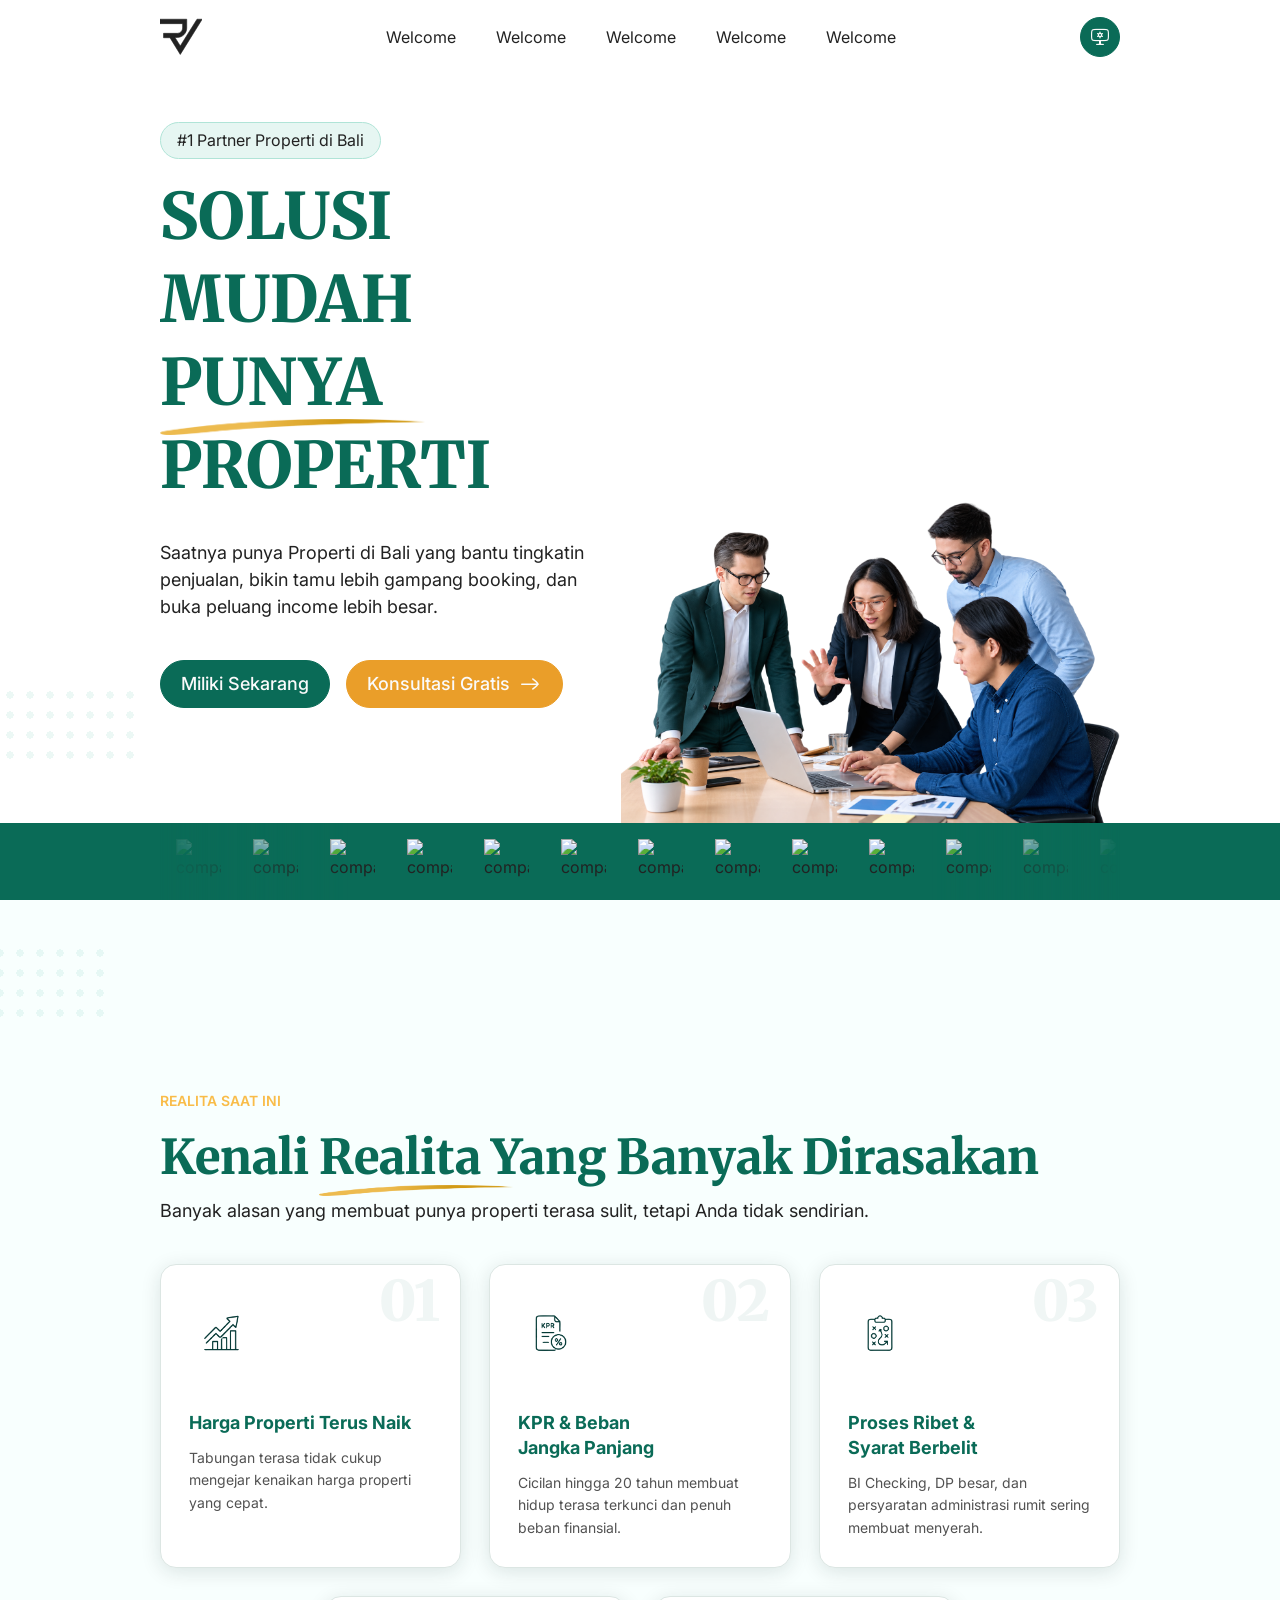
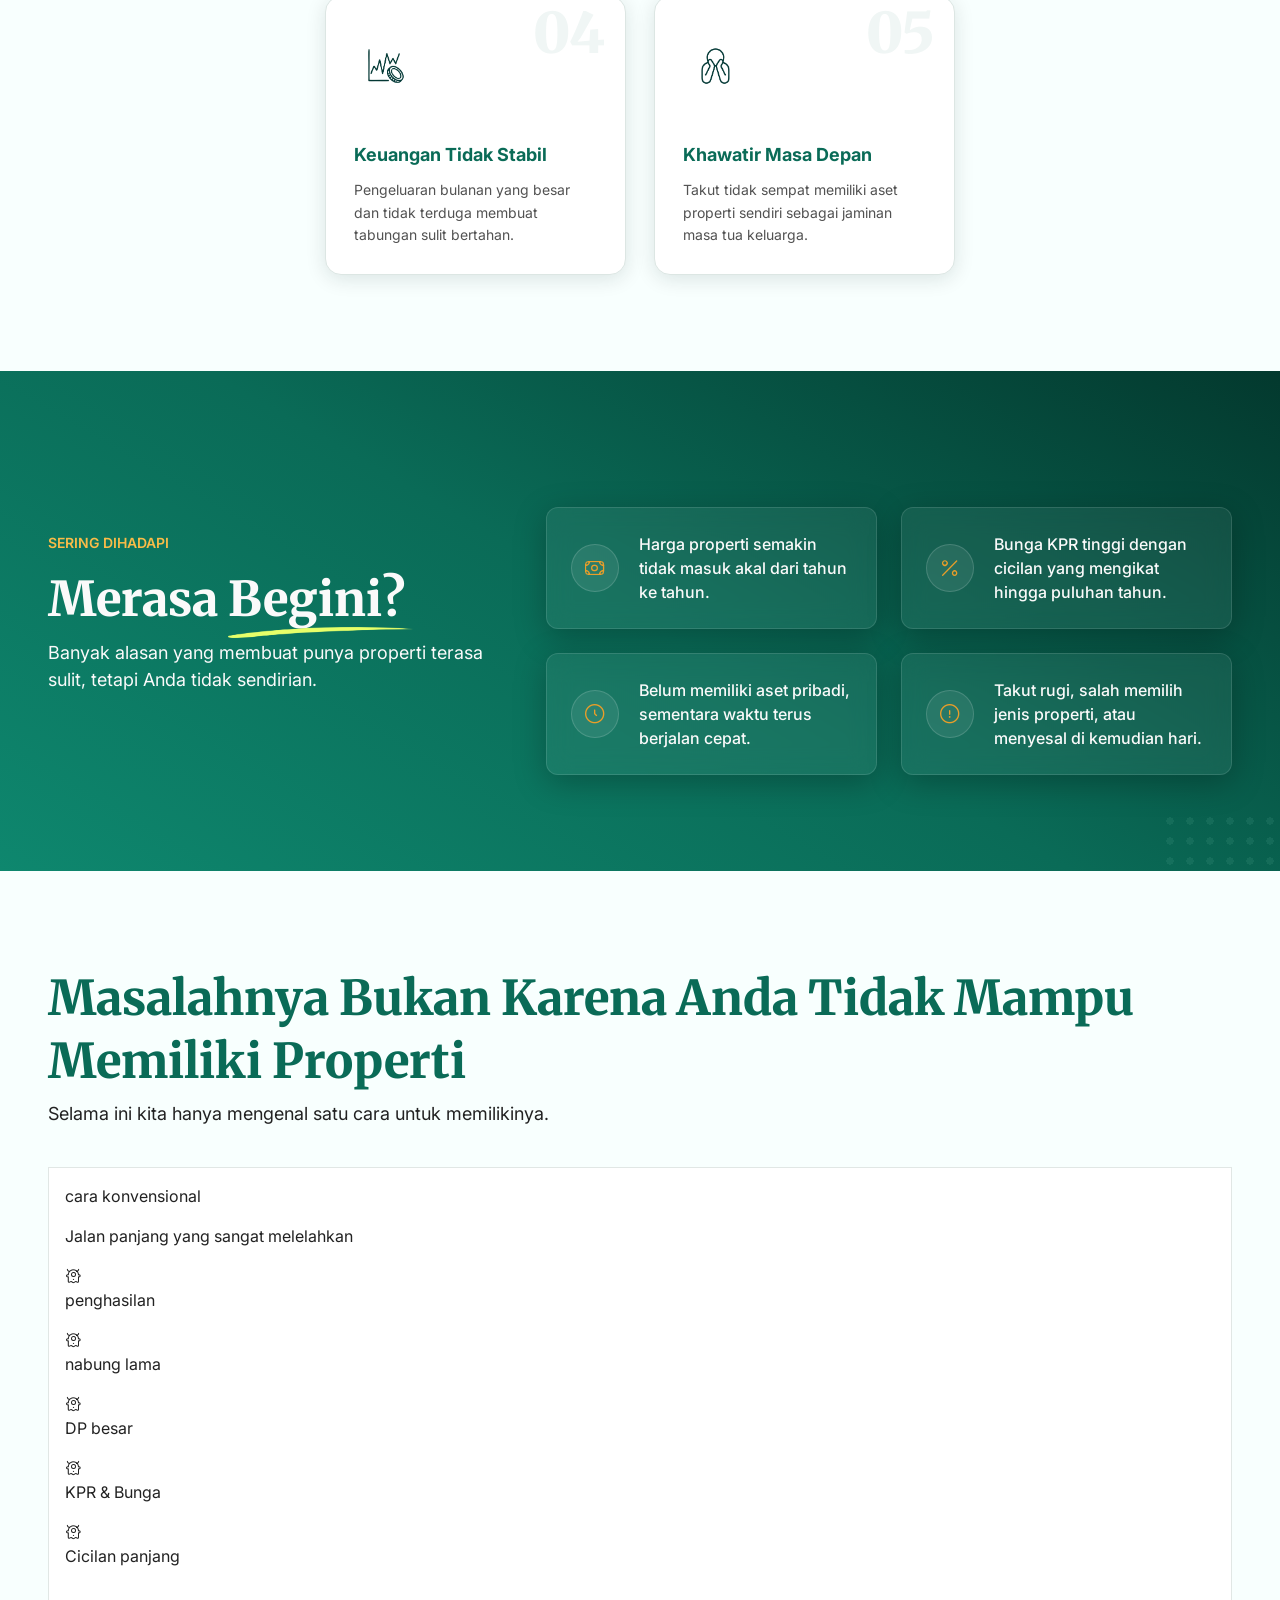
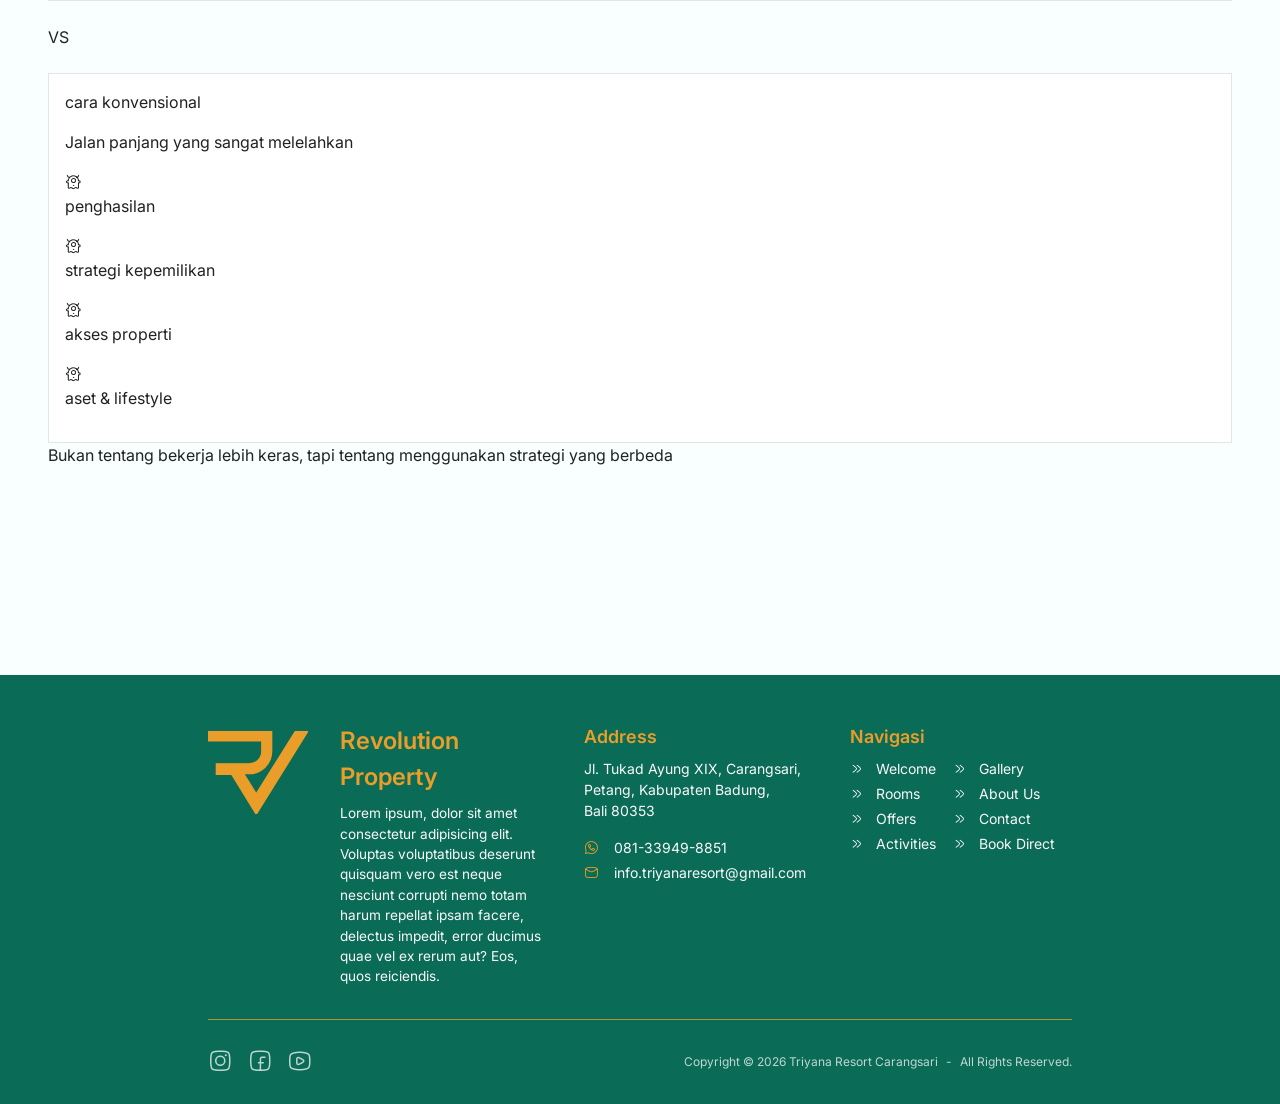
==== commit fbc9f12f: "adjust color palette" ====
--- a/index.html
+++ b/index.html
@@ -261,62 +261,65 @@
         </header>
 
         <section id="problem">
+            <div class="polka"></div>
             <div class="wrapper">
                 <div class="head-sect">
                     <div>
                         <p class="subtitle">Realita saat ini</p>
-                        <p class="title"><span>Kenali Realita Yang</span> Banyak Dirasakan</p>
-                        <p class="desc">Banyak alasan yang membuat punya properti terasa sulit anda tidak sendirian.</p>
-                    </div>
-                    <div class="image">
-                        <img src="./assets/images/img-rvp2-problem-01.png">
+                        <p class="title"><span>Kenali <span class="underline">Realita</span> Yang</span> Banyak Dirasakan</p>
+                        <p class="desc">Banyak alasan yang membuat punya properti terasa sulit, tetapi Anda tidak sendirian.</p>
                     </div>
                 </div>
 
                 <div class="problem-wrap">
                     <div class="problem">
+                        <span class="card-num">01</span>
                         <span>
                             <img src="./assets/images/img-rvp2-problem-01.png">
                         </span>
                         <div>
-                            <p>harga property terus naik</p>
-                            <p>tabungan terasa tidak cukup mengejar</p>
+                            <p>Harga Properti Terus Naik</p>
+                            <p>Tabungan terasa tidak cukup mengejar kenaikan harga properti yang cepat.</p>
                         </div>
                     </div>
                     <div class="problem">
+                        <span class="card-num">02</span>
                         <span>
                             <img src="./assets/images/img-rvp2-problem-02.png">
                         </span>
                         <div>
-                            <p>KPR Berbunga Beban Jangka Panjang</p>
-                            <p>20 Tahun? Cicilan panjang hidup terasa terkunci</p>
+                            <p>KPR & Beban Jangka Panjang</p>
+                            <p>Cicilan hingga 20 tahun membuat hidup terasa terkunci dan penuh beban finansial.</p>
                         </div>
                     </div>
                     <div class="problem">
+                        <span class="card-num">03</span>
                         <span>
                             <img src="./assets/images/img-rvp2-problem-03.png">
                         </span>
                         <div>
-                            <p>Proses Ribet syarat Berlibet</p>
-                            <p>BI Checking, DP Besar, persyaratan yang membuat banyak menyerah.</p>
+                            <p>Proses Ribet & Syarat Berbelit</p>
+                            <p>BI Checking, DP besar, dan persyaratan administrasi rumit sering membuat menyerah.</p>
                         </div>
                     </div>
                     <div class="problem">
+                        <span class="card-num">04</span>
                         <span>
                             <img src="./assets/images/img-rvp2-problem-04.png">
                         </span>
                         <div>
-                            <p>Pengeluaran Besar, Keuangan Tidak Stabil</p>
-                            <p>Setiap bulan pengeluaran besar, tabungan sulit bertahan</p>
+                            <p>Keuangan Tidak Stabil</p>
+                            <p>Pengeluaran bulanan yang besar dan tidak terduga membuat tabungan sulit bertahan.</p>
                         </div>
                     </div>
                     <div class="problem">
+                        <span class="card-num">05</span>
                         <span>
                             <img src="./assets/images/img-rvp2-problem-05.png">
                         </span>
                         <div>
-                            <p>Rasa Khawatir Masa Depan</p>
-                            <p>Takut tidak sempat punya aset untuk diri sendiri dan keluarga.</p>
+                            <p>Khawatir Masa Depan</p>
+                            <p>Takut tidak sempat memiliki aset properti sendiri sebagai jaminan masa tua keluarga.</p>
                         </div>
                     </div>
                 </div>
@@ -324,29 +327,30 @@
         </section>
 
         <section id="reason">
+            <div class="polka"></div>
             <div class="wrapper">
                 <div class="head-sect">
                     <p class="subtitle">sering dihadapi</p>
-                    <p class="title">Merasa Begini ?</p>
-                    <p class="desc">Banyak alasan yang membuat punya properti terasa sulit anda tidak sendirian.</p>
+                    <p class="title">Merasa <span class="underline">Begini</span>?</p>
+                    <p class="desc">Banyak alasan yang membuat punya properti terasa sulit, tetapi Anda tidak sendirian.</p>
                 </div>
 
                 <div class="reason-wrap">
                     <div class="reason">
-                        <span><i class="ci ci-cancel-02"></i></span>
-                        <p>Harga Properti semakin tak masuk akal.</p>
+                        <span><i class="ci ci-money-01"></i></span>
+                        <p>Harga properti semakin tidak masuk akal dari tahun ke tahun.</p>
                     </div>
                     <div class="reason">
-                        <span><i class="ci ci-cancel-02"></i></span>
-                        <p>KPR? Bunga tinggi, Cicilan sampai puluhan tahun.</p>
+                        <span><i class="ci ci-percent"></i></span>
+                        <p>Bunga KPR tinggi dengan cicilan yang mengikat hingga puluhan tahun.</p>
                     </div>
                     <div class="reason">
-                        <span><i class="ci ci-cancel-02"></i></span>
-                        <p>Belum Punya aset wahtu terus berjalan.</p>
+                        <span><i class="ci ci-clock-01"></i></span>
+                        <p>Belum memiliki aset pribadi, sementara waktu terus berjalan cepat.</p>
                     </div>
                     <div class="reason">
-                        <span><i class="ci ci-cancel-02"></i></span>
-                        <p>Takut rugi, takut salah pilih, takut menyesal nanti</p>
+                        <span><i class="ci ci-alert-circle"></i></span>
+                        <p>Takut rugi, salah memilih jenis properti, atau menyesal di kemudian hari.</p>
                     </div>
                 </div>
             </div>
--- a/assets/css/main.css
+++ b/assets/css/main.css
@@ -17,30 +17,30 @@
             --font-second: "Merriweather", serif;
             
             /* primary */
-            --pr-50:  #edf7f5;
-            --pr-100: #dcece9;
-            --pr-200: #b9d9d4;
-            --pr-300: #94c1bb;
-            --pr-400: #6e9c95;
-            --pr-500: #4f7b74;
-            --pr-600: #35665f; /* default */
-            --pr-700: #24534c;
-            --pr-800: #16423c;
-            --pr-900: #0c322d;
-            --pr-950: #06231f;
+            --pr-50:  #eef9f6;
+            --pr-100: #d5f2ea;
+            --pr-200: #b0e4d7;
+            --pr-300: #81d2bf;
+            --pr-400: #50bda4;
+            --pr-500: #22a386; /* default dark primary */
+            --pr-600: #0e876e;
+            --pr-700: #0a6b57; /* default light primary */
+            --pr-800: #065041;
+            --pr-900: #03392e;
+            --pr-950: #01211b;
 
             /* secondary */
-            --sc-50:  #fff8e9;
-            --sc-100: #fdf0d0;
-            --sc-200: #f7dda3;
-            --sc-300: #efc875;
-            --sc-400: #e7b44a;
-            --sc-500: #d99a22; /* default */
-            --sc-600: #b77b16;
-            --sc-700: #8d5d12;
-            --sc-800: #65420e;
-            --sc-900: #3d2809;
-            --sc-950: #241804;
+            --sc-50:  #fffaf0;
+            --sc-100: #fef2d5;
+            --sc-200: #fde2a8;
+            --sc-300: #fbd075;
+            --sc-400: #f9bc48; /* default dark gold */
+            --sc-500: #ea9e29; /* default light gold */
+            --sc-600: #c8811e;
+            --sc-700: #9e6114;
+            --sc-800: #74440c;
+            --sc-900: #4d2c05;
+            --sc-950: #2b1701;
 
             /* semantic */
             --primary: light-dark(var(--pr-700), var(--pr-500));
@@ -51,27 +51,27 @@
             --secondary-active: light-dark(var(--sc-700), var(--sc-200));
 
             /* background */
-            --main-bg: light-dark(#f8fffe, #071714);
+            --main-bg: light-dark(#f8fffe, #041410);
 
             /* surface */
-            --surface-0: light-dark(#ffffff, #0b211e);
-            --surface-50: light-dark(#fcfcfa, #102823);
-            --surface-100: light-dark(#f7f7f3, #16332e);
-            --surface-200: light-dark(#eeeeea, #1d3d37);
+            --surface-0: light-dark(#ffffff, #0a241f);
+            --surface-50: light-dark(#fcfcfa, #0f2e28);
+            --surface-100: light-dark(#f7f7f3, #143d35);
+            --surface-200: light-dark(#eeeeea, #1c5247);
 
             /* text */
             --text-primary: light-dark(#222222, #fafafa);
-            --text-secondary: light-dark(#525252, #d4d4d4);
+            --text-secondary: light-dark(#525252, #b9d9d2);
             --text-light: light-dark(#fafafa, #222222);
-            --text-muted: light-dark(#737373, #a3a3a3);
+            --text-muted: light-dark(#737373, #82a89f);
 
             /* static */
             --static-white: #fafafa;
             --static-black:#222222;
 
             /* border */
-            --border: light-dark(#e1e7e5, #2d5049);
-            --border-light: light-dark(#dce6e3, #25453f);
+            --border: light-dark(#e1e7e5, #1f5c50);
+            --border-light: light-dark(#dce6e3, #15433a);
 
             /* status */
             --red: light-dark(#dc3545, #f06a78);
@@ -81,7 +81,7 @@
             --purple: light-dark(#7050b8, #a586e0);
 
             /* effect */
-            --shadow: light-dark(rgba(6, 35, 31, 0.12), rgba(0, 0, 0, 0.35));
+            --shadow: light-dark(rgba(6, 35, 31, 0.12), rgba(0, 0, 0, 0.45));
             --anim: .25s ease;
             --anim-lg: .5s ease;
         }
@@ -879,6 +879,22 @@
         position: relative;
         padding: calc(var(--section-padding-y) * 2) var(--main-padding-x) var(--section-padding-y) var(--main-padding-x);
         overflow: hidden;
+        background: radial-gradient(circle at 5% 5%, hsl(from var(--primary) h s l / .05), transparent 40%),
+                    radial-gradient(circle at 95% 95%, hsl(from var(--secondary) h s l / .04), transparent 45%),
+                    var(--main-bg);
+
+        .polka {
+            position: absolute;
+            top: 4%;
+            left: -30px;
+            width: 140px;
+            height: 80px;
+            background-image: radial-gradient(var(--pr-300) 26%, transparent 26%);
+            background-size: 20px 20px;
+            pointer-events: none;
+            opacity: .15;
+            z-index: 1;
+        }
 
         .image {
             display: none;
@@ -890,39 +906,99 @@
             margin-top: 2.5rem;
         }
         .problem {
-            padding: 1rem;
+            position: relative;
+            padding: 1.5rem;
             background-color: var(--surface-0);
-            border: var(--border-light);
+            border: 1px solid var(--border-light);
             border-radius: .75rem;
-            box-shadow: 0 4px 30px var(--shadow);
-
-            span {
+            box-shadow: 0 4px 20px var(--shadow);
+            overflow: hidden;
+            transition: transform 0.4s cubic-bezier(0.25, 0.8, 0.25, 1),
+                        box-shadow 0.4s cubic-bezier(0.25, 0.8, 0.25, 1),
+                        border-color 0.4s cubic-bezier(0.25, 0.8, 0.25, 1);
+
+            &::before {
+                content: '';
+                position: absolute;
+                top: 0;
+                left: 0;
+                width: 4px;
+                height: 0;
+                background-color: var(--secondary);
+                transition: height 0.3s ease;
+            }
+
+            &:hover {
+                transform: translateY(-8px);
+                border-color: hsl(from var(--secondary) h s l / .5);
+                box-shadow: 0 12px 30px hsl(from var(--primary) h s l / .1);
+
+                &::before {
+                    height: 100%;
+                }
+
+                span:not(.card-num) {
+                    background-color: var(--primary);
+                    border-color: var(--primary);
+                    box-shadow: 0 4px 15px hsl(from var(--primary) h s l / .3);
+
+                    img {
+                        filter: brightness(0) invert(1);
+                    }
+                }
+            }
+
+            .card-num {
+                position: absolute;
+                top: 0.5rem;
+                right: 1.25rem;
+                font-family: var(--font-second);
+                font-size: 3.5rem;
+                font-weight: 900;
+                line-height: 1;
+                color: var(--primary);
+                opacity: 0.06;
+                user-select: none;
+                pointer-events: none;
+                transition: opacity 0.3s ease;
+            }
+
+            &:hover .card-num {
+                opacity: 0.12;
+            }
+
+            span:not(.card-num) {
                 display: grid;
                 place-items: center;
                 min-width: 55px;
                 width: 55px;
                 aspect-ratio: 1;
                 padding: .75rem;
-                margin-bottom: 1rem;
-                background-color: hsl(from var(--static-white) h s l / .9);
-                border: 1px solid var(--border-light);
+                margin-bottom: 1.25rem;
+                background-color: hsl(from var(--primary) h s l / .06);
+                border: 1px solid hsl(from var(--primary) h s l / .15);
                 border-radius: 50%;
-                box-shadow: 0 4px 20px hsl(from var(--pr-300) h s l / .25);
+                box-shadow: none;
+                transition: all 0.3s ease;
 
                 img {
                     width: 100%;
                     height: 100%;
+                    transition: all 0.3s ease;
                 }
             }
-            p:first-child {
+            p:first-of-type {
                 color: var(--primary);
                 font-size: var(--cr-font-size-lg);
-                font-weight: 600;
+                font-weight: 700;
                 line-height: 1.4;
                 text-transform: capitalize;
                 margin-bottom: .5rem;
             }
-            p:last-child {
+            p:last-of-type {
+                font-size: var(--cr-font-size-sm);
+                color: var(--text-secondary);
+                line-height: 1.6;
                 margin-bottom: 0;
             }
         }
@@ -933,12 +1009,28 @@
     #reason {
         position: relative;
         padding: var(--section-padding-y) var(--main-padding-x);
-        background: linear-gradient(30deg, var(--pr-500), var(--pr-600), var(--pr-800));
+        background: linear-gradient(30deg, var(--pr-600), var(--pr-700), var(--pr-900));
         overflow: hidden;
+
+        .polka {
+            position: absolute;
+            bottom: -20px;
+            right: -20px;
+            width: 140px;
+            height: 80px;
+            background-image: radial-gradient(var(--pr-300) 26%, transparent 26%);
+            background-size: 20px 20px;
+            pointer-events: none;
+            opacity: .1;
+            z-index: 1;
+        }
 
         .head-sect {
             .title, .desc {
                 color: var(--static-white);
+            }
+            .underline::after {
+                filter: brightness(0) invert(1) sepia(1) saturate(10) hue-rotate(10deg);
             }
         }
 
@@ -950,27 +1042,50 @@
         .reason {
             display: flex;
             align-items: center;
-            gap: 1rem;
-            padding: 1rem;
-            background-color: var(--static-white);
+            gap: 1.25rem;
+            padding: 1.25rem 1.5rem;
+            background-color: rgba(255, 255, 255, 0.06);
+            border: 1px solid rgba(255, 255, 255, 0.12);
             border-radius: .75rem;
-            box-shadow: 0 4px 30px var(--shadow);
+            box-shadow: 0 8px 32px 0 rgba(0, 0, 0, 0.25);
+            backdrop-filter: blur(12px);
+            -webkit-backdrop-filter: blur(12px);
+            transition: transform 0.4s cubic-bezier(0.25, 0.8, 0.25, 1),
+                        background-color 0.4s ease,
+                        border-color 0.4s ease,
+                        box-shadow 0.4s ease;
+
+            &:hover {
+                transform: translateY(-5px);
+                background-color: rgba(255, 255, 255, 0.12);
+                border-color: hsl(from var(--secondary) h s l / .5);
+                box-shadow: 0 12px 40px 0 rgba(0, 0, 0, 0.35), 0 0 20px hsl(from var(--secondary) h s l / .1);
+
+                span {
+                    background-color: var(--secondary);
+                    color: var(--pr-900);
+                    box-shadow: 0 4px 15px hsl(from var(--secondary) h s l / .4);
+                }
+            }
 
             span {
                 display: grid;
                 place-items: center;
-                min-width: 40px;
-                width: 40px;
+                min-width: 48px;
+                width: 48px;
                 aspect-ratio: 1;
+                color: var(--secondary);
+                font-size: 1.35rem;
+                background-color: rgba(255, 255, 255, 0.08);
+                border: 1px solid rgba(255, 255, 255, 0.15);
+                border-radius: 50%;
+                box-shadow: none;
+                transition: all 0.3s ease;
+            }
+            p {
                 color: var(--static-white);
-                font-size: 1.75rem;
-                background: var(--red);
-                border-radius: 50%;
-                box-shadow: 0 0 20px hsl(from var(--red) h s l / .25);
-            }
-            p {
-                font-weight: 600;
-                line-height: 1.4;
+                font-weight: 500;
+                line-height: 1.5;
                 margin-bottom: 0;
             }
         }
--- a/assets/css/responsive.css
+++ b/assets/css/responsive.css
@@ -63,29 +63,24 @@
     
     /* #region ====== PROBLEM ====== */
         #problem {
-            .head-sect {
-                span {
-                    display: block;
-                }
-                /* .image {
-                    display: block;
-                    position: absolute;
-                    top: calc(var(--section-padding-y) * 2);
-                    right: 0;
-                    height: 200px;
-                    aspect-ratio: 1;
-                    mask: linear-gradient(to right, transparent, #000 20%, #000 80%, transparent);
-                } */
+            .problem-wrap {
+                grid-template-columns: repeat(2, 1fr);
+                gap: 1.5rem;
             }
 
             .problem {
                 display: flex;
-                align-items: center;
-                gap: 1rem;
+                align-items: flex-start;
+                gap: 1.25rem;
+                padding: 1.75rem 1.5rem;
                 border-radius: 1rem;
 
-                span {
+                span:not(.card-num) {
                     margin-bottom: 0;
+                }
+
+                &:nth-child(5) {
+                    grid-column: span 2;
                 }
             }
         }
@@ -95,6 +90,10 @@
         #reason {
             .reason-wrap {
                 grid-template-columns: 1fr 1fr;
+                gap: 1.5rem;
+            }
+            .reason {
+                padding: 1.5rem;
                 gap: 1.25rem;
             }
         }
@@ -332,34 +331,35 @@
     /* #region ====== PROBLEM ====== */
         #problem {
             .problem-wrap {
-                grid-template-columns: repeat(5, 1fr);
-                gap: 1.5rem;
+                grid-template-columns: repeat(6, 1fr);
+                gap: 1.75rem;
             }
             .problem {
                 flex-direction: column;
-                align-items: center;
-                gap: 1rem;
-                text-align: center;
-                padding: 1.5rem 1rem;
-
-                span {
-                    min-width: 70px;
-                    width: 70px;
-                    padding: 1rem;
-                }
-                p:first-child {
-                    margin-bottom: 1.25rem;
-
-                    &::after {
-                        content: '';
-                        display: block;
-                        width: 30%;
-                        margin-top: 1rem;
-                        margin-inline: auto;
-                        border-bottom: 3px solid var(--secondary);
-                    }
-                }
-                p:last-child {
+                align-items: flex-start;
+                text-align: left;
+                padding: 2.25rem 1.75rem 1.75rem;
+
+                &:nth-child(1), &:nth-child(2), &:nth-child(3) {
+                    grid-column: span 2;
+                }
+                &:nth-child(4) {
+                    grid-column: 2 / span 2;
+                }
+                &:nth-child(5) {
+                    grid-column: 4 / span 2;
+                }
+
+                span:not(.card-num) {
+                    min-width: 65px;
+                    width: 65px;
+                    padding: 0.85rem;
+                    margin-bottom: 1.5rem;
+                }
+                p:first-of-type {
+                    margin-bottom: 0.75rem;
+                }
+                p:last-of-type {
                     margin-bottom: 0;
                 }
             }
@@ -370,8 +370,9 @@
         #reason {
             .wrapper {
                 display: grid;
-                grid-template-columns: 40% auto;
-                gap: 2rem;
+                grid-template-columns: 38% auto;
+                gap: 3rem;
+                align-items: center;
             }
         }
     /* #endregion ====================== */
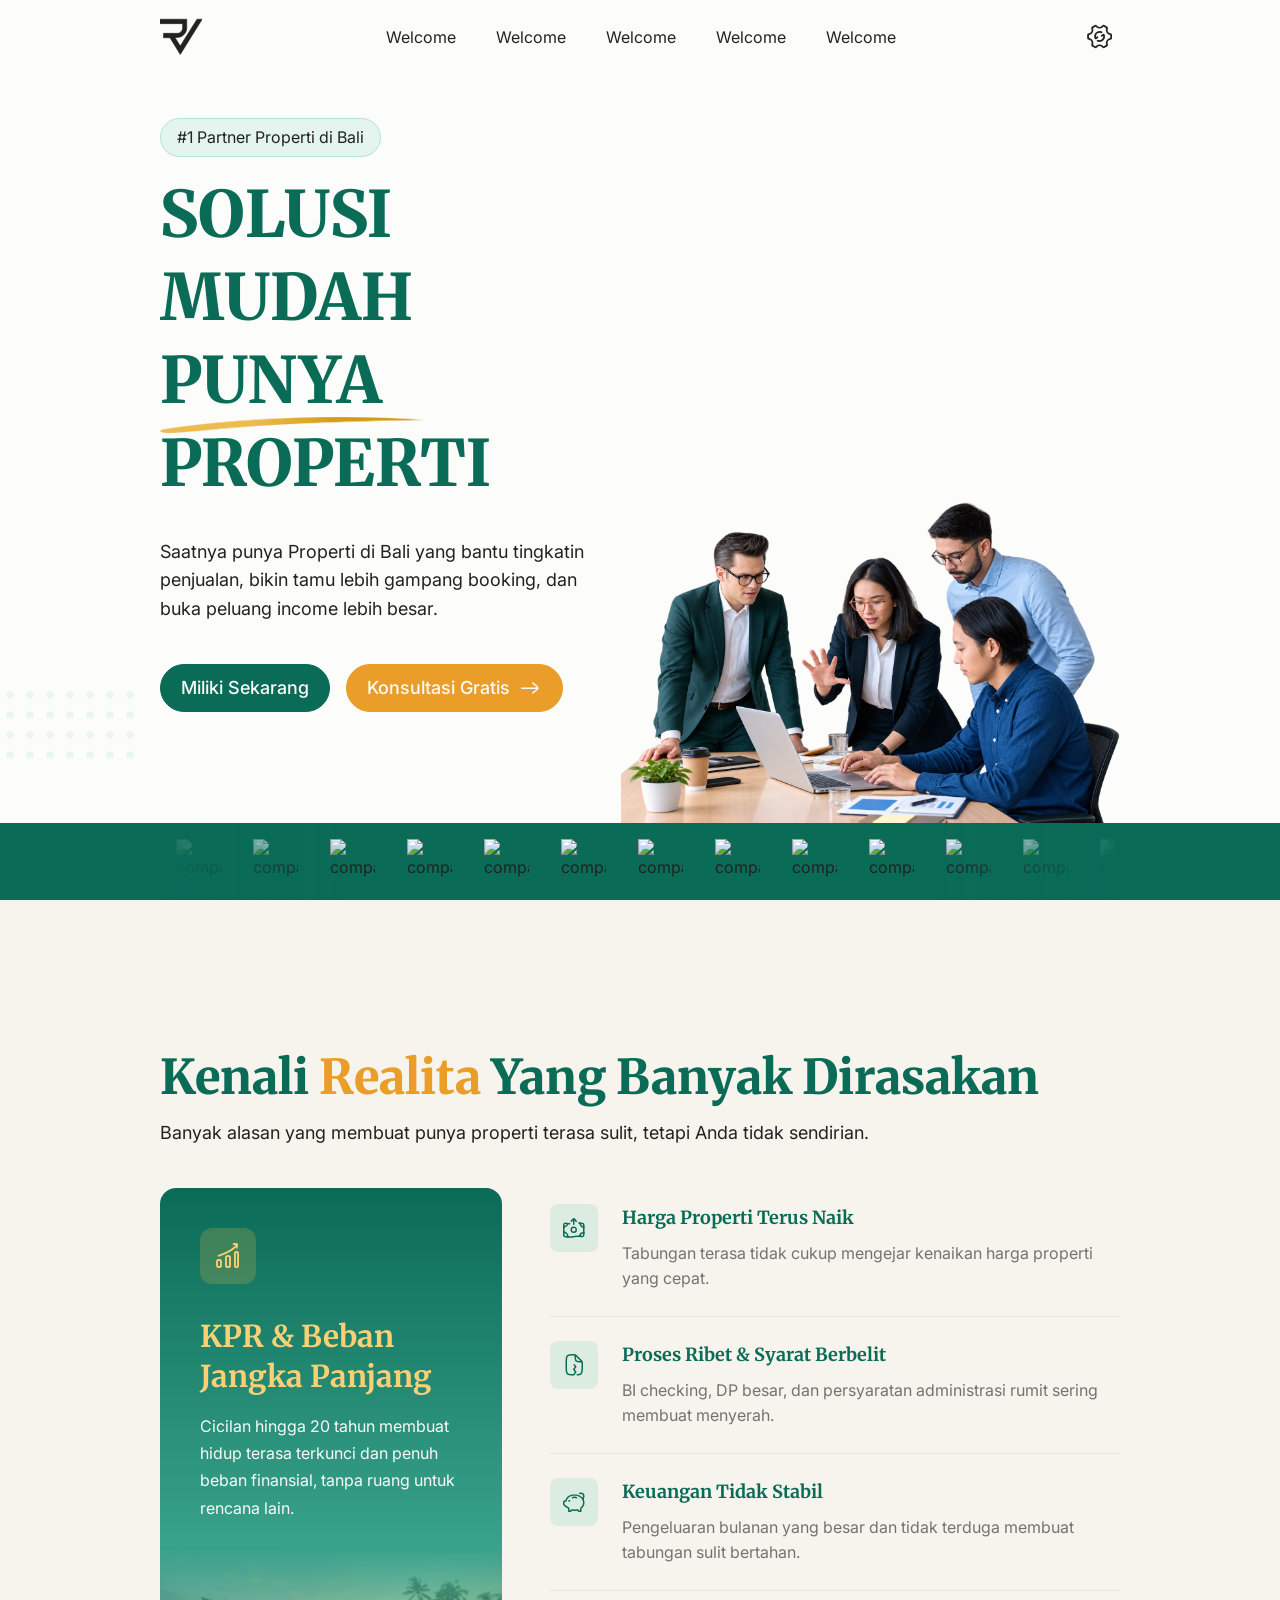
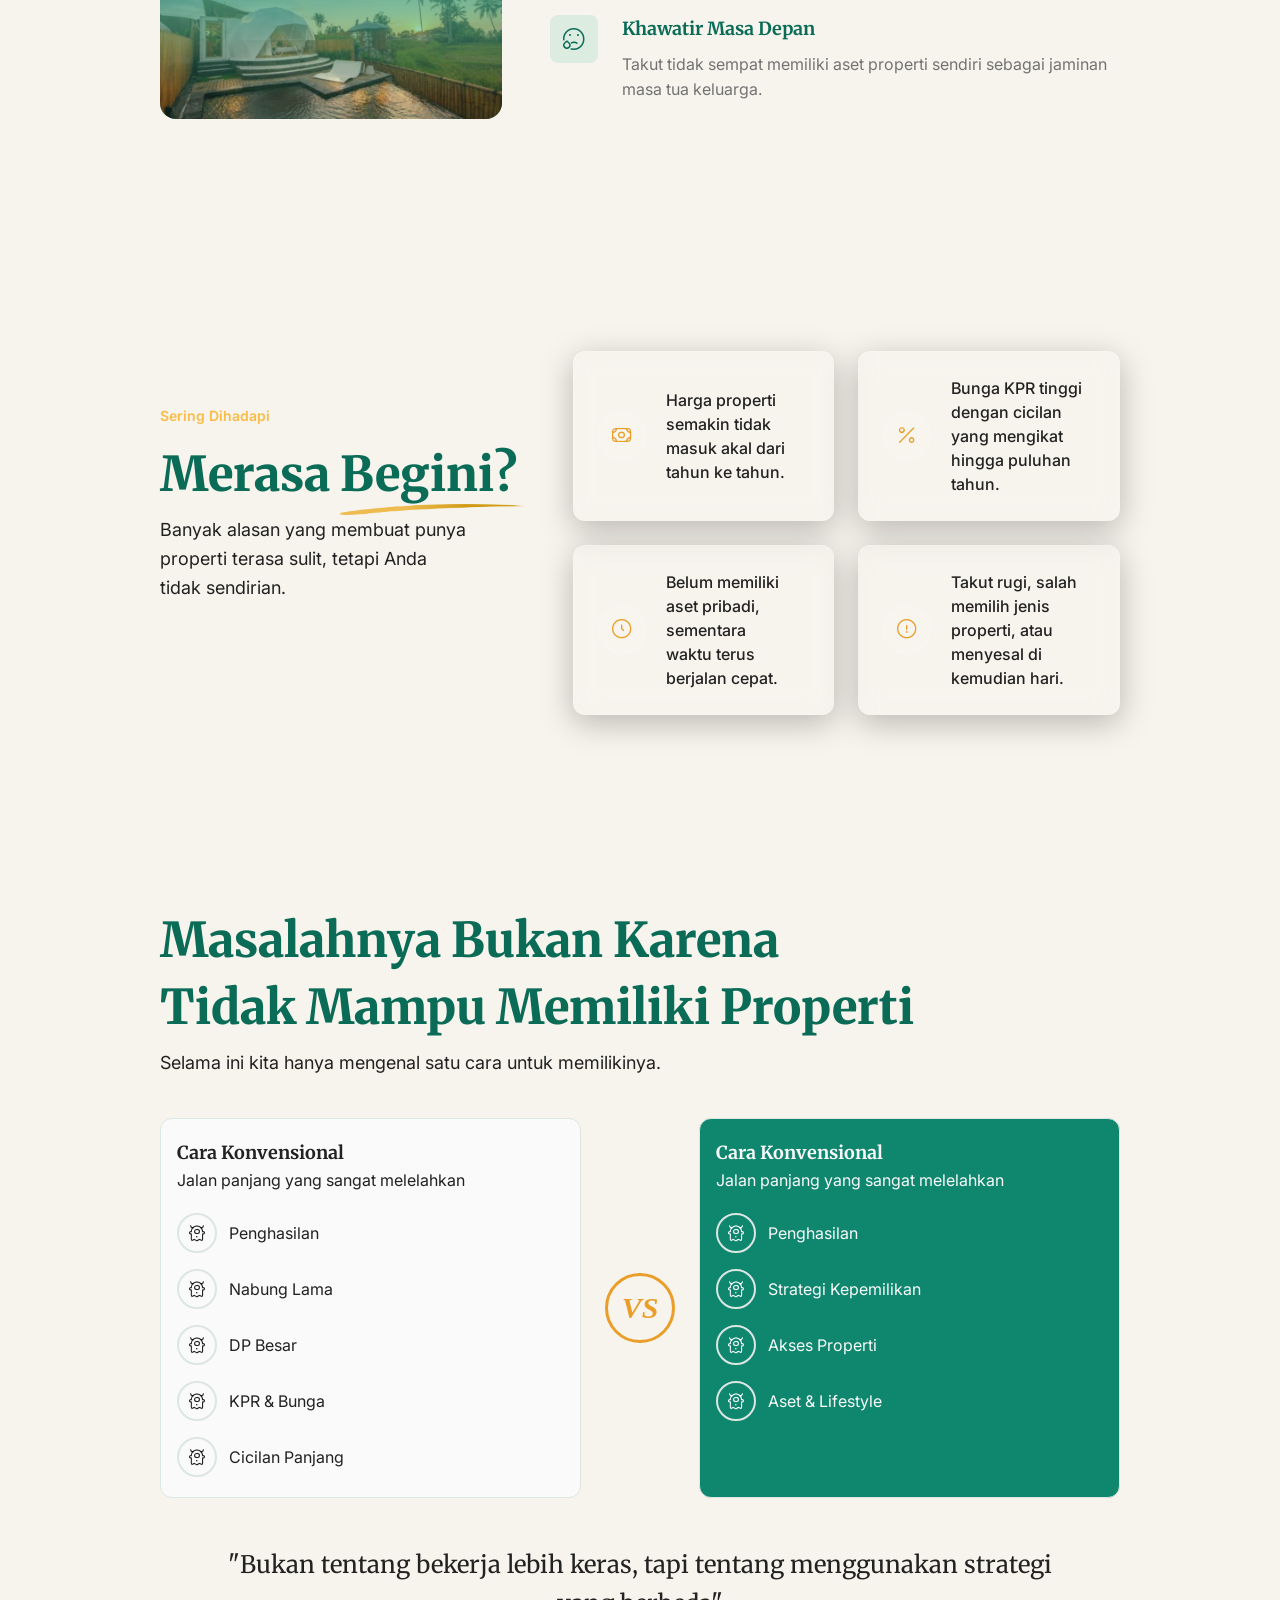
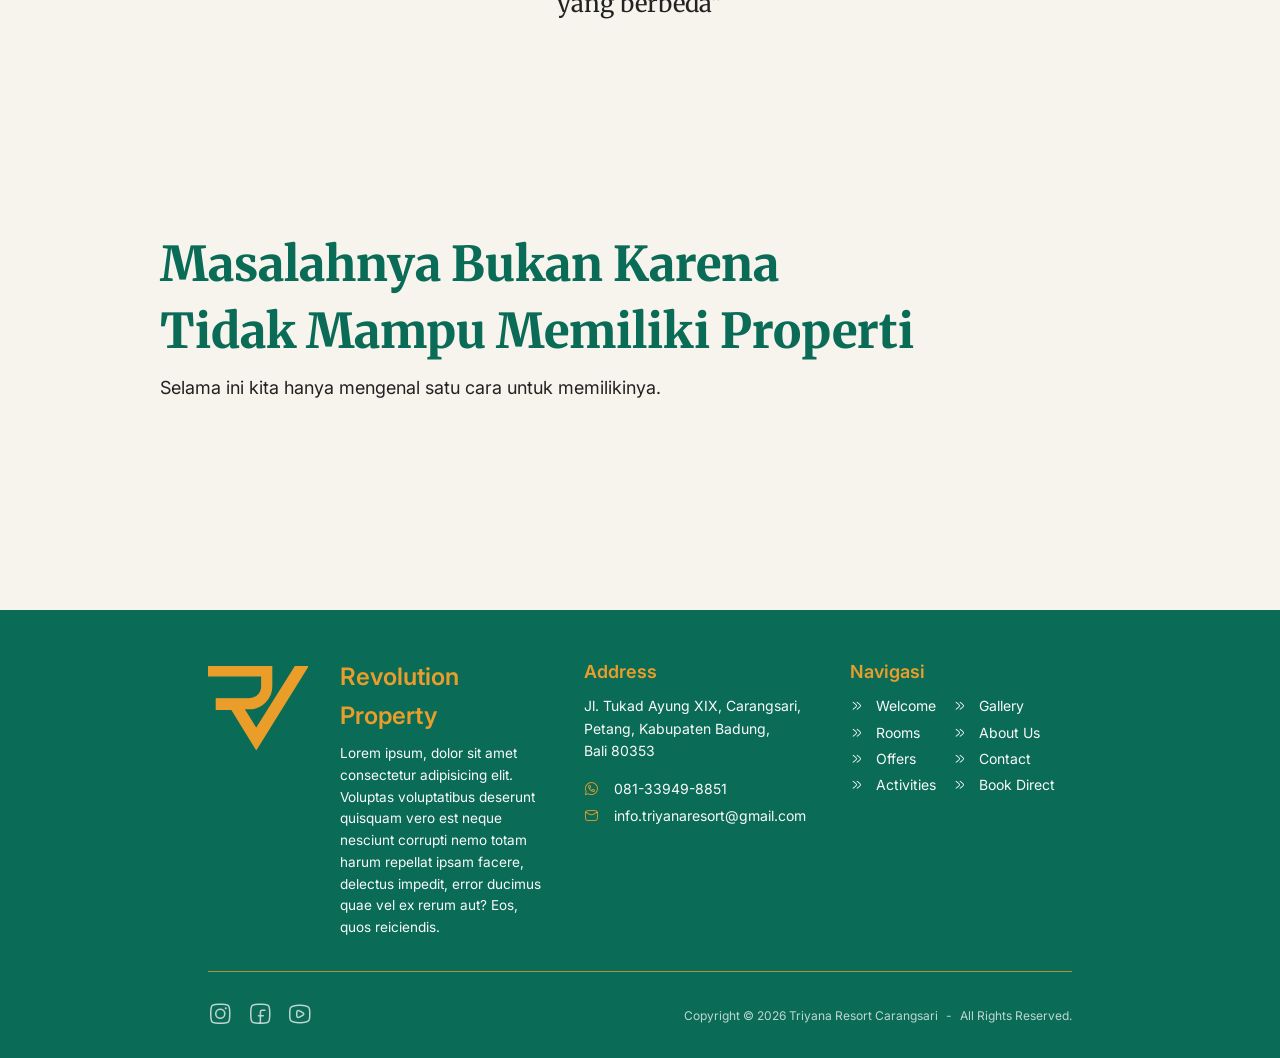
==== commit 6a2721ab: "perbaikan section problem - adjust color palette dark mode" ====
--- a/index.html
+++ b/index.html
@@ -52,7 +52,7 @@
                     </div>
 
                     <label for="nav-toggle" class="close-menu">
-                        <i class="ci-cancel-01"></i>
+                        <i class="ci ci-cancel-01"></i>
                     </label>
 
                     <ul>                        
@@ -83,24 +83,24 @@
                 <div class="theme-switch">
                     <div class="cr-dropdown theme" aria-label="Theme mode" title="Theme mode">
                         <button id="crDropdownThemeToggle" class="cr-btn cr-drop-toggle cr-icon" type="button" aria-haspopup="true" aria-expanded="false" aria-controls="crDropdownThemeMenu">
-                            <i class="ci-computer-settings"></i>
+                            <i class="ci ci-system-update-02"></i>
                         </button>
                         <ul id="crDropdownThemeMenu" class="cr-drop-menu" aria-labelledby="crDropdownThemeToggle" aria-hidden="true">
                             <li>
                                 <button class="cr-drop-item" type="button" data-theme-value="light">
-                                    <i class="ci-sun-03"></i>
+                                    <i class="ci ci-sun-03"></i>
                                     <span>Light Mode</span>
                                 </button>
                             </li>
                             <li>
                                 <button class="cr-drop-item" type="button" data-theme-value="dark">
-                                    <i class="ci-moon-02"></i>
+                                    <i class="ci ci-moon-02"></i>
                                     <span>Dark Mode</span>
                                 </button>
                             </li>
                             <li>
                                 <button class="cr-drop-item" type="button" data-theme-value="system">
-                                    <i class="ci-computer-settings"></i>
+                                    <i class="ci ci-system-update-02"></i>
                                     <span>System</span>
                                 </button>
                             </li>
@@ -109,7 +109,7 @@
                 </div>
                 
                 <label for="nav-toggle" class="open-menu">
-                    <i class="ci-menu-03"></i>
+                    <i class="ci ci-menu-03"></i>
                 </label>
             </div>
             
@@ -261,65 +261,63 @@
         </header>
 
         <section id="problem">
-            <div class="polka"></div>
             <div class="wrapper">
                 <div class="head-sect">
                     <div>
-                        <p class="subtitle">Realita saat ini</p>
-                        <p class="title"><span>Kenali <span class="underline">Realita</span> Yang</span> Banyak Dirasakan</p>
+                        <p class="title">Kenali <span class="focus">realita</span> yang banyak dirasakan</p>
                         <p class="desc">Banyak alasan yang membuat punya properti terasa sulit, tetapi Anda tidak sendirian.</p>
                     </div>
                 </div>
 
                 <div class="problem-wrap">
-                    <div class="problem">
-                        <span class="card-num">01</span>
-                        <span>
-                            <img src="./assets/images/img-rvp2-problem-01.png">
-                        </span>
-                        <div>
-                            <p>Harga Properti Terus Naik</p>
-                            <p>Tabungan terasa tidak cukup mengejar kenaikan harga properti yang cepat.</p>
-                        </div>
-                    </div>
-                    <div class="problem">
-                        <span class="card-num">02</span>
-                        <span>
-                            <img src="./assets/images/img-rvp2-problem-02.png">
-                        </span>
-                        <div>
-                            <p>KPR & Beban Jangka Panjang</p>
-                            <p>Cicilan hingga 20 tahun membuat hidup terasa terkunci dan penuh beban finansial.</p>
-                        </div>
-                    </div>
-                    <div class="problem">
-                        <span class="card-num">03</span>
-                        <span>
-                            <img src="./assets/images/img-rvp2-problem-03.png">
-                        </span>
-                        <div>
-                            <p>Proses Ribet & Syarat Berbelit</p>
-                            <p>BI Checking, DP besar, dan persyaratan administrasi rumit sering membuat menyerah.</p>
-                        </div>
-                    </div>
-                    <div class="problem">
-                        <span class="card-num">04</span>
-                        <span>
-                            <img src="./assets/images/img-rvp2-problem-04.png">
-                        </span>
-                        <div>
-                            <p>Keuangan Tidak Stabil</p>
-                            <p>Pengeluaran bulanan yang besar dan tidak terduga membuat tabungan sulit bertahan.</p>
-                        </div>
-                    </div>
-                    <div class="problem">
-                        <span class="card-num">05</span>
-                        <span>
-                            <img src="./assets/images/img-rvp2-problem-05.png">
-                        </span>
-                        <div>
-                            <p>Khawatir Masa Depan</p>
-                            <p>Takut tidak sempat memiliki aset properti sendiri sebagai jaminan masa tua keluarga.</p>
+                    <div class="feature">
+                        <div class="feature-icon">
+                            <i class="ci ci-chart-up"></i>
+                        </div>
+                        <h3>KPR &amp; beban jangka panjang</h3>
+                        <p>Cicilan hingga 20 tahun membuat hidup terasa terkunci dan penuh beban finansial, tanpa ruang untuk rencana lain.</p>
+                        
+                        <div class="feature-bg">
+                            <img src="./assets/images/img-rvp2-problem-feature.webp">
+                        </div>
+                    </div>
+
+                    <div class="problem-list">
+                        <div class="problem-row">
+                            <div class="row-icon">
+                                <i class="ci ci-money-send-02"></i>
+                            </div>
+                            <div>
+                                <div class="row-title">Harga properti terus naik</div>
+                                <div class="row-desc">Tabungan terasa tidak cukup mengejar kenaikan harga properti yang cepat.</div>
+                            </div>
+                        </div>
+                        <div class="problem-row">
+                            <div class="row-icon">
+                                <i class="ci ci-file-corrupt"></i>
+                            </div>
+                            <div>
+                                <div class="row-title">Proses ribet &amp; syarat berbelit</div>
+                                <div class="row-desc">BI checking, DP besar, dan persyaratan administrasi rumit sering membuat menyerah.</div>
+                            </div>
+                        </div>
+                        <div class="problem-row">
+                            <div class="row-icon">
+                                <i class="ci ci-piggy-bank"></i>
+                            </div>
+                            <div>
+                                <div class="row-title">Keuangan tidak stabil</div>
+                                <div class="row-desc">Pengeluaran bulanan yang besar dan tidak terduga membuat tabungan sulit bertahan.</div>
+                            </div>
+                        </div>
+                        <div class="problem-row">
+                            <div class="row-icon">
+                                <i class="ci ci-sad-02"></i>
+                            </div>
+                            <div>
+                                <div class="row-title">Khawatir masa depan</div>
+                                <div class="row-desc">Takut tidak sempat memiliki aset properti sendiri sebagai jaminan masa tua keluarga.</div>
+                            </div>
                         </div>
                     </div>
                 </div>
@@ -327,7 +325,6 @@
         </section>
 
         <section id="reason">
-            <div class="polka"></div>
             <div class="wrapper">
                 <div class="head-sect">
                     <p class="subtitle">sering dihadapi</p>
@@ -359,7 +356,7 @@
         <section id="strategy">
             <div class="wrapper">
                 <div class="head-sect">
-                    <p class="title">masalahnya <span>bukan karena anda tidak mampu memiliki properti</span></p>
+                    <p class="title">masalahnya bukan karena <br>tidak mampu memiliki properti</p>
                     <p class="desc">Selama ini kita hanya mengenal satu cara untuk memilikinya.</p>
                 </div>
 
@@ -370,35 +367,35 @@
                             <p>Jalan panjang yang sangat melelahkan</p>
                         </div>
                         <div class="steps">
-                            <div>
+                            <div class="step-item">
                                 <i class="ci ci-alien-02"></i>
                                 <div>
                                     <p>penghasilan</p>
                                     <p></p>
                                 </div>
                             </div>
-                            <div>
+                            <div class="step-item">
                                 <i class="ci ci-alien-02"></i>
                                 <div>
                                     <p>nabung lama</p>
                                     <p></p>
                                 </div>
                             </div>
-                            <div>
+                            <div class="step-item">
                                 <i class="ci ci-alien-02"></i>
                                 <div>
                                     <p>DP besar</p>
                                     <p></p>
                                 </div>
                             </div>
-                            <div>
+                            <div class="step-item">
                                 <i class="ci ci-alien-02"></i>
                                 <div>
                                     <p>KPR & Bunga</p>
                                     <p></p>
                                 </div>
                             </div>
-                            <div>
+                            <div class="step-item">
                                 <i class="ci ci-alien-02"></i>
                                 <div>
                                     <p>Cicilan panjang</p>
@@ -416,28 +413,28 @@
                             <p>Jalan panjang yang sangat melelahkan</p>
                         </div>
                         <div class="steps">
-                            <div>
+                            <div class="step-item">
                                 <i class="ci ci-alien-02"></i>
                                 <div>
                                     <p>penghasilan</p>
                                     <p></p>
                                 </div>
                             </div>
-                            <div>
+                            <div class="step-item">
                                 <i class="ci ci-alien-02"></i>
                                 <div>
                                     <p>strategi kepemilikan</p>
                                     <p></p>
                                 </div>
                             </div>
-                            <div>
+                            <div class="step-item">
                                 <i class="ci ci-alien-02"></i>
                                 <div>
                                     <p>akses properti</p>
                                     <p></p>
                                 </div>
                             </div>
-                            <div>
+                            <div class="step-item">
                                 <i class="ci ci-alien-02"></i>
                                 <div>
                                     <p>aset & lifestyle</p>
@@ -448,7 +445,16 @@
                     </div>
                 </div>
 
-                <p class="quote">Bukan tentang bekerja lebih keras, tapi tentang menggunakan strategi yang berbeda</p>
+                <p class="quote">"Bukan tentang bekerja lebih keras, tapi tentang menggunakan strategi yang berbeda"</p>
+            </div>
+        </section>
+            
+        <section id="strategy">
+            <div class="wrapper">
+                <div class="head-sect">
+                    <p class="title">masalahnya bukan karena <br>tidak mampu memiliki properti</p>
+                    <p class="desc">Selama ini kita hanya mengenal satu cara untuk memilikinya.</p>
+                </div>
             </div>
         </section>
         
@@ -474,31 +480,31 @@
                         <p class="sub">Address</p>
                         <p>Jl. Tukad Ayung XIX, Carangsari, Petang, Kabupaten Badung, Bali 80353</p>
                         <ul>
-                            <li><a href="https://api.whatsapp.com/send/?phone=6281339498851&text=Hello+Triyana+Resort+Carangsari%2C%0A%0AI%E2%80%99m+interested+in+checking+room+availability+at+Triyana+Resort+Carangsari.+Could+you+please+let+me+know+which+rooms+are+currently+available%3F%0A%0AThank+you%21&type=phone_number&app_absent=0" target="_blank"><i class="ci-whatsapp"></i> 081-33949-8851</a></li>
-                            <li><a href="mailto:info.triyanaresort@gmail.com?Subject=Info%20Seputar%20Triyana%20Resort%20Carangsari" target="_blank"><i class="ci-mail-01"></i> info.triyanaresort@gmail.com</a></li>
+                            <li><a href="https://api.whatsapp.com/send/?phone=6281339498851&text=Hello+Triyana+Resort+Carangsari%2C%0A%0AI%E2%80%99m+interested+in+checking+room+availability+at+Triyana+Resort+Carangsari.+Could+you+please+let+me+know+which+rooms+are+currently+available%3F%0A%0AThank+you%21&type=phone_number&app_absent=0" target="_blank"><i class="ci ci-whatsapp"></i> 081-33949-8851</a></li>
+                            <li><a href="mailto:info.triyanaresort@gmail.com?Subject=Info%20Seputar%20Triyana%20Resort%20Carangsari" target="_blank"><i class="ci ci-mail-01"></i> info.triyanaresort@gmail.com</a></li>
                         </ul>
                     </div>
 
                     <div class="navigate">
                         <p class="sub">Navigasi</p>
                         <ul>
-                            <li><a href="#about"><i class="ci-arrow-right-double"></i>welcome</a></li>
-                            <li><a href="#rooms"><i class="ci-arrow-right-double"></i>rooms</a></li>
-                            <li><a href="#facility"><i class="ci-arrow-right-double"></i>offers</a></li>
-                            <li><a href="#activity"><i class="ci-arrow-right-double"></i>activities</a></li>
-                            <li><a href="#gallery"><i class="ci-arrow-right-double"></i>gallery</a></li>
-                            <li><a href="./pages/about.html"><i class="ci-arrow-right-double"></i>about us</a></li>
-                            <li><a href="./pages/contact.html"><i class="ci-arrow-right-double"></i>contact</a></li>
-                            <li><a href="./pages/reservation.html"><i class="ci-arrow-right-double"></i>book direct</a></li>
+                            <li><a href="#about"><i class="ci ci-arrow-right-double"></i>welcome</a></li>
+                            <li><a href="#rooms"><i class="ci ci-arrow-right-double"></i>rooms</a></li>
+                            <li><a href="#facility"><i class="ci ci-arrow-right-double"></i>offers</a></li>
+                            <li><a href="#activity"><i class="ci ci-arrow-right-double"></i>activities</a></li>
+                            <li><a href="#gallery"><i class="ci ci-arrow-right-double"></i>gallery</a></li>
+                            <li><a href="./pages/about.html"><i class="ci ci-arrow-right-double"></i>about us</a></li>
+                            <li><a href="./pages/contact.html"><i class="ci ci-arrow-right-double"></i>contact</a></li>
+                            <li><a href="./pages/reservation.html"><i class="ci ci-arrow-right-double"></i>book direct</a></li>
                         </ul>
                     </div>
                 </div>
 
                 <div class="mark">
                     <div class="social">
-                        <a href="https://www.instagram.com/triyanaresortcarangsari" target="_blank"><i class="ci-instagram"></i></a>
-                        <a href="https://www.facebook.com/triyanaresortcarangsari" target="_blank"><i class="ci-facebook-01"></i></a>
-                        <a href="https://www.youtube.com/@triyanaresortcarangsari9474" target="_blank"><i class="ci-youtube"></i></a>
+                        <a href="https://www.instagram.com/triyanaresortcarangsari" target="_blank"><i class="ci ci-instagram"></i></a>
+                        <a href="https://www.facebook.com/triyanaresortcarangsari" target="_blank"><i class="ci ci-facebook-01"></i></a>
+                        <a href="https://www.youtube.com/@triyanaresortcarangsari9474" target="_blank"><i class="ci ci-youtube"></i></a>
                     </div>
                     <p class="copyright">Copyright &copy; <span id="year"></span> Triyana Resort Carangsari<b>All Rights Reserved</b>.</p>
                 </div>
@@ -507,7 +513,7 @@
 
         <!-- Back To Top -->
         <button onclick="backToTop()" id="bttBtn">
-            <i class="ci-arrow-up-01"></i>
+            <i class="ci ci-arrow-up-01"></i>
         </button>
         
         <!-- Jquery -->
--- a/assets/css/main.css
+++ b/assets/css/main.css
@@ -44,20 +44,20 @@
 
             /* semantic */
             --primary: light-dark(var(--pr-700), var(--pr-500));
-            --primary-hover: light-dark(var(--pr-800), var(--pr-600));
-            --primary-active: light-dark(var(--pr-900), var(--pr-400));
+            --primary-hover: light-dark(var(--pr-800), var(--pr-400));
+            --primary-active: light-dark(var(--pr-900), var(--pr-300));
             --secondary: light-dark(var(--sc-500), var(--sc-400));
             --secondary-hover: light-dark(var(--sc-600), var(--sc-300));
             --secondary-active: light-dark(var(--sc-700), var(--sc-200));
 
             /* background */
-            --main-bg: light-dark(#f8fffe, #041410);
+            --main-bg: light-dark(#F6F4EC, #050f0c);
 
             /* surface */
-            --surface-0: light-dark(#ffffff, #0a241f);
-            --surface-50: light-dark(#fcfcfa, #0f2e28);
-            --surface-100: light-dark(#f7f7f3, #143d35);
-            --surface-200: light-dark(#eeeeea, #1c5247);
+            --surface-0:   light-dark(#fcfcfa, #0a1f1a);
+            --surface-50:  light-dark(#f9f9f9, #0e2822);
+            --surface-100: light-dark(#f7f7f3, #14332c);
+            --surface-200: light-dark(#eeeeea, #1c4038);
 
             /* text */
             --text-primary: light-dark(#222222, #fafafa);
@@ -70,8 +70,8 @@
             --static-black:#222222;
 
             /* border */
-            --border: light-dark(#e1e7e5, #1f5c50);
-            --border-light: light-dark(#dce6e3, #15433a);
+            --border: light-dark(#dce6e3, #1f5c50);
+            --border-light: light-dark(#e1e7e5, #15433a);
 
             /* status */
             --red: light-dark(#dc3545, #f06a78);
@@ -127,13 +127,22 @@
     }
 /* #endregion ====================== */
 
+/* #region ====== NO MOTION HANDLE ====== */
+    @media (prefers-reduced-motion: reduce) {
+        :root {
+            --anim: 0;
+            --anim-lg: 0;
+        }
+    }
+/* #endregion ====================== */
+
 /* #region ====== GENERAL ====== */
     body {
         color: var(--text-primary);
         font-family: var(--font-main);
         font-size: var(--cr-font-size);
         font-optical-sizing: auto;
-        line-height: 1.5;
+        line-height: 1.6;
         min-height: 100vh;
         background-color: var(--main-bg);
         overflow: hidden auto;
@@ -148,7 +157,7 @@
         font-size: var(--cr-font-size-sm);
         font-weight: 600;
         line-height: 1.3;
-        text-transform: uppercase;
+        text-transform: capitalize;
         margin-bottom: 1rem;
     }
     .title {
@@ -157,7 +166,7 @@
         font-family: var(--font-second);
         font-size: var(--cr-font-size-3xl);
         font-weight: 800;
-        line-height: 1.3;
+        line-height: 1.4;
         text-transform: capitalize;
         margin-bottom: .5rem;
 
@@ -203,6 +212,7 @@
     }
     #navbar,
     header,
+    section,
     footer {
         width: 100%;
         margin-inline: auto;
@@ -211,6 +221,8 @@
     #mainHeader .hero,
     #mainHeader .running-logo,
     #problem .wrapper,
+    #reason .wrapper,
+    #strategy .wrapper,
     footer .footer-wrap {
         width: 100%;
         max-width: var(--content-max);
@@ -326,7 +338,7 @@
 
 /* #region ====== NAVBAR ====== */
     #navbar {
-        --nav-scroll-range: 0vh 20vh;
+        --nav-scroll-range: 0vh 25vh;
 
         position: fixed;
         top: 0;
@@ -462,33 +474,6 @@
             }
         }
     
-        .theme-switch {
-            display: none;
-        }
-        .cta-mobile {
-            position: relative;
-            color: var(--text-light);
-            display: flex;
-            flex-direction: column;
-            justify-content: flex-end;
-            align-items: flex-start;
-            padding-bottom: 1rem;
-    
-            p:nth-of-type(1) {
-                font-size: var(--cr-font-size-2xl);
-                font-weight: 800;
-                text-transform: capitalize;
-                margin-bottom: .5rem;
-            }
-            p:nth-of-type(2) {
-                font-size: var(--cr-font-size-sm);
-                margin-bottom: 1.5rem;
-            }
-            .cr-btn {
-                width: 100%;
-            }
-        }
-    
         #nav-toggle {
             display: none;
         }
@@ -522,18 +507,70 @@
                 color: var(--red);
             }
         }
+
+        .theme-switch {
+            display: none;
+        }
+        #nav-toggle:checked ~ .theme-switch {
+            display: block;
+            position: absolute;
+            right: calc(var(--main-padding-x) * 3);
+        }
+        .cr-dropdown.theme .cr-drop-toggle {
+            color: var(--static-white);
+            font-size: 1.75rem;
+            background-color: transparent;
+            border: none;
+            border-radius: 0;
+        }
+        .cr-dropdown.theme .cr-drop-item {
+            display: flex;
+            align-items: center;
+            padding: .35rem .75rem;
+        }
+        .cr-dropdown.theme .cr-drop-item.active {
+            color: var(--static-white);
+            background-color: var(--primary);
+        }
+        .cr-dropdown.theme .cr-drop-menu {
+            right: 0;
+            left: auto;
+            min-width: auto;
+        }
+
+        .cta-mobile {
+            position: relative;
+            color: var(--text-light);
+            display: none;
+            flex-direction: column;
+            justify-content: flex-end;
+            align-items: flex-start;
+            padding-bottom: 1rem;
+    
+            p:nth-of-type(1) {
+                font-size: var(--cr-font-size-2xl);
+                font-weight: 800;
+                text-transform: capitalize;
+                margin-bottom: .5rem;
+            }
+            p:nth-of-type(2) {
+                font-size: var(--cr-font-size-sm);
+                margin-bottom: 1.5rem;
+            }
+            .cr-btn {
+                width: 100%;
+            }
+        }
     
         .nav-layer {
             content: '';
             position: absolute;
             inset: 0;
-            background: hsl(from var(--text-light) h s l / .7);
-            backdrop-filter: blur(12px);
-            -webkit-backdrop-filter: blur(20px);
+            background: var(--surface-50);
             z-index: -2;
             
             &.trans {
-                border-bottom: 1px solid transparent;
+                border-bottom: 1px solid var(--border-light);
                 -webkit-animation: showLayerNav linear forwards;
                         animation: showLayerNav linear forwards;
                 animation-timeline: scroll();
@@ -542,17 +579,15 @@
             }
         }
     }
-
+    
     @-webkit-keyframes showLayerNav {
         to {
             opacity: 1;
-            border-bottom-color: var(--border);
         }
     }
     @keyframes showLayerNav {
         to {
             opacity: 1;
-            border-bottom-color: var(--border);
         }
     }
 /* #endregion ====================== */
@@ -877,24 +912,8 @@
 /* #region ====== PROBLEM ====== */
     #problem {
         position: relative;
-        padding: calc(var(--section-padding-y) * 2) var(--main-padding-x) var(--section-padding-y) var(--main-padding-x);
+        padding: calc(var(--section-padding-y) * 1.5) var(--main-padding-x) var(--section-padding-y) var(--main-padding-x);
         overflow: hidden;
-        background: radial-gradient(circle at 5% 5%, hsl(from var(--primary) h s l / .05), transparent 40%),
-                    radial-gradient(circle at 95% 95%, hsl(from var(--secondary) h s l / .04), transparent 45%),
-                    var(--main-bg);
-
-        .polka {
-            position: absolute;
-            top: 4%;
-            left: -30px;
-            width: 140px;
-            height: 80px;
-            background-image: radial-gradient(var(--pr-300) 26%, transparent 26%);
-            background-size: 20px 20px;
-            pointer-events: none;
-            opacity: .15;
-            z-index: 1;
-        }
 
         .image {
             display: none;
@@ -902,104 +921,109 @@
 
         .problem-wrap {
             display: grid;
-            gap: 1rem;
+            align-items: stretch;
+            gap: 2rem;
             margin-top: 2.5rem;
         }
-        .problem {
+        .feature {
             position: relative;
             padding: 1.5rem;
-            background-color: var(--surface-0);
-            border: 1px solid var(--border-light);
-            border-radius: .75rem;
-            box-shadow: 0 4px 20px var(--shadow);
+            padding-bottom: 150px;
+            background: linear-gradient(to bottom, var(--pr-700), var(--pr-400));
+            border-radius: 1rem;
+            isolation: isolate;
             overflow: hidden;
-            transition: transform 0.4s cubic-bezier(0.25, 0.8, 0.25, 1),
-                        box-shadow 0.4s cubic-bezier(0.25, 0.8, 0.25, 1),
-                        border-color 0.4s cubic-bezier(0.25, 0.8, 0.25, 1);
-
-            &::before {
-                content: '';
+            
+            .feature-icon {
+                display: flex;
+                align-items: center;
+                justify-content: center;
+                width: 56px;
+                height: 56px;
+                color: var(--sc-300);
+                font-size: var(--cr-font-size-3xl);
+                margin-bottom: 1.5rem;
+                border-radius: .75rem;
+                background: hsl(from var(--sc-400) h s l / .2);
+            }
+            h3 {
+                color: var(--static-white);
+                color: var(--sc-300);
+                font-family: var(--font-second);
+                font-weight: 700;
+                font-size: var(--cr-font-size-xl);
+                line-height: 1.35;
+                text-transform: capitalize;
+            }
+            p {
+                color: var(--static-white);
+                line-height: 1.7;
+                margin-bottom: 1.5rem;
+            }
+            .feature-bg {
                 position: absolute;
-                top: 0;
                 left: 0;
-                width: 4px;
-                height: 0;
-                background-color: var(--secondary);
-                transition: height 0.3s ease;
-            }
-
-            &:hover {
-                transform: translateY(-8px);
-                border-color: hsl(from var(--secondary) h s l / .5);
-                box-shadow: 0 12px 30px hsl(from var(--primary) h s l / .1);
-
-                &::before {
-                    height: 100%;
-                }
-
-                span:not(.card-num) {
-                    background-color: var(--primary);
-                    border-color: var(--primary);
-                    box-shadow: 0 4px 15px hsl(from var(--primary) h s l / .3);
-
-                    img {
-                        filter: brightness(0) invert(1);
-                    }
-                }
-            }
-
-            .card-num {
-                position: absolute;
-                top: 0.5rem;
-                right: 1.25rem;
-                font-family: var(--font-second);
-                font-size: 3.5rem;
-                font-weight: 900;
-                line-height: 1;
-                color: var(--primary);
-                opacity: 0.06;
-                user-select: none;
+                bottom: 0;
+                height: fit-content;
+                width: 100%;
+                mask-image: linear-gradient(to bottom, transparent 10%, #000 90%);
+                -webkit-mask-image: linear-gradient(to bottom, transparent 10%, #000 90%);
                 pointer-events: none;
-                transition: opacity 0.3s ease;
-            }
-
-            &:hover .card-num {
-                opacity: 0.12;
-            }
-
-            span:not(.card-num) {
-                display: grid;
-                place-items: center;
-                min-width: 55px;
-                width: 55px;
-                aspect-ratio: 1;
-                padding: .75rem;
-                margin-bottom: 1.25rem;
-                background-color: hsl(from var(--primary) h s l / .06);
-                border: 1px solid hsl(from var(--primary) h s l / .15);
-                border-radius: 50%;
-                box-shadow: none;
-                transition: all 0.3s ease;
+                opacity: .85;
+                z-index: -1;
 
                 img {
                     width: 100%;
                     height: 100%;
-                    transition: all 0.3s ease;
+                    object-fit: contain;
                 }
             }
-            p:first-of-type {
+        }
+
+        .problem-list {
+            display:flex;
+            flex-direction:column;
+        }
+        .problem-row {
+            display: flex;
+            gap: 1.5rem;
+            padding: 1.5rem 0;
+            border-bottom: 1px solid var(--border);
+            
+            &:first-child {
+                padding-top: 1rem;
+            }
+            &:last-child {
+                padding-bottom: 1rem;
+                border-bottom: none;
+            }
+            .row-icon{
+                flex-shrink: 0;
+                width: 48px;
+                height: 48px;
+                display:flex;
+                align-items:center;
+                justify-content:center;
                 color: var(--primary);
-                font-size: var(--cr-font-size-lg);
+                font-size: var(--cr-font-size-2xl);
+                background: hsl(from var(--pr-400) h s l / .15);
+                border-radius: .5rem;
+            }
+            .row-icon img {
+                width: 70%;
+                height: 70%;
+            }
+            .row-title {
+                color: var(--primary);
+                font-family: var(--font-second);
                 font-weight: 700;
-                line-height: 1.4;
                 text-transform: capitalize;
                 margin-bottom: .5rem;
             }
-            p:last-of-type {
+            .row-desc {
+                color: var(--text-muted);
                 font-size: var(--cr-font-size-sm);
-                color: var(--text-secondary);
-                line-height: 1.6;
-                margin-bottom: 0;
+                max-width: 500px;
             }
         }
     }
@@ -1009,30 +1033,7 @@
     #reason {
         position: relative;
         padding: var(--section-padding-y) var(--main-padding-x);
-        background: linear-gradient(30deg, var(--pr-600), var(--pr-700), var(--pr-900));
         overflow: hidden;
-
-        .polka {
-            position: absolute;
-            bottom: -20px;
-            right: -20px;
-            width: 140px;
-            height: 80px;
-            background-image: radial-gradient(var(--pr-300) 26%, transparent 26%);
-            background-size: 20px 20px;
-            pointer-events: none;
-            opacity: .1;
-            z-index: 1;
-        }
-
-        .head-sect {
-            .title, .desc {
-                color: var(--static-white);
-            }
-            .underline::after {
-                filter: brightness(0) invert(1) sepia(1) saturate(10) hue-rotate(10deg);
-            }
-        }
 
         .reason-wrap {
             display: grid;
@@ -1083,7 +1084,6 @@
                 transition: all 0.3s ease;
             }
             p {
-                color: var(--static-white);
                 font-weight: 500;
                 line-height: 1.5;
                 margin-bottom: 0;
@@ -1105,29 +1105,105 @@
         }
 
         .the-way {
-            padding: 1rem;
-            background-color: var(--surface-0);
+            padding: 1.25rem 1rem;
+            background-color: var(--text-light);
             border: 1px solid var(--border);
-        }
-    }
-/* #endregion ====================== */
-
-
-
-
+            border-radius: .75rem;
+        }
+        .the-way.new {
+            color: var(--static-white);
+            background-color: var(--pr-600);
+        }
+
+        .title-way {
+            margin-bottom: 1.25rem;
+
+            p:first-child {
+                font-family: var(--font-second);
+                font-size: var(--cr-font-size-lg);
+                font-weight: 700;
+                text-transform: capitalize;
+                margin-bottom: 0;
+            }
+            p:last-child {
+                margin-bottom: 0;
+            }
+        }
+
+        .steps {
+            display: grid;
+            gap: 1rem;
+
+            .step-item {
+                display: flex;
+                align-items: center;
+                gap: .75rem;
+            }
+            .step-item i {
+                display: grid;
+                place-items: center;
+                width: 40px;
+                height: 40px;
+                font-size: var(--cr-font-size-lg);
+                border: 2px solid var(--border);
+                border-radius: 50%;
+            }
+            .step-item p:first-child {
+                text-transform: capitalize;
+                margin-bottom: 0;
+            }
+            .step-item p:last-child {
+                margin-bottom: 0;
+            }
+        }
+
+        .versus {
+            position: relative;
+            display: grid;
+            place-items: center;
+            width: 70px;
+            aspect-ratio: 1;
+            color: var(--secondary);
+            font-family: var(--font-second);
+            font-size: var(--cr-font-size-3xl);
+            font-weight: 800;
+            font-style: italic;
+            margin-inline: auto;
+            border: 3px solid var(--secondary);
+            border-radius: 50%;
+            isolation: isolate;
+        }
+
+        .quote {
+            font-family: var(--font-second);
+            font-size: var(--cr-font-size-2xl);
+            text-align: center;
+            margin-top: 3rem;
+        }
+    }
+/* #endregion ====================== */
 
 
 
 /* #region ====== XXX ====== */
 /* #endregion ====================== */
 
-/* >>>>>>>>>>>>>>>>>>>>>>>>>  ETC  <<<<<<<<<<<<<<<<<<<<<<<<< */
-
-/* #region ====== MOTION HANDLE ====== */
-    @media (prefers-reduced-motion: reduce) {
-        :root {
-            --anim: 0;
-            --anim-lg: 0;
-        }
-    }
-/* #endregion ====================== */
+
+
+/* >>>>>>>>>>>>>>>>>>>>>>>>>  DARK MODE OVERRIDE  <<<<<<<<<<<<<<<<<<<<<<<<< */
+
+/* #region ====== PICK DARK MANUAL ====== */
+    :root[data-theme="dark"] #problem {
+        
+    }
+
+/* #endregion ====================== */
+
+/* #region ====== PICK SYSTEM + OS DARK ACTIVE ====== */
+    @media (prefers-color-scheme: dark) {
+        :root[data-theme="system"] #problem {
+            
+        }
+    }
+
+/* #endregion ====================== */
--- a/assets/css/responsive.css
+++ b/assets/css/responsive.css
@@ -64,23 +64,25 @@
     /* #region ====== PROBLEM ====== */
         #problem {
             .problem-wrap {
-                grid-template-columns: repeat(2, 1fr);
-                gap: 1.5rem;
-            }
-
-            .problem {
-                display: flex;
-                align-items: flex-start;
-                gap: 1.25rem;
-                padding: 1.75rem 1.5rem;
-                border-radius: 1rem;
-
-                span:not(.card-num) {
-                    margin-bottom: 0;
-                }
-
-                &:nth-child(5) {
-                    grid-column: span 2;
+                grid-template-columns: 0.85fr 1.15fr;
+            }
+            .feature {
+                padding: 1.75rem;
+
+                .feature-icon {
+                    margin-bottom: 2rem;
+                }
+                h3 {
+                    font-size: var(--cr-font-size-2xl);
+                    margin-bottom: 1rem;
+                }
+            }
+            .problem-row {
+                .row-title {
+                    font-size: var(--cr-font-size-lg);
+                }
+                .row-desc {
+                    font-size: var(--cr-font-size);
                 }
             }
         }
@@ -95,6 +97,19 @@
             .reason {
                 padding: 1.5rem;
                 gap: 1.25rem;
+            }
+        }
+    /* #endregion ====================== */
+
+    /* #region ====== STRATEGY ====== */
+        #strategy {
+            .difference {
+                grid-template-columns: 1fr auto 1fr;
+                align-items: center;
+            }
+
+            .the-way {
+                min-height: 100%;
             }
         }
     /* #endregion ====================== */
@@ -186,24 +201,9 @@
                     }
                 }
             }
-            
+
             .cr-dropdown.theme .cr-drop-toggle {
-                color: var(--static-white);
-                font-size: 1.25rem;
-            }
-            .cr-dropdown.theme .cr-drop-item {
-                display: flex;
-                align-items: center;
-                padding: .35rem .75rem;
-            }
-            .cr-dropdown.theme .cr-drop-item.active {
-                color: var(--static-white);
-                background-color: var(--primary);
-            }
-            .cr-dropdown.theme .cr-drop-menu {
-                right: 0;
-                left: auto;
-                min-width: auto;
+                color: var(--text-primary);
             }
 
             .open-menu,
@@ -331,36 +331,14 @@
     /* #region ====== PROBLEM ====== */
         #problem {
             .problem-wrap {
-                grid-template-columns: repeat(6, 1fr);
-                gap: 1.75rem;
-            }
-            .problem {
-                flex-direction: column;
-                align-items: flex-start;
-                text-align: left;
-                padding: 2.25rem 1.75rem 1.75rem;
-
-                &:nth-child(1), &:nth-child(2), &:nth-child(3) {
-                    grid-column: span 2;
-                }
-                &:nth-child(4) {
-                    grid-column: 2 / span 2;
-                }
-                &:nth-child(5) {
-                    grid-column: 4 / span 2;
-                }
-
-                span:not(.card-num) {
-                    min-width: 65px;
-                    width: 65px;
-                    padding: 0.85rem;
-                    margin-bottom: 1.5rem;
-                }
-                p:first-of-type {
-                    margin-bottom: 0.75rem;
-                }
-                p:last-of-type {
-                    margin-bottom: 0;
+                grid-template-columns: 0.75fr 1.25fr;
+                gap: 3rem;
+            }
+            .feature {
+                padding: 2.5rem;
+
+                h3 {
+                    font-size: var(--cr-font-size-3xl);
                 }
             }
         }
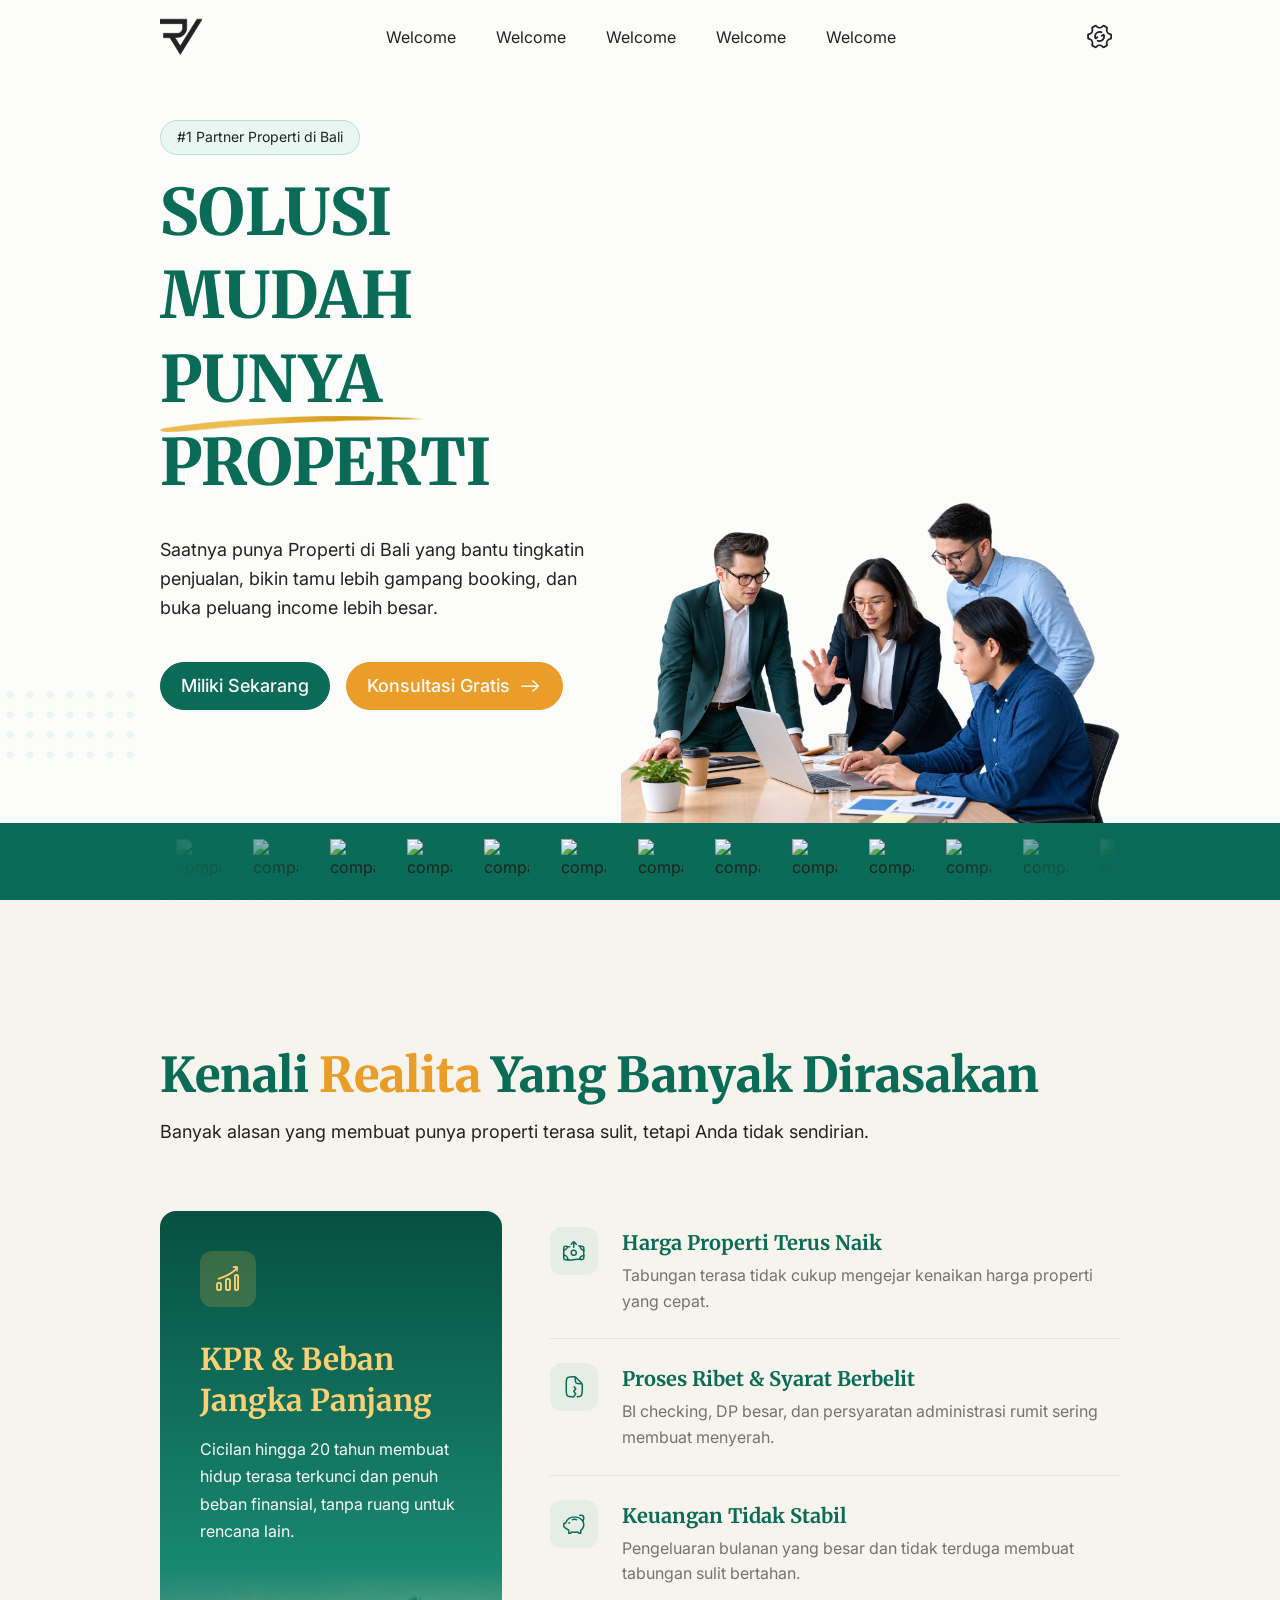
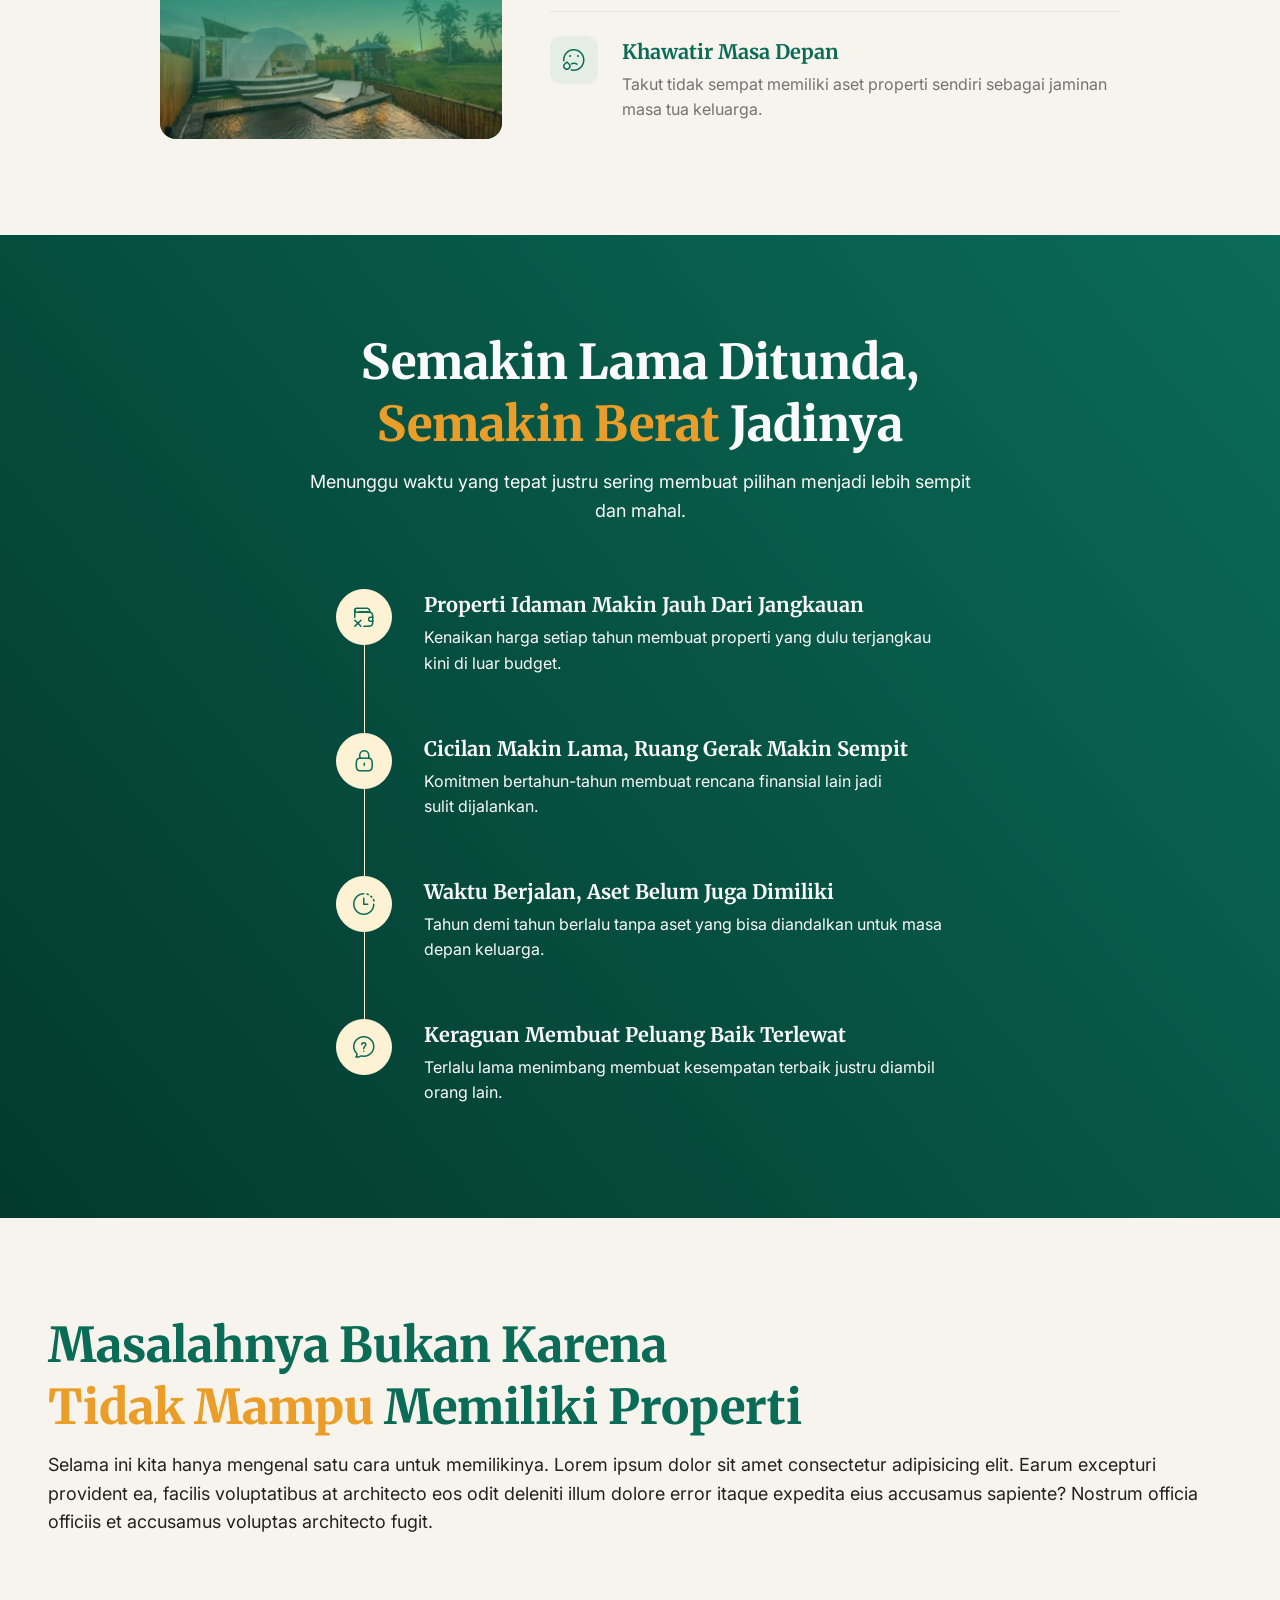
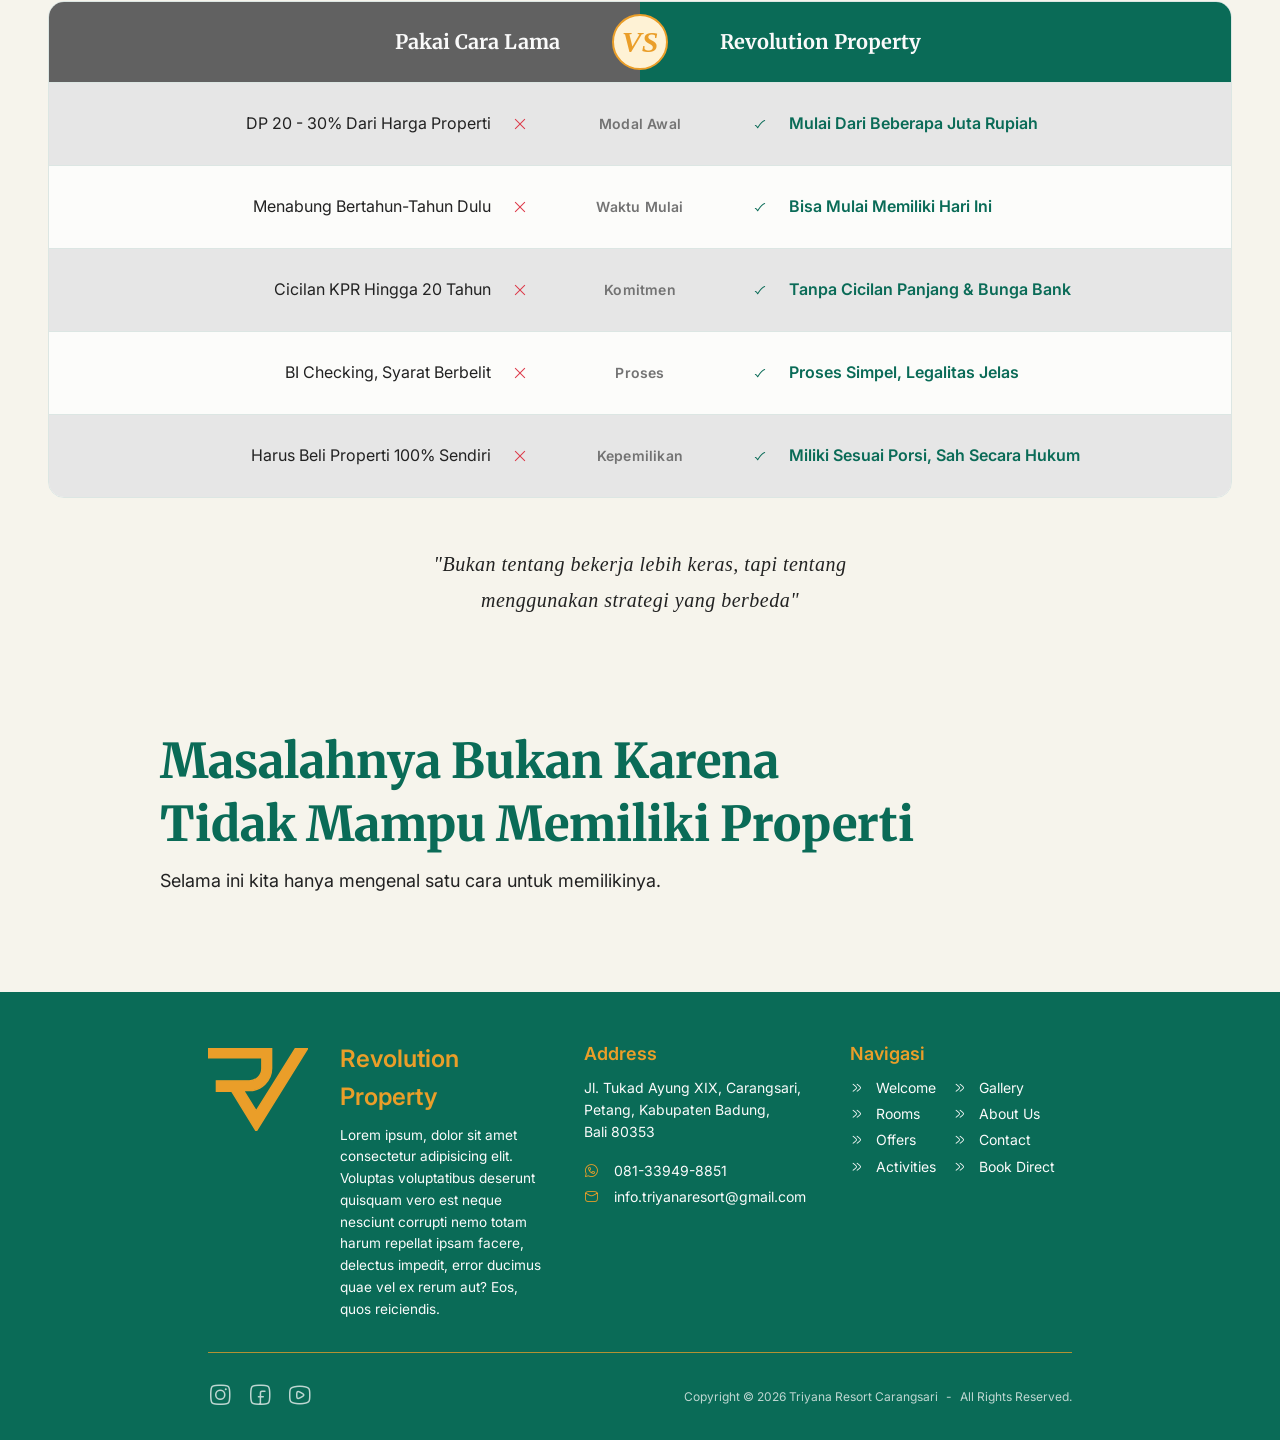
==== commit b74ea44a: "perbaikan section consequence dan comparison" ====
--- a/index.html
+++ b/index.html
@@ -324,123 +324,137 @@
             </div>
         </section>
 
-        <section id="reason">
+        <section id="consequence">
             <div class="wrapper">
                 <div class="head-sect">
-                    <p class="subtitle">sering dihadapi</p>
-                    <p class="title">Merasa <span class="underline">Begini</span>?</p>
-                    <p class="desc">Banyak alasan yang membuat punya properti terasa sulit, tetapi Anda tidak sendirian.</p>
-                </div>
-
-                <div class="reason-wrap">
-                    <div class="reason">
-                        <span><i class="ci ci-money-01"></i></span>
-                        <p>Harga properti semakin tidak masuk akal dari tahun ke tahun.</p>
-                    </div>
-                    <div class="reason">
-                        <span><i class="ci ci-percent"></i></span>
-                        <p>Bunga KPR tinggi dengan cicilan yang mengikat hingga puluhan tahun.</p>
-                    </div>
-                    <div class="reason">
-                        <span><i class="ci ci-clock-01"></i></span>
-                        <p>Belum memiliki aset pribadi, sementara waktu terus berjalan cepat.</p>
-                    </div>
-                    <div class="reason">
-                        <span><i class="ci ci-alert-circle"></i></span>
-                        <p>Takut rugi, salah memilih jenis properti, atau menyesal di kemudian hari.</p>
+                    <p class="title">Semakin lama ditunda, <span class="focus">semakin berat</span> jadinya</p>
+                    <p class="desc">Menunggu waktu yang tepat justru sering membuat pilihan menjadi lebih sempit dan mahal.</p>
+                </div>
+
+                <div class="consequence-wrap">
+                    <div class="item">
+                        <div class="dot">
+                            <i class="ci ci-wallet-remove-01"></i>
+                        </div>
+                        <p>Properti idaman makin jauh dari jangkauan</p>
+                        <p>Kenaikan harga setiap tahun membuat properti yang dulu terjangkau kini di luar budget.</p>
+                    </div>
+                    <div class="item">
+                        <div class="dot">
+                            <i class="ci ci-square-lock-02"></i>
+                        </div>
+                        <p>Cicilan makin lama, ruang gerak makin sempit</p>
+                        <p>Komitmen bertahun-tahun membuat rencana finansial lain jadi sulit dijalankan.</p>
+                    </div>
+                    <div class="item">
+                        <div class="dot">
+                            <i class="ci ci-time-quarter-02"></i>
+                        </div>
+                        <p>Waktu berjalan, aset belum juga dimiliki</p>
+                        <p>Tahun demi tahun berlalu tanpa aset yang bisa diandalkan untuk masa depan keluarga.</p>
+                    </div>
+                    <div class="item">
+                        <div class="dot">
+                            <i class="ci ci-bubble-chat-question"></i>
+                        </div>
+                        <p>Keraguan membuat peluang baik terlewat</p>
+                        <p>Terlalu lama menimbang membuat kesempatan terbaik justru diambil orang lain.</p>
                     </div>
                 </div>
             </div>
         </section>
 
-        <section id="strategy">
+        <section id="comparison">
             <div class="wrapper">
                 <div class="head-sect">
-                    <p class="title">masalahnya bukan karena <br>tidak mampu memiliki properti</p>
-                    <p class="desc">Selama ini kita hanya mengenal satu cara untuk memilikinya.</p>
-                </div>
-
-                <div class="difference">
-                    <div class="the-way old">
-                        <div class="title-way">
-                            <p>cara konvensional</p>
-                            <p>Jalan panjang yang sangat melelahkan</p>
-                        </div>
-                        <div class="steps">
-                            <div class="step-item">
-                                <i class="ci ci-alien-02"></i>
-                                <div>
-                                    <p>penghasilan</p>
-                                    <p></p>
-                                </div>
-                            </div>
-                            <div class="step-item">
-                                <i class="ci ci-alien-02"></i>
-                                <div>
-                                    <p>nabung lama</p>
-                                    <p></p>
-                                </div>
-                            </div>
-                            <div class="step-item">
-                                <i class="ci ci-alien-02"></i>
-                                <div>
-                                    <p>DP besar</p>
-                                    <p></p>
-                                </div>
-                            </div>
-                            <div class="step-item">
-                                <i class="ci ci-alien-02"></i>
-                                <div>
-                                    <p>KPR & Bunga</p>
-                                    <p></p>
-                                </div>
-                            </div>
-                            <div class="step-item">
-                                <i class="ci ci-alien-02"></i>
-                                <div>
-                                    <p>Cicilan panjang</p>
-                                    <p></p>
-                                </div>
-                            </div>
-                        </div>
-                    </div>
-
-                    <div class="versus">VS</div>
-
-                    <div class="the-way new">
-                        <div class="title-way">
-                            <p>cara konvensional</p>
-                            <p>Jalan panjang yang sangat melelahkan</p>
-                        </div>
-                        <div class="steps">
-                            <div class="step-item">
-                                <i class="ci ci-alien-02"></i>
-                                <div>
-                                    <p>penghasilan</p>
-                                    <p></p>
-                                </div>
-                            </div>
-                            <div class="step-item">
-                                <i class="ci ci-alien-02"></i>
-                                <div>
-                                    <p>strategi kepemilikan</p>
-                                    <p></p>
-                                </div>
-                            </div>
-                            <div class="step-item">
-                                <i class="ci ci-alien-02"></i>
-                                <div>
-                                    <p>akses properti</p>
-                                    <p></p>
-                                </div>
-                            </div>
-                            <div class="step-item">
-                                <i class="ci ci-alien-02"></i>
-                                <div>
-                                    <p>aset & lifestyle</p>
-                                    <p></p>
-                                </div>
-                            </div>
+                    <p class="title">masalahnya bukan karena <span><span class="focus">tidak mampu</span> memiliki properti</span></p>
+                    <p class="desc">Selama ini kita hanya mengenal satu cara untuk memilikinya. Lorem ipsum dolor sit amet consectetur adipisicing elit. Earum excepturi provident ea, facilis voluptatibus at architecto eos odit deleniti illum dolore error itaque expedita eius accusamus sapiente? Nostrum officia officiis et accusamus voluptas architecto fugit.</p>
+                </div>
+
+                <div class="diff-table">
+                    <div class="diff-head">
+                        <div class="th old">pakai Cara lama</div>
+                        <div class="vs">VS</div>
+                        <div class="th new">revolution property</div>
+                    </div>
+
+                    <div class="diff-row">
+                        <div class="cell old">
+                            DP 20 - 30% dari harga properti
+                            <span class="icon x">
+                               <i class="ci ci-cancel-01"></i>
+                            </span>
+                        </div>
+                        <div class="cat">Modal awal</div>
+                        <div class="cell new">
+                            <div class="icon check">
+                                <i class="ci ci-tick-01"></i>    
+                            </div>
+                            Mulai dari beberapa juta rupiah
+                        </div>
+                    </div>
+
+                    <div class="diff-row">
+                        <div class="cell old">
+                            Menabung bertahun-tahun dulu
+                            <span class="icon x">
+                                <i class="ci ci-cancel-01"></i>
+                            </span>
+                        </div>
+                        <div class="cat">Waktu mulai</div>
+                        <div class="cell new">
+                            <div class="icon check">
+                                <i class="ci ci-tick-01"></i>    
+                            </div>
+                            Bisa mulai memiliki hari ini
+                        </div>
+                    </div>
+
+                    <div class="diff-row">
+                        <div class="cell old">
+                            Cicilan KPR hingga 20 tahun
+                            <span class="icon x">
+                                <i class="ci ci-cancel-01"></i>
+                            </span>
+                        </div>
+                        <div class="cat">Komitmen</div>
+                        <div class="cell new">
+                            <div class="icon check">
+                                <i class="ci ci-tick-01"></i>    
+                            </div>
+                            Tanpa cicilan panjang & bunga bank
+                        </div>
+                    </div>
+
+                    <div class="diff-row">
+                        <div class="cell old">
+                            BI checking, syarat berbelit
+                            <span class="icon x">
+                                <i class="ci ci-cancel-01"></i>
+                            </span>
+                        </div>
+                        <div class="cat">Proses</div>
+                        <div class="cell new">
+                            <div class="icon check">
+                                <i class="ci ci-tick-01"></i>    
+                            </div>
+                            Proses simpel, legalitas jelas
+                        </div>
+                    </div>
+
+                    <div class="diff-row">
+                        <div class="cell old">
+                            Harus beli properti 100% sendiri
+                            <span class="icon x">
+                                <i class="ci ci-cancel-01"></i>
+                            </span>
+                        </div>
+                        <div class="cat">Kepemilikan</div>
+                        <div class="cell new">
+                            <div class="icon check">
+                                <i class="ci ci-tick-01"></i>    
+                            </div>
+                            Miliki sesuai porsi, sah secara hukum
                         </div>
                     </div>
                 </div>
--- a/assets/css/main.css
+++ b/assets/css/main.css
@@ -154,10 +154,9 @@
     
     .subtitle {
         color: var(--sc-400);
-        font-size: var(--cr-font-size-sm);
         font-weight: 600;
         line-height: 1.3;
-        text-transform: capitalize;
+        text-transform: uppercase;
         margin-bottom: 1rem;
     }
     .title {
@@ -166,9 +165,9 @@
         font-family: var(--font-second);
         font-size: var(--cr-font-size-3xl);
         font-weight: 800;
-        line-height: 1.4;
+        line-height: 1.3;
         text-transform: capitalize;
-        margin-bottom: .5rem;
+        margin-bottom: .75rem;
 
         .focus {
             color: var(--secondary);
@@ -176,6 +175,7 @@
     }
     .desc {
         font-size: var(--cr-font-size-lg);
+        margin-bottom: 2rem;
 
         span {
             display: block;
@@ -221,7 +221,7 @@
     #mainHeader .hero,
     #mainHeader .running-logo,
     #problem .wrapper,
-    #reason .wrapper,
+    #consequence .wrapper,
     #strategy .wrapper,
     footer .footer-wrap {
         width: 100%;
@@ -782,7 +782,7 @@
                 font-size: var(--cr-font-size-xs);
                 padding: .35rem 1rem;
                 margin-bottom: 1rem;
-                background: hsl(from var(--pr-300) h s l / .2);
+                background: hsl(from var(--pr-300) h s l / .15);
                 border: 1px solid var(--pr-200);
                 border-radius: 3rem;
             }
@@ -929,7 +929,7 @@
             position: relative;
             padding: 1.5rem;
             padding-bottom: 150px;
-            background: linear-gradient(to bottom, var(--pr-700), var(--pr-400));
+            background: linear-gradient(to bottom, var(--pr-800), var(--pr-500));
             border-radius: 1rem;
             isolation: isolate;
             overflow: hidden;
@@ -1006,8 +1006,8 @@
                 justify-content:center;
                 color: var(--primary);
                 font-size: var(--cr-font-size-2xl);
-                background: hsl(from var(--pr-400) h s l / .15);
-                border-radius: .5rem;
+                background: hsl(from var(--pr-400) h s l / .1);
+                border-radius: .75rem;
             }
             .row-icon img {
                 width: 70%;
@@ -1018,166 +1018,182 @@
                 font-family: var(--font-second);
                 font-weight: 700;
                 text-transform: capitalize;
-                margin-bottom: .5rem;
+                margin-bottom: .25rem;
             }
             .row-desc {
                 color: var(--text-muted);
                 font-size: var(--cr-font-size-sm);
-                max-width: 500px;
-            }
-        }
-    }
-/* #endregion ====================== */
-
-/* #region ====== REASON ====== */
-    #reason {
+                max-width: 520px;
+            }
+        }
+    }
+/* #endregion ====================== */
+
+/* #region ====== CONSEQUENCE ====== */
+    #consequence {
+        position: relative;
+        padding: var(--section-padding-y) var(--main-padding-x);
+        background: linear-gradient(50deg, var(--pr-900), var(--pr-700));
+        overflow: hidden;
+
+        .head-sect {
+            text-align: center;
+
+            .title, .desc {
+                color: var(--static-white);
+            }
+        }
+        .consequence-wrap {
+            padding-left: 4rem;
+            margin-top: 2.5rem;
+
+            .item {
+                position: relative;
+                color: var(--static-white);
+                padding-bottom: 2.5rem;
+            }
+            .item:last-child {
+                padding-bottom:0;
+            }
+            .item::before {
+                position: absolute;
+                content: "";
+                top: .5rem;
+                left: -2.5rem;
+                bottom: 0;
+                width: 1px;
+                background: var(--sc-100);
+            }
+            .item:last-child::before {
+                display: none;
+            }
+            .dot {
+                position: absolute;
+                top: 0;
+                left: -4rem;
+                width: 3rem;;
+                height: 3rem;
+                display: flex;
+                align-items: center;
+                justify-content: center;
+                color: var(--primary);
+                font-size: var(--cr-font-size-2xl);
+                background: var(--sc-100);
+                border: 1px solid var(--sc-100);
+                border-radius: 50%;
+                z-index: 5;
+            }
+            p:nth-of-type(1) {
+                font-family: var(--font-second);
+                font-weight: 700;
+                text-transform: capitalize;
+                margin-bottom: .25rem;
+            }
+            p:nth-of-type(2) {
+                font-size: var(--cr-font-size-sm);
+                max-width: 520px;
+            }
+        }
+    }
+/* #endregion ====================== */
+
+/* #region ====== COMPARISON ====== */
+    #comparison {
         position: relative;
         padding: var(--section-padding-y) var(--main-padding-x);
         overflow: hidden;
 
-        .reason-wrap {
+        .diff-table {
+            margin-top: 2.5rem;
+            background: var(--surface-0);
+            border: 1px solid var(--border);
+            border-radius: 1rem;
+            overflow: hidden;
+        }
+        .diff-head {
+            position: relative;
             display: grid;
-            gap: 1rem;
-            margin-top: 2.5rem;
-        }
-        .reason {
+            grid-template-columns: 1fr 1fr;
+            align-items: center;
+        }
+        .th {
+            font-family: var(--font-second);
+            font-weight: 700;
+            text-align: center;
+            text-transform: capitalize;
+            height: 100%;
+            padding: 1rem 2rem;
+        }
+        .th.old {
+            color: var(--static-white);
+            background: light-dark(#616161, #686868);
+        }
+        .th.new {
+            color: var(--static-white);
+            background: var(--primary);
+        }
+        .vs {
+            position: absolute;
+            left: 50%;
+            transform: translateX(-50%);
             display: flex;
             align-items: center;
-            gap: 1.25rem;
-            padding: 1.25rem 1.5rem;
-            background-color: rgba(255, 255, 255, 0.06);
-            border: 1px solid rgba(255, 255, 255, 0.12);
-            border-radius: .75rem;
-            box-shadow: 0 8px 32px 0 rgba(0, 0, 0, 0.25);
-            backdrop-filter: blur(12px);
-            -webkit-backdrop-filter: blur(12px);
-            transition: transform 0.4s cubic-bezier(0.25, 0.8, 0.25, 1),
-                        background-color 0.4s ease,
-                        border-color 0.4s ease,
-                        box-shadow 0.4s ease;
-
-            &:hover {
-                transform: translateY(-5px);
-                background-color: rgba(255, 255, 255, 0.12);
-                border-color: hsl(from var(--secondary) h s l / .5);
-                box-shadow: 0 12px 40px 0 rgba(0, 0, 0, 0.35), 0 0 20px hsl(from var(--secondary) h s l / .1);
-
-                span {
-                    background-color: var(--secondary);
-                    color: var(--pr-900);
-                    box-shadow: 0 4px 15px hsl(from var(--secondary) h s l / .4);
-                }
-            }
-
-            span {
-                display: grid;
-                place-items: center;
-                min-width: 48px;
-                width: 48px;
-                aspect-ratio: 1;
-                color: var(--secondary);
-                font-size: 1.35rem;
-                background-color: rgba(255, 255, 255, 0.08);
-                border: 1px solid rgba(255, 255, 255, 0.15);
-                border-radius: 50%;
-                box-shadow: none;
-                transition: all 0.3s ease;
-            }
-            p {
-                font-weight: 500;
-                line-height: 1.5;
-                margin-bottom: 0;
-            }
-        }
-    }
-/* #endregion ====================== */
-
-/* #region ====== STRATEGY ====== */
-    #strategy {
-        position: relative;
-        padding: var(--section-padding-y) var(--main-padding-x);
-        overflow: hidden;
-
-        .difference {
+            justify-content:center;
+            width: 3rem;
+            height: 3rem;
+            color:var(--secondary);
+            font-family: var(--font-second);
+            font-size: var(--cr-font-size-xl);
+            font-style: italic;
+            font-weight: 700;
+            border-radius: 50%;
+            background: var(--sc-100);
+            border: 2px solid var(--secondary);
+        }
+
+        .diff-row {
             display: grid;
-            gap: 1.5rem;
-            margin-top: 2.5rem;
-        }
-
-        .the-way {
-            padding: 1.25rem 1rem;
-            background-color: var(--text-light);
-            border: 1px solid var(--border);
-            border-radius: .75rem;
-        }
-        .the-way.new {
-            color: var(--static-white);
-            background-color: var(--pr-600);
-        }
-
-        .title-way {
-            margin-bottom: 1.25rem;
-
-            p:first-child {
-                font-family: var(--font-second);
-                font-size: var(--cr-font-size-lg);
-                font-weight: 700;
-                text-transform: capitalize;
-                margin-bottom: 0;
-            }
-            p:last-child {
-                margin-bottom: 0;
-            }
-        }
-
-        .steps {
-            display: grid;
-            gap: 1rem;
-
-            .step-item {
-                display: flex;
-                align-items: center;
-                gap: .75rem;
-            }
-            .step-item i {
-                display: grid;
-                place-items: center;
-                width: 40px;
-                height: 40px;
-                font-size: var(--cr-font-size-lg);
-                border: 2px solid var(--border);
-                border-radius: 50%;
-            }
-            .step-item p:first-child {
-                text-transform: capitalize;
-                margin-bottom: 0;
-            }
-            .step-item p:last-child {
-                margin-bottom: 0;
-            }
-        }
-
-        .versus {
-            position: relative;
-            display: grid;
-            place-items: center;
-            width: 70px;
-            aspect-ratio: 1;
-            color: var(--secondary);
-            font-family: var(--font-second);
-            font-size: var(--cr-font-size-3xl);
-            font-weight: 800;
-            font-style: italic;
-            margin-inline: auto;
-            border: 3px solid var(--secondary);
-            border-radius: 50%;
-            isolation: isolate;
-        }
-
+            grid-template-columns: 1fr;
+            justify-content: flex-start;
+            align-items: center;
+            text-transform: capitalize;
+            border-top: 1px solid var(--border);
+        }
+        .diff-row:nth-child(even) {
+            background: light-dark(#e6e6e6, #071512); 
+        }
+        .cell {
+            display: flex;
+            justify-content: center;
+            align-items: center;
+        }
+        .cell.old {
+            padding: 1.25rem 1rem .75rem 1rem;
+            flex-direction: row-reverse;
+        }
+        .cell.new {
+            color: var(--primary);
+            font-weight: 600;
+            padding: .75rem 1rem 1.25rem 1rem;
+        }
+
+        .icon {
+            display: none;
+        }
+        .cat {
+            color: var(--text-muted);
+            font-size: var(--cr-font-size-sm);
+            font-weight: 600;
+            text-align: center;
+            letter-spacing: 0.2px;
+        }        
         .quote {
             font-family: var(--font-second);
-            font-size: var(--cr-font-size-2xl);
+            font-size: var(--cr-font-size-lg);
+            font-style: italic;
             text-align: center;
+            letter-spacing: 0.5px;
+            line-height: 1.8;
             margin-top: 3rem;
         }
     }
--- a/assets/css/responsive.css
+++ b/assets/css/responsive.css
@@ -31,7 +31,7 @@
                 padding-top: calc(80px + 2rem);
                 
                 .top {
-                    font-size: var(--cr-font-size);
+                    font-size: var(--cr-font-size-sm);
                 }
                 p:nth-of-type(1) {
                     font-size: 3.5rem;
@@ -65,6 +65,7 @@
         #problem {
             .problem-wrap {
                 grid-template-columns: 0.85fr 1.15fr;
+                margin-top: 4rem;
             }
             .feature {
                 padding: 1.75rem;
@@ -77,42 +78,94 @@
                     margin-bottom: 1rem;
                 }
             }
-            .problem-row {
-                .row-title {
-                    font-size: var(--cr-font-size-lg);
-                }
-                .row-desc {
-                    font-size: var(--cr-font-size);
-                }
-            }
-        }
-    /* #endregion ====================== */
-
-    /* #region ====== REASON ====== */
-        #reason {
-            .reason-wrap {
-                grid-template-columns: 1fr 1fr;
-                gap: 1.5rem;
-            }
-            .reason {
-                padding: 1.5rem;
-                gap: 1.25rem;
-            }
-        }
-    /* #endregion ====================== */
-
-    /* #region ====== STRATEGY ====== */
-        #strategy {
-            .difference {
-                grid-template-columns: 1fr auto 1fr;
+        }
+    /* #endregion ====================== */
+
+    /* #region ====== CONSEQUENCE ====== */
+        #consequence {
+            .head-sect {
+                margin-bottom: 4rem;
+            }
+            .consequence-wrap {
+                width: fit-content;
+                padding-left: 5.5rem;
+                margin-inline: auto;
+                margin-top: 4rem;
+
+                .item::before {
+                    left: -3.75rem;
+                }
+                .dot {
+                    left: -5.5rem;
+                    width: 3.5rem;;
+                    height: 3.5rem;
+                }
+            }
+        }
+    /* #endregion ====================== */
+
+    /* #region ====== COMPARISON ====== */
+        #comparison {
+            .diff-table {
+                margin-top: 4rem;
+            }
+            .th {
+                font-size: var(--cr-font-size-xl);
+                padding: 1.5rem 4rem;
+            }            
+            .th.old {
+                text-align: right;
+            }
+            .th.new {
+                text-align: left;
+            }
+            .vs {
+                width: 3.25rem;
+                height: 3.25rem;
+                font-size: var(--cr-font-size-2xl);
+            }
+
+            .diff-row {
+                grid-template-columns: 1fr 125px 1fr;
+            }
+            .cell {
+                justify-content: flex-end;
+                gap: 1rem;
+            }
+            .cell.old {
+                padding: 1.5rem 1rem;
+                flex-direction: row;
+            }
+            .cell.new {
+                justify-content: flex-start;
+                padding: 1.5rem 1rem;
+            }
+
+            .icon {
+                display: flex;
                 align-items: center;
-            }
-
-            .the-way {
-                min-height: 100%;
-            }
-        }
-    /* #endregion ====================== */
+                justify-content: center;
+                width: 26px;
+                height: 26px;
+                border-radius:50%;
+            }
+            .icon.x {
+                color: var(--red);
+                background: hsl(from var(--red) h s l / .15);
+            }
+            .icon.check {
+                color: var(--primary);
+                background: hsl(from var(--primary) h s l / .15);
+            }
+
+            .quote {
+                font-size: var(--cr-font-size-xl);
+                max-width: 50ch;
+                margin-inline: auto;
+            }
+        }
+    /* #endregion ====================== */
+
 
 }
 
@@ -341,16 +394,61 @@
                     font-size: var(--cr-font-size-3xl);
                 }
             }
-        }
-    /* #endregion ====================== */
-
-    /* #region ====== REASON ====== */
-        #reason {
-            .wrapper {
-                display: grid;
-                grid-template-columns: 38% auto;
-                gap: 3rem;
-                align-items: center;
+            .problem-row {
+                .row-title {
+                    font-size: var(--cr-font-size-xl);
+                }
+                .row-desc {
+                    font-size: var(--cr-font-size);
+                }
+            }
+        }
+    /* #endregion ====================== */
+
+    /* #region ====== CONSEQUENCE ====== */
+        #consequence {
+            .head-sect {
+                .title {
+                    max-width: 650px;
+                    margin-inline: auto;
+                }
+                .desc {
+                    max-width: 70%;
+                    margin-inline: auto;
+                }
+            }
+            .consequence-wrap {
+                p:nth-of-type(1) {
+                    font-size: var(--cr-font-size-xl);
+                }
+                p:nth-of-type(2) {
+                    font-size: var(--cr-font-size);
+                }
+            }
+        }
+    /* #endregion ====================== */
+
+    /* #region ====== COMPARISON ====== */
+        #comparison {
+            .title span:not(.focus) {
+                display: block;
+            }
+            .th {
+                padding: 1.5rem 5rem;
+            }  
+            .vs {
+                width: 3.5rem;
+                height: 3.5rem;
+                font-size: var(--cr-font-size-3xl);
+            }
+            .diff-row {
+                grid-template-columns: 1fr 150px 1fr;
+            }
+            .cell.old {
+                padding: 1.75rem 2rem;
+            }
+            .cell.new {
+                padding: 1.75rem 2rem;
             }
         }
     /* #endregion ====================== */
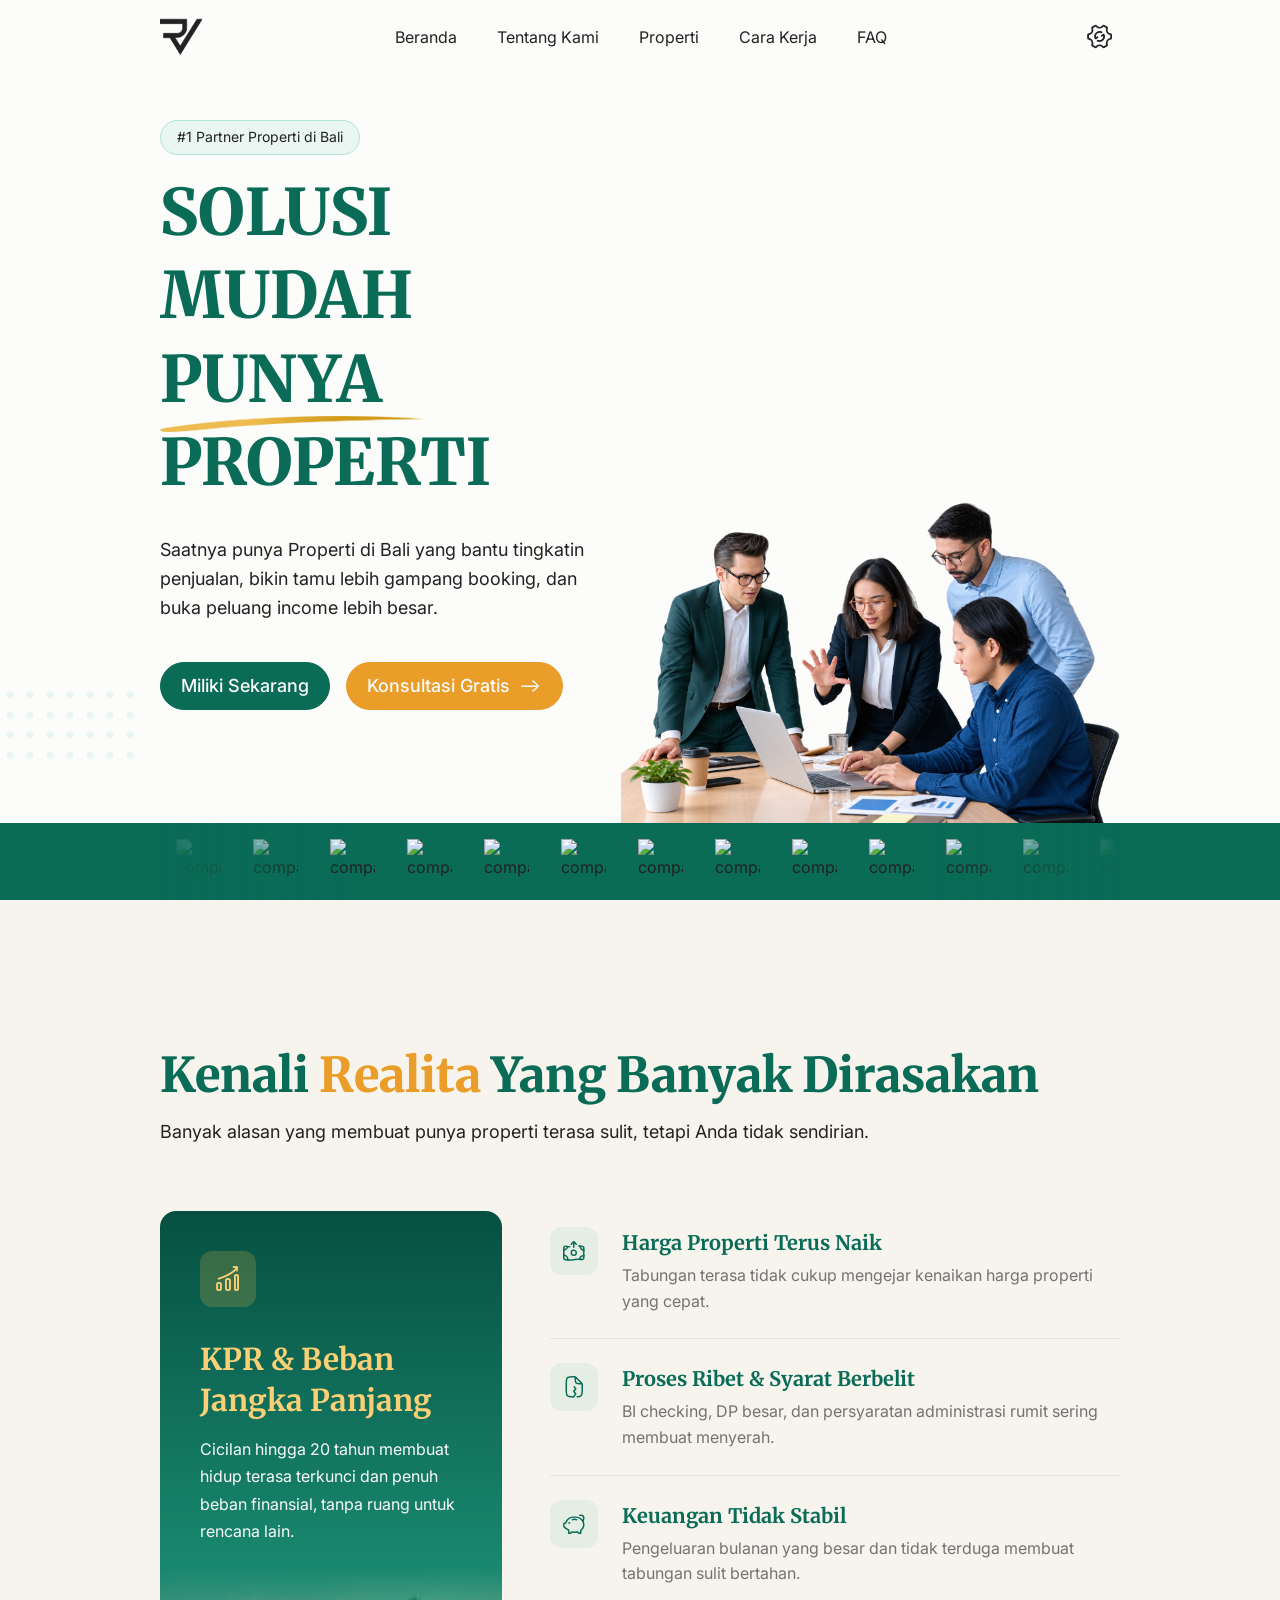
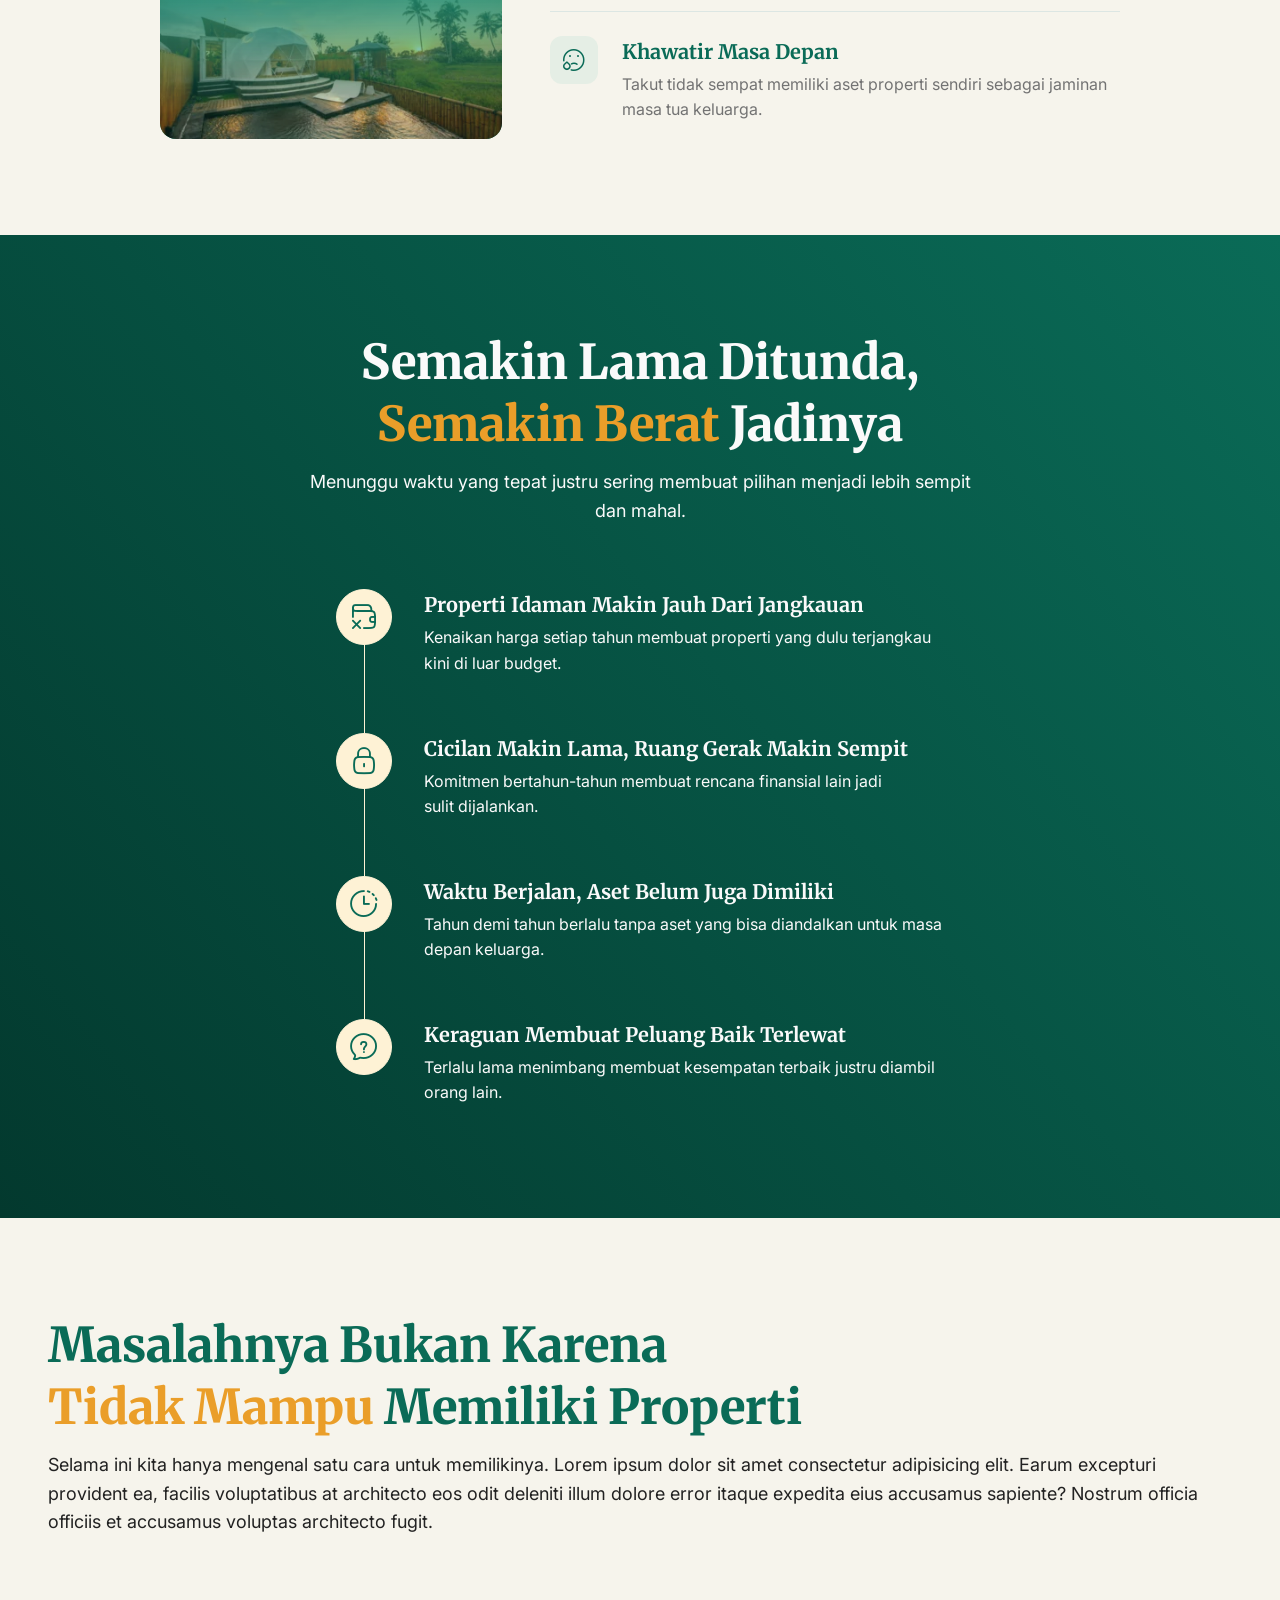
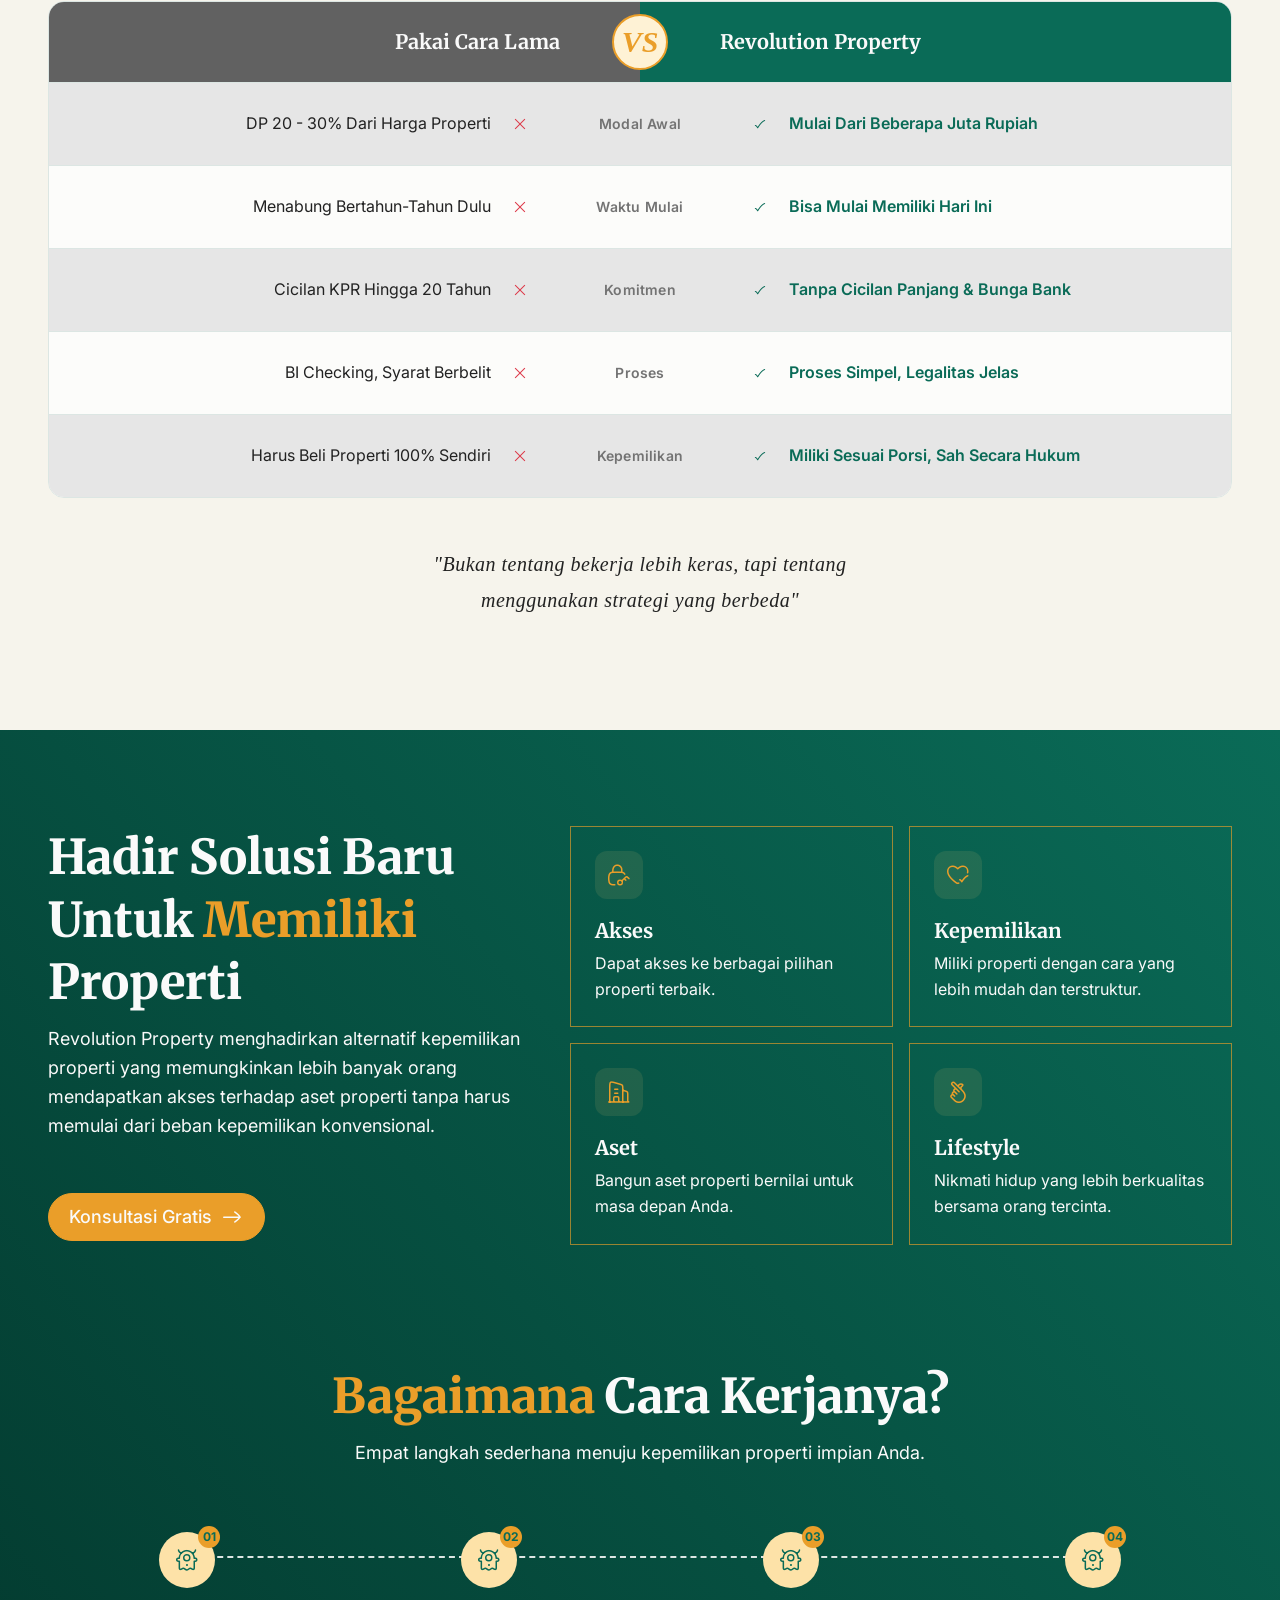
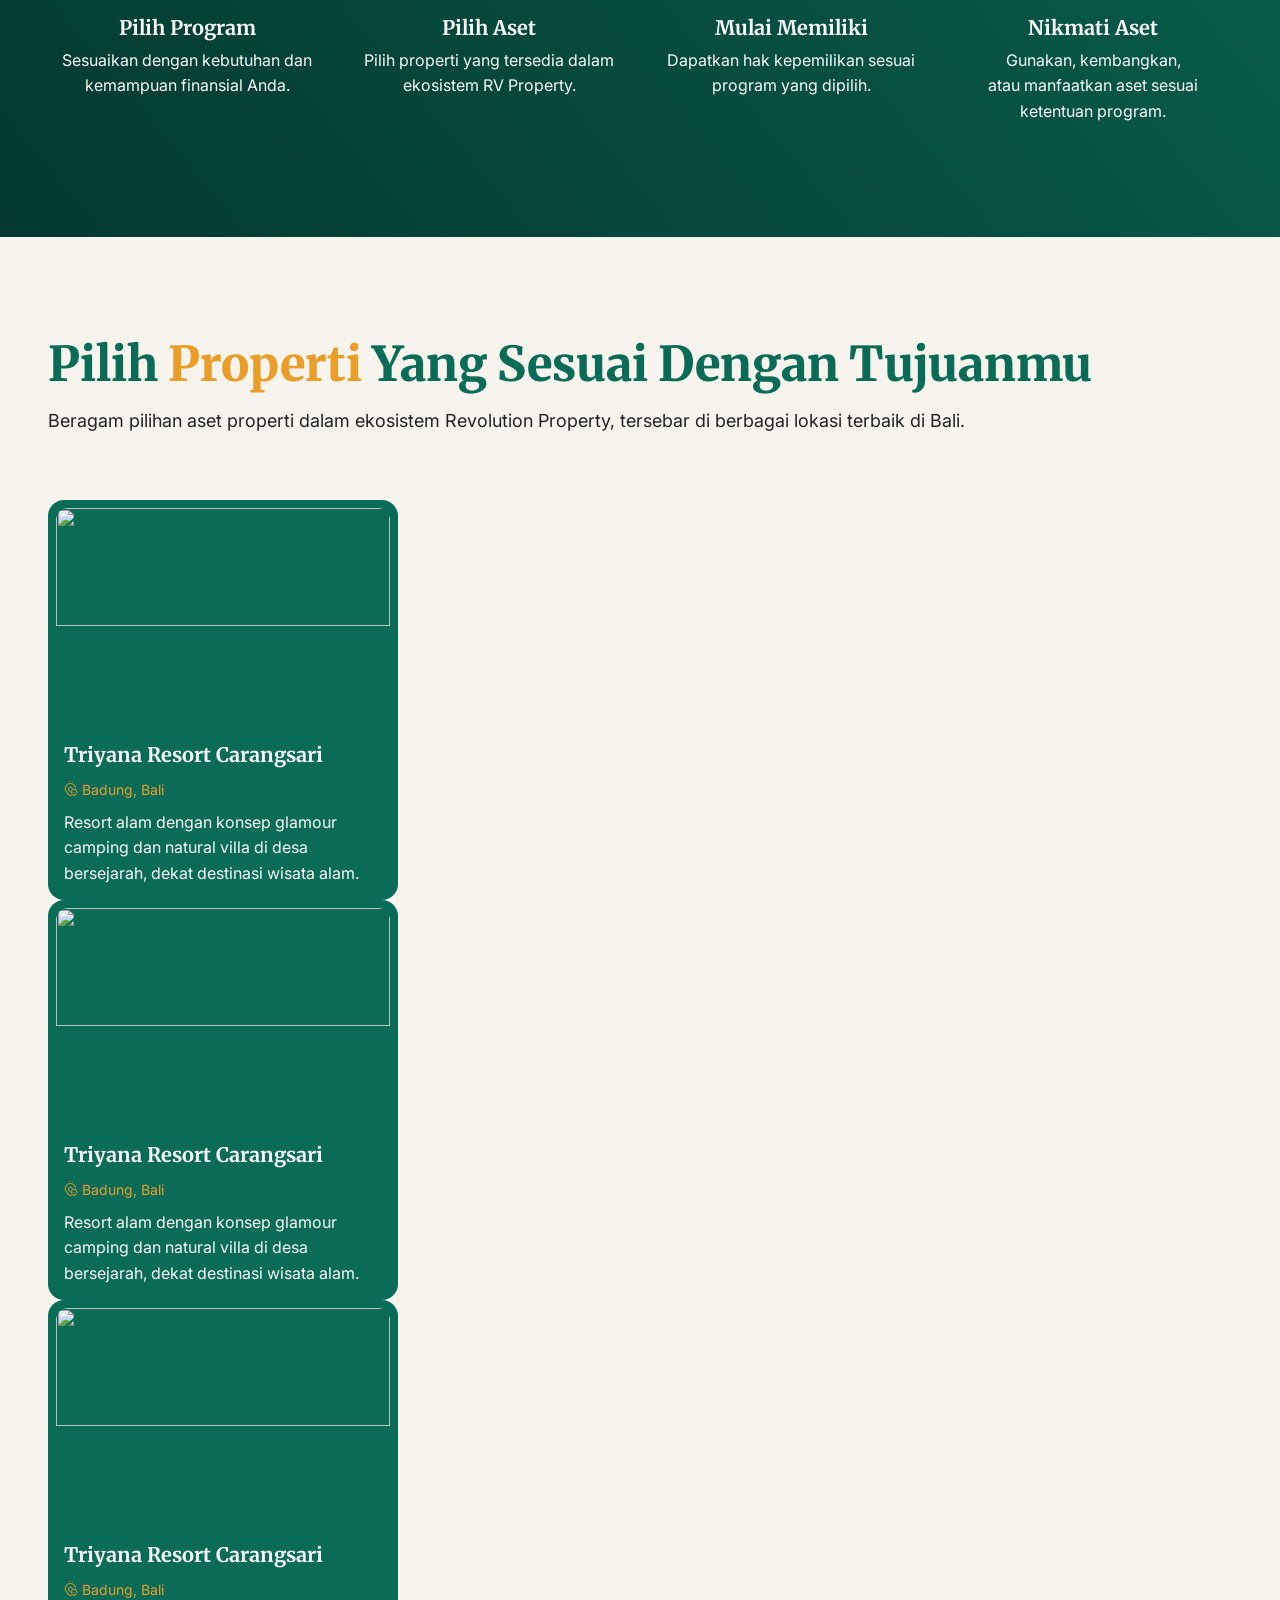
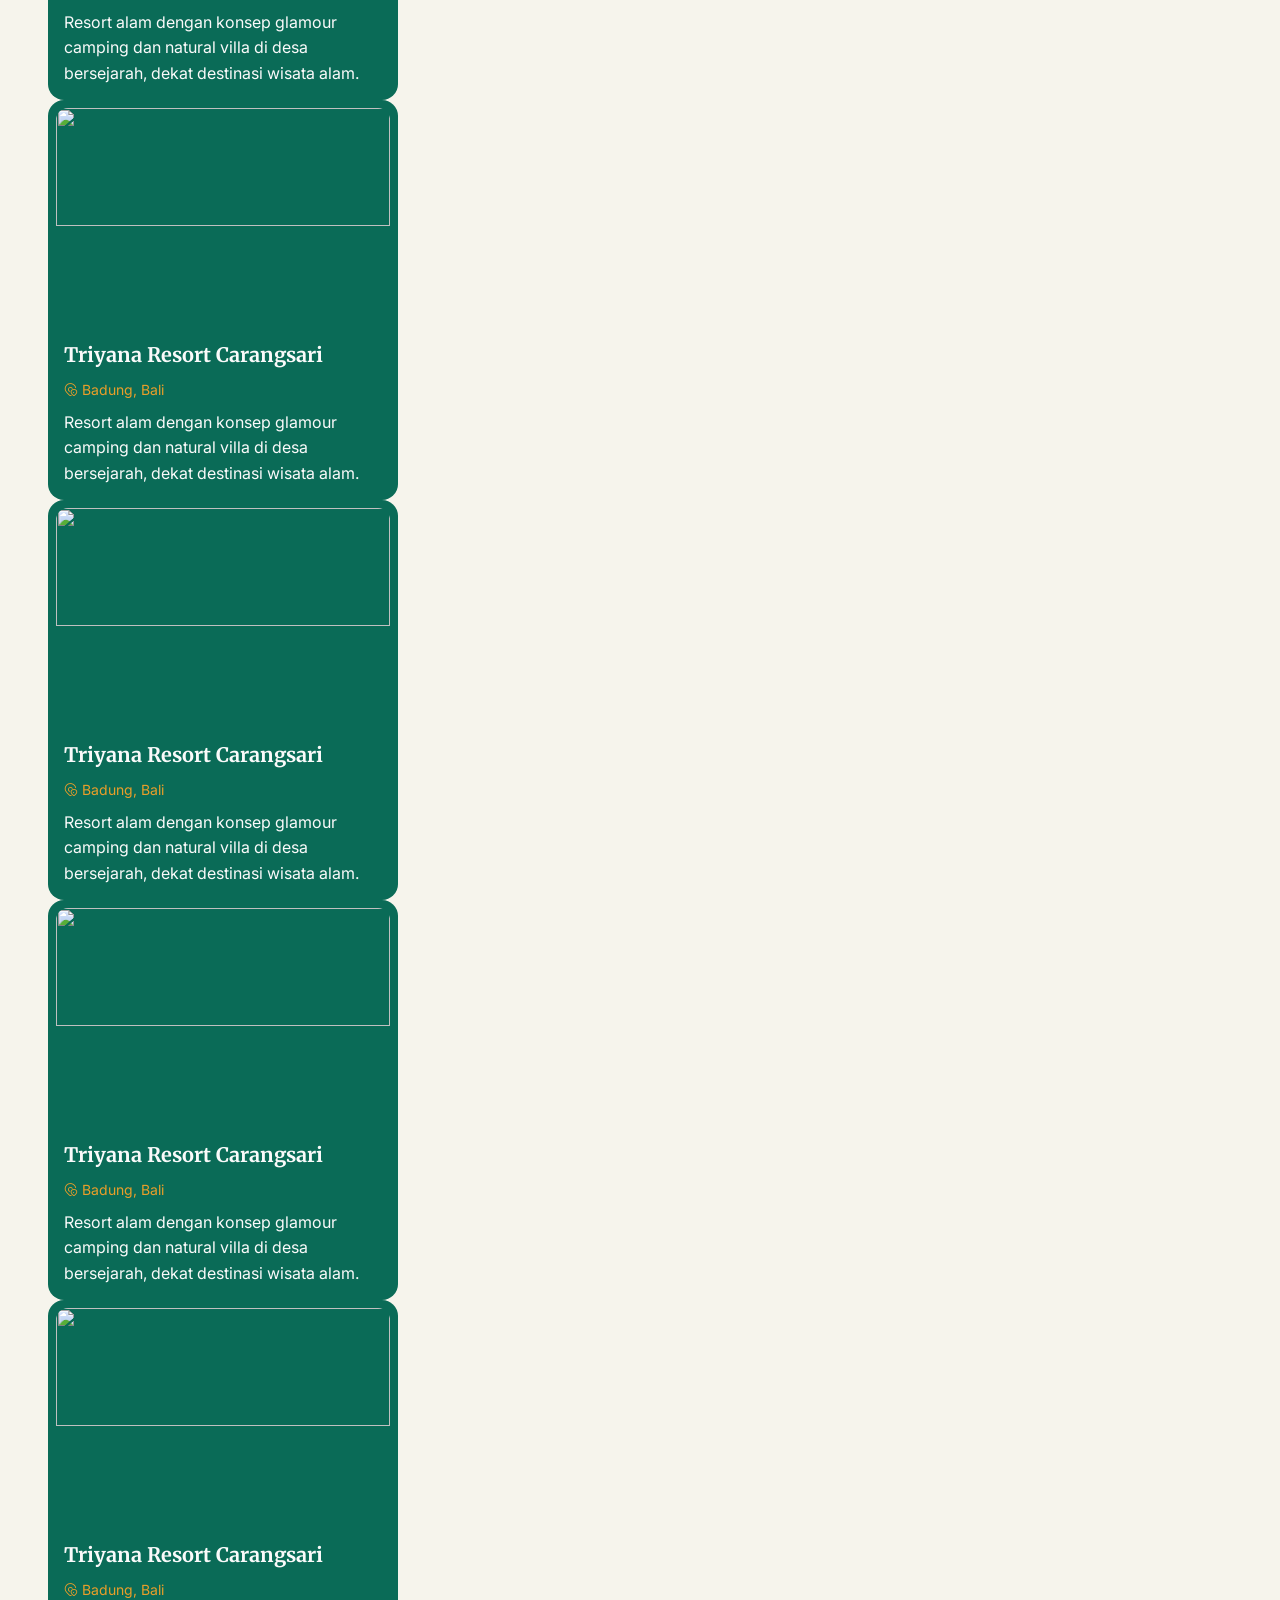
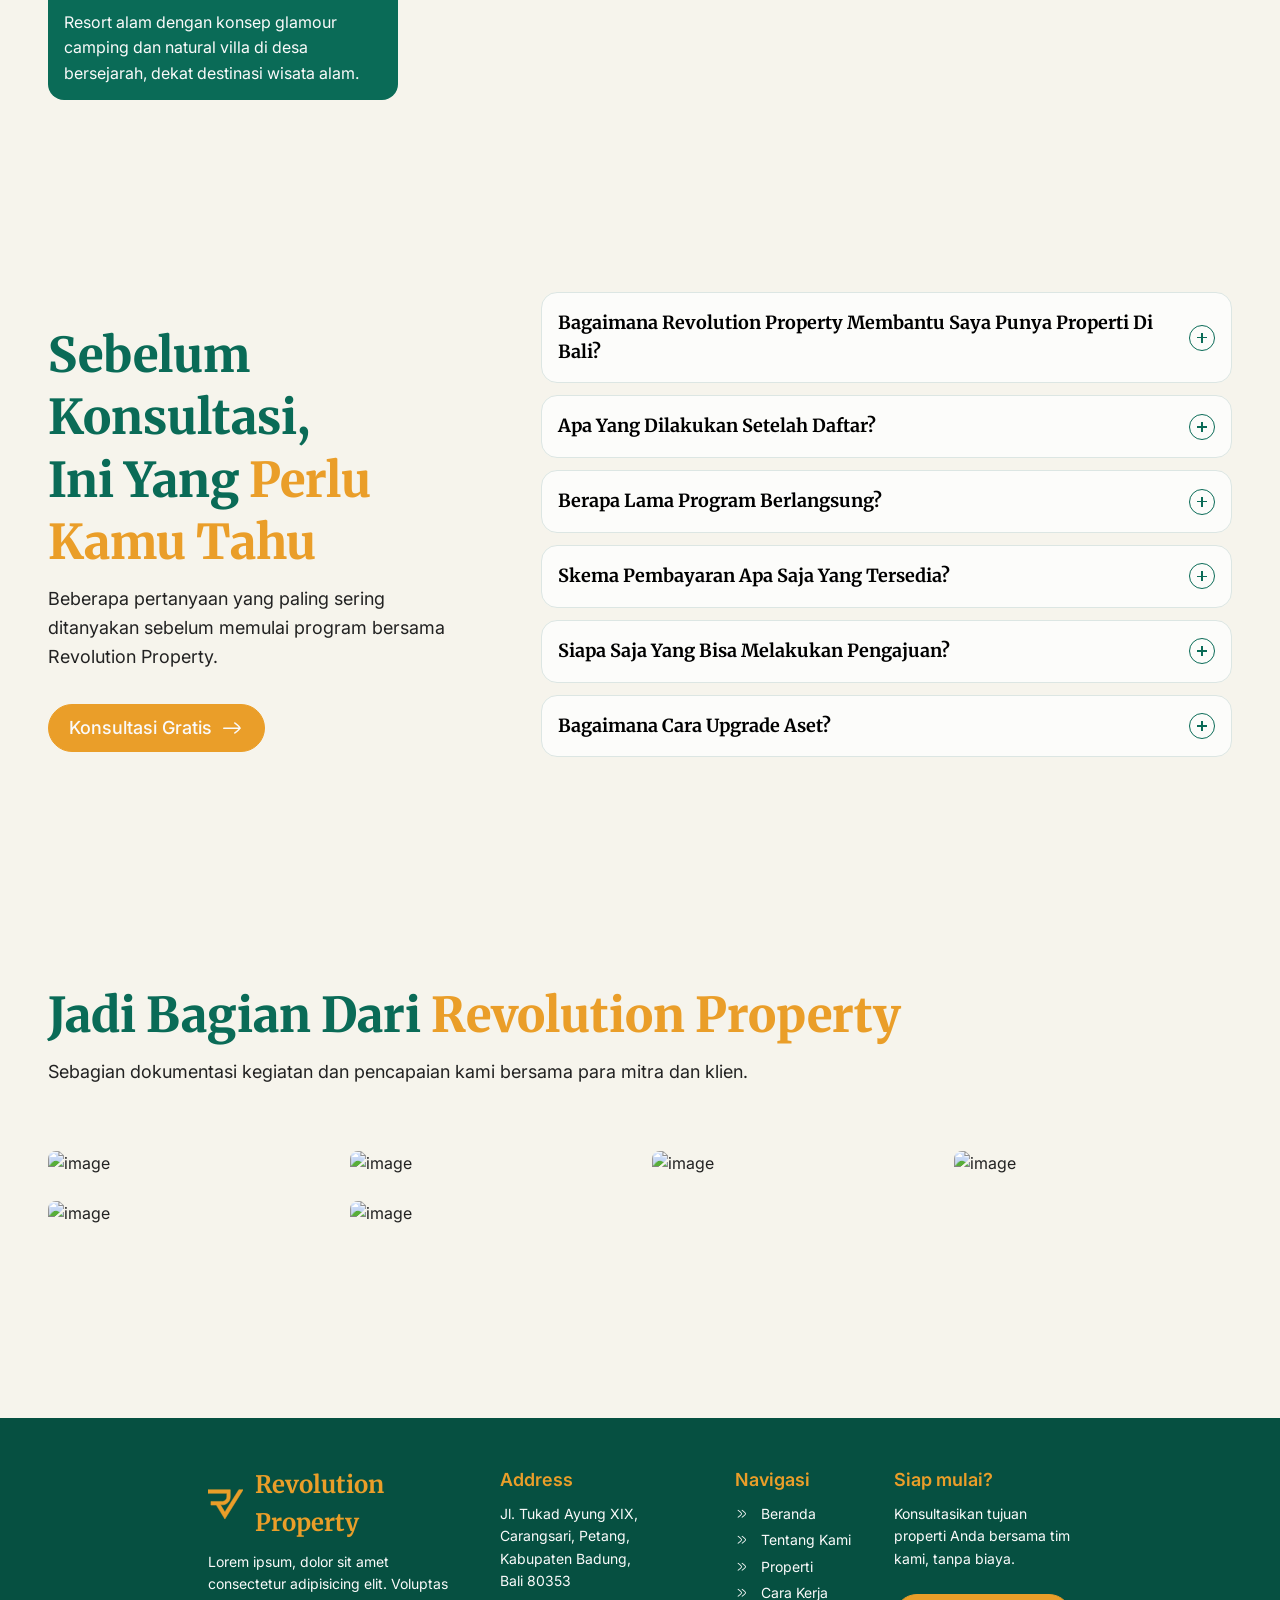
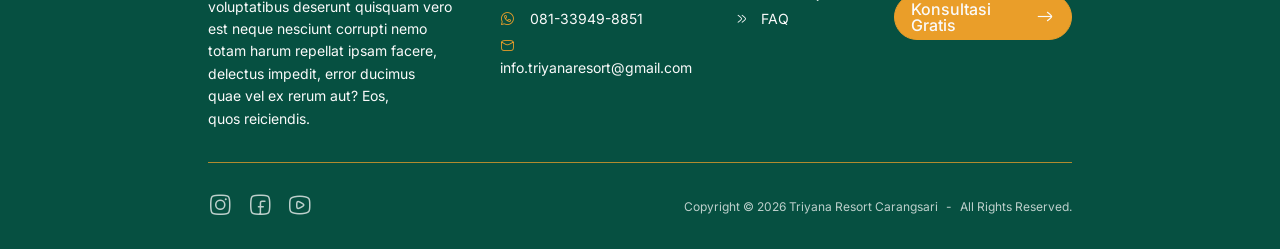
==== commit b89eded6: "add section solusi, cara kerja, properti, faq, galeri, footer" ====
--- a/index.html
+++ b/index.html
@@ -3,8 +3,9 @@
     <head>
         <meta charset="UTF-8">
         <meta name="viewport" content="width=device-width, initial-scale=1.0">
-        <title>Triyana Resort Carangsari</title>
-        <link rel="icon" type="image/x-icon" href="./favicon.ico">
+        <title>Revolution Property</title>
+        <!-- favicon -->
+        <link rel="icon" type="image/x-icon" href="https://rv-affiliate.azureedge.net/web-replika/favicon.ico">
         <!-- fonts -->
         <link rel="preconnect" href="https://fonts.googleapis.com">
         <link rel="preconnect" href="https://fonts.gstatic.com" crossorigin>
@@ -23,6 +24,10 @@
                 if (t) document.documentElement.setAttribute('data-theme', t);
             })();
         </script>
+        <!-- flickity -->
+        <link rel="stylesheet" href="https://unpkg.com/flickity@2/dist/flickity.min.css">
+        <!-- glightbox -->
+        <link rel="stylesheet" href="https://cdn.jsdelivr.net/npm/glightbox/dist/css/glightbox.min.css" />
     </head>
     <body>
         <nav id="navbar">
@@ -57,19 +62,19 @@
 
                     <ul>                        
                         <li>
-                            <a href="#about" class="nav-link">Welcome</a>
+                            <a href="" class="nav-link">Beranda</a>
                         </li>
                         <li>
-                            <a href="#about" class="nav-link">Welcome</a>
+                            <a href="#about" class="nav-link">Tentang Kami</a>
                         </li>
                         <li>
-                            <a href="#about" class="nav-link">Welcome</a>
+                            <a href="#about" class="nav-link">Properti</a>
                         </li>
                         <li>
-                            <a href="#about" class="nav-link">Welcome</a>
+                            <a href="#about" class="nav-link">Cara Kerja</a>
                         </li>
                         <li>
-                            <a href="#about" class="nav-link">Welcome</a>
+                            <a href="#about" class="nav-link">FAQ</a>
                         </li>
                     </ul>
                     
@@ -463,14 +468,288 @@
             </div>
         </section>
             
-        <section id="strategy">
+        <section id="solution">
+            <div class="wrapper-solution">
+                <div class="solution-text">
+                    <p class="title">Hadir solusi baru untuk <span class="focus">memiliki</span> properti</p>
+                    <p class="desc">Revolution Property menghadirkan alternatif kepemilikan properti yang memungkinkan lebih banyak orang mendapatkan akses terhadap aset properti tanpa harus memulai dari beban kepemilikan konvensional.</p>
+                    <a href="" class="cr-btn cr-secondary cr-lg">konsultasi gratis <i class="ci ci-arrow-right-02"></i></a>
+                </div>
+
+                <div class="solution-grid">
+                    <div class="item">
+                        <div class="icon">
+                            <i class="ci ci-lock-key"></i>
+                        </div>
+                        <div>
+                            <div class="item-title">Akses</div>
+                            <div class="item-desc">Dapat akses ke berbagai pilihan properti terbaik.</div>
+                        </div>
+                    </div>
+                    <div class="item">
+                        <div class="icon">
+                            <i class="ci ci-heart-check"></i>
+                        </div>
+                        <div>
+                            <div class="item-title">Kepemilikan</div>
+                            <div class="item-desc">Miliki properti dengan cara yang lebih mudah dan terstruktur.</div>
+                        </div>
+                    </div>
+                    <div class="item">
+                        <div class="icon">
+                            <i class="ci ci-building-03"></i>
+                        </div>
+                        <div>
+                            <div class="item-title">Aset</div>
+                            <div class="item-desc">Bangun aset properti bernilai untuk masa depan Anda.</div>
+                        </div>
+                    </div>
+                    <div class="item">
+                        <div class="icon">
+                            <i class="ci ci-love-korean-finger"></i>
+                        </div>
+                        <div>
+                            <div class="item-title">Lifestyle</div>
+                            <div class="item-desc">Nikmati hidup yang lebih berkualitas bersama orang tercinta.</div>
+                        </div>
+                    </div>
+                </div>
+            </div>
+
+            <div class="wrapper-flow">
+                <div class="flow-text">
+                    <p class="title"><span class="focus">Bagaimana</span> cara kerjanya?</p>
+                    <p class="desc">Empat langkah sederhana menuju kepemilikan properti impian Anda.</p>
+                </div>
+
+                <div class="flow">
+                    <div class="step">
+                        <div class="icon-wrap">
+                            <i class="ci ci-alien-02"></i>
+                            <div class="badge">01</div>
+                        </div>
+                        <div>
+                            <p>Pilih Program</p>
+                            <p>Sesuaikan dengan kebutuhan dan kemampuan finansial Anda.</p>
+                        </div>
+                    </div>
+                    <div class="step">
+                        <div class="icon-wrap">
+                            <i class="ci ci-alien-02"></i>
+                            <div class="badge">02</div>
+                        </div>
+                        <div>
+                            <p>Pilih Aset</p>
+                            <p>Pilih properti yang tersedia dalam ekosistem RV Property.</p>
+                        </div>
+                    </div>
+                    <div class="step">
+                        <div class="icon-wrap">
+                            <i class="ci ci-alien-02"></i>
+                            <div class="badge">03</div>
+                        </div>
+                        <div>
+                            <p>Mulai Memiliki</p>
+                            <p>Dapatkan hak kepemilikan sesuai program yang dipilih.</p>
+                        </div>
+                    </div>
+                    <div class="step">
+                        <div class="icon-wrap">
+                            <i class="ci ci-alien-02"></i>
+                            <div class="badge">04</div>
+                        </div>
+                        <div>
+                            <p>Nikmati Aset</p>
+                            <p>Gunakan, kembangkan, atau manfaatkan aset sesuai ketentuan program.</p>
+                        </div>
+                    </div>
+                </div>
+            </div>
+        </section>
+
+        <section id="property">
             <div class="wrapper">
                 <div class="head-sect">
-                    <p class="title">masalahnya bukan karena <br>tidak mampu memiliki properti</p>
-                    <p class="desc">Selama ini kita hanya mengenal satu cara untuk memilikinya.</p>
+                    <p class="title">Pilih <span class="focus">properti</span> yang sesuai dengan tujuanmu</p>
+                    <p class="desc">Beragam pilihan aset properti dalam ekosistem Revolution Property, tersebar di berbagai lokasi terbaik di Bali.</p>
+                </div>
+
+                <div class="carousel carousel-props" data-aos="fade-up" data-aos-delay="100" data-flickity='{"wrapAround": true, "cellAlign": "center", "autoPlay": 4000, "pauseAutoPlayOnHover": false, "pageDots": true, "prevNextButtons": true}'>
+                    <div class="carousel-cell">
+                        <div class="property-item">
+                            <img src="https://picsum.photos/seed/rv1/600/450">
+                            <div class="prop-info">
+                                <p>Triyana Resort Carangsari</p>
+                                <p><i class="ci ci-map-pinpoint-02"></i> Badung, Bali</p>
+                                <p>Resort alam dengan konsep glamour camping dan natural villa di desa bersejarah, dekat destinasi wisata alam.</p>
+                            </div>
+                        </div>
+                    </div>
+                    <div class="carousel-cell">
+                        <div class="property-item">
+                            <img src="https://picsum.photos/seed/rv1/600/450">
+                            <div class="prop-info">
+                                <p>Triyana Resort Carangsari</p>
+                                <p><i class="ci ci-map-pinpoint-02"></i> Badung, Bali</p>
+                                <p>Resort alam dengan konsep glamour camping dan natural villa di desa bersejarah, dekat destinasi wisata alam.</p>
+                            </div>
+                        </div>
+                    </div>
+                    <div class="carousel-cell">
+                        <div class="property-item">
+                            <img src="https://picsum.photos/seed/rv1/600/450">
+                            <div class="prop-info">
+                                <p>Triyana Resort Carangsari</p>
+                                <p><i class="ci ci-map-pinpoint-02"></i> Badung, Bali</p>
+                                <p>Resort alam dengan konsep glamour camping dan natural villa di desa bersejarah, dekat destinasi wisata alam.</p>
+                            </div>
+                        </div>
+                    </div>
+                    <div class="carousel-cell">
+                        <div class="property-item">
+                            <img src="https://picsum.photos/seed/rv1/600/450">
+                            <div class="prop-info">
+                                <p>Triyana Resort Carangsari</p>
+                                <p><i class="ci ci-map-pinpoint-02"></i> Badung, Bali</p>
+                                <p>Resort alam dengan konsep glamour camping dan natural villa di desa bersejarah, dekat destinasi wisata alam.</p>
+                            </div>
+                        </div>
+                    </div>
+                    <div class="carousel-cell">
+                        <div class="property-item">
+                            <img src="https://picsum.photos/seed/rv1/600/450">
+                            <div class="prop-info">
+                                <p>Triyana Resort Carangsari</p>
+                                <p><i class="ci ci-map-pinpoint-02"></i> Badung, Bali</p>
+                                <p>Resort alam dengan konsep glamour camping dan natural villa di desa bersejarah, dekat destinasi wisata alam.</p>
+                            </div>
+                        </div>
+                    </div>
+                    <div class="carousel-cell">
+                        <div class="property-item">
+                            <img src="https://picsum.photos/seed/rv1/600/450">
+                            <div class="prop-info">
+                                <p>Triyana Resort Carangsari</p>
+                                <p><i class="ci ci-map-pinpoint-02"></i> Badung, Bali</p>
+                                <p>Resort alam dengan konsep glamour camping dan natural villa di desa bersejarah, dekat destinasi wisata alam.</p>
+                            </div>
+                        </div>
+                    </div>
+                    <div class="carousel-cell">
+                        <div class="property-item">
+                            <img src="https://picsum.photos/seed/rv1/600/450">
+                            <div class="prop-info">
+                                <p>Triyana Resort Carangsari</p>
+                                <p><i class="ci ci-map-pinpoint-02"></i> Badung, Bali</p>
+                                <p>Resort alam dengan konsep glamour camping dan natural villa di desa bersejarah, dekat destinasi wisata alam.</p>
+                            </div>
+                        </div>
+                    </div>                    
+
                 </div>
             </div>
         </section>
+
+        <section id="faq">
+            <div class="wrapper">
+                <div class="head-sect">
+                    <p class="title">Sebelum konsultasi, ini yang <span class="focus">perlu kamu tahu</span></p>
+                    <p class="desc">Beberapa pertanyaan yang paling sering ditanyakan sebelum memulai program bersama Revolution Property.</p>
+                    <a href="" class="cr-btn cr-secondary cr-lg">konsultasi gratis <i class="ci ci-arrow-right-02"></i></a>
+                </div>
+                
+                <div class="faq-list" id="faqList">
+                    <div class="faq-item">
+                        <button class="faq-q">
+                            <span>Bagaimana Revolution Property membantu saya punya properti di Bali?</span>
+                            <span class="plus"></span>
+                        </button>
+                        <div class="faq-a">
+                            <p>Kami menghadirkan skema kepemilikan bersama (share property) yang memungkinkan Anda memiliki akses ke aset properti tanpa harus menanggung beban kepemilikan konvensional seperti DP besar dan KPR jangka panjang.</p>
+                        </div>
+                    </div>
+                    <div class="faq-item">
+                        <button class="faq-q">
+                            <span>Apa yang dilakukan setelah daftar?</span>
+                            <span class="plus"></span>
+                        </button>
+                        <div class="faq-a">
+                            <p>Setelah mendaftar, tim kami akan menghubungi Anda untuk sesi konsultasi gratis, membantu memilih program dan aset yang sesuai dengan kebutuhan serta kemampuan finansial Anda.</p>
+                        </div>
+                    </div>
+                    <div class="faq-item">
+                        <button class="faq-q">
+                            <span>Berapa lama program berlangsung?</span>
+                            <span class="plus"></span>
+                        </button>
+                        <div class="faq-a">
+                            <p>Durasi program bervariasi tergantung jenis aset dan skema yang dipilih, umumnya berkisar antara beberapa tahun hingga durasi yang bisa disesuaikan dengan tujuan investasi Anda.</p>
+                        </div>
+                    </div>
+                    <div class="faq-item">
+                        <button class="faq-q">
+                            <span>Skema pembayaran apa saja yang tersedia?</span>
+                            <span class="plus"></span>
+                        </button>
+                        <div class="faq-a">
+                            <p>Tersedia beberapa opsi pembayaran, mulai dari sekali bayar hingga skema bertahap, disesuaikan dengan program dan aset properti yang Anda pilih.</p>
+                        </div>
+                    </div>
+                    <div class="faq-item">
+                        <button class="faq-q">
+                            <span>Siapa saja yang bisa melakukan pengajuan?</span>
+                            <span class="plus"></span>
+                        </button>
+                        <div class="faq-a">
+                            <p>Program ini terbuka untuk WNI maupun WNA yang memenuhi persyaratan administratif dasar, tanpa perlu riwayat kredit atau BI checking seperti pengajuan KPR konvensional.</p>
+                        </div>
+                    </div>
+                    <div class="faq-item">
+                        <button class="faq-q">
+                            <span>Bagaimana cara upgrade aset?</span>
+                            <span class="plus"></span>
+                        </button>
+                        <div class="faq-a">
+                            <p>Anda dapat mengajukan upgrade porsi kepemilikan atau berpindah ke aset lain dalam ekosistem Revolution Property sesuai ketentuan program yang berlaku.</p>
+                        </div>
+                    </div>
+                </div>
+            </div>
+        </section>
+
+        <section id="gallery">
+            <div class="wrapper">
+                <div class="head-sect">
+                    <p class="title">Jadi bagian dari  <span class="focus">Revolution Property</span></p>
+                    <p class="desc">Sebagian dokumentasi kegiatan dan pencapaian kami bersama para mitra dan klien.</p>
+                </div>
+
+                <div class="gallery-layout">
+                    <div class="gallery-track">
+                        <a href="https://rv-affiliate.azureedge.net/carangsari/landingpage/img-gall-building-01.webp" class="glightbox gallery-card" data-title="ini judulnya" data-description="jKunjungan langsung ke lokasi properti mitra" data-width="auto" data-height="600px">
+                            <img src="https://rv-affiliate.azureedge.net/carangsari/landingpage/img-gall-building-01.webp" alt="image" loading="lazy" />
+                        </a>
+                        
+                        <a href="https://rv-affiliate.azureedge.net/carangsari/landingpage/img-gall-building-01.webp" class="glightbox gallery-card" data-title="ini judulnya" data-description="jKunjungan langsung ke lokasi properti mitra" data-width="auto" data-height="600px">
+                            <img src="https://rv-affiliate.azureedge.net/carangsari/landingpage/img-gall-building-01.webp" alt="image" loading="lazy" />
+                        </a>
+                        <a href="https://rv-affiliate.azureedge.net/carangsari/landingpage/img-gall-building-01.webp" class="glightbox gallery-card" data-title="ini judulnya" data-description="jKunjungan langsung ke lokasi properti mitra" data-width="auto" data-height="600px">
+                            <img src="https://rv-affiliate.azureedge.net/carangsari/landingpage/img-gall-building-01.webp" alt="image" loading="lazy" />
+                        </a>
+                        <a href="https://rv-affiliate.azureedge.net/carangsari/landingpage/img-gall-building-01.webp" class="glightbox gallery-card" data-title="ini judulnya" data-description="jKunjungan langsung ke lokasi properti mitra" data-width="auto" data-height="600px">
+                            <img src="https://rv-affiliate.azureedge.net/carangsari/landingpage/img-gall-building-01.webp" alt="image" loading="lazy" />
+                        </a>
+                        <a href="https://rv-affiliate.azureedge.net/carangsari/landingpage/img-gall-building-01.webp" class="glightbox gallery-card" data-title="ini judulnya" data-description="jKunjungan langsung ke lokasi properti mitra" data-width="auto" data-height="600px">
+                            <img src="https://rv-affiliate.azureedge.net/carangsari/landingpage/img-gall-building-01.webp" alt="image" loading="lazy" />
+                        </a>
+                        <a href="https://rv-affiliate.azureedge.net/carangsari/landingpage/img-gall-building-01.webp" class="glightbox gallery-card" data-title="ini judulnya" data-description="jKunjungan langsung ke lokasi properti mitra" data-width="auto" data-height="600px">
+                            <img src="https://rv-affiliate.azureedge.net/carangsari/landingpage/img-gall-building-01.webp" alt="image" loading="lazy" />
+                        </a>
+                    </div>
+                </div>
+            </div>
+        </section>
+        
         
         
         <footer>
@@ -483,11 +762,9 @@
                                     <path fill="currentcolor" stroke="currentcolor" stroke-width="2" d="M143 0l-74 119 -35 -57 -22 0 0 -15 47 0c10,0 18,-8 18,-18l0 -15 -77 0 0 -15 91 0 0 30c0,18 -15,32 -32,32l-8 0 18 29 57 -91 17 0z"></path>
                                 </g>
                             </svg>
-                        </div>
-                        <div class="txt">
-                            <p>Revolution Property</p>
-                            <p>Lorem ipsum, dolor sit amet consectetur adipisicing elit. Voluptas voluptatibus deserunt quisquam vero est neque nesciunt corrupti nemo totam harum repellat ipsam facere, delectus impedit, error ducimus quae vel ex rerum aut? Eos, quos reiciendis.</p>
-                        </div>
+                            <span>Revolution Property</span>
+                        </div>
+                        <p class="txt">Lorem ipsum, dolor sit amet consectetur adipisicing elit. Voluptas voluptatibus deserunt quisquam vero est neque nesciunt corrupti nemo totam harum repellat ipsam facere, delectus impedit, error ducimus quae vel ex rerum aut? Eos, quos reiciendis.</p>
                     </div>
 
                     <div class="address">
@@ -502,15 +779,18 @@
                     <div class="navigate">
                         <p class="sub">Navigasi</p>
                         <ul>
-                            <li><a href="#about"><i class="ci ci-arrow-right-double"></i>welcome</a></li>
-                            <li><a href="#rooms"><i class="ci ci-arrow-right-double"></i>rooms</a></li>
-                            <li><a href="#facility"><i class="ci ci-arrow-right-double"></i>offers</a></li>
-                            <li><a href="#activity"><i class="ci ci-arrow-right-double"></i>activities</a></li>
-                            <li><a href="#gallery"><i class="ci ci-arrow-right-double"></i>gallery</a></li>
-                            <li><a href="./pages/about.html"><i class="ci ci-arrow-right-double"></i>about us</a></li>
-                            <li><a href="./pages/contact.html"><i class="ci ci-arrow-right-double"></i>contact</a></li>
-                            <li><a href="./pages/reservation.html"><i class="ci ci-arrow-right-double"></i>book direct</a></li>
+                            <li><a href="#about"><i class="ci ci-arrow-right-double"></i>Beranda</a></li>
+                            <li><a href="#rooms"><i class="ci ci-arrow-right-double"></i>tentang kami</a></li>
+                            <li><a href="#facility"><i class="ci ci-arrow-right-double"></i>properti</a></li>
+                            <li><a href="#activity"><i class="ci ci-arrow-right-double"></i>cara kerja</a></li>
+                            <li><a href="#gallery"><i class="ci ci-arrow-right-double"></i>FAQ</a></li>
                         </ul>
+                    </div>
+
+                    <div class="cta-footer">
+                        <p class="sub">Siap mulai?</p>
+                        <p>Konsultasikan tujuan properti Anda bersama tim kami, tanpa biaya.</p>
+                        <a href="" class="cr-btn cr-secondary">konsultasi gratis <i class="ci ci-arrow-right-02"></i></a>
                     </div>
                 </div>
 
@@ -520,7 +800,7 @@
                         <a href="https://www.facebook.com/triyanaresortcarangsari" target="_blank"><i class="ci ci-facebook-01"></i></a>
                         <a href="https://www.youtube.com/@triyanaresortcarangsari9474" target="_blank"><i class="ci ci-youtube"></i></a>
                     </div>
-                    <p class="copyright">Copyright &copy; <span id="year"></span> Triyana Resort Carangsari<b>All Rights Reserved</b>.</p>
+                    <p class="copyright">Copyright &copy; <span id="year"></span> Triyana Resort Carangsari<b>All Rights Reserved.</b></p>
                 </div>
             </div>
         </footer>
@@ -542,5 +822,14 @@
         <script src="./assets/js/darkmode.js"></script>
         <!-- crumbs -->
         <script src="./assets/lib/crumbs.js"></script>
+        <!-- Flickity -->
+        <script src="https://unpkg.com/flickity@2/dist/flickity.pkgd.min.js"></script>
+        <!-- glightbox -->
+        <script src="https://cdn.jsdelivr.net/gh/mcstudios/glightbox/dist/js/glightbox.min.js"></script>
+        <script type="text/javascript">
+            const lightbox = GLightbox({ 
+                // loop: true
+            });
+        </script>
     </body>
 </html>
--- a/assets/css/main.css
+++ b/assets/css/main.css
@@ -230,7 +230,7 @@
     }
 /* #endregion ====================== *
 
-/* #region ====== LENIS, GLIGHTBOX, MAPLIBRE ====== */
+/* #region ====== LENIS GLIGHTBOX MAPLIBRE ====== */
     html.lenis,
     html.lenis body {
         height: auto;
@@ -244,11 +244,19 @@
     .lenis.lenis-stopped {
         overflow: clip;
     }
-
+    
+    .gslide-image img {
+        object-fit: contain !important;
+    }
     .glightbox-clean .gslide-title {
-        font-size: clamp(var(--cr-font-size-xl), calc(1.16rem + 0.45vw), var(--cr-font-size-2xl)) !important;
-        font-weight: 600 !important;
-        margin-bottom: .5rem !important;
+        font-family: var(--font-second) !important;
+        font-size: var(--cr-font-size-xl) !important;
+        font-weight: 700 !important;
+        text-transform: capitalize;
+        margin-bottom: .25rem !important;
+    }
+    .glightbox-clean .gslide-desc {
+        font-size: var(--cr-font-size) !important;
     }
 
     .maplibregl-ctrl-attrib.maplibregl-compact,
@@ -599,7 +607,7 @@
         padding: 0;
         margin: 0 auto;
         margin-top: var(--section-padding-y);
-        background-color: var(--primary);
+        background-color: var(--pr-800);
         overflow: hidden;
 
         .footer-wrap {
@@ -611,8 +619,8 @@
         .top {
             display: grid;
             grid-template-columns: 1fr;
-            grid-template-rows: repeat(3, -webkit-max-content);
-            grid-template-rows: repeat(3, max-content);
+            grid-template-rows: repeat(4, -webkit-max-content);
+            grid-template-rows: repeat(4, max-content);
             gap: 2rem;
             font-size: var(--cr-font-size-sm);
             margin-bottom: 2rem;
@@ -621,28 +629,30 @@
             display: flex;
             flex-direction: column;
             align-items: flex-start;
-            gap: 1rem;
-            
-            p:nth-of-type(1) {
-                color: var(--secondary);
-                font-size: clamp(var(--cr-font-size-xl), calc(1.16rem + 0.45vw), var(--cr-font-size-2xl));
-                font-weight: 600;
-                margin-bottom: .5rem;
-            }
-            p:nth-of-type(2) {
+            gap: .5rem;
+
+            .txt {
                 font-size: var(--cr-font-size-sm);
                 margin-bottom: 0;
             }
         }
         .logo {
-            min-width: 75px;
-            width: 75px;
-            padding-top: 0;
+            display: flex;
+            align-items: center;
+            gap: .75rem;
 
             svg {
                 color: var(--secondary);
-                width: 100%;
-                height: 100%;
+                min-width: 35px;
+                width: 35px;
+                aspect-ratio: 1;
+            }
+            span {
+                display: block;
+                color: var(--secondary);
+                font-family: var(--font-second);
+                font-size: clamp(var(--cr-font-size-xl), calc(1.16rem + 0.45vw), var(--cr-font-size-2xl));
+                font-weight: 700;
             }
         }
         .sub {
@@ -674,7 +684,7 @@
         .navigate ul {
             display: grid;
             grid-template-columns: repeat(2, auto);
-            grid-template-rows: repeat(4, auto); 
+            grid-template-rows: repeat(6, auto); 
             grid-auto-flow: column; 
             list-style-type: none;
             text-transform: capitalize;
@@ -700,7 +710,11 @@
                 margin-right: .75rem;
             }
         }
-
+        .cta-footer {
+            p:nth-child(2) {
+                margin-bottom: 1.5rem;
+            }
+        }
         
         .mark {
             padding-top: 1.5rem;
@@ -1009,10 +1023,6 @@
                 background: hsl(from var(--pr-400) h s l / .1);
                 border-radius: .75rem;
             }
-            .row-icon img {
-                width: 70%;
-                height: 70%;
-            }
             .row-title {
                 color: var(--primary);
                 font-family: var(--font-second);
@@ -1199,6 +1209,349 @@
     }
 /* #endregion ====================== */
 
+/* #region ====== SOLUTION & FLOW ====== */
+    #solution {
+        position: relative;
+        padding: var(--section-padding-y) var(--main-padding-x);
+        background: linear-gradient(50deg, var(--pr-900), var(--pr-700));
+        overflow: hidden;
+
+        :is(.title, .desc) {
+            color: var(--static-white);
+        }
+        .wrapper-flow :is(.title, .desc) {
+            width: fit-content;
+            margin-inline: auto;
+            text-align: center;
+        }
+        
+        .wrapper-solution {
+            display: grid;
+            gap: 2rem;
+            
+            .solution-grid {
+                display: grid;
+            }
+            .item {
+                display: flex;
+                gap: 1rem;
+                color: var(--static-white);
+                padding: 1.5rem 0;
+                border: 1px solid hsl(from var(--sc-500) h s l / .65);
+                border-left-width: 0;
+                border-right-width: 0;
+                border-bottom-width: 0;
+            }
+            .item:first-child {
+                border-top-width: 0;
+            }
+            .icon {
+                flex-shrink: 0;
+                width: 48px;
+                height: 48px;
+                display:flex;
+                align-items:center;
+                justify-content:center;
+                color: var(--secondary);
+                font-size: var(--cr-font-size-2xl);
+                background: hsl(from var(--sc-300) h s l / .1);
+                border-radius: .75rem;
+            }
+            .item-title {
+                font-family: var(--font-second);
+                font-weight: 700;
+                text-transform: capitalize;
+                margin-bottom: .25rem;
+            }
+            .item-desc {
+                font-size: var(--cr-font-size-sm);
+                max-width: 520px;
+            }
+        }
+
+        .wrapper-flow {
+            margin-top: calc(var(--section-padding-y) * 1.25);
+
+            .flow {
+                padding-left: 4.5rem;
+                margin-top: 2.5rem;
+
+                .step {
+                    position: relative;
+                    color: var(--static-white);
+                    padding-bottom: 2.5rem;
+                }
+                .step:last-child {
+                    padding-bottom:0;
+                }
+                .step::before {
+                    position: absolute;
+                    content: "";
+                    top: .5rem;
+                    left: -3.05rem;
+                    bottom: 0;
+                    width: 0;
+                    border-left: 2px dashed var(--border);
+                }
+                .step:last-child::before {
+                    display: none;
+                }
+                .icon-wrap {
+                    position: absolute;
+                    top: 0;
+                    left: -4.5rem;
+                    width: 3rem;
+                    height: 3rem;
+                    display: flex;
+                    align-items: center;
+                    justify-content: center;
+                    color: var(--primary);
+                    font-size: var(--cr-font-size-2xl);
+                    background: var(--sc-200);
+                    border-radius: 50%;
+                    z-index: 5;
+                }
+                .badge {
+                    position: absolute;
+                    left: 70%;
+                    top: -6px;
+                    display: flex;
+                    align-items: center;
+                    justify-content: center;
+                    width: 22px;
+                    height: 22px;
+                    color: var(--primary);
+                    font-size: var(--cr-font-size-xs);
+                    font-weight: 700;
+                    border-radius: 50%;
+                    background: var(--secondary);
+                }
+                p:nth-of-type(1) {
+                    font-family: var(--font-second);
+                    font-weight: 700;
+                    text-transform: capitalize;
+                    margin-bottom: .25rem;
+                }
+                p:nth-of-type(2) {
+                    font-size: var(--cr-font-size-sm);
+                    max-width: 520px;
+                }
+            }
+        }
+    }
+/* #endregion ====================== */
+
+/* #region ====== PROPERTY ====== */
+    #property {
+        position: relative;
+        padding: var(--section-padding-y) var(--main-padding-x);
+        
+        .head-sect {
+            margin-bottom: 2.5rem;
+        }
+        .carousel-props {
+            .carousel-cell {
+                display: flex;
+                justify-content: center;
+                align-items: stretch;
+                width: min(82vw, 300px);
+                min-height: 300px;
+                margin-right: 1rem;
+            }
+            .flickity-button {
+                color: var(--primary);
+                background: hsl(from var(--primary) h s l / .14);
+                border: 1px solid hsl(from var(--primary) h s l / .25);
+                transition: var(--anim);
+        
+                &:hover {
+                    color: var(--primary);
+                    background: var(--secondary);
+                }
+            }
+            .flickity-prev-next-button {
+                top: calc(100% + 2.5rem);
+                width: 40px;
+                height: 40px;
+                display: grid;
+                place-items: center;
+            }
+            .flickity-prev-next-button.previous {
+                left: auto;
+                right: 55px;
+            }
+            .flickity-prev-next-button.next {
+                right: 0;
+            }
+            .flickity-prev-next-button .flickity-button-icon {
+                position: relative;
+                top: unset;
+                left: unset;
+            }
+
+            .flickity-page-dots {
+                width: fit-content;
+                left: 0;
+                bottom: -2.9rem;
+            }
+            .flickity-page-dots .dot {
+                width: 9px;
+                height: 9px;
+                margin: 0 .35rem;
+                background: var(--secondary);
+                opacity: .35;
+            }
+            .flickity-page-dots .dot.is-selected {
+                opacity: 1;
+            }
+        }
+
+        .property-item {
+            width: 100%;
+            padding: .5rem;
+            padding-bottom: 0;
+            background: var(--primary);
+            border-radius: 1rem;
+            overflow: hidden;
+            
+            img {
+                width: 100%;
+                height: 55%;
+                object-fit: cover;
+                border-radius: .75rem;
+            }
+            .prop-info {
+                color: var(--static-white);
+                font-size: var(--cr-font-size-sm);
+                padding: 1rem .5rem;
+            }
+            p:nth-child(1) {
+                font-family: var(--font-second);
+                font-weight: 700;
+                font-size: var(--cr-font-size-lg);
+                margin-bottom: .5rem;
+            }
+            p:nth-child(2) {
+                color: var(--secondary);
+                margin-bottom: .5rem;
+            }
+            p:nth-child(3) {
+                margin-bottom: 0;
+            }
+        }
+    }
+/* #endregion ====================== */
+
+/* #region ====== FAQ ====== */
+    #faq {
+        position: relative;
+        padding: calc(var(--section-padding-y) * 1.75) var(--main-padding-x) var(--section-padding-y) var(--main-padding-x);
+        
+        .head-sect {
+            margin-bottom: 2.5rem;
+        }
+        
+        .faq-list {
+            display: grid;
+            gap: .75rem;
+        }
+        .faq-item {
+            background: var(--surface-0);
+            border: 1px solid var(--border);
+            border-radius: 1rem;
+            overflow: hidden;
+        }
+        .faq-q {
+            display: flex;
+            align-items: center;
+            justify-content: space-between;
+            gap: 1rem;
+            width :100%;
+            font-family: var(--font-second);
+            font-weight: 700;
+            text-align: left;
+            text-transform: capitalize;
+            padding: 1rem;
+            background :none;
+            border :none;
+            cursor :pointer;
+        }
+        .faq-q .plus {
+            flex-shrink: 0;
+            position: relative;
+            display: flex;
+            align-items: center;
+            justify-content: center;
+            width: 26px;
+            height: 26px;
+            border-radius: 50%;
+            border:1.5px solid var(--primary);
+            transition: transform .2s;
+        }
+        .faq-q .plus::before,
+        .faq-q .plus::after {
+            content: "";
+            position: absolute;
+            background: var(--primary);
+        }
+        .faq-q .plus::before {
+            width: 10px;
+            height: 1.6px;
+        }
+        .faq-q .plus::after {
+            width: 1.6px;
+            height: 10px;
+            transition: opacity .2s;
+        }
+        .faq-item.open .faq-q .plus::after {
+            opacity: 0;
+        }
+        .faq-item.open .faq-q .plus {
+            background: var(--primary);
+        }
+        .faq-item.open .faq-q .plus::before,
+        .faq-item.open .faq-q .plus::after {
+            background: var(--static-white);
+        }
+        .faq-a {
+            max-height: 0;
+            transition: max-height .25s ease;
+            overflow: hidden;
+        }
+        .faq-a p {
+            padding: 0 1rem 1.5rem 1rem;
+            margin: 0;
+            font-size: var(--cr-font-size-sm);
+            line-height: 1.6;
+        }
+    }
+/* #endregion ====================== */
+
+/* #region ====== GALLERY ====== */
+    #gallery {
+        position: relative;
+        padding: var(--section-padding-y) var(--main-padding-x);
+        overflow: hidden;
+
+        .gallery-track {
+            display: grid;
+            grid-template-columns: 1fr 1fr;
+            gap: 1rem;
+        }
+        .gallery-card {
+            color: inherit;
+            text-decoration: none;
+
+            img {
+                border-radius: .5rem;
+            }
+        }
+    }
+/* #endregion ====================== */
+
+
+
+
 
 
 /* #region ====== XXX ====== */
--- a/assets/css/responsive.css
+++ b/assets/css/responsive.css
@@ -23,6 +23,42 @@
         }
     /* #endregion ====================== */
 
+    /* #region ====== FOOTER ====== */
+        footer {
+            .top {
+                grid-template-columns: 1fr .5fr 1fr;
+                grid-template-rows: repeat(2, -webkit-max-content);
+                grid-template-rows: repeat(2, max-content);
+
+                .profile {
+                    grid-column: span 3;
+                }
+            }
+            .mark {
+                display: flex;
+                justify-content: space-between;
+                align-items: center;
+                gap: 1rem;
+
+                .social {
+                    justify-content: flex-start;
+                    font-size: 1.5rem;
+                    margin-bottom: 0;
+                }
+                b {
+                    display: inline-block;
+                    position: relative;
+
+                    &::before {
+                        content: '-';
+                        display: inline-block;
+                        margin: 0 .5rem;
+                    }
+                }
+            }
+        }
+    /* #endregion ====================== */
+
     /* >>>>>>>>>>>>>>>>>>>>>>>>>  INDEX  <<<<<<<<<<<<<<<<<<<<<<<<< */
 
     /* #region ====== MAIN HEADER ====== */
@@ -65,7 +101,6 @@
         #problem {
             .problem-wrap {
                 grid-template-columns: 0.85fr 1.15fr;
-                margin-top: 4rem;
             }
             .feature {
                 padding: 1.75rem;
@@ -83,9 +118,6 @@
 
     /* #region ====== CONSEQUENCE ====== */
         #consequence {
-            .head-sect {
-                margin-bottom: 4rem;
-            }
             .consequence-wrap {
                 width: fit-content;
                 padding-left: 5.5rem;
@@ -99,6 +131,7 @@
                     left: -5.5rem;
                     width: 3.5rem;;
                     height: 3.5rem;
+                    font-size: var(--cr-font-size-3xl);
                 }
             }
         }
@@ -106,9 +139,6 @@
 
     /* #region ====== COMPARISON ====== */
         #comparison {
-            .diff-table {
-                margin-top: 4rem;
-            }
             .th {
                 font-size: var(--cr-font-size-xl);
                 padding: 1.5rem 4rem;
@@ -166,6 +196,86 @@
         }
     /* #endregion ====================== */
 
+    /* #region ====== SOLUTION & FLOW ====== */
+        #solution {   
+            .wrapper-solution {         
+                .solution-grid {
+                    grid-template-columns: 1fr 1fr;
+                    gap: 1rem;
+                }
+                .item {
+                    flex-direction: column;
+                    padding: 1.5rem;
+                    border: 1px solid hsl(from var(--sc-500) h s l / .65);
+                }
+                .item:first-child {
+                    border-top-width: 1px;
+                }
+            }
+
+            .wrapper-flow {
+                .flow {
+                    display: grid;
+                    grid-template-columns: repeat(4,1fr);
+                    gap: 1.5rem;
+                    align-items: start;
+                    padding-left: 0;
+
+                    .step {
+                        display: flex;
+                        flex-direction: column;
+                        align-items: center;
+                        text-align: center;
+                        padding-bottom: 0;
+                    }
+                    .step::before {
+                        display: none;
+                    }
+                    .step::after {
+                        position: absolute;
+                        content: "";
+                        top: 1.5rem;
+                        left: 50%;
+                        width: 100%;
+                        height: 0;
+                        border-top: 2px dashed var(--border);
+                    }
+                    .step:last-child::after {
+                        display: none;
+                    }
+                    .icon-wrap {
+                        position: relative;
+                        top: unset;
+                        left: unset;
+                        width: 3.5rem;
+                        height: 3.5rem;
+                        margin-bottom: 1.5rem;
+                    }
+                }
+            }
+        }
+    /* #endregion ====================== */
+
+    /* #region ====== PROPERTY ====== */
+        #property {
+            .carousel-props {
+                .carousel-cell {
+                    width: 350px;
+                    min-height: 400px;
+                    margin-right: 1.25rem;
+                }
+            }
+        }
+    /* #endregion ====================== */
+
+    /* #region ====== GALLERY ====== */
+        #gallery {
+            .gallery-track {
+                grid-template-columns: 1fr 1fr 1fr;
+                gap: 1.25rem;
+            }
+        }
+    /* #endregion ====================== */
 
 }
 
@@ -274,49 +384,17 @@
     /* #region ====== FOOTER ====== */
         footer {
             .top {
-                grid-template-columns: 1.5fr 1fr 1fr;
-                grid-template-rows: repeat(3, -webkit-max-content);
-                grid-template-rows: repeat(3, max-content);
+                grid-template-columns: 1.4fr 1fr 0.6fr 1fr;
+                grid-template-rows: -webkit-max-content;
+                grid-template-rows: max-content;
                 gap: 5%;
-            }
-            .profile {
-                flex-direction: row;
-                gap: 2rem;
-
-                p:nth-of-type(2) {
-                    font-size: .85rem;
-                }
-            }
-            .logo {
-                min-width: 100px;
-                width: 100px;
-                padding-top: .5rem;
+
+                .profile {
+                    grid-column: unset;
+                }
             }
             .social a:hover {
                 color: var(--secondary);
-            }
-
-            .mark {
-                display: flex;
-                justify-content: space-between;
-                align-items: center;
-                gap: 1rem;
-
-                .social {
-                    justify-content: flex-start;
-                    font-size: 1.5rem;
-                    margin-bottom: 0;
-                }
-                b {
-                    display: inline-block;
-                    position: relative;
-
-                    &::before {
-                        content: '-';
-                        display: inline-block;
-                        margin: 0 .5rem;
-                    }
-                }
             }
         }
     /* #endregion ====================== */
@@ -386,6 +464,7 @@
             .problem-wrap {
                 grid-template-columns: 0.75fr 1.25fr;
                 gap: 3rem;
+                margin-top: 4rem;
             }
             .feature {
                 padding: 2.5rem;
@@ -408,6 +487,8 @@
     /* #region ====== CONSEQUENCE ====== */
         #consequence {
             .head-sect {
+                margin-bottom: 4rem;
+
                 .title {
                     max-width: 650px;
                     margin-inline: auto;
@@ -430,6 +511,9 @@
 
     /* #region ====== COMPARISON ====== */
         #comparison {
+            .diff-table {
+                margin-top: 4rem;
+            }
             .title span:not(.focus) {
                 display: block;
             }
@@ -449,6 +533,95 @@
             }
             .cell.new {
                 padding: 1.75rem 2rem;
+            }
+        }
+    /* #endregion ====================== */
+
+    /* #region ====== SOLUTION & FLOW ====== */
+        #solution {
+            .wrapper-solution {
+                grid-template-columns: 0.85fr 1.15fr;
+                
+                .cr-secondary {
+                    margin-top: 1.25rem;
+                }
+                .item-title {
+                    font-size: var(--cr-font-size-xl);
+                }
+                .item-desc {
+                    font-size: var(--cr-font-size);
+                }
+            }
+
+            .wrapper-flow {
+                .flow {
+                    margin-top: 4rem;
+
+                    p:nth-of-type(1) {
+                        font-size: var(--cr-font-size-xl);
+                    }
+                    p:nth-of-type(2) {
+                        font-size: var(--cr-font-size);
+                    }
+                }
+            }
+        }
+    /* #endregion ====================== */
+    
+    /* #region ====== PROPERTY ====== */
+        #property {
+            .head-sect {
+                margin-bottom: 4rem;
+            }
+            .carousel-props {
+                .carousel-cell {
+                    min-width: 320px;
+                    max-width: 420px;
+                    margin-right: 1.5rem;
+                }
+            }
+            .property-item {
+                p:nth-child(1) {
+                    font-size: var(--cr-font-size-xl);
+                }
+                p:nth-child(3) {
+                    font-size: var(--cr-font-size);
+                }
+            }
+        }
+    /* #endregion ====================== */
+
+    /* #region ====== FAQ ====== */
+        #faq {
+            padding: var(--section-padding-y) var(--main-padding-x);
+
+            .wrapper {
+                display: grid;
+                grid-template-columns: 0.8fr 1.2fr;
+                align-items: start;
+                gap: 2rem;
+                margin: 0 auto;
+            }
+            .head-sect {
+                position: sticky;
+                top: 2rem; 
+                margin-top: 2rem;
+            }
+            .faq-q {
+                font-size: var(--cr-font-size-lg);
+            }
+            .faq-a p {
+                font-size: var(--cr-font-size);
+            }
+        }
+    /* #endregion ====================== */
+
+    /* #region ====== GALLERY ====== */
+        #gallery {
+            .gallery-track {
+                grid-template-columns: repeat(4, 1fr);
+                gap: 1.5rem;
+                margin-top: 4rem;
             }
         }
     /* #endregion ====================== */
@@ -478,6 +651,17 @@
         }
     /* #endregion ====================== */
 
+    /* #region ====== PROPERTY ====== */
+        #property {
+            .carousel-props {
+                .carousel-cell {
+                    max-width: 450px;
+                    margin-right: 2rem;
+                }
+            }
+        }
+    /* #endregion ====================== */
+            
 }
 
 /* ############## TV / ULTRAWIDE UP (1800px) ############## */
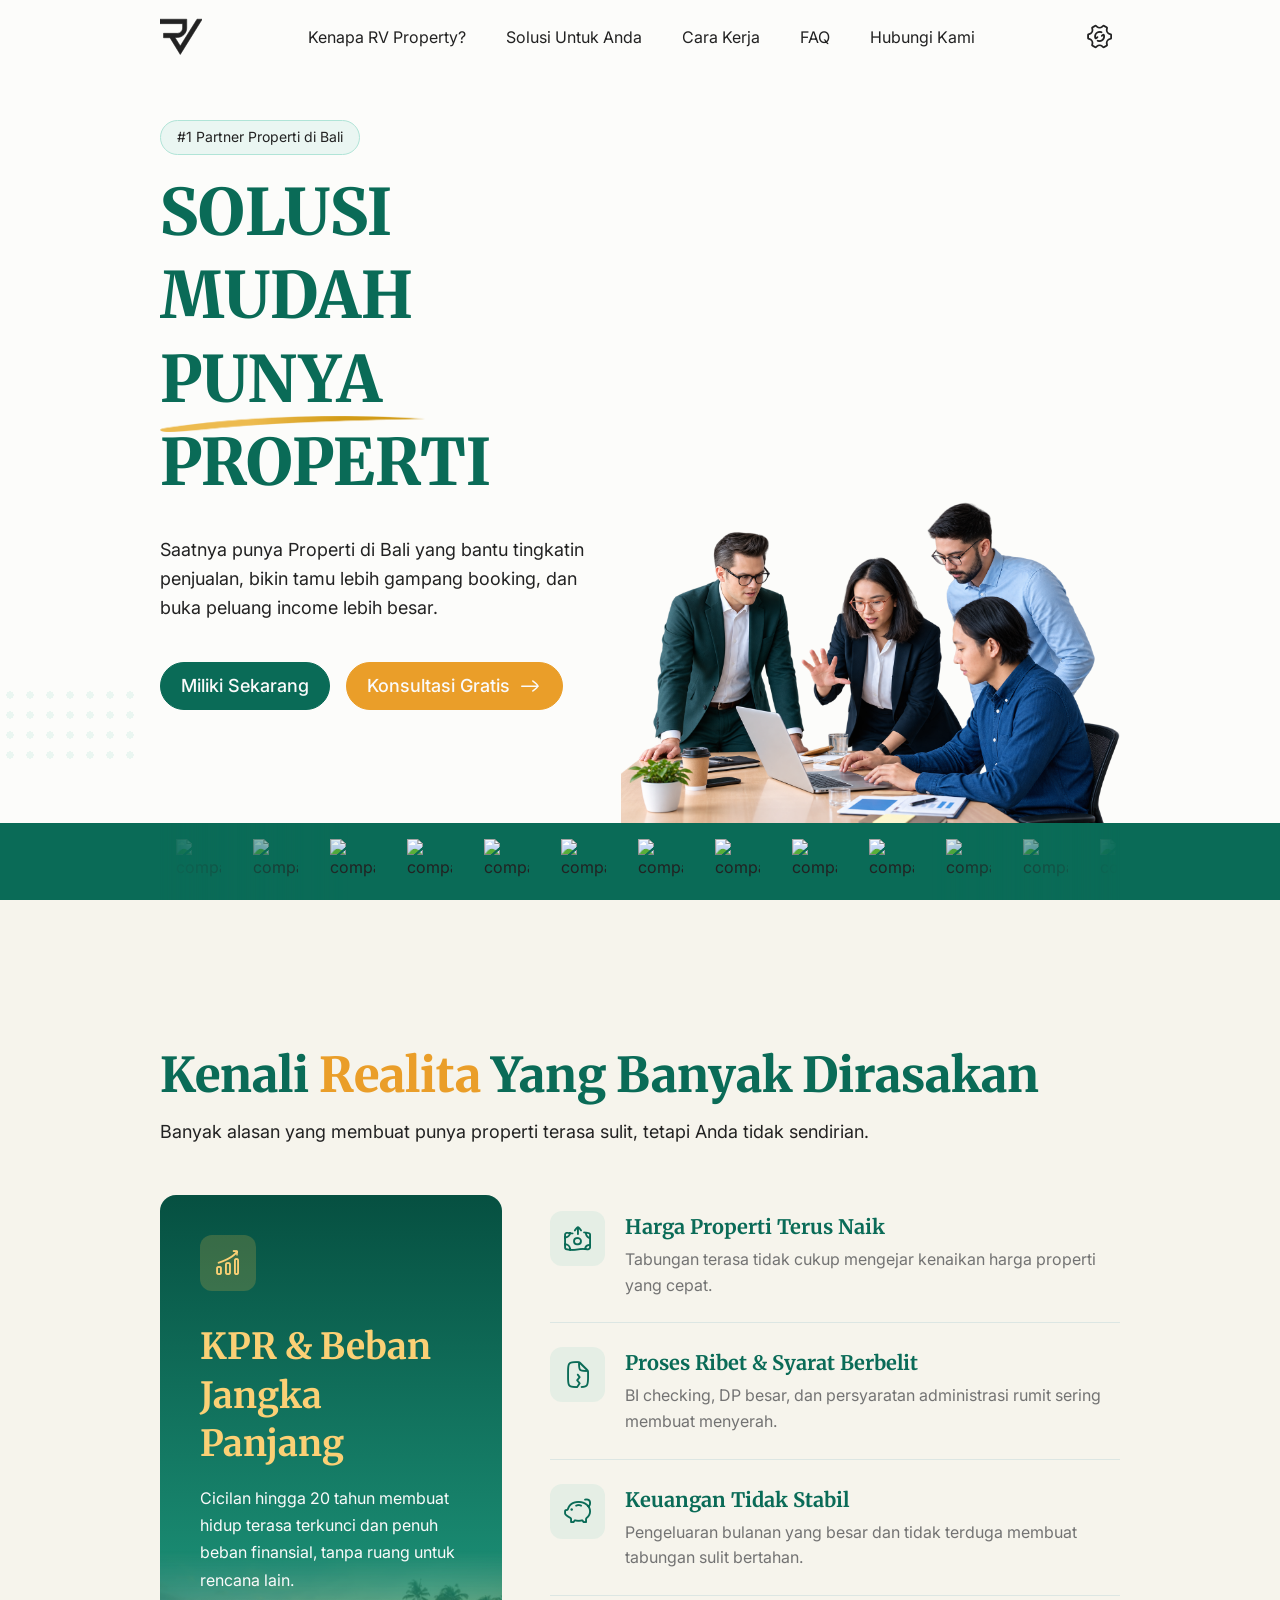
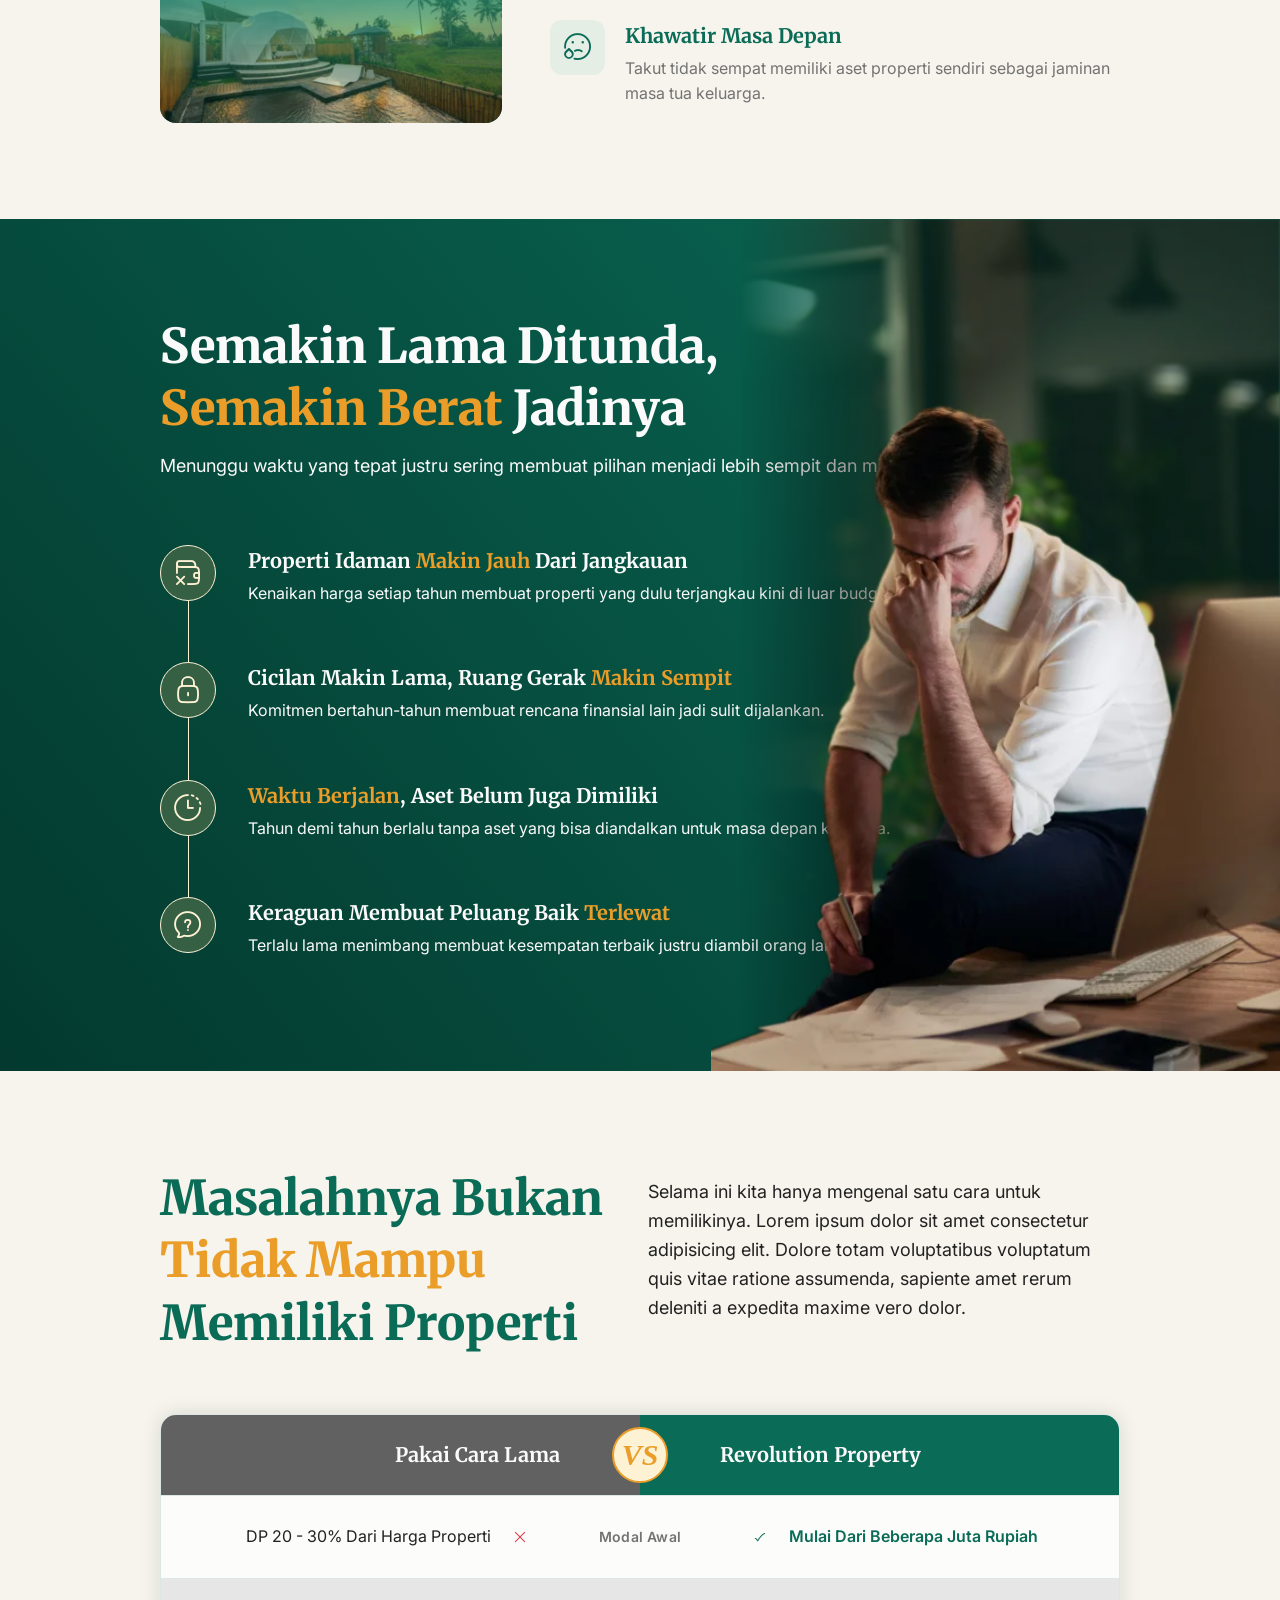
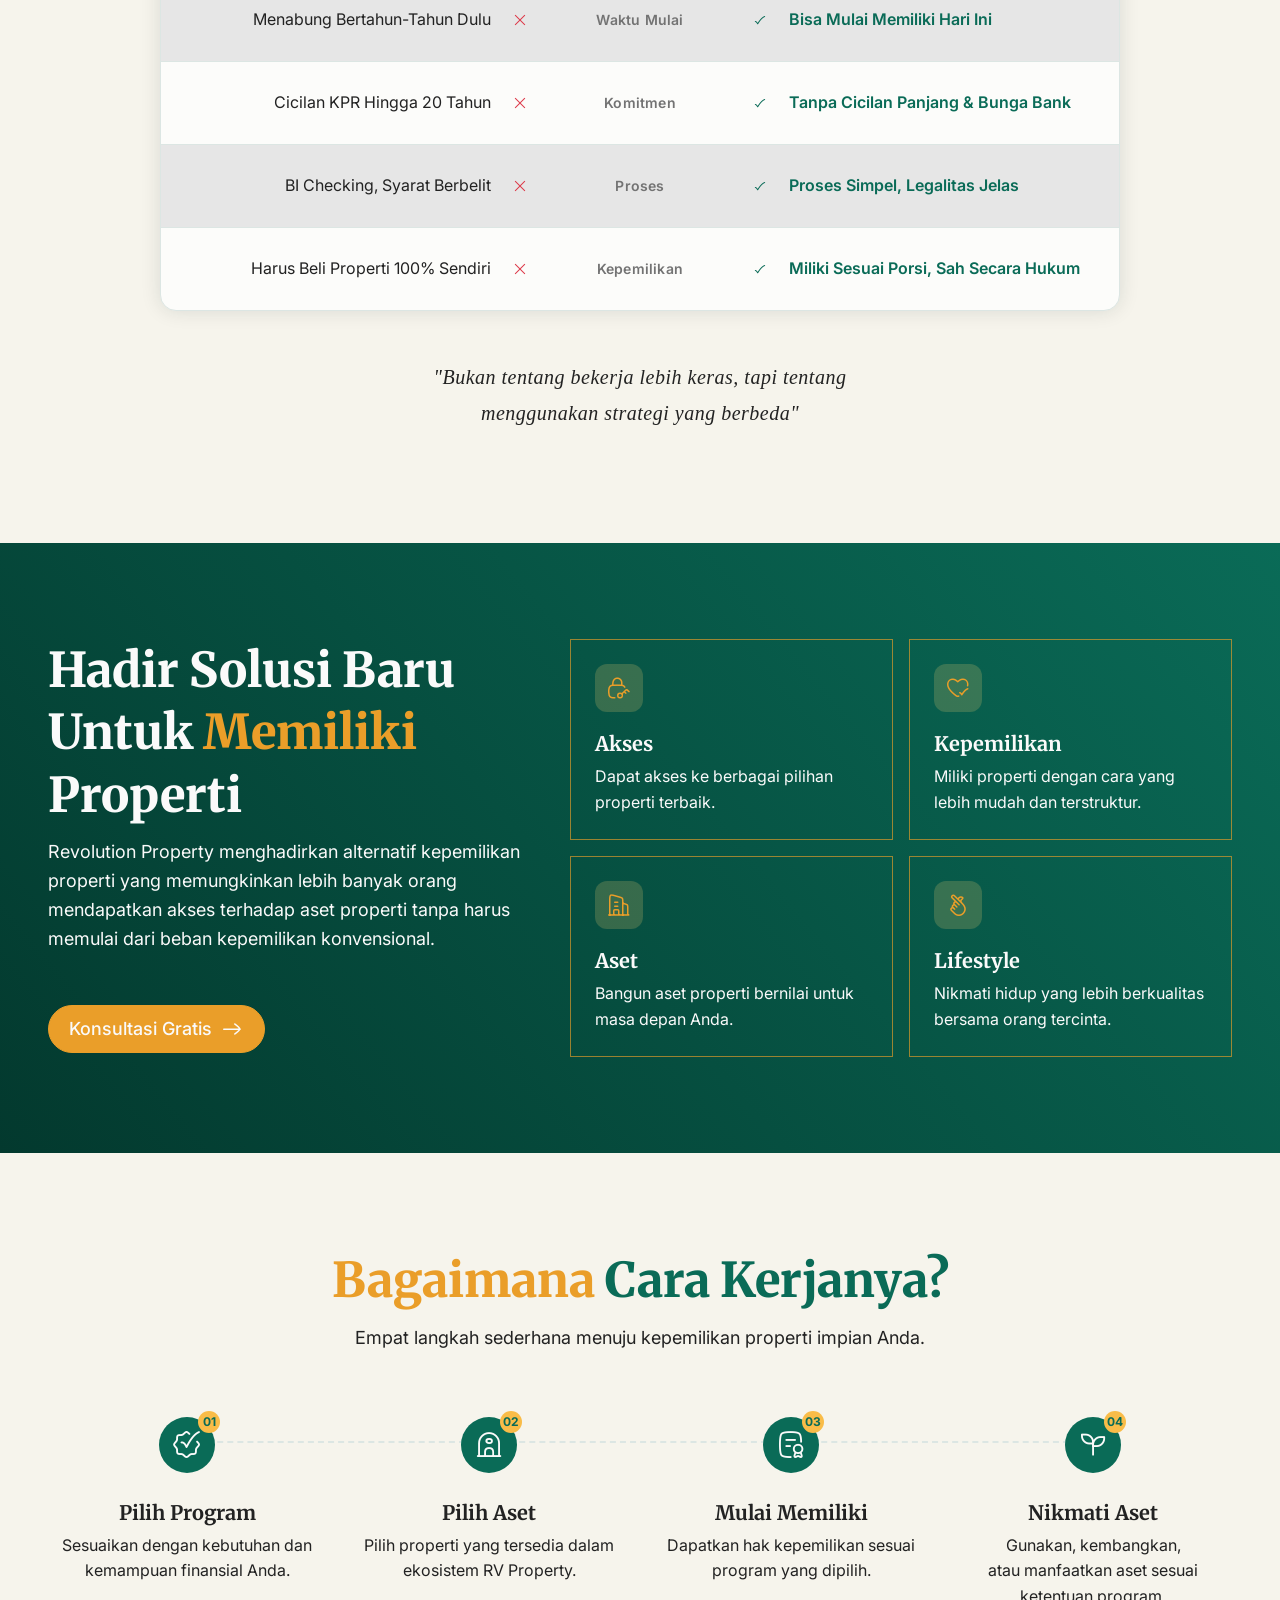
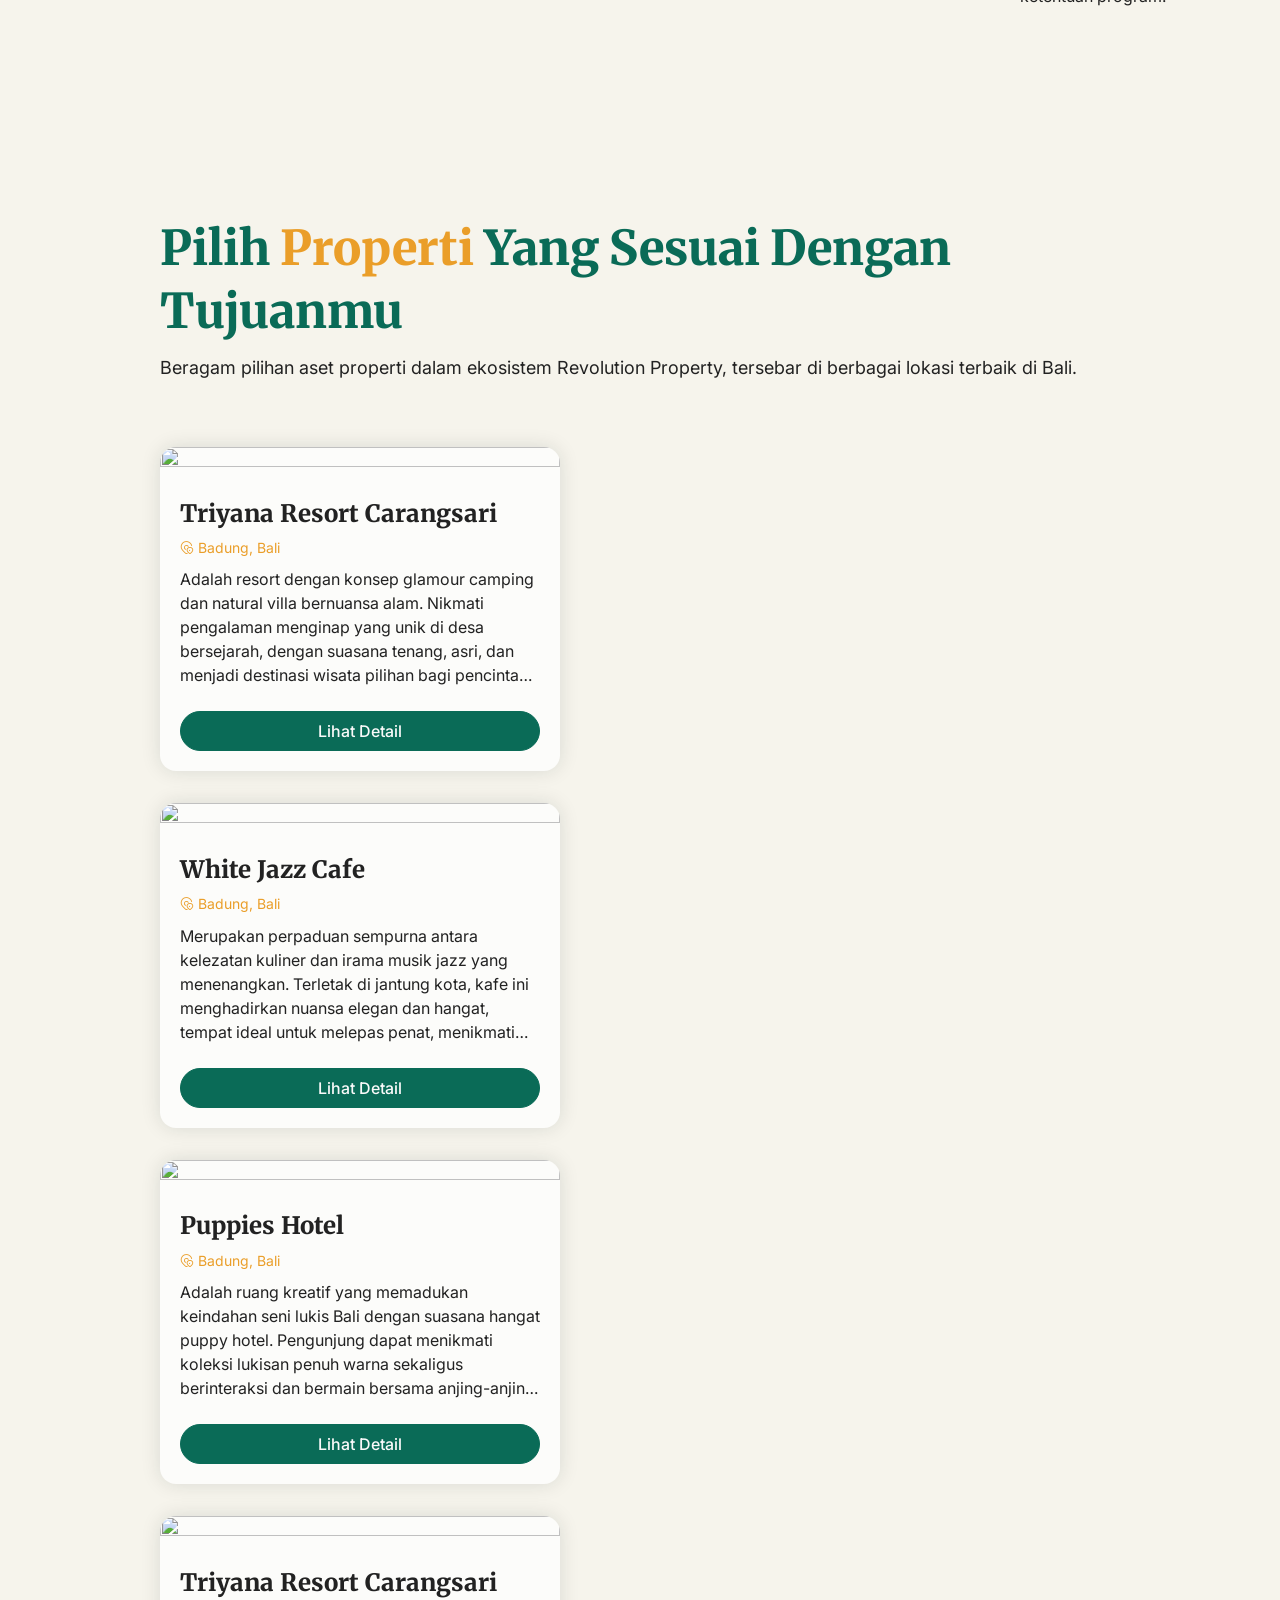
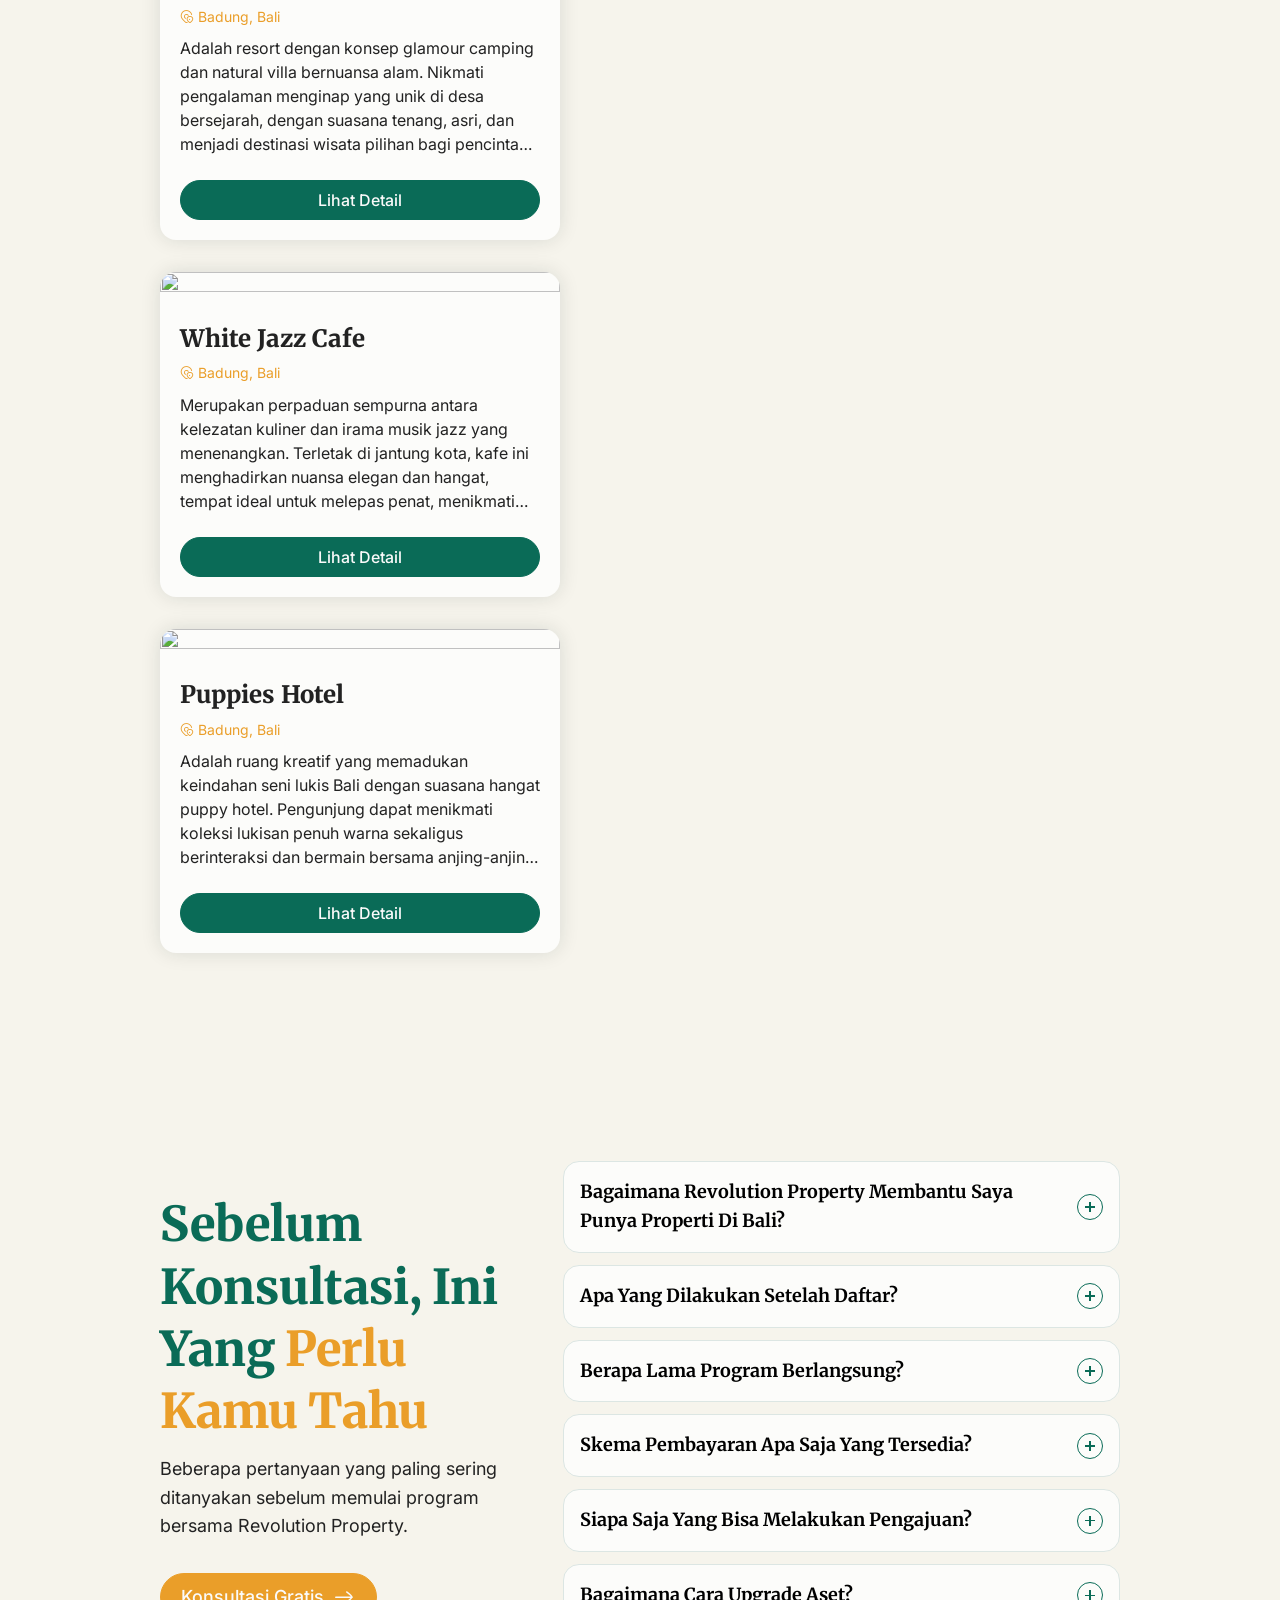
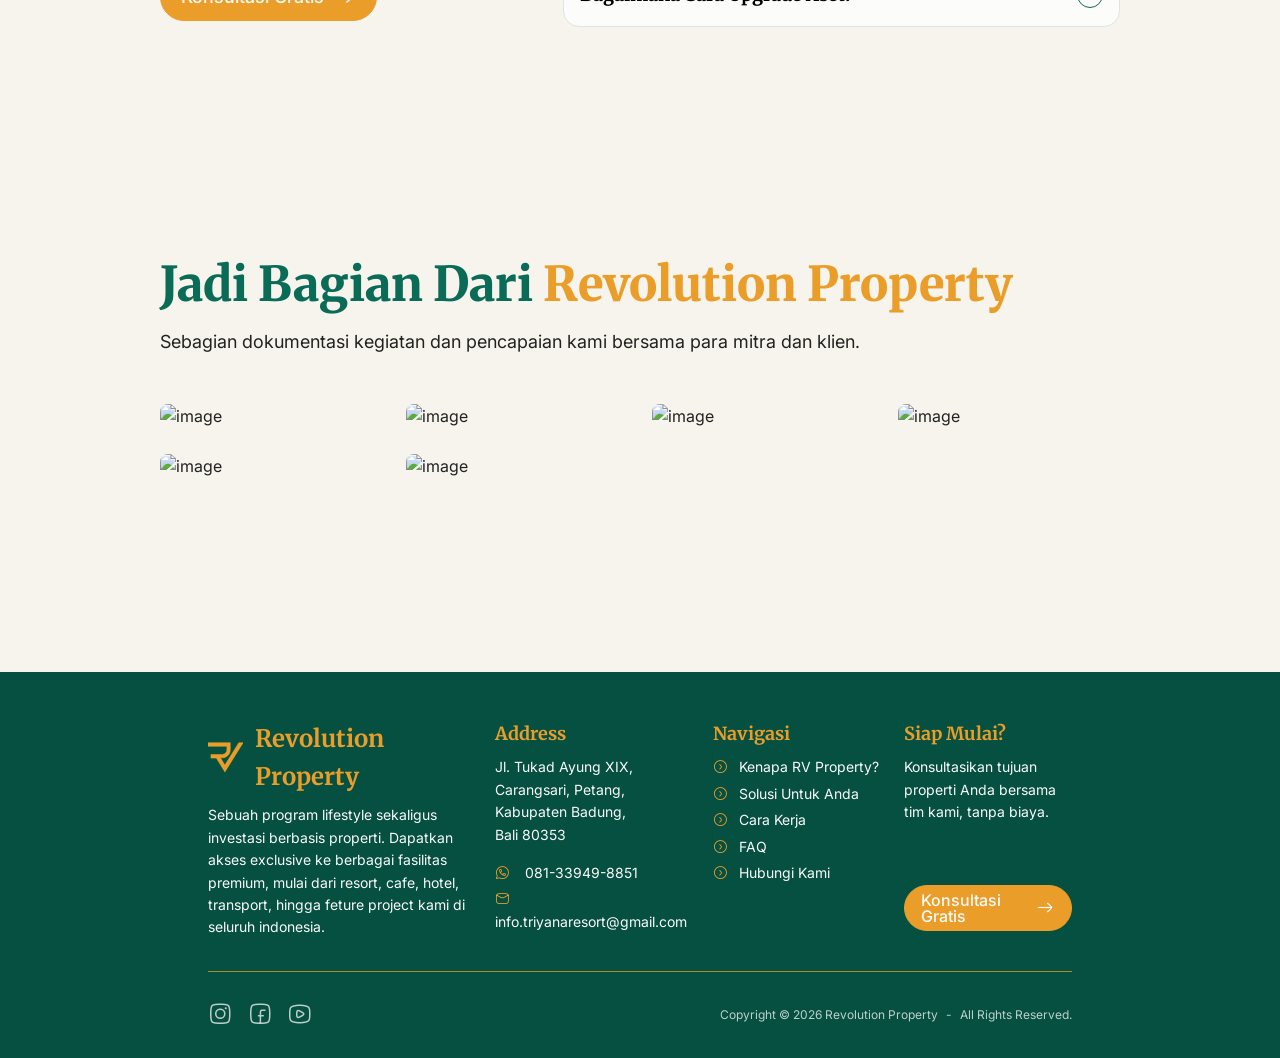
==== commit b090c341: "perbaikan lanjutan section consequence, comparison, property dan footer" ====
--- a/index.html
+++ b/index.html
@@ -60,21 +60,21 @@
                         <i class="ci ci-cancel-01"></i>
                     </label>
 
-                    <ul>                        
+                    <ul>
                         <li>
-                            <a href="" class="nav-link">Beranda</a>
+                            <a href="#problem" class="nav-link">Kenapa RV property?</a>
                         </li>
                         <li>
-                            <a href="#about" class="nav-link">Tentang Kami</a>
+                            <a href="#solution" class="nav-link">solusi untuk anda</a>
                         </li>
                         <li>
-                            <a href="#about" class="nav-link">Properti</a>
+                            <a href="#flow" class="nav-link">Cara Kerja</a>
                         </li>
                         <li>
-                            <a href="#about" class="nav-link">Cara Kerja</a>
+                            <a href="#faq" class="nav-link">FAQ</a>
                         </li>
                         <li>
-                            <a href="#about" class="nav-link">FAQ</a>
+                            <a href="#contact" class="nav-link">hubungi kami</a>
                         </li>
                     </ul>
                     
@@ -331,40 +331,47 @@
 
         <section id="consequence">
             <div class="wrapper">
-                <div class="head-sect">
-                    <p class="title">Semakin lama ditunda, <span class="focus">semakin berat</span> jadinya</p>
-                    <p class="desc">Menunggu waktu yang tepat justru sering membuat pilihan menjadi lebih sempit dan mahal.</p>
-                </div>
-
-                <div class="consequence-wrap">
-                    <div class="item">
-                        <div class="dot">
-                            <i class="ci ci-wallet-remove-01"></i>
-                        </div>
-                        <p>Properti idaman makin jauh dari jangkauan</p>
-                        <p>Kenaikan harga setiap tahun membuat properti yang dulu terjangkau kini di luar budget.</p>
-                    </div>
-                    <div class="item">
-                        <div class="dot">
-                            <i class="ci ci-square-lock-02"></i>
-                        </div>
-                        <p>Cicilan makin lama, ruang gerak makin sempit</p>
-                        <p>Komitmen bertahun-tahun membuat rencana finansial lain jadi sulit dijalankan.</p>
-                    </div>
-                    <div class="item">
-                        <div class="dot">
-                            <i class="ci ci-time-quarter-02"></i>
-                        </div>
-                        <p>Waktu berjalan, aset belum juga dimiliki</p>
-                        <p>Tahun demi tahun berlalu tanpa aset yang bisa diandalkan untuk masa depan keluarga.</p>
-                    </div>
-                    <div class="item">
-                        <div class="dot">
-                            <i class="ci ci-bubble-chat-question"></i>
-                        </div>
-                        <p>Keraguan membuat peluang baik terlewat</p>
-                        <p>Terlalu lama menimbang membuat kesempatan terbaik justru diambil orang lain.</p>
-                    </div>
+                <div class="left">
+                    <div class="head-sect">
+                        <p class="title">Semakin lama ditunda, <span class="focus">semakin berat</span> jadinya</p>
+                        <p class="desc">Menunggu waktu yang tepat justru sering membuat pilihan menjadi lebih sempit dan mahal.</p>
+                    </div>
+
+                    <div class="consequence-wrap">
+                        <div class="item">
+                            <div class="dot">
+                                <i class="ci ci-wallet-remove-01"></i>
+                            </div>
+                            <p>Properti idaman <span>makin jauh</span> dari jangkauan</p>
+                            <p>Kenaikan harga setiap tahun membuat properti yang dulu terjangkau kini di luar budget.</p>
+                        </div>
+                        <div class="item">
+                            <div class="dot">
+                                <i class="ci ci-square-lock-02"></i>
+                            </div>
+                            <p>Cicilan makin lama, ruang gerak <span>makin sempit</span></p>
+                            <p>Komitmen bertahun-tahun membuat rencana finansial lain jadi sulit dijalankan.</p>
+                        </div>
+                        <div class="item">
+                            <div class="dot">
+                                <i class="ci ci-time-quarter-02"></i>
+                            </div>
+                            <p><span>Waktu berjalan</span>, aset belum juga dimiliki</p>
+                            <p>Tahun demi tahun berlalu tanpa aset yang bisa diandalkan untuk masa depan keluarga.</p>
+                        </div>
+                        <div class="item">
+                            <div class="dot">
+                                <i class="ci ci-bubble-chat-question"></i>
+                            </div>
+                            <p>Keraguan membuat peluang baik <span>terlewat</span></p>
+                            <p>Terlalu lama menimbang membuat kesempatan terbaik justru diambil orang lain.</p>
+                        </div>
+                    </div>
+                </div>
+
+                <div class="right">
+                    <img src="/assets/images/img-rvp2-consequence-bg.webp" class="bg">
+                    <img src="/assets/images/img-rvp2-consequence-fg.webp" class="fg">
                 </div>
             </div>
         </section>
@@ -372,8 +379,8 @@
         <section id="comparison">
             <div class="wrapper">
                 <div class="head-sect">
-                    <p class="title">masalahnya bukan karena <span><span class="focus">tidak mampu</span> memiliki properti</span></p>
-                    <p class="desc">Selama ini kita hanya mengenal satu cara untuk memilikinya. Lorem ipsum dolor sit amet consectetur adipisicing elit. Earum excepturi provident ea, facilis voluptatibus at architecto eos odit deleniti illum dolore error itaque expedita eius accusamus sapiente? Nostrum officia officiis et accusamus voluptas architecto fugit.</p>
+                    <p class="title">masalahnya bukan <br><span><span class="focus">tidak mampu</span> memiliki properti</span></p>
+                    <p class="desc">Selama ini kita hanya mengenal satu cara untuk memilikinya. Lorem ipsum dolor sit amet consectetur adipisicing elit. Dolore totam voluptatibus voluptatum quis vitae ratione assumenda, sapiente amet rerum deleniti a expedita maxime vero dolor.</p>
                 </div>
 
                 <div class="diff-table">
@@ -469,7 +476,7 @@
         </section>
             
         <section id="solution">
-            <div class="wrapper-solution">
+            <div class="wrapper">
                 <div class="solution-text">
                     <p class="title">Hadir solusi baru untuk <span class="focus">memiliki</span> properti</p>
                     <p class="desc">Revolution Property menghadirkan alternatif kepemilikan properti yang memungkinkan lebih banyak orang mendapatkan akses terhadap aset properti tanpa harus memulai dari beban kepemilikan konvensional.</p>
@@ -515,17 +522,19 @@
                     </div>
                 </div>
             </div>
-
-            <div class="wrapper-flow">
+        </section>
+
+        <section id="flow">
+            <div class="wrapper">
                 <div class="flow-text">
                     <p class="title"><span class="focus">Bagaimana</span> cara kerjanya?</p>
                     <p class="desc">Empat langkah sederhana menuju kepemilikan properti impian Anda.</p>
                 </div>
 
-                <div class="flow">
+                <div class="flow-wrap">
                     <div class="step">
                         <div class="icon-wrap">
-                            <i class="ci ci-alien-02"></i>
+                            <i class="ci ci-checkmark-badge-03"></i>
                             <div class="badge">01</div>
                         </div>
                         <div>
@@ -535,7 +544,7 @@
                     </div>
                     <div class="step">
                         <div class="icon-wrap">
-                            <i class="ci ci-alien-02"></i>
+                            <i class="ci ci-cottage"></i>
                             <div class="badge">02</div>
                         </div>
                         <div>
@@ -545,7 +554,7 @@
                     </div>
                     <div class="step">
                         <div class="icon-wrap">
-                            <i class="ci ci-alien-02"></i>
+                            <i class="ci ci-certificate-01"></i>
                             <div class="badge">03</div>
                         </div>
                         <div>
@@ -555,7 +564,7 @@
                     </div>
                     <div class="step">
                         <div class="icon-wrap">
-                            <i class="ci ci-alien-02"></i>
+                            <i class="ci ci-plant-04"></i>
                             <div class="badge">04</div>
                         </div>
                         <div>
@@ -577,74 +586,71 @@
                 <div class="carousel carousel-props" data-aos="fade-up" data-aos-delay="100" data-flickity='{"wrapAround": true, "cellAlign": "center", "autoPlay": 4000, "pauseAutoPlayOnHover": false, "pageDots": true, "prevNextButtons": true}'>
                     <div class="carousel-cell">
                         <div class="property-item">
-                            <img src="https://picsum.photos/seed/rv1/600/450">
+                            <img src="https://rv-affiliate.azureedge.net/rv-membership/images/img-runprop-head-carang.webp">
                             <div class="prop-info">
                                 <p>Triyana Resort Carangsari</p>
                                 <p><i class="ci ci-map-pinpoint-02"></i> Badung, Bali</p>
-                                <p>Resort alam dengan konsep glamour camping dan natural villa di desa bersejarah, dekat destinasi wisata alam.</p>
+                                <p>Adalah resort dengan konsep glamour camping dan natural villa bernuansa alam. Nikmati pengalaman menginap yang unik di desa bersejarah, dengan suasana tenang, asri, dan menjadi destinasi wisata pilihan bagi pencinta keindahan alam Bali.</p>
+                                <button class="cr-btn cr-primary cr-full">lihat detail</button>
                             </div>
                         </div>
                     </div>
                     <div class="carousel-cell">
                         <div class="property-item">
-                            <img src="https://picsum.photos/seed/rv1/600/450">
+                            <img src="https://rv-affiliate.azureedge.net/rv-membership/images/img-runprop-head-jazz.webp">
+                            <div class="prop-info">
+                                <p>White jazz cafe</p>
+                                <p><i class="ci ci-map-pinpoint-02"></i> Badung, Bali</p>
+                                <p>Merupakan perpaduan sempurna antara kelezatan kuliner dan irama musik jazz yang menenangkan. Terletak di jantung kota, kafe ini menghadirkan nuansa elegan dan hangat, tempat ideal untuk melepas penat, menikmati malam romantis, atau bersantai bersama sahabat.</p>
+                                <button class="cr-btn cr-primary cr-full">lihat detail</button>
+                            </div>
+                        </div>
+                    </div>
+                    <div class="carousel-cell">
+                        <div class="property-item">
+                            <img src="https://rv-affiliate.azureedge.net/rv-membership/images/img-runprop-head-pupp.webp">
+                            <div class="prop-info">
+                                <p>puppies hotel</p>
+                                <p><i class="ci ci-map-pinpoint-02"></i> Badung, Bali</p>
+                                <p>Adalah ruang kreatif yang memadukan keindahan seni lukis Bali dengan suasana hangat puppy hotel. Pengunjung dapat menikmati koleksi lukisan penuh warna sekaligus berinteraksi dan bermain bersama                                         anjing-anjing lucu, menciptakan pengalaman unik yang menyenangkan dan menenangkan.</p>
+                                <button class="cr-btn cr-primary cr-full">lihat detail</button>
+                            </div>
+                        </div>
+                    </div>
+                    
+                    <div class="carousel-cell">
+                        <div class="property-item">
+                            <img src="https://rv-affiliate.azureedge.net/rv-membership/images/img-runprop-head-carang.webp">
                             <div class="prop-info">
                                 <p>Triyana Resort Carangsari</p>
                                 <p><i class="ci ci-map-pinpoint-02"></i> Badung, Bali</p>
-                                <p>Resort alam dengan konsep glamour camping dan natural villa di desa bersejarah, dekat destinasi wisata alam.</p>
+                                <p>Adalah resort dengan konsep glamour camping dan natural villa bernuansa alam. Nikmati pengalaman menginap yang unik di desa bersejarah, dengan suasana tenang, asri, dan menjadi destinasi wisata pilihan bagi pencinta keindahan alam Bali.</p>
+                                <button class="cr-btn cr-primary cr-full">lihat detail</button>
                             </div>
                         </div>
                     </div>
                     <div class="carousel-cell">
                         <div class="property-item">
-                            <img src="https://picsum.photos/seed/rv1/600/450">
+                            <img src="https://rv-affiliate.azureedge.net/rv-membership/images/img-runprop-head-jazz.webp">
                             <div class="prop-info">
-                                <p>Triyana Resort Carangsari</p>
+                                <p>White jazz cafe</p>
                                 <p><i class="ci ci-map-pinpoint-02"></i> Badung, Bali</p>
-                                <p>Resort alam dengan konsep glamour camping dan natural villa di desa bersejarah, dekat destinasi wisata alam.</p>
+                                <p>Merupakan perpaduan sempurna antara kelezatan kuliner dan irama musik jazz yang menenangkan. Terletak di jantung kota, kafe ini menghadirkan nuansa elegan dan hangat, tempat ideal untuk melepas penat, menikmati malam romantis, atau bersantai bersama sahabat.</p>
+                                <button class="cr-btn cr-primary cr-full">lihat detail</button>
                             </div>
                         </div>
                     </div>
                     <div class="carousel-cell">
                         <div class="property-item">
-                            <img src="https://picsum.photos/seed/rv1/600/450">
+                            <img src="https://rv-affiliate.azureedge.net/rv-membership/images/img-runprop-head-pupp.webp">
                             <div class="prop-info">
-                                <p>Triyana Resort Carangsari</p>
+                                <p>puppies hotel</p>
                                 <p><i class="ci ci-map-pinpoint-02"></i> Badung, Bali</p>
-                                <p>Resort alam dengan konsep glamour camping dan natural villa di desa bersejarah, dekat destinasi wisata alam.</p>
-                            </div>
-                        </div>
-                    </div>
-                    <div class="carousel-cell">
-                        <div class="property-item">
-                            <img src="https://picsum.photos/seed/rv1/600/450">
-                            <div class="prop-info">
-                                <p>Triyana Resort Carangsari</p>
-                                <p><i class="ci ci-map-pinpoint-02"></i> Badung, Bali</p>
-                                <p>Resort alam dengan konsep glamour camping dan natural villa di desa bersejarah, dekat destinasi wisata alam.</p>
-                            </div>
-                        </div>
-                    </div>
-                    <div class="carousel-cell">
-                        <div class="property-item">
-                            <img src="https://picsum.photos/seed/rv1/600/450">
-                            <div class="prop-info">
-                                <p>Triyana Resort Carangsari</p>
-                                <p><i class="ci ci-map-pinpoint-02"></i> Badung, Bali</p>
-                                <p>Resort alam dengan konsep glamour camping dan natural villa di desa bersejarah, dekat destinasi wisata alam.</p>
-                            </div>
-                        </div>
-                    </div>
-                    <div class="carousel-cell">
-                        <div class="property-item">
-                            <img src="https://picsum.photos/seed/rv1/600/450">
-                            <div class="prop-info">
-                                <p>Triyana Resort Carangsari</p>
-                                <p><i class="ci ci-map-pinpoint-02"></i> Badung, Bali</p>
-                                <p>Resort alam dengan konsep glamour camping dan natural villa di desa bersejarah, dekat destinasi wisata alam.</p>
-                            </div>
-                        </div>
-                    </div>                    
+                                <p>Adalah ruang kreatif yang memadukan keindahan seni lukis Bali dengan suasana hangat puppy hotel. Pengunjung dapat menikmati koleksi lukisan penuh warna sekaligus berinteraksi dan bermain bersama                                         anjing-anjing lucu, menciptakan pengalaman unik yang menyenangkan dan menenangkan.</p>
+                                <button class="cr-btn cr-primary cr-full">lihat detail</button>
+                            </div>
+                        </div>
+                    </div>
 
                 </div>
             </div>
@@ -764,7 +770,7 @@
                             </svg>
                             <span>Revolution Property</span>
                         </div>
-                        <p class="txt">Lorem ipsum, dolor sit amet consectetur adipisicing elit. Voluptas voluptatibus deserunt quisquam vero est neque nesciunt corrupti nemo totam harum repellat ipsam facere, delectus impedit, error ducimus quae vel ex rerum aut? Eos, quos reiciendis.</p>
+                        <p class="txt">Sebuah program lifestyle sekaligus investasi berbasis properti. Dapatkan akses exclusive ke berbagai fasilitas premium, mulai dari resort, cafe, hotel, transport, hingga feture project kami di seluruh indonesia.</p>
                     </div>
 
                     <div class="address">
@@ -779,17 +785,19 @@
                     <div class="navigate">
                         <p class="sub">Navigasi</p>
                         <ul>
-                            <li><a href="#about"><i class="ci ci-arrow-right-double"></i>Beranda</a></li>
-                            <li><a href="#rooms"><i class="ci ci-arrow-right-double"></i>tentang kami</a></li>
-                            <li><a href="#facility"><i class="ci ci-arrow-right-double"></i>properti</a></li>
-                            <li><a href="#activity"><i class="ci ci-arrow-right-double"></i>cara kerja</a></li>
-                            <li><a href="#gallery"><i class="ci ci-arrow-right-double"></i>FAQ</a></li>
+                            <li><a href="#problem"><i class="ci ci-circle-arrow-right-01"></i>kenapa RV property?</a></li>
+                            <li><a href="#solution"><i class="ci ci-circle-arrow-right-01"></i>solusi untuk anda</a></li>
+                            <li><a href="#flow"><i class="ci ci-circle-arrow-right-01"></i>cara kerja</a></li>
+                            <li><a href="#faq"><i class="ci ci-circle-arrow-right-01"></i>FAQ</a></li>
+                            <li><a href="#contact"><i class="ci ci-circle-arrow-right-01"></i>hubungi kami</a></li>
                         </ul>
                     </div>
 
                     <div class="cta-footer">
-                        <p class="sub">Siap mulai?</p>
-                        <p>Konsultasikan tujuan properti Anda bersama tim kami, tanpa biaya.</p>
+                        <div>
+                            <p class="sub">Siap mulai?</p>
+                            <p>Konsultasikan tujuan properti Anda bersama tim kami, tanpa biaya.</p>
+                        </div>
                         <a href="" class="cr-btn cr-secondary">konsultasi gratis <i class="ci ci-arrow-right-02"></i></a>
                     </div>
                 </div>
@@ -800,7 +808,7 @@
                         <a href="https://www.facebook.com/triyanaresortcarangsari" target="_blank"><i class="ci ci-facebook-01"></i></a>
                         <a href="https://www.youtube.com/@triyanaresortcarangsari9474" target="_blank"><i class="ci ci-youtube"></i></a>
                     </div>
-                    <p class="copyright">Copyright &copy; <span id="year"></span> Triyana Resort Carangsari<b>All Rights Reserved.</b></p>
+                    <p class="copyright">Copyright &copy; <span id="year"></span> Revolution Property<b>All Rights Reserved.</b></p>
                 </div>
             </div>
         </footer>
--- a/assets/css/main.css
+++ b/assets/css/main.css
@@ -222,7 +222,12 @@
     #mainHeader .running-logo,
     #problem .wrapper,
     #consequence .wrapper,
-    #strategy .wrapper,
+    #comparison .wrapper,
+    #solution .wrapper-solution,
+    #solution .wrapper-flow,
+    #property .wrapper,
+    #faq .wrapper,
+    #gallery .wrapper,
     footer .footer-wrap {
         width: 100%;
         max-width: var(--content-max);
@@ -657,8 +662,10 @@
         }
         .sub {
             color: var(--secondary);
+            font-family: var(--font-second);
             font-size: var(--cr-font-size-lg);
-            font-weight: 600;
+            font-weight: 700;
+            text-transform: capitalize;
             margin-bottom: .5rem;
         }
         .address ul {
@@ -707,10 +714,17 @@
                 display: inline-block;
             }
             i {
+                color: var(--secondary);
                 margin-right: .75rem;
             }
         }
         .cta-footer {
+            display: flex;
+            flex-direction: column;
+
+            div {
+                flex: 1;
+            }
             p:nth-child(2) {
                 margin-bottom: 1.5rem;
             }
@@ -965,7 +979,7 @@
                 color: var(--sc-300);
                 font-family: var(--font-second);
                 font-weight: 700;
-                font-size: var(--cr-font-size-xl);
+                font-size: var(--cr-font-size-2xl);
                 line-height: 1.35;
                 text-transform: capitalize;
             }
@@ -1000,7 +1014,7 @@
         }
         .problem-row {
             display: flex;
-            gap: 1.5rem;
+            gap: 1.25rem;
             padding: 1.5rem 0;
             border-bottom: 1px solid var(--border);
             
@@ -1015,9 +1029,9 @@
                 flex-shrink: 0;
                 width: 48px;
                 height: 48px;
-                display:flex;
-                align-items:center;
-                justify-content:center;
+                display: flex;
+                align-items: center;
+                justify-content: center;
                 color: var(--primary);
                 font-size: var(--cr-font-size-2xl);
                 background: hsl(from var(--pr-400) h s l / .1);
@@ -1033,7 +1047,7 @@
             .row-desc {
                 color: var(--text-muted);
                 font-size: var(--cr-font-size-sm);
-                max-width: 520px;
+                max-width: 550px;
             }
         }
     }
@@ -1086,9 +1100,9 @@
                 display: flex;
                 align-items: center;
                 justify-content: center;
-                color: var(--primary);
+                color: var(--sc-100);
                 font-size: var(--cr-font-size-2xl);
-                background: var(--sc-100);
+                background: #356043;
                 border: 1px solid var(--sc-100);
                 border-radius: 50%;
                 z-index: 5;
@@ -1099,10 +1113,16 @@
                 text-transform: capitalize;
                 margin-bottom: .25rem;
             }
+            p:nth-of-type(1) span {
+                color: var(--secondary);
+            }
             p:nth-of-type(2) {
+                max-width: 520px;
                 font-size: var(--cr-font-size-sm);
-                max-width: 520px;
-            }
+            }
+        }
+        .right {
+            display: none;
         }
     }
 /* #endregion ====================== */
@@ -1118,6 +1138,7 @@
             background: var(--surface-0);
             border: 1px solid var(--border);
             border-radius: 1rem;
+            box-shadow: 0 0 20px var(--shadow);
             overflow: hidden;
         }
         .diff-head {
@@ -1169,7 +1190,7 @@
             text-transform: capitalize;
             border-top: 1px solid var(--border);
         }
-        .diff-row:nth-child(even) {
+        .diff-row:nth-child(odd) {
             background: light-dark(#e6e6e6, #071512); 
         }
         .cell {
@@ -1209,7 +1230,7 @@
     }
 /* #endregion ====================== */
 
-/* #region ====== SOLUTION & FLOW ====== */
+/* #region ====== SOLUTION ====== */
     #solution {
         position: relative;
         padding: var(--section-padding-y) var(--main-padding-x);
@@ -1219,123 +1240,125 @@
         :is(.title, .desc) {
             color: var(--static-white);
         }
-        .wrapper-flow :is(.title, .desc) {
+        
+        .wrapper {
+            display: grid;
+            gap: 2rem;            
+        }
+        .solution-grid {
+            display: grid;
+        }
+        .item {
+            display: flex;
+            gap: 1rem;
+            color: var(--static-white);
+            padding: 1.5rem 0;
+            border: 1px solid hsl(from var(--sc-500) h s l / .65);
+            border-left-width: 0;
+            border-right-width: 0;
+            border-bottom-width: 0;
+        }
+        .item:first-child {
+            border-top-width: 0;
+        }
+        .icon {
+            flex-shrink: 0;
+            width: 48px;
+            height: 48px;
+            display:flex;
+            align-items:center;
+            justify-content:center;
+            color: var(--secondary);
+            font-size: var(--cr-font-size-2xl);
+            background: hsl(from var(--sc-300) h s l / .2);
+            border-radius: .75rem;
+        }
+        .item-title {
+            font-family: var(--font-second);
+            font-weight: 700;
+            text-transform: capitalize;
+            margin-bottom: .25rem;
+        }
+        .item-desc {
+            font-size: var(--cr-font-size-sm);
+            max-width: 520px;
+        }
+    }
+/* #endregion ====================== */
+
+/* #region ====== FLOW ====== */
+    #flow {
+        position: relative;
+        padding: var(--section-padding-y) var(--main-padding-x);
+        overflow: hidden;
+
+        :is(.title, .desc) {
             width: fit-content;
             margin-inline: auto;
             text-align: center;
         }
-        
-        .wrapper-solution {
-            display: grid;
-            gap: 2rem;
-            
-            .solution-grid {
-                display: grid;
-            }
-            .item {
+        .flow-wrap {
+            padding-left: 4.5rem;
+            margin-top: 2.5rem;
+
+            .step {
+                position: relative;
+                padding-bottom: 2.5rem;
+            }
+            .step:last-child {
+                padding-bottom:0;
+            }
+            .step::before {
+                position: absolute;
+                content: "";
+                top: .5rem;
+                left: -3.05rem;
+                bottom: 0;
+                width: 0;
+                border-left: 2px dashed var(--border);
+            }
+            .step:last-child::before {
+                display: none;
+            }
+            .icon-wrap {
+                position: absolute;
+                top: 0;
+                left: -4.5rem;
+                width: 3rem;
+                height: 3rem;
                 display: flex;
-                gap: 1rem;
+                align-items: center;
+                justify-content: center;
                 color: var(--static-white);
-                padding: 1.5rem 0;
-                border: 1px solid hsl(from var(--sc-500) h s l / .65);
-                border-left-width: 0;
-                border-right-width: 0;
-                border-bottom-width: 0;
-            }
-            .item:first-child {
-                border-top-width: 0;
-            }
-            .icon {
-                flex-shrink: 0;
-                width: 48px;
-                height: 48px;
-                display:flex;
-                align-items:center;
-                justify-content:center;
-                color: var(--secondary);
                 font-size: var(--cr-font-size-2xl);
-                background: hsl(from var(--sc-300) h s l / .1);
-                border-radius: .75rem;
-            }
-            .item-title {
+                background: var(--pr-700);
+                border-radius: 50%;
+                z-index: 5;
+            }
+            .badge {
+                position: absolute;
+                left: 70%;
+                top: -6px;
+                display: flex;
+                align-items: center;
+                justify-content: center;
+                width: 22px;
+                height: 22px;
+                color: var(--primary);
+                font-size: var(--cr-font-size-xs);
+                font-weight: 700;
+                border-radius: 50%;
+                background: var(--sc-400);
+            }
+            p:nth-of-type(1) {
                 font-family: var(--font-second);
                 font-weight: 700;
                 text-transform: capitalize;
                 margin-bottom: .25rem;
             }
-            .item-desc {
+            p:nth-of-type(2) {
                 font-size: var(--cr-font-size-sm);
                 max-width: 520px;
-            }
-        }
-
-        .wrapper-flow {
-            margin-top: calc(var(--section-padding-y) * 1.25);
-
-            .flow {
-                padding-left: 4.5rem;
-                margin-top: 2.5rem;
-
-                .step {
-                    position: relative;
-                    color: var(--static-white);
-                    padding-bottom: 2.5rem;
-                }
-                .step:last-child {
-                    padding-bottom:0;
-                }
-                .step::before {
-                    position: absolute;
-                    content: "";
-                    top: .5rem;
-                    left: -3.05rem;
-                    bottom: 0;
-                    width: 0;
-                    border-left: 2px dashed var(--border);
-                }
-                .step:last-child::before {
-                    display: none;
-                }
-                .icon-wrap {
-                    position: absolute;
-                    top: 0;
-                    left: -4.5rem;
-                    width: 3rem;
-                    height: 3rem;
-                    display: flex;
-                    align-items: center;
-                    justify-content: center;
-                    color: var(--primary);
-                    font-size: var(--cr-font-size-2xl);
-                    background: var(--sc-200);
-                    border-radius: 50%;
-                    z-index: 5;
-                }
-                .badge {
-                    position: absolute;
-                    left: 70%;
-                    top: -6px;
-                    display: flex;
-                    align-items: center;
-                    justify-content: center;
-                    width: 22px;
-                    height: 22px;
-                    color: var(--primary);
-                    font-size: var(--cr-font-size-xs);
-                    font-weight: 700;
-                    border-radius: 50%;
-                    background: var(--secondary);
-                }
-                p:nth-of-type(1) {
-                    font-family: var(--font-second);
-                    font-weight: 700;
-                    text-transform: capitalize;
-                    margin-bottom: .25rem;
-                }
-                p:nth-of-type(2) {
-                    font-size: var(--cr-font-size-sm);
-                    max-width: 520px;
-                }
             }
         }
     }
@@ -1350,12 +1373,20 @@
             margin-bottom: 2.5rem;
         }
         .carousel-props {
+            height: 100%;
+            
+            .flickity-viewport,
+            .flickity-slider {
+                height: 100%;
+                min-height: 500px;
+            }
             .carousel-cell {
                 display: flex;
                 justify-content: center;
                 align-items: stretch;
                 width: min(82vw, 300px);
-                min-height: 300px;
+                height: 100%;
+                padding: 1rem 0;
                 margin-right: 1rem;
             }
             .flickity-button {
@@ -1388,7 +1419,6 @@
                 top: unset;
                 left: unset;
             }
-
             .flickity-page-dots {
                 width: fit-content;
                 left: 0;
@@ -1407,36 +1437,55 @@
         }
 
         .property-item {
+            display: flex;
+            flex-direction: column;
             width: 100%;
-            padding: .5rem;
+            height: 100%;
             padding-bottom: 0;
-            background: var(--primary);
+            background: var(--surface-0);
             border-radius: 1rem;
+            box-shadow: 0 0 20px var(--shadow);
+            transition: var(--anim);
             overflow: hidden;
             
             img {
                 width: 100%;
-                height: 55%;
+                height: 45%;
                 object-fit: cover;
-                border-radius: .75rem;
             }
             .prop-info {
-                color: var(--static-white);
+                position: relative;
                 font-size: var(--cr-font-size-sm);
-                padding: 1rem .5rem;
+                padding: 1rem;
+            }
+            .prop-info::before {
+                content: '';
+                position: absolute;
+                top: -46px;
+                left: 0;
+                width: 100%;
+                height: 50px;
+                background: linear-gradient(to top, var(--surface-0) 10%, hsl(from var(--surface-0) h s l / .5), transparent);
             }
             p:nth-child(1) {
                 font-family: var(--font-second);
-                font-weight: 700;
+                font-weight: 800;
                 font-size: var(--cr-font-size-lg);
-                margin-bottom: .5rem;
+                text-transform: capitalize;
+                margin-bottom: .25rem;
             }
             p:nth-child(2) {
                 color: var(--secondary);
                 margin-bottom: .5rem;
             }
             p:nth-child(3) {
-                margin-bottom: 0;
+                flex: 1;
+                line-height: 1.5;
+                margin-bottom: 1.5rem;
+                display: -webkit-box;
+                -webkit-line-clamp: 5;
+                -webkit-box-orient: vertical;
+                overflow: hidden;
             }
         }
     }
--- a/assets/css/responsive.css
+++ b/assets/css/responsive.css
@@ -33,6 +33,9 @@
                 .profile {
                     grid-column: span 3;
                 }
+            }
+            .cta-footer .cr-btn {
+                margin-bottom: .5rem;
             }
             .mark {
                 display: flex;
@@ -163,6 +166,7 @@
                 gap: 1rem;
             }
             .cell.old {
+                text-align: right;
                 padding: 1.5rem 1rem;
                 flex-direction: row;
             }
@@ -196,61 +200,61 @@
         }
     /* #endregion ====================== */
 
-    /* #region ====== SOLUTION & FLOW ====== */
-        #solution {   
-            .wrapper-solution {         
-                .solution-grid {
-                    grid-template-columns: 1fr 1fr;
-                    gap: 1rem;
-                }
-                .item {
+    /* #region ====== SOLUTION ====== */
+        #solution {
+            .solution-grid {
+                grid-template-columns: 1fr 1fr;
+                gap: 1rem;
+            }
+            .item {
+                flex-direction: column;
+                padding: 1.5rem;
+                border: 1px solid hsl(from var(--sc-500) h s l / .65);
+            }
+            .item:first-child {
+                border-top-width: 1px;
+            }
+        }
+    /* #endregion ====================== */
+    
+    /* #region ====== FLOW ====== */
+        #flow {
+            .flow-wrap {
+                display: grid;
+                grid-template-columns: repeat(4,1fr);
+                gap: 1.5rem;
+                align-items: start;
+                padding-left: 0;
+
+                .step {
+                    display: flex;
                     flex-direction: column;
-                    padding: 1.5rem;
-                    border: 1px solid hsl(from var(--sc-500) h s l / .65);
-                }
-                .item:first-child {
-                    border-top-width: 1px;
-                }
-            }
-
-            .wrapper-flow {
-                .flow {
-                    display: grid;
-                    grid-template-columns: repeat(4,1fr);
-                    gap: 1.5rem;
-                    align-items: start;
-                    padding-left: 0;
-
-                    .step {
-                        display: flex;
-                        flex-direction: column;
-                        align-items: center;
-                        text-align: center;
-                        padding-bottom: 0;
-                    }
-                    .step::before {
-                        display: none;
-                    }
-                    .step::after {
-                        position: absolute;
-                        content: "";
-                        top: 1.5rem;
-                        left: 50%;
-                        width: 100%;
-                        height: 0;
-                        border-top: 2px dashed var(--border);
-                    }
-                    .step:last-child::after {
-                        display: none;
-                    }
-                    .icon-wrap {
-                        position: relative;
-                        top: unset;
-                        left: unset;
-                        width: 3.5rem;
-                        height: 3.5rem;
-                        margin-bottom: 1.5rem;
-                    }
+                    align-items: center;
+                    text-align: center;
+                    padding-bottom: 0;
+                }
+                .step::before {
+                    display: none;
+                }
+                .step::after {
+                    position: absolute;
+                    content: "";
+                    top: 1.5rem;
+                    left: 50%;
+                    width: 100%;
+                    height: 0;
+                    border-top: 2px dashed var(--border);
+                }
+                .step:last-child::after {
+                    display: none;
+                }
+                .icon-wrap {
+                    position: relative;
+                    top: unset;
+                    left: unset;
+                    width: 3.5rem;
+                    height: 3.5rem;
+                    margin-bottom: 1.5rem;
                 }
             }
         }
@@ -260,8 +264,7 @@
         #property {
             .carousel-props {
                 .carousel-cell {
-                    width: 350px;
-                    min-height: 400px;
+                    min-width: 350px;
                     margin-right: 1.25rem;
                 }
             }
@@ -384,10 +387,10 @@
     /* #region ====== FOOTER ====== */
         footer {
             .top {
-                grid-template-columns: 1.4fr 1fr 0.6fr 1fr;
+                grid-template-columns: 1.4fr 1fr 0.7fr .9fr;
                 grid-template-rows: -webkit-max-content;
                 grid-template-rows: max-content;
-                gap: 5%;
+                gap: 3%;
 
                 .profile {
                     grid-column: unset;
@@ -464,16 +467,21 @@
             .problem-wrap {
                 grid-template-columns: 0.75fr 1.25fr;
                 gap: 3rem;
-                margin-top: 4rem;
+                margin-top: 3rem;
             }
             .feature {
                 padding: 2.5rem;
 
                 h3 {
+                    font-size: var(--cr-font-size-4xl);
+                }
+            }
+            .problem-row {
+                .row-icon{
+                    width: 55px;
+                    height: 55px;
                     font-size: var(--cr-font-size-3xl);
                 }
-            }
-            .problem-row {
                 .row-title {
                     font-size: var(--cr-font-size-xl);
                 }
@@ -486,24 +494,45 @@
 
     /* #region ====== CONSEQUENCE ====== */
         #consequence {
+            .wrapper {
+                display: grid;
+                grid-template-columns: auto 0.75fr;
+            }
             .head-sect {
-                margin-bottom: 4rem;
+                text-align: left;
+                margin-bottom: 3rem;
 
                 .title {
                     max-width: 650px;
-                    margin-inline: auto;
-                }
-                .desc {
-                    max-width: 70%;
-                    margin-inline: auto;
                 }
             }
             .consequence-wrap {
+                margin-inline: 0;
+
                 p:nth-of-type(1) {
                     font-size: var(--cr-font-size-xl);
                 }
                 p:nth-of-type(2) {
+                    max-width: 100%;
                     font-size: var(--cr-font-size);
+                }
+            }
+            .right {
+                display: block;
+
+                img {
+                    position: absolute;
+                    top: 0;
+                    right: 0;
+                    bottom: 0;
+                    height: 100%;
+                    width: auto;
+                }
+                .bg {
+                    mask-image: linear-gradient(to right, transparent 5%, #000 40%);
+                    -webkit-mask-image: linear-gradient(to right, transparent 5%, #000 40%);
+                    opacity: .75;
+                    filter: blur(1px);
                 }
             }
         }
@@ -511,8 +540,14 @@
 
     /* #region ====== COMPARISON ====== */
         #comparison {
+            .head-sect {
+                display: grid;
+                grid-template-columns: 1fr 1fr;
+                align-items: center;
+                gap: 1rem;
+            }
             .diff-table {
-                margin-top: 4rem;
+                margin-top: 3rem;
             }
             .title span:not(.focus) {
                 display: block;
@@ -527,6 +562,11 @@
             }
             .diff-row {
                 grid-template-columns: 1fr 150px 1fr;
+                transition: var(--anim);
+
+                &:hover {
+                    background: var(--sc-100);
+                }
             }
             .cell.old {
                 padding: 1.75rem 2rem;
@@ -537,32 +577,36 @@
         }
     /* #endregion ====================== */
 
-    /* #region ====== SOLUTION & FLOW ====== */
+    /* #region ====== SOLUTION ====== */
         #solution {
-            .wrapper-solution {
-                grid-template-columns: 0.85fr 1.15fr;
-                
-                .cr-secondary {
-                    margin-top: 1.25rem;
-                }
-                .item-title {
+            .wrapper {
+                grid-template-columns: 0.85fr 1.15fr;                
+            }
+            .cr-secondary {
+                margin-top: 1.25rem;
+            }
+            .item-title {
+                font-size: var(--cr-font-size-xl);
+            }
+            .item-desc {
+                font-size: var(--cr-font-size);
+            }
+        }
+    /* #endregion ====================== */
+    
+    /* #region ====== FLOW ====== */
+        #flow {
+            .flow-wrap {
+                margin-top: 4rem;
+
+                .icon-wrap {
+                    font-size: var(--cr-font-size-3xl);
+                }
+                p:nth-of-type(1) {
                     font-size: var(--cr-font-size-xl);
                 }
-                .item-desc {
+                p:nth-of-type(2) {
                     font-size: var(--cr-font-size);
-                }
-            }
-
-            .wrapper-flow {
-                .flow {
-                    margin-top: 4rem;
-
-                    p:nth-of-type(1) {
-                        font-size: var(--cr-font-size-xl);
-                    }
-                    p:nth-of-type(2) {
-                        font-size: var(--cr-font-size);
-                    }
                 }
             }
         }
@@ -571,18 +615,25 @@
     /* #region ====== PROPERTY ====== */
         #property {
             .head-sect {
-                margin-bottom: 4rem;
+                margin-bottom: 3rem;
             }
             .carousel-props {
+                .flickity-viewport,
+                .flickity-slider {
+                    min-height: 550px;
+                }
                 .carousel-cell {
-                    min-width: 320px;
-                    max-width: 420px;
+                    min-width: 400px;
+                    height: 100%;
                     margin-right: 1.5rem;
                 }
             }
             .property-item {
+                .prop-info {
+                    padding: 1.25rem;
+                }
                 p:nth-child(1) {
-                    font-size: var(--cr-font-size-xl);
+                    font-size: var(--cr-font-size-2xl);
                 }
                 p:nth-child(3) {
                     font-size: var(--cr-font-size);
@@ -621,7 +672,7 @@
             .gallery-track {
                 grid-template-columns: repeat(4, 1fr);
                 gap: 1.5rem;
-                margin-top: 4rem;
+                margin-top: 3rem;
             }
         }
     /* #endregion ====================== */
@@ -651,16 +702,6 @@
         }
     /* #endregion ====================== */
 
-    /* #region ====== PROPERTY ====== */
-        #property {
-            .carousel-props {
-                .carousel-cell {
-                    max-width: 450px;
-                    margin-right: 2rem;
-                }
-            }
-        }
-    /* #endregion ====================== */
             
 }
 
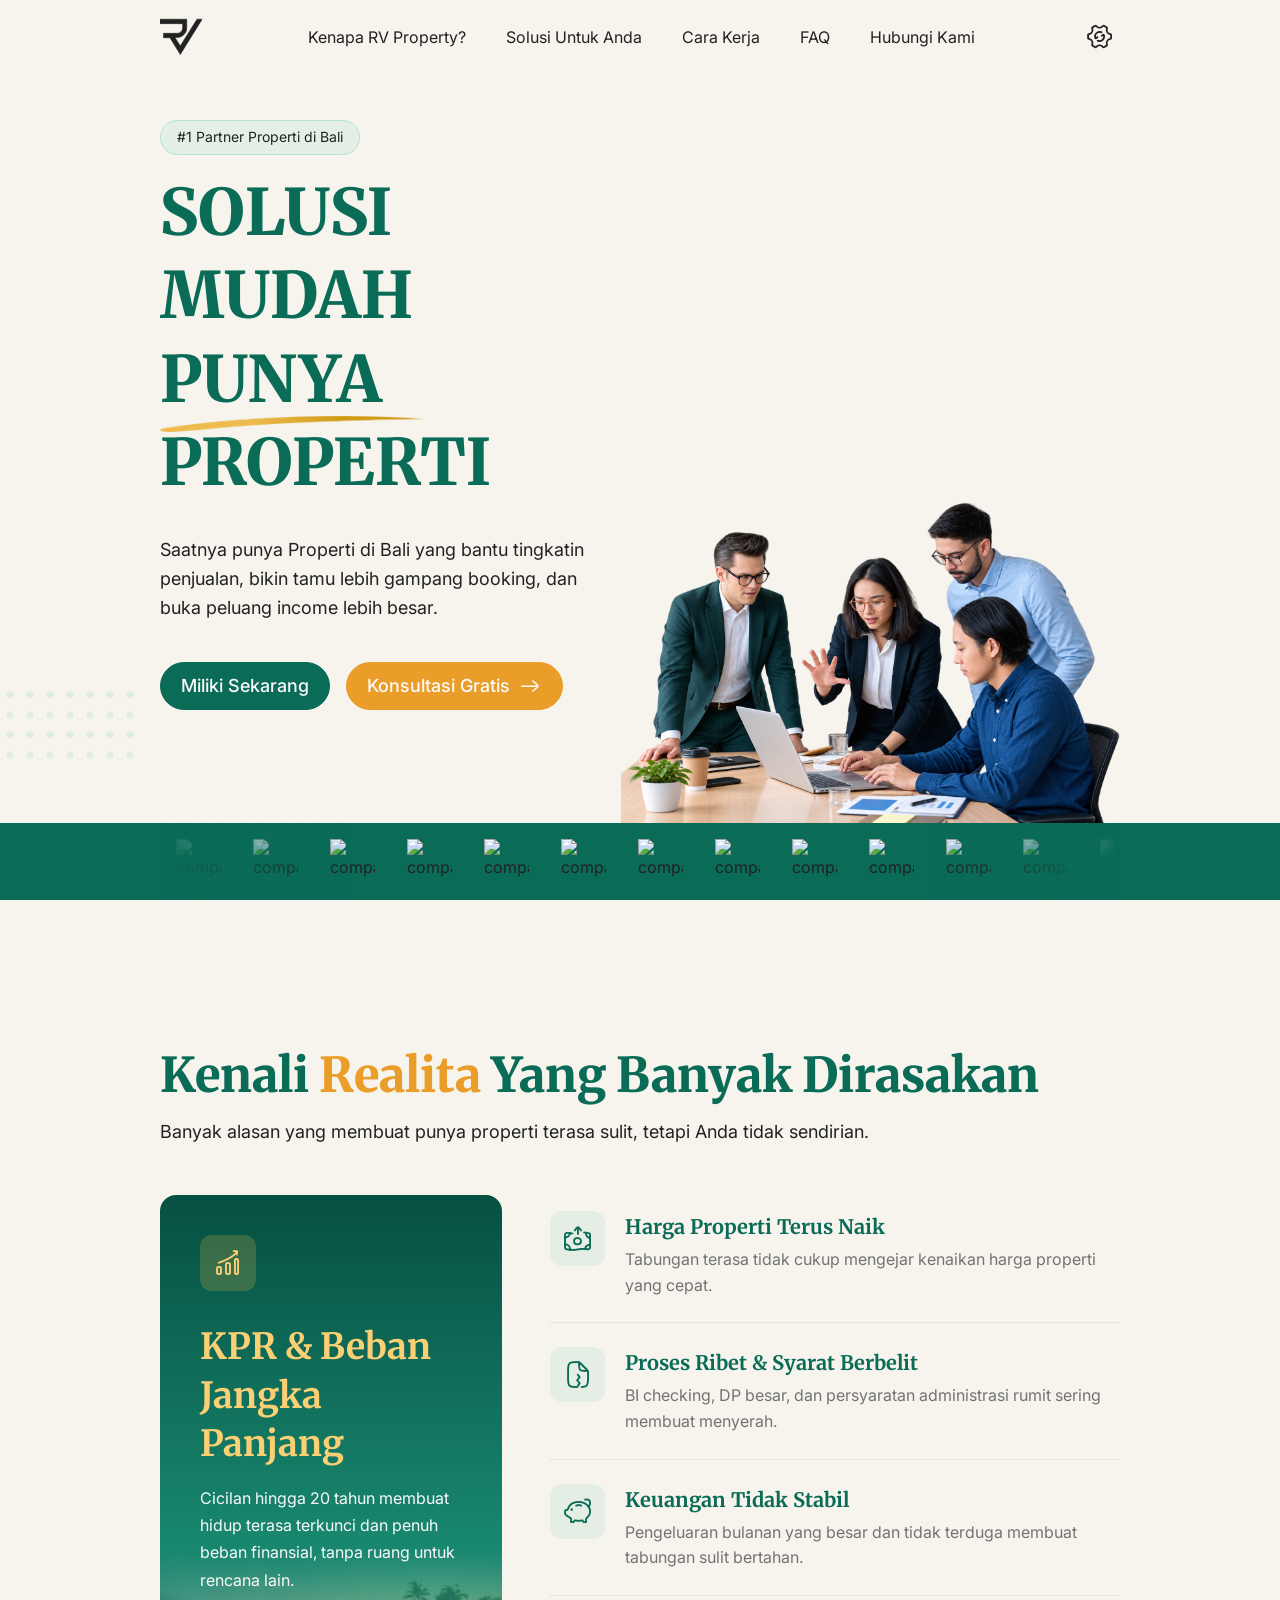
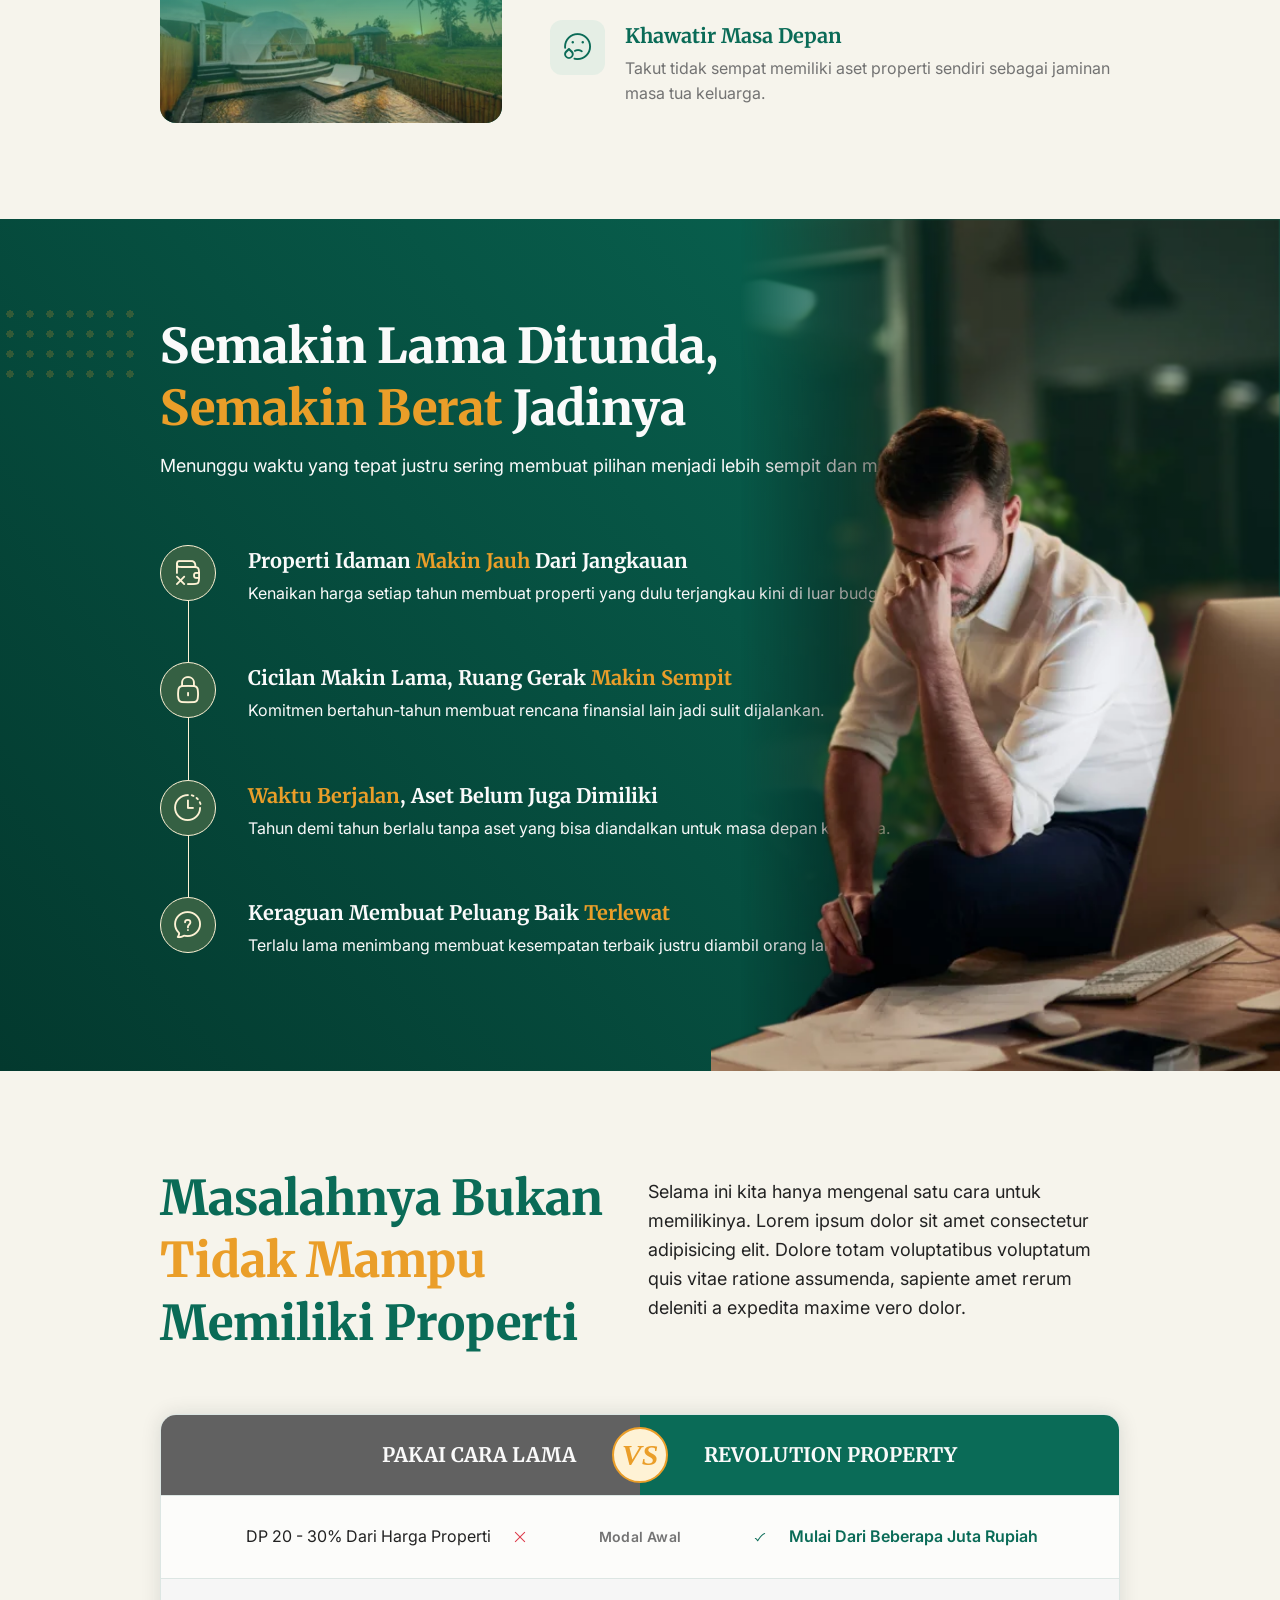
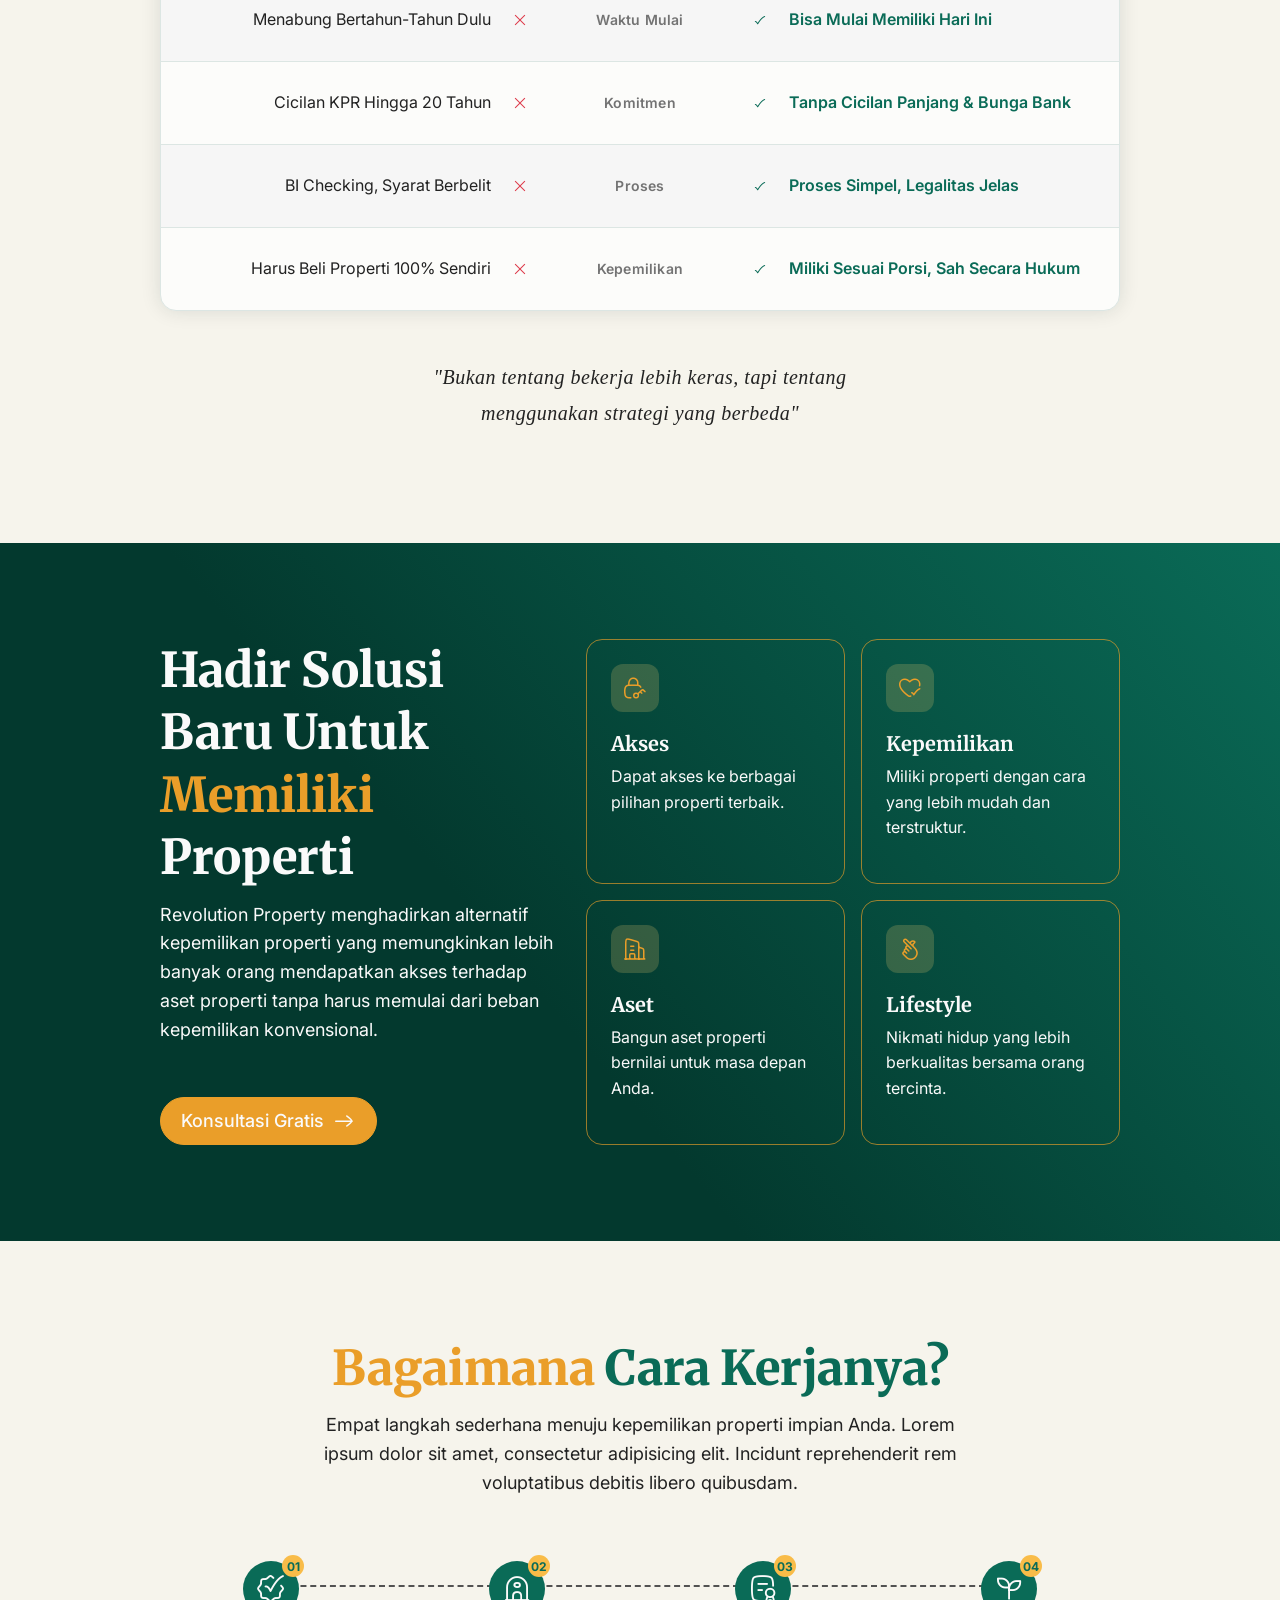
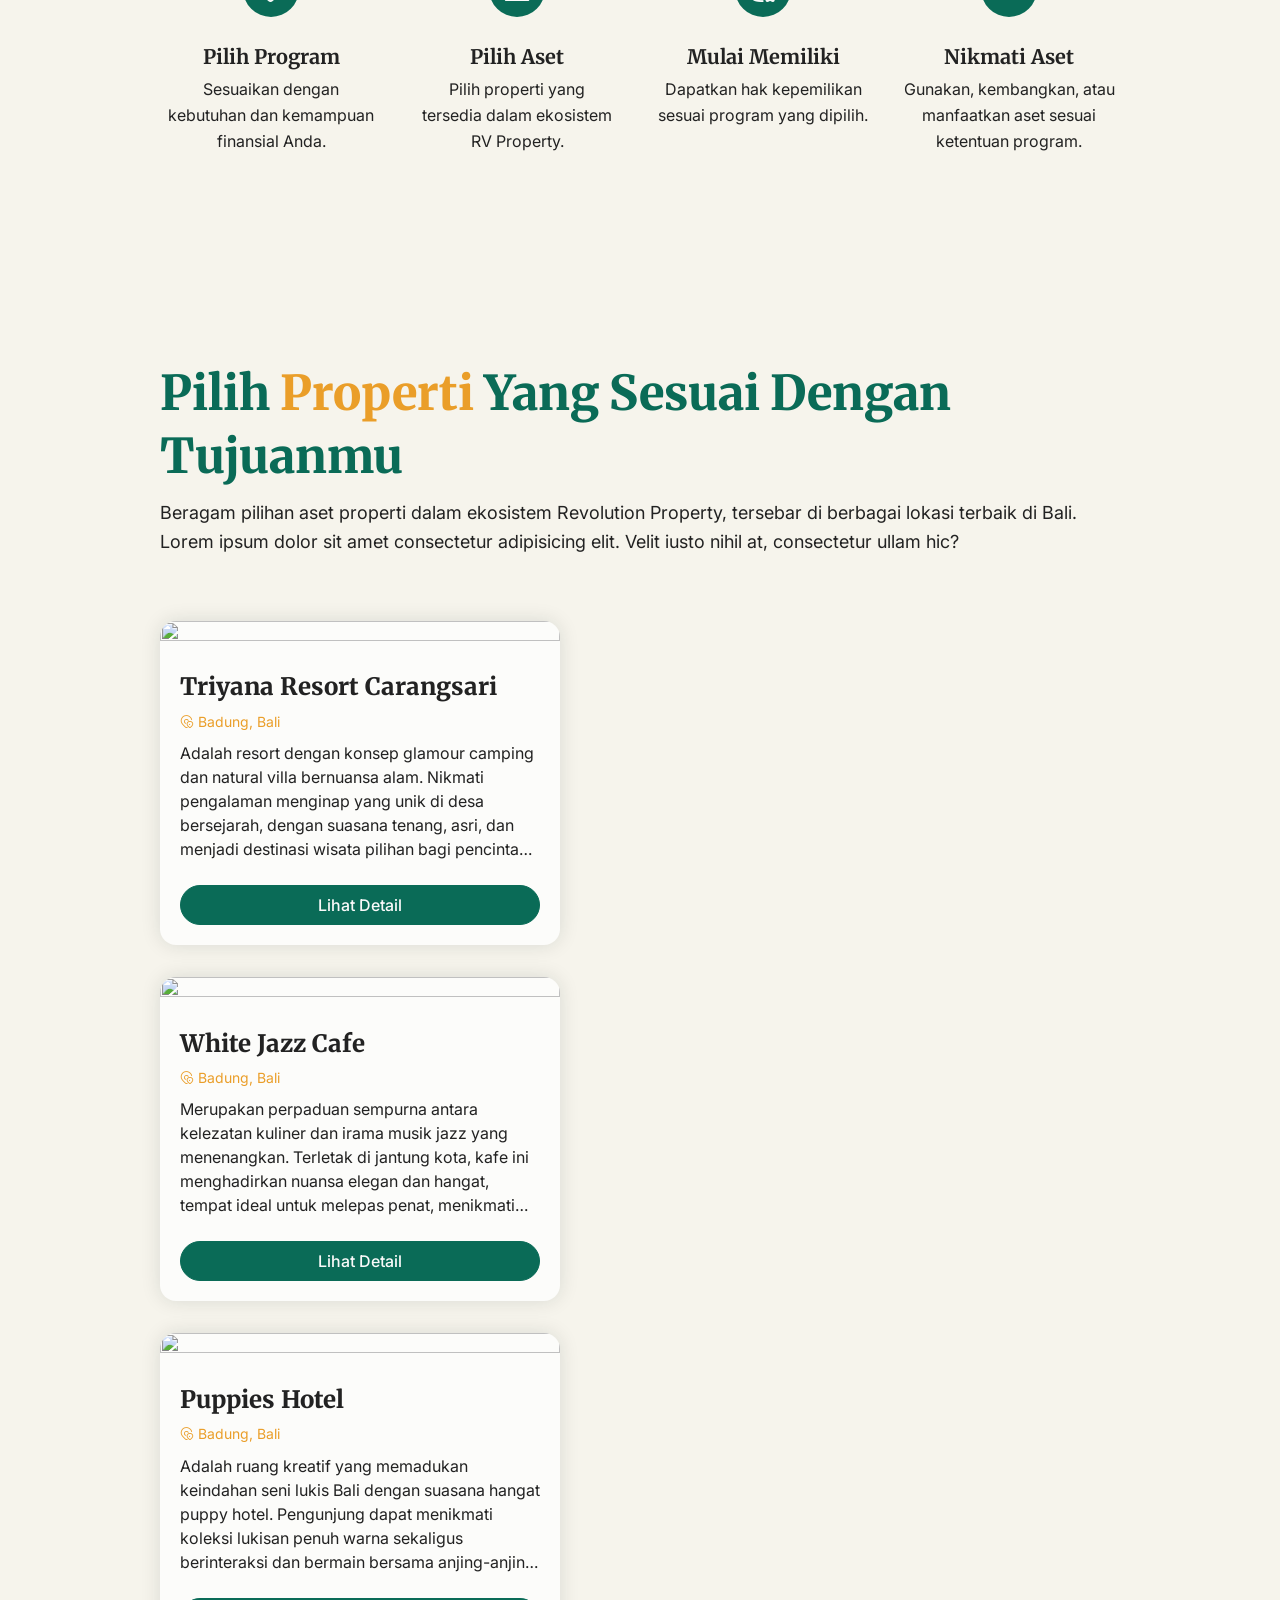
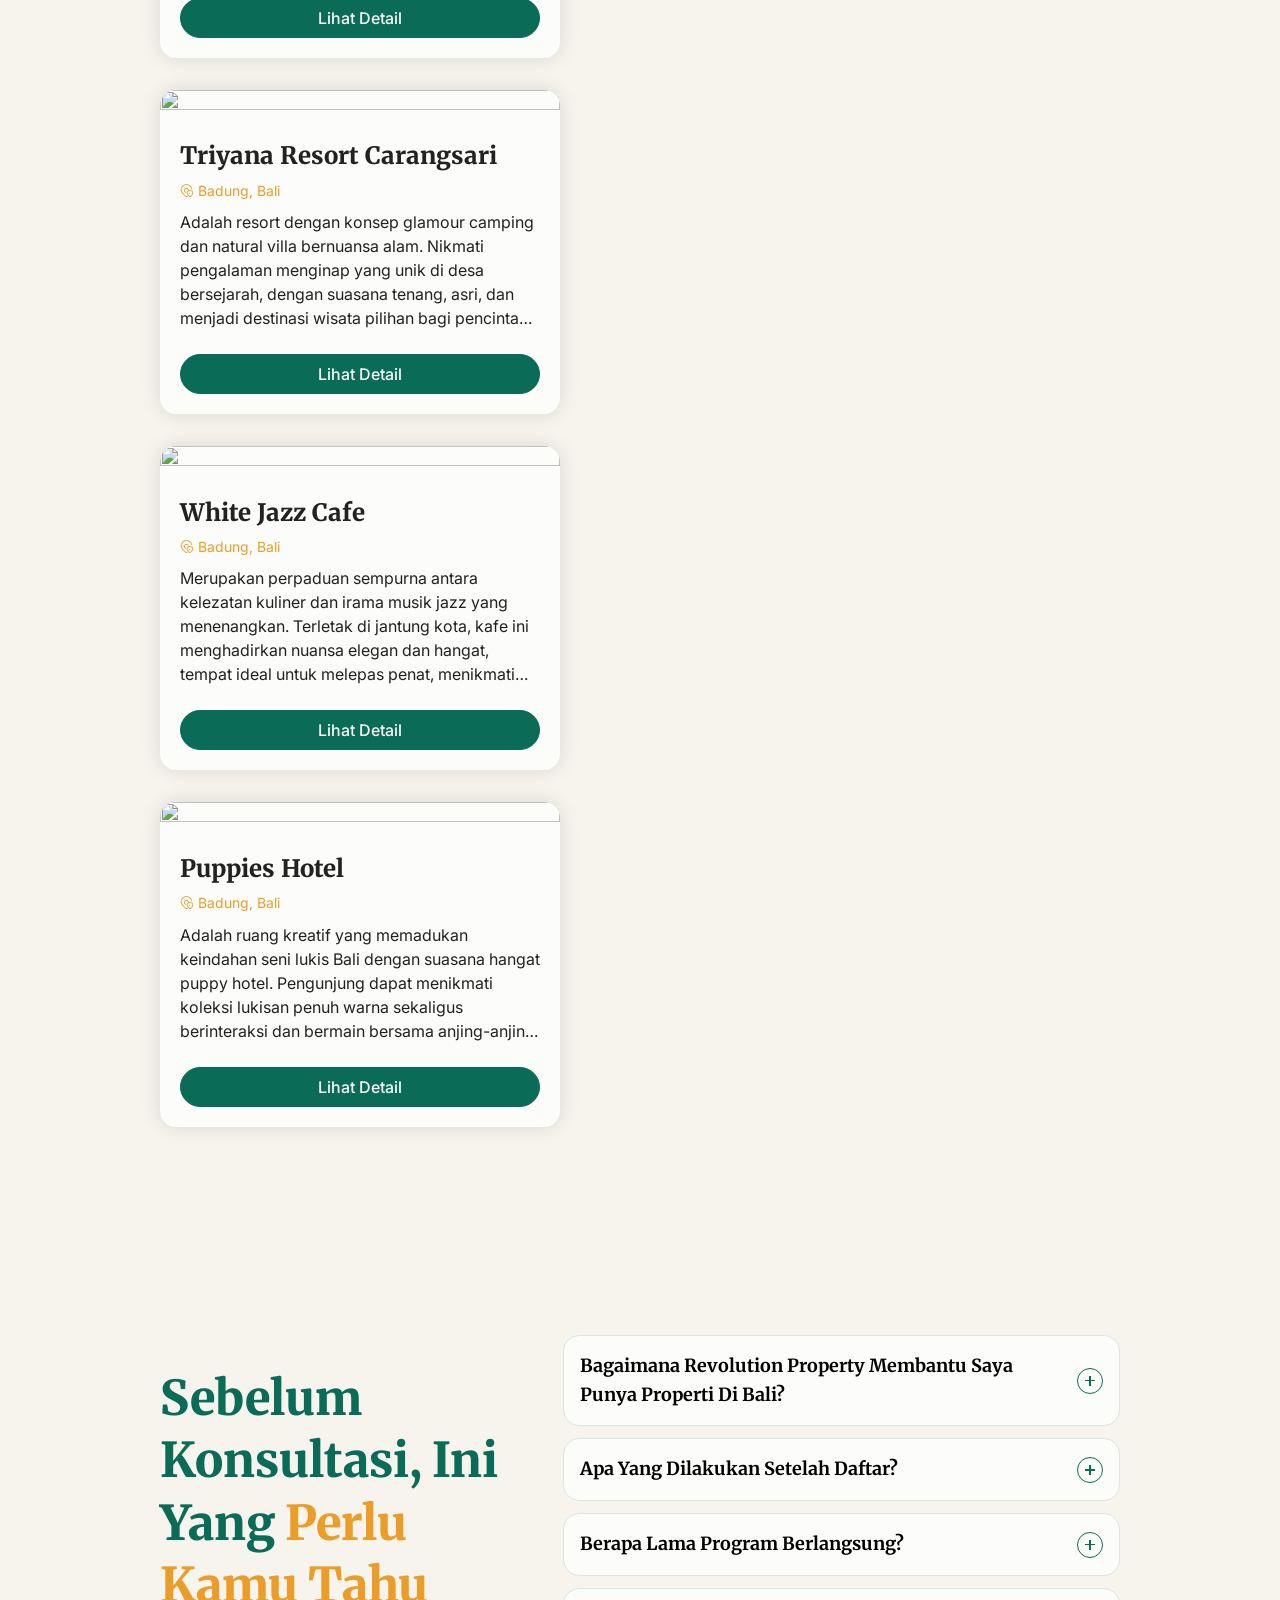
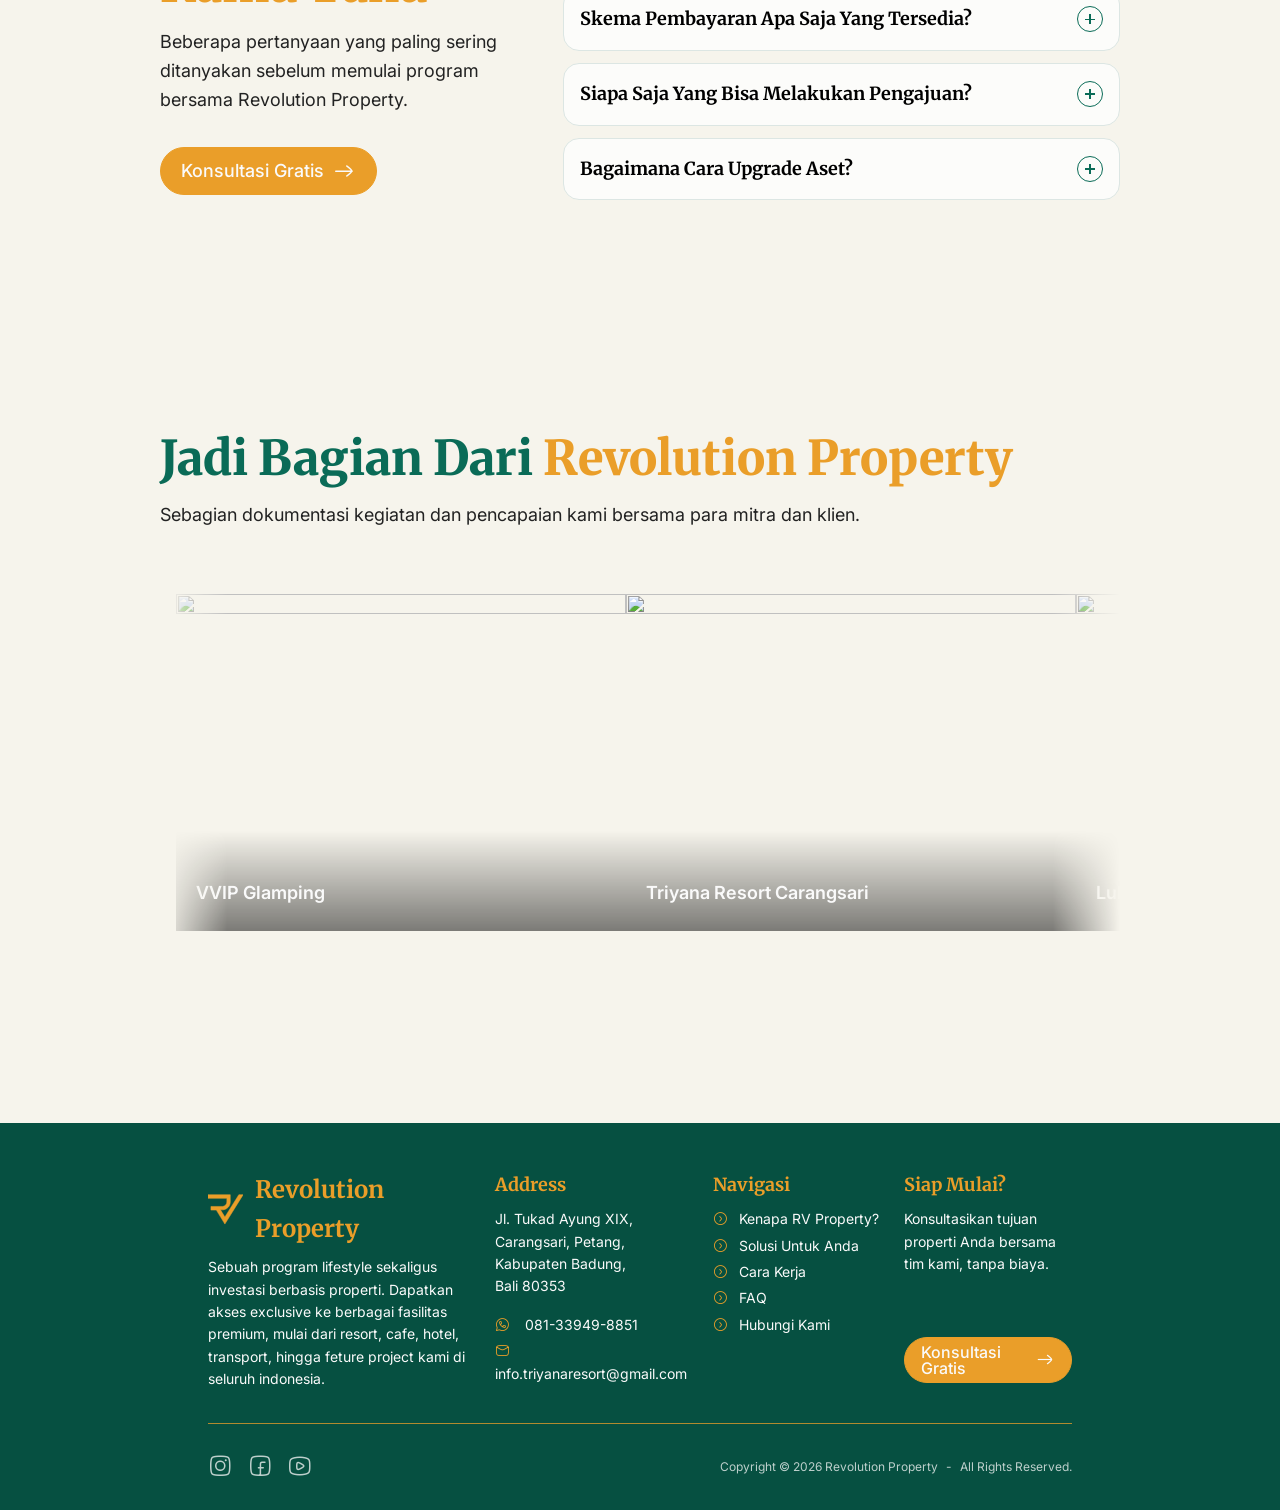
==== commit 79e86016: "perbaikan lanjutan design all section" ====
--- a/index.html
+++ b/index.html
@@ -280,11 +280,12 @@
                             <i class="ci ci-chart-up"></i>
                         </div>
                         <h3>KPR &amp; beban jangka panjang</h3>
-                        <p>Cicilan hingga 20 tahun membuat hidup terasa terkunci dan penuh beban finansial, tanpa ruang untuk rencana lain.</p>
-                        
+                        <p>Cicilan hingga 20 tahun membuat hidup terasa terkunci dan penuh beban finansial, tanpa ruang untuk rencana lain.</p>                        
                         <div class="feature-bg">
                             <img src="./assets/images/img-rvp2-problem-feature.webp">
                         </div>
+
+                        <div class="net"></div>
                     </div>
 
                     <div class="problem-list">
@@ -370,9 +371,11 @@
                 </div>
 
                 <div class="right">
-                    <img src="/assets/images/img-rvp2-consequence-bg.webp" class="bg">
-                    <img src="/assets/images/img-rvp2-consequence-fg.webp" class="fg">
-                </div>
+                    <img src="./assets/images/img-rvp2-consequence-bg.webp" class="bg">
+                    <img src="./assets/images/img-rvp2-consequence-fg.webp" class="fg">
+                </div>
+
+                <div class="polka"></div>
             </div>
         </section>
 
@@ -528,7 +531,7 @@
             <div class="wrapper">
                 <div class="flow-text">
                     <p class="title"><span class="focus">Bagaimana</span> cara kerjanya?</p>
-                    <p class="desc">Empat langkah sederhana menuju kepemilikan properti impian Anda.</p>
+                    <p class="desc">Empat langkah sederhana menuju kepemilikan properti impian Anda. Lorem ipsum dolor sit amet, consectetur adipisicing elit. Incidunt reprehenderit rem voluptatibus debitis libero quibusdam.</p>
                 </div>
 
                 <div class="flow-wrap">
@@ -580,7 +583,7 @@
             <div class="wrapper">
                 <div class="head-sect">
                     <p class="title">Pilih <span class="focus">properti</span> yang sesuai dengan tujuanmu</p>
-                    <p class="desc">Beragam pilihan aset properti dalam ekosistem Revolution Property, tersebar di berbagai lokasi terbaik di Bali.</p>
+                    <p class="desc">Beragam pilihan aset properti dalam ekosistem Revolution Property, tersebar di berbagai lokasi terbaik di Bali. Lorem ipsum dolor sit amet consectetur adipisicing elit. Velit iusto nihil at, consectetur ullam hic?</p>
                 </div>
 
                 <div class="carousel carousel-props" data-aos="fade-up" data-aos-delay="100" data-flickity='{"wrapAround": true, "cellAlign": "center", "autoPlay": 4000, "pauseAutoPlayOnHover": false, "pageDots": true, "prevNextButtons": true}'>
@@ -721,6 +724,7 @@
                     </div>
                 </div>
             </div>
+            <div class="net"></div>
         </section>
 
         <section id="gallery">
@@ -731,26 +735,59 @@
                 </div>
 
                 <div class="gallery-layout">
-                    <div class="gallery-track">
-                        <a href="https://rv-affiliate.azureedge.net/carangsari/landingpage/img-gall-building-01.webp" class="glightbox gallery-card" data-title="ini judulnya" data-description="jKunjungan langsung ke lokasi properti mitra" data-width="auto" data-height="600px">
-                            <img src="https://rv-affiliate.azureedge.net/carangsari/landingpage/img-gall-building-01.webp" alt="image" loading="lazy" />
-                        </a>
-                        
-                        <a href="https://rv-affiliate.azureedge.net/carangsari/landingpage/img-gall-building-01.webp" class="glightbox gallery-card" data-title="ini judulnya" data-description="jKunjungan langsung ke lokasi properti mitra" data-width="auto" data-height="600px">
-                            <img src="https://rv-affiliate.azureedge.net/carangsari/landingpage/img-gall-building-01.webp" alt="image" loading="lazy" />
-                        </a>
-                        <a href="https://rv-affiliate.azureedge.net/carangsari/landingpage/img-gall-building-01.webp" class="glightbox gallery-card" data-title="ini judulnya" data-description="jKunjungan langsung ke lokasi properti mitra" data-width="auto" data-height="600px">
-                            <img src="https://rv-affiliate.azureedge.net/carangsari/landingpage/img-gall-building-01.webp" alt="image" loading="lazy" />
-                        </a>
-                        <a href="https://rv-affiliate.azureedge.net/carangsari/landingpage/img-gall-building-01.webp" class="glightbox gallery-card" data-title="ini judulnya" data-description="jKunjungan langsung ke lokasi properti mitra" data-width="auto" data-height="600px">
-                            <img src="https://rv-affiliate.azureedge.net/carangsari/landingpage/img-gall-building-01.webp" alt="image" loading="lazy" />
-                        </a>
-                        <a href="https://rv-affiliate.azureedge.net/carangsari/landingpage/img-gall-building-01.webp" class="glightbox gallery-card" data-title="ini judulnya" data-description="jKunjungan langsung ke lokasi properti mitra" data-width="auto" data-height="600px">
-                            <img src="https://rv-affiliate.azureedge.net/carangsari/landingpage/img-gall-building-01.webp" alt="image" loading="lazy" />
-                        </a>
-                        <a href="https://rv-affiliate.azureedge.net/carangsari/landingpage/img-gall-building-01.webp" class="glightbox gallery-card" data-title="ini judulnya" data-description="jKunjungan langsung ke lokasi properti mitra" data-width="auto" data-height="600px">
-                            <img src="https://rv-affiliate.azureedge.net/carangsari/landingpage/img-gall-building-01.webp" alt="image" loading="lazy" />
-                        </a>
+                    <div class="running-img" aria-label="Running Gallery">
+                        <div class="track">
+                            <a href="https://rv-affiliate.azureedge.net/rv-membership/images/img-runprop-gall-carang1.webp" class="glightbox gallery-card" data-width="auto" data-height="600px">
+                                <img src="https://rv-affiliate.azureedge.net/rv-membership/images/img-runprop-gall-carang1.webp" loading="lazy" decoding="async" />
+                                <span>VVIP Glamping</span>
+                            </a>
+                            <a href="https://rv-affiliate.azureedge.net/rv-membership/images/img-runprop-gall-carang5.webp" class="glightbox gallery-card" data-width="auto" data-height="600px">
+                                <img src="https://rv-affiliate.azureedge.net/rv-membership/images/img-runprop-gall-carang5.webp" loading="lazy" decoding="async" />
+                                <span>Triyana Resort Carangsari</span>
+                            </a>
+                            <a href="https://rv-affiliate.azureedge.net/rv-membership/images/img-runprop-gall-jazz1.webp" class="glightbox gallery-card" data-width="auto" data-height="600px">
+                                <img src="https://rv-affiliate.azureedge.net/rv-membership/images/img-runprop-gall-jazz1.webp" loading="lazy" decoding="async" />
+                                <span>Lukisan Bali</span>
+                            </a>
+                            <a href="https://rv-affiliate.azureedge.net/rv-membership/images/img-runprop-gall-jazz4.webp" class="glightbox gallery-card" data-width="auto" data-height="600px">
+                                <img src="https://rv-affiliate.azureedge.net/rv-membership/images/img-runprop-gall-jazz4.webp" loading="lazy" decoding="async" />
+                                <span>Outdoor cafe</span>
+                            </a>
+                            <a href="https://rv-affiliate.azureedge.net/rv-membership/images/img-runprop-gall-pupp1.webp" class="glightbox gallery-card" data-width="auto" data-height="600px">
+                                <img src="https://rv-affiliate.azureedge.net/rv-membership/images/img-runprop-gall-pupp1.webp" loading="lazy" decoding="async" />
+                                <span>play with puppies</span>
+                            </a>
+                            <a href="https://rv-affiliate.azureedge.net/rv-membership/images/img-runprop-gall-pupp2.webp" class="glightbox gallery-card" data-width="auto" data-height="600px">
+                                <img src="https://rv-affiliate.azureedge.net/rv-membership/images/img-runprop-gall-pupp2.webp" loading="lazy" decoding="async" />
+                                <span>Puppy's hotel</span>
+                            </a>
+
+                            <!-- for smooth loop -->
+                             <a href="https://rv-affiliate.azureedge.net/rv-membership/images/img-runprop-gall-carang1.webp" class="glightbox gallery-card" data-width="auto" data-height="600px">
+                                <img src="https://rv-affiliate.azureedge.net/rv-membership/images/img-runprop-gall-carang1.webp" aria-hidden="true" />
+                                <span>VVIP Glamping</span>
+                            </a>
+                            <a href="https://rv-affiliate.azureedge.net/rv-membership/images/img-runprop-gall-carang5.webp" class="glightbox gallery-card" data-width="auto" data-height="600px">
+                                <img src="https://rv-affiliate.azureedge.net/rv-membership/images/img-runprop-gall-carang5.webp" aria-hidden="true" />
+                                <span>Triyana Resort Carangsari</span>
+                            </a>
+                            <a href="https://rv-affiliate.azureedge.net/rv-membership/images/img-runprop-gall-jazz1.webp" class="glightbox gallery-card" data-width="auto" data-height="600px">
+                                <img src="https://rv-affiliate.azureedge.net/rv-membership/images/img-runprop-gall-jazz1.webp" aria-hidden="true" />
+                                <span>Lukisan Bali</span>
+                            </a>
+                            <a href="https://rv-affiliate.azureedge.net/rv-membership/images/img-runprop-gall-jazz4.webp" class="glightbox gallery-card" data-width="auto" data-height="600px">
+                                <img src="https://rv-affiliate.azureedge.net/rv-membership/images/img-runprop-gall-jazz4.webp" aria-hidden="true" />
+                                <span>Outdoor cafe</span>
+                            </a>
+                            <a href="https://rv-affiliate.azureedge.net/rv-membership/images/img-runprop-gall-pupp1.webp" class="glightbox gallery-card" data-width="auto" data-height="600px">
+                                <img src="https://rv-affiliate.azureedge.net/rv-membership/images/img-runprop-gall-pupp1.webp" aria-hidden="true" />
+                                <span>play with puppies</span>
+                            </a>
+                            <a href="https://rv-affiliate.azureedge.net/rv-membership/images/img-runprop-gall-pupp2.webp" class="glightbox gallery-card" data-width="auto" data-height="600px">
+                                <img src="https://rv-affiliate.azureedge.net/rv-membership/images/img-runprop-gall-pupp2.webp" aria-hidden="true" />
+                                <span>Puppy's hotel</span>
+                            </a>
+                        </div>
                     </div>
                 </div>
             </div>
--- a/assets/css/main.css
+++ b/assets/css/main.css
@@ -200,6 +200,29 @@
             background-position: center top;
         }
     }
+
+    .polka {
+        position: absolute;
+        width: 140px;
+        height: 80px;
+        background-image: radial-gradient(var(--clr, var(--pr-300)) 26%, transparent 26%);
+        background-size: 20px 20px;
+        pointer-events: none;
+        opacity: var(--opc, 0.2);
+    }
+
+    .net {
+        position: absolute;
+        width: var(--size, 200px);
+        aspect-ratio: 1;
+        background-image:
+            linear-gradient(to right, hsl(from var(--clr, var(--primary)) h s l / var(--opc, 0.2)) 1px, transparent 1px),
+            linear-gradient(to bottom, hsl(from var(--clr, var(--primary)) h s l / var(--opc, 0.2)) 1px, transparent 1px)
+        ;
+        background-size: var(--sqr, 45px) var(--sqr, 45px);
+        mask-image: radial-gradient(circle at var(--pos, center), #000 0%, transparent 65%);
+        pointer-events: none;
+    }
 /* #endregion ====================== */
 
 /* #region ====== SECTION CONTROL ====== */
@@ -215,6 +238,7 @@
     section,
     footer {
         width: 100%;
+        max-width: var(--max-page);
         margin-inline: auto;
     }
     #navbar .navbar-wrap,
@@ -223,8 +247,8 @@
     #problem .wrapper,
     #consequence .wrapper,
     #comparison .wrapper,
-    #solution .wrapper-solution,
-    #solution .wrapper-flow,
+    #solution .wrapper,
+    #flow .wrapper,
     #property .wrapper,
     #faq .wrapper,
     #gallery .wrapper,
@@ -765,7 +789,6 @@
         height: 100vh;
         height: 100dvh;
         margin: 0 auto;
-        background-color: var(--surface-0);
         isolation: isolate;
         transition: height var(--anim);
         overflow: hidden;
@@ -774,7 +797,7 @@
             content: '';
             position: absolute;
             inset: 0;
-            background: linear-gradient(to top, hsl(from var(--primary) h s l / .25), var(--surface-0) 60%);
+            background: linear-gradient(to top, hsl(from var(--primary) h s l / .25), transparent 60%);
             pointer-events: none;
             z-index: -2;
         }
@@ -783,8 +806,8 @@
             position: absolute;
             inset: 0;
             background-image:
-                linear-gradient(to right, hsl(from var(--primary) h s l / .15) 1px, transparent 1px),
-                linear-gradient(to bottom, hsl(from var(--primary) h s l / .15) 1px, transparent 1px)
+                linear-gradient(to right, hsl(from var(--primary) h s l / .2) 1px, transparent 1px),
+                linear-gradient(to bottom, hsl(from var(--primary) h s l / .2) 1px, transparent 1px)
             ;
             background-size: 45px 45px;
             mask-image: radial-gradient(ellipse 80% 80% at 100% 100%, #000 60%, transparent 90%);
@@ -898,19 +921,11 @@
                 }
             }
         }
-
-        .polka {
-            position: absolute;
-            top: 10%;
-            right: 0;
-            width: 140px;
-            height: 80px;
-            background-image: radial-gradient(var(--pr-300) 26%, transparent 26%);
-            background-size: 20px 20px;
-            pointer-events: none;
-            opacity: .15;
-            z-index: -2;
-        }
+    }
+    .polka {
+        top: 10%;
+        right: 0;
+        z-index: -2;
     }
 
     @-webkit-keyframes scrollRunImg {
@@ -1050,6 +1065,17 @@
                 max-width: 550px;
             }
         }
+
+        .net {
+            --size: 275px;
+            --sqr: 40px;
+            --clr: var(--secondary);
+            --pos: right top;
+            --opc: 0.3;
+
+            top: 0;
+            right: 0;
+        }
     }
 /* #endregion ====================== */
 
@@ -1058,6 +1084,7 @@
         position: relative;
         padding: var(--section-padding-y) var(--main-padding-x);
         background: linear-gradient(50deg, var(--pr-900), var(--pr-700));
+        isolation: isolate;
         overflow: hidden;
 
         .head-sect {
@@ -1124,6 +1151,13 @@
         .right {
             display: none;
         }
+
+        .polka {
+            --clr: var(--secondary);
+
+            right: 0;
+            top: 85%;
+        }
     }
 /* #endregion ====================== */
 
@@ -1151,7 +1185,7 @@
             font-family: var(--font-second);
             font-weight: 700;
             text-align: center;
-            text-transform: capitalize;
+            text-transform: uppercase;
             height: 100%;
             padding: 1rem 2rem;
         }
@@ -1191,7 +1225,7 @@
             border-top: 1px solid var(--border);
         }
         .diff-row:nth-child(odd) {
-            background: light-dark(#e6e6e6, #071512); 
+            background: light-dark(#f6f6f6, #071512); 
         }
         .cell {
             display: flex;
@@ -1234,9 +1268,22 @@
     #solution {
         position: relative;
         padding: var(--section-padding-y) var(--main-padding-x);
-        background: linear-gradient(50deg, var(--pr-900), var(--pr-700));
+        background: linear-gradient(50deg, var(--pr-900) 40%, var(--pr-700));
+        isolation: isolate;
         overflow: hidden;
 
+        &::after {
+            content: '';
+            position: absolute;
+            inset: 0;
+            background-image: url(https://rv-affiliate.azureedge.net/triyana-group/landing-page/miyamor/img-room-miyamor-palazo-eksterior-03.webp);
+            background-repeat: no-repeat;
+            background-position: right center;
+            background-size: cover;
+            background-attachment: fixed;
+            opacity: .1;
+            z-index: -1;
+        }
         :is(.title, .desc) {
             color: var(--static-white);
         }
@@ -1315,7 +1362,7 @@
                 left: -3.05rem;
                 bottom: 0;
                 width: 0;
-                border-left: 2px dashed var(--border);
+                border-left: 2px dashed var(--text-secondary);
             }
             .step:last-child::before {
                 display: none;
@@ -1523,6 +1570,7 @@
             padding: 1rem;
             background :none;
             border :none;
+            box-shadow: none;
             cursor :pointer;
         }
         .faq-q .plus {
@@ -1568,10 +1616,18 @@
             overflow: hidden;
         }
         .faq-a p {
-            padding: 0 1rem 1.5rem 1rem;
+            line-height: 1.6;
+            font-size: var(--cr-font-size-sm);
+            padding: 1.1rem 1rem;
             margin: 0;
-            font-size: var(--cr-font-size-sm);
-            line-height: 1.6;
+            border-top: 1px solid var(--border);
+        }
+
+        .net {
+            --pos: right 65%;
+
+            top: 20%;
+            right: 0;
         }
     }
 /* #endregion ====================== */
@@ -1582,18 +1638,95 @@
         padding: var(--section-padding-y) var(--main-padding-x);
         overflow: hidden;
 
-        .gallery-track {
-            display: grid;
-            grid-template-columns: 1fr 1fr;
-            gap: 1rem;
-        }
-        .gallery-card {
-            color: inherit;
-            text-decoration: none;
-
-            img {
-                border-radius: .5rem;
-            }
+        .gallery-layout {
+            margin-top: 2.5rem;
+        }
+        .running-img {
+            --card-w: 275px;
+            --ratio: 4/3;
+            --speed: 25s;
+            --gap: 0px;
+
+            padding: 0 1rem;
+            -webkit-mask: linear-gradient(90deg, transparent, white 7%, white 93%, transparent);
+            mask: linear-gradient(90deg, transparent, white 7%, white 93%, transparent);
+            overflow: hidden;
+
+            .track {
+                display: flex;
+                gap: var(--gap);
+                width: -webkit-max-content;
+                width: -moz-max-content;
+                width: max-content;
+                -webkit-animation: scrollRunImg var(--speed) linear infinite;
+                        animation: scrollRunImg var(--speed) linear infinite;
+                will-change: transform;
+
+                &::-webkit-scrollbar {
+                    display: none;
+                }
+                .gallery-card {
+                    position: relative;
+                    text-decoration: none;
+
+                    img {
+                        flex: 0 0 auto;
+                        width: var(--card-w);
+                        aspect-ratio: var(--ratio);
+                        -o-object-fit: cover;
+                            object-fit: cover;
+                        -webkit-user-select: none;
+                            -moz-user-select: none;
+                            -ms-user-select: none;
+                                user-select: none;
+                        pointer-events: none;
+                    }
+                    span {
+                        position: absolute;
+                        inset: 0;
+                        display: flex;
+                        align-items: flex-end;
+                        color: var(--static-white);
+                        font-size: var(--cr-font-size-lg);
+                        font-weight: 600;
+                        text-transform: capitalize;
+                        padding: 1.5rem 1.25rem;
+                        background: linear-gradient(to top, rgba(0,0,0,.5), transparent 30%);
+                        -webkit-user-select: none;
+                            -moz-user-select: none;
+                            -ms-user-select: none;
+                                user-select: none;
+                        z-index: 2;
+                    }
+                }
+            }
+            &:hover .track {
+                -webkit-animation-play-state: paused;
+                        animation-play-state: paused;
+            }
+        }
+    }
+
+    @-webkit-keyframes scrollRunImg {
+        from {
+            transform: translateX(0);
+        }
+        to {
+            transform: translateX(calc(-1 * (var(--card-w) + var(--gap)) * 6));
+        }
+    }
+    @keyframes scrollRunImg {
+        from {
+            transform: translateX(0);
+        }
+        to {
+            transform: translateX(calc(-1 * (var(--card-w) + var(--gap)) * 6));
+        }
+    }
+    @media (prefers-reduced-motion: reduce){
+        .running-img .track {
+            -webkit-animation: none;
+                    animation: none;
         }
     }
 /* #endregion ====================== */
--- a/assets/css/responsive.css
+++ b/assets/css/responsive.css
@@ -144,13 +144,14 @@
         #comparison {
             .th {
                 font-size: var(--cr-font-size-xl);
-                padding: 1.5rem 4rem;
             }            
             .th.old {
                 text-align: right;
+                padding: 1.5rem 4rem 1.5rem 1.5rem;
             }
             .th.new {
                 text-align: left;
+                padding: 1.5rem 1.5rem 1.5rem 4rem;
             }
             .vs {
                 width: 3.25rem;
@@ -209,10 +210,16 @@
             .item {
                 flex-direction: column;
                 padding: 1.5rem;
+                background-color: hsl(from var(--primary) h s l / .5);
                 border: 1px solid hsl(from var(--sc-500) h s l / .65);
+                border-radius: 1rem;
+                transition: var(--anim);
             }
             .item:first-child {
                 border-top-width: 1px;
+            }
+            .item:hover {
+                background-color: var(--pr-700);
             }
         }
     /* #endregion ====================== */
@@ -243,7 +250,7 @@
                     left: 50%;
                     width: 100%;
                     height: 0;
-                    border-top: 2px dashed var(--border);
+                    border-top: 2px dashed var(--text-secondary);
                 }
                 .step:last-child::after {
                     display: none;
@@ -273,9 +280,8 @@
 
     /* #region ====== GALLERY ====== */
         #gallery {
-            .gallery-track {
-                grid-template-columns: 1fr 1fr 1fr;
-                gap: 1.25rem;
+            .running-img {
+                --card-w: 325px;
             }
         }
     /* #endregion ====================== */
@@ -407,7 +413,7 @@
     /* #region ====== MAIN HEADER ====== */
         #mainHeader {
             &::before {
-                background: radial-gradient(circle at 90% 80%, hsl(from var(--primary) h s l / .35), var(--surface-0) 50%);
+                background: radial-gradient(circle at 90% 80%, hsl(from var(--primary) h s l / .35), transparent 50%);
             }
             
             .hero {
@@ -535,6 +541,12 @@
                     filter: blur(1px);
                 }
             }
+
+            .polka {
+                right: auto;
+                left: 0;
+                top: 10%;
+            }
         }
     /* #endregion ====================== */
 
@@ -562,14 +574,16 @@
             }
             .diff-row {
                 grid-template-columns: 1fr 150px 1fr;
-                transition: var(--anim);
-
-                &:hover {
-                    background: var(--sc-100);
-                }
+                transition: var(--anim);                
+            }
+            .diff-row:hover {
+                background: var(--sc-100);
             }
             .cell.old {
                 padding: 1.75rem 2rem;
+            }
+            .diff-row:hover .cell.old {
+                color: var(--static-black);
             }
             .cell.new {
                 padding: 1.75rem 2rem;
@@ -580,7 +594,8 @@
     /* #region ====== SOLUTION ====== */
         #solution {
             .wrapper {
-                grid-template-columns: 0.85fr 1.15fr;                
+                grid-template-columns: 0.85fr 1.15fr;
+                gap: 2rem;             
             }
             .cr-secondary {
                 margin-top: 1.25rem;
@@ -596,6 +611,9 @@
     
     /* #region ====== FLOW ====== */
         #flow {
+            .desc {
+                max-width: 70%;
+            }
             .flow-wrap {
                 margin-top: 4rem;
 
@@ -664,15 +682,27 @@
             .faq-a p {
                 font-size: var(--cr-font-size);
             }
+
+            .net {
+                --pos: left 65%;
+                --size: 250px;
+                --sqr: 40px;
+
+                top: auto;
+                left: 0;
+                bottom: 20%;
+                right: auto;
+            }
         }
     /* #endregion ====================== */
 
     /* #region ====== GALLERY ====== */
         #gallery {
-            .gallery-track {
-                grid-template-columns: repeat(4, 1fr);
-                gap: 1.5rem;
-                margin-top: 3rem;
+            .gallery-layout {
+                margin-top: 4rem;
+            }
+            .running-img {
+                --card-w: 450px;
             }
         }
     /* #endregion ====================== */
